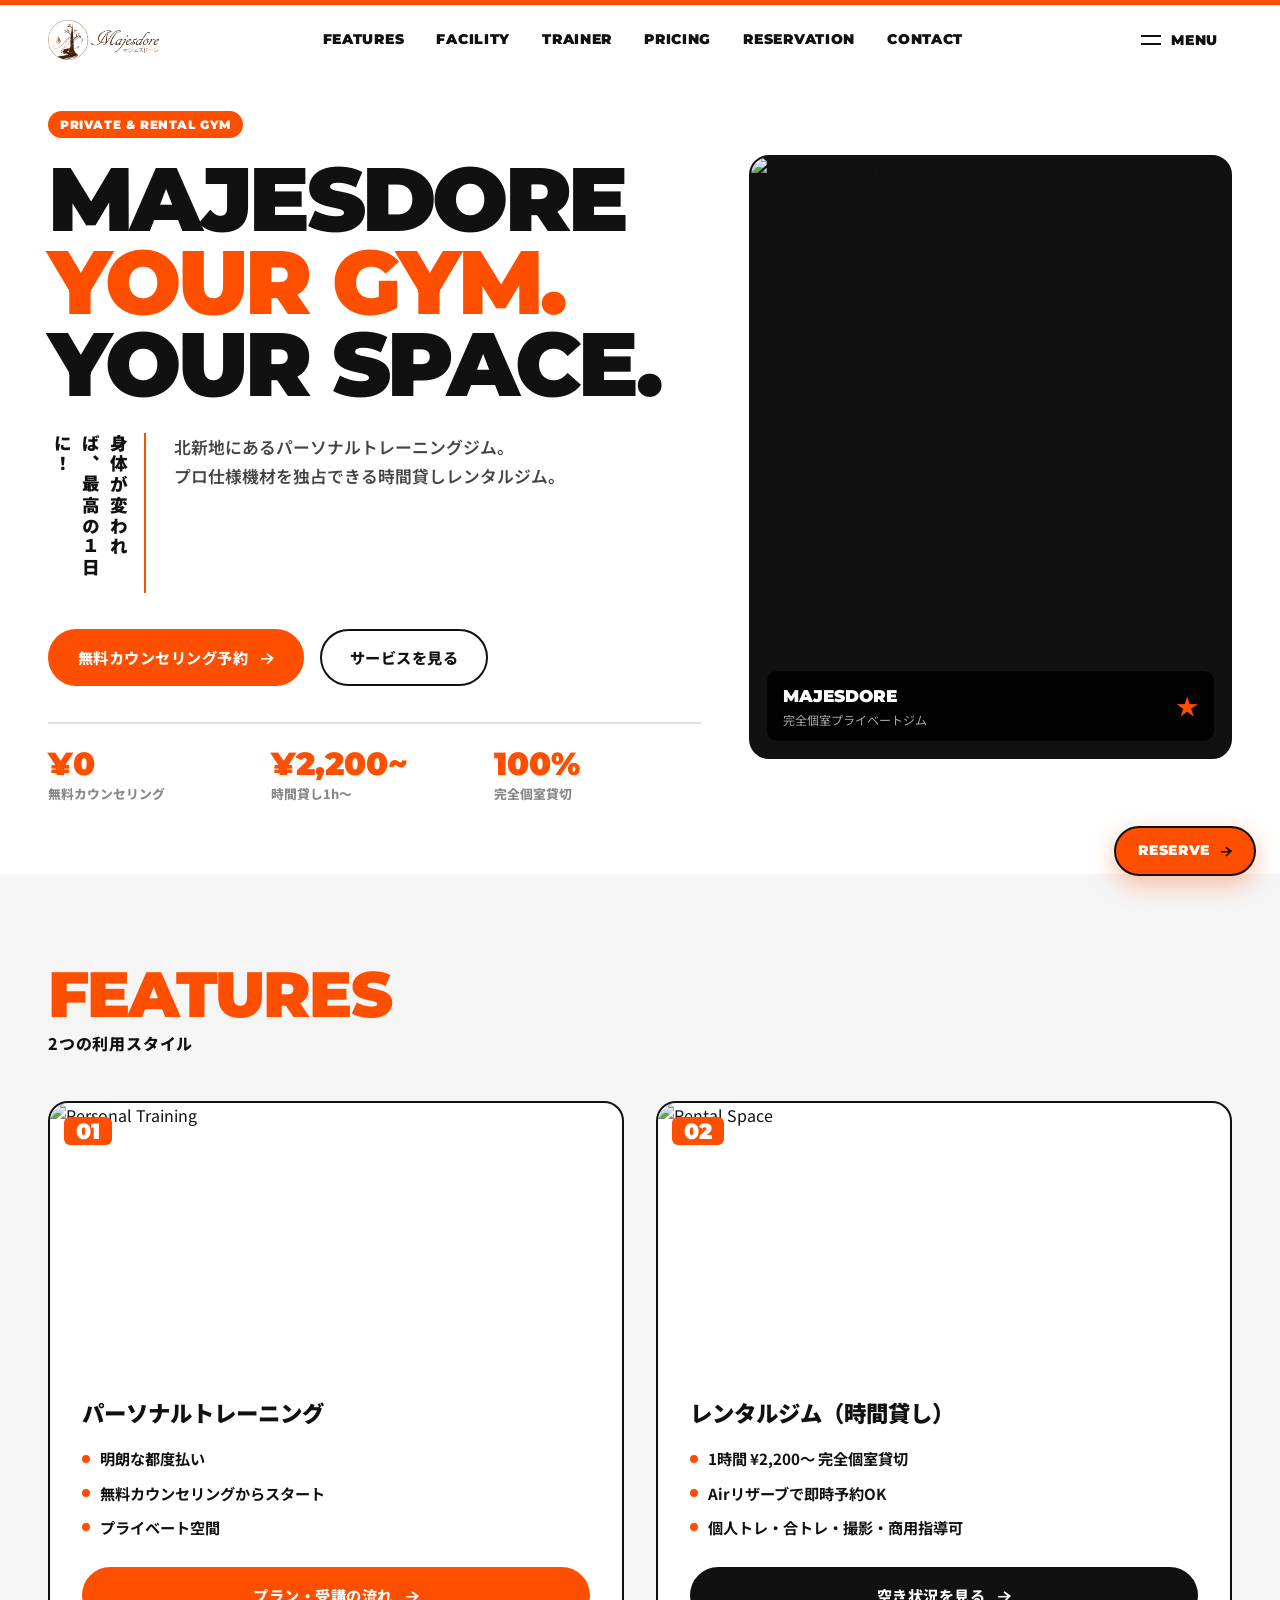
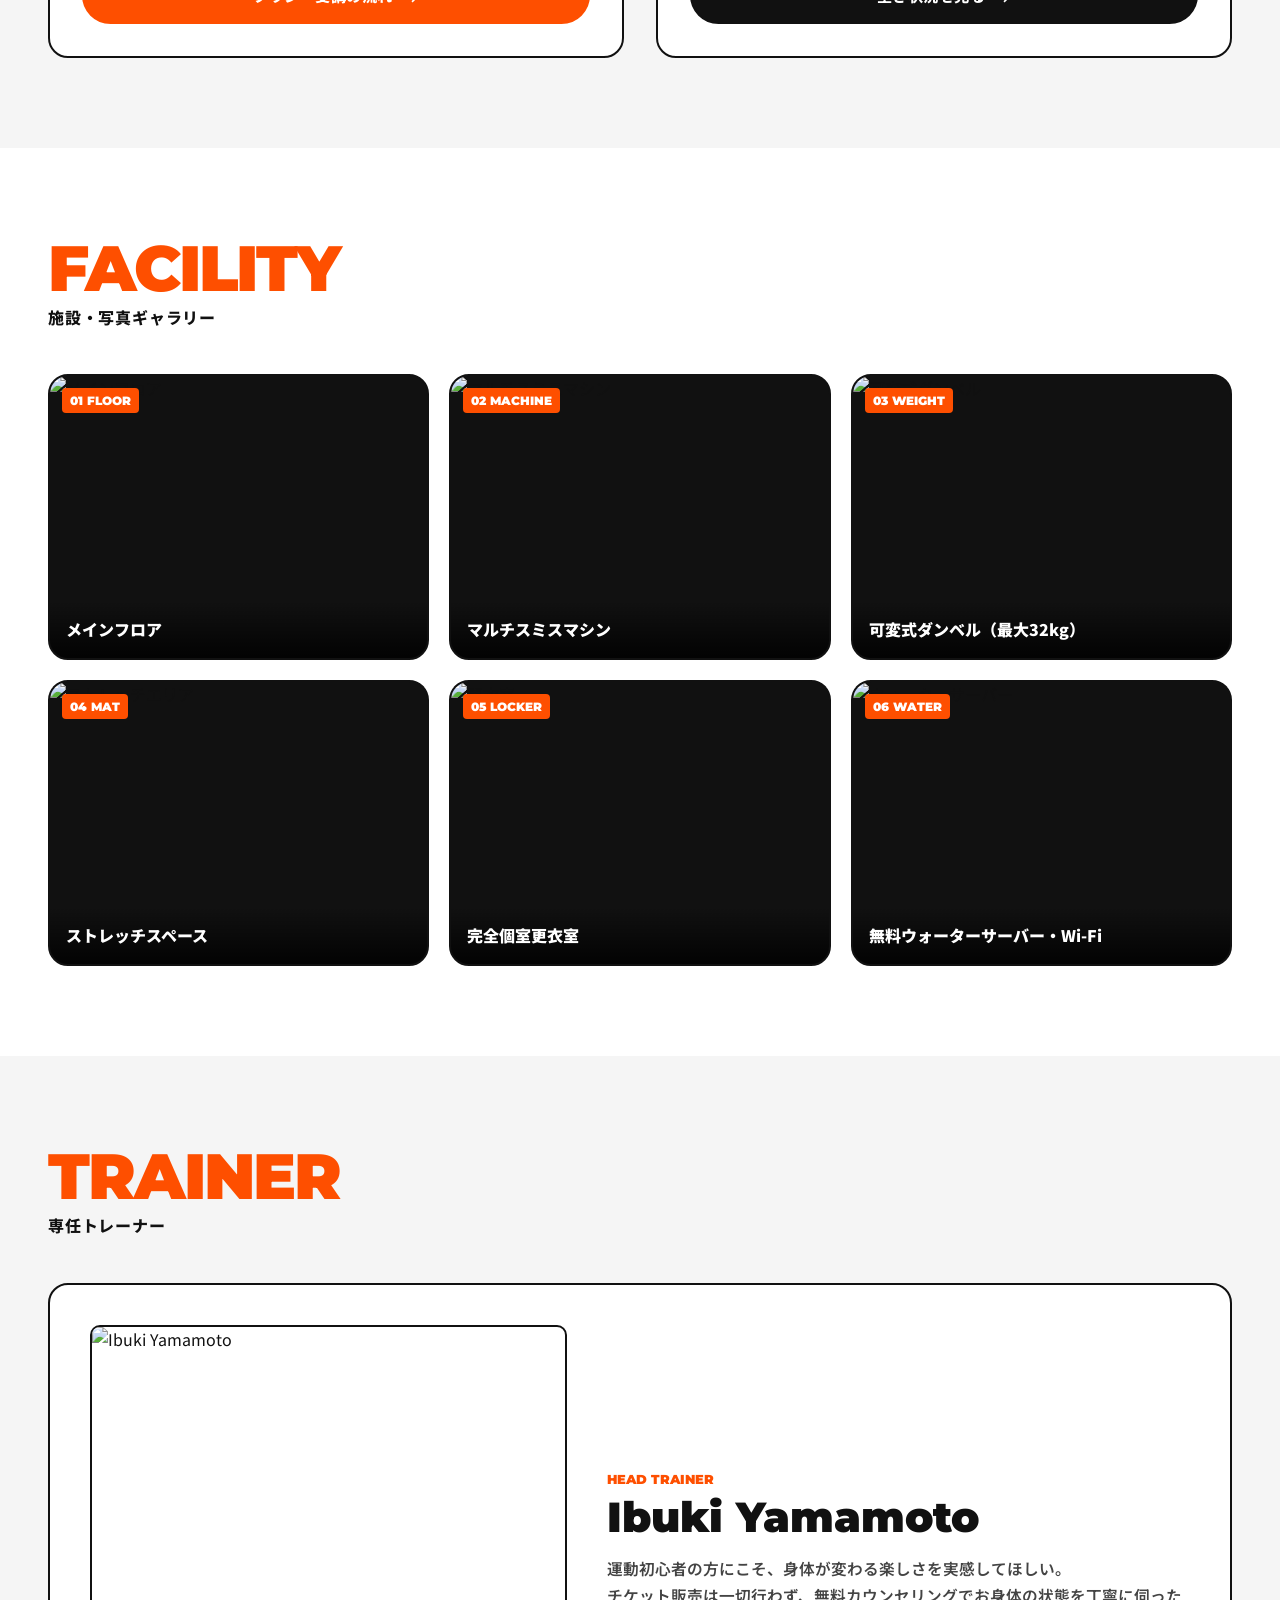
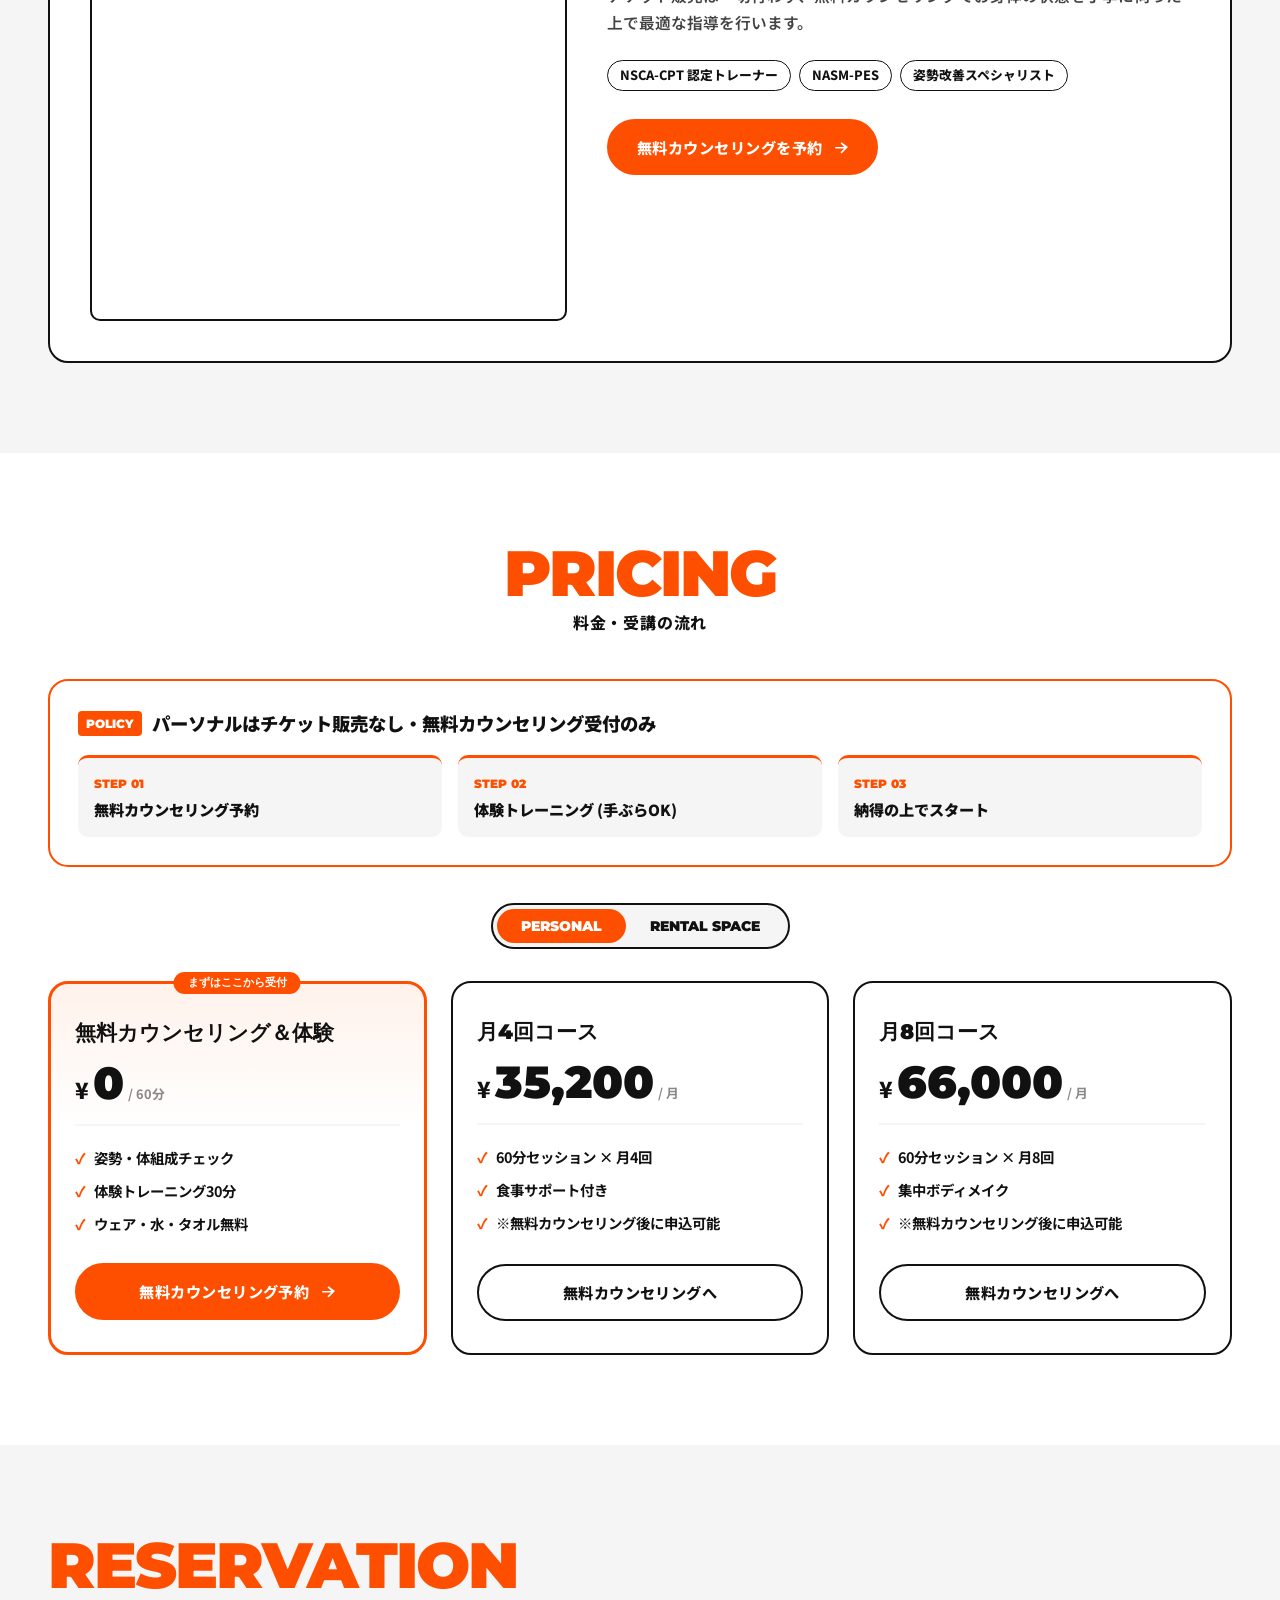
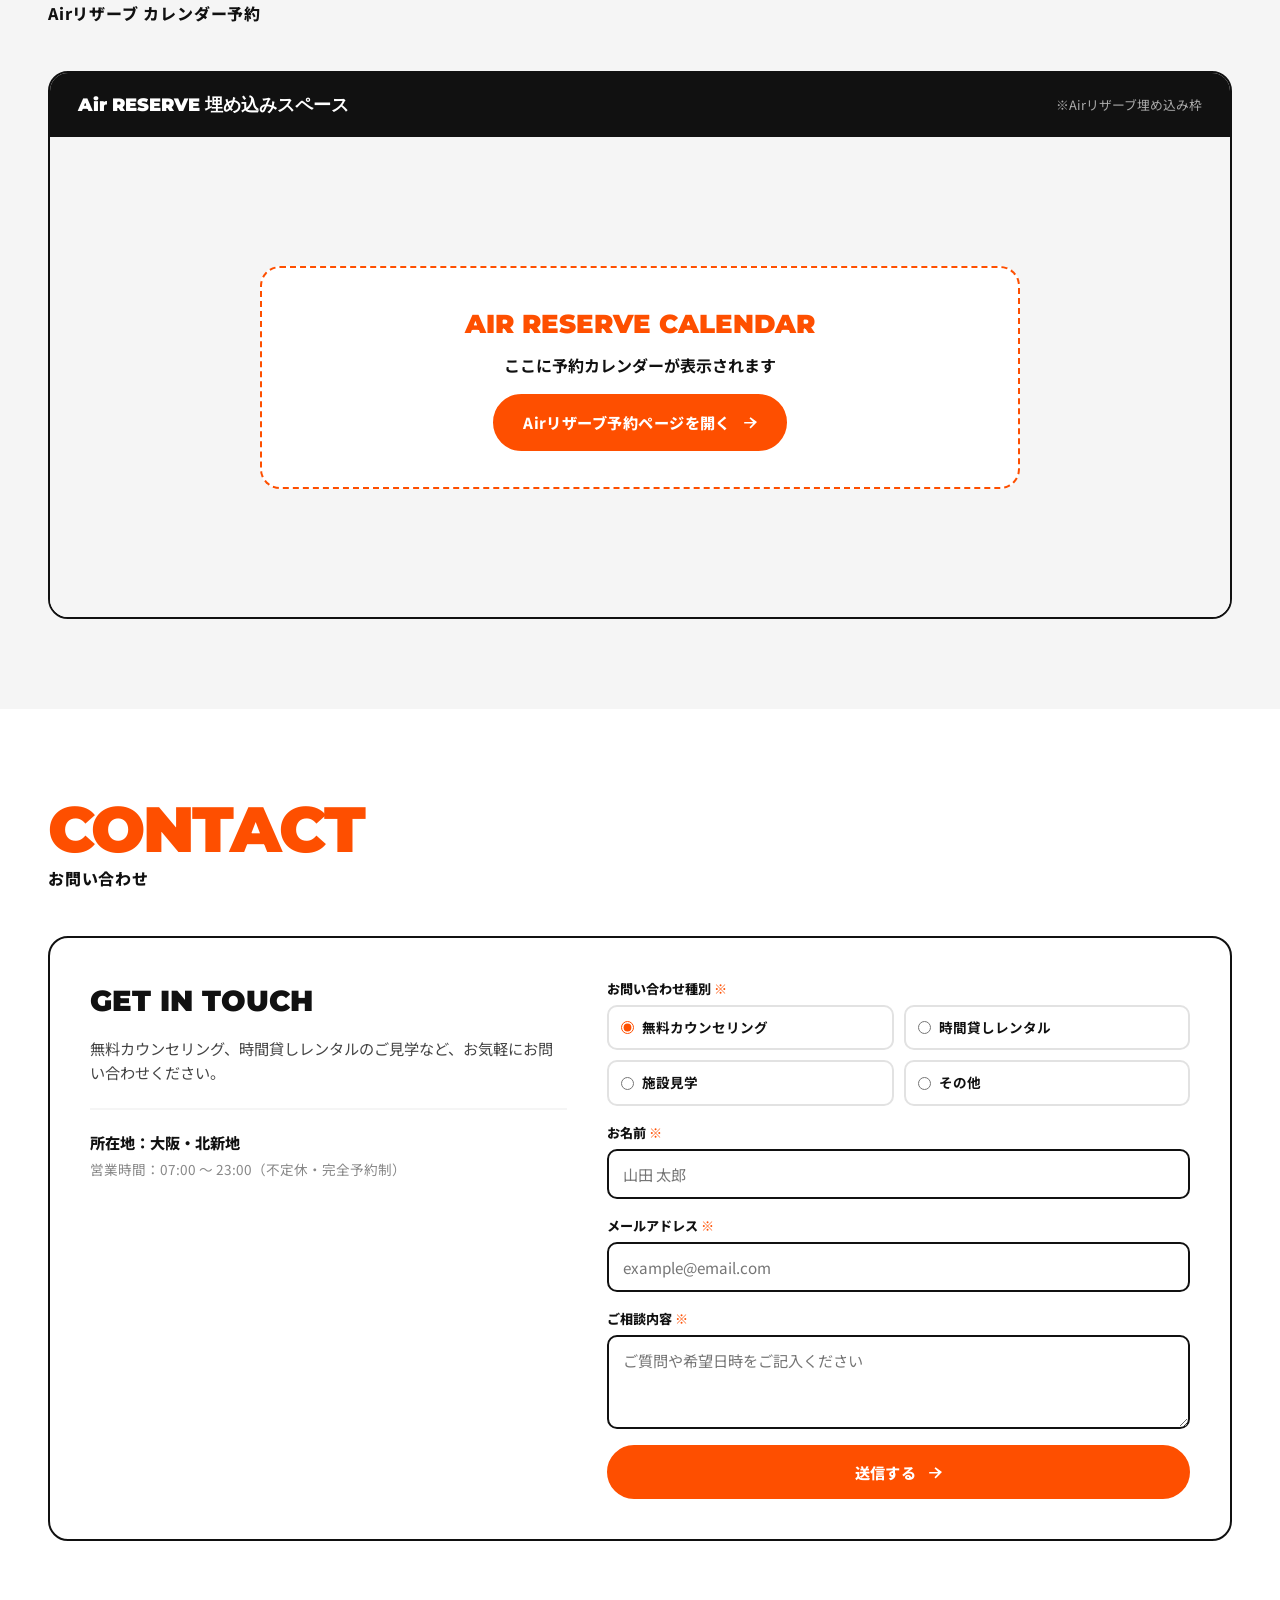
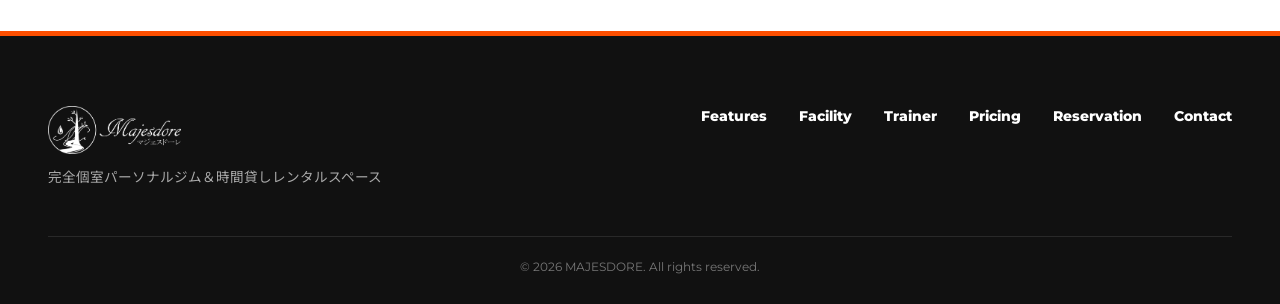
==== index.html @ 8cbcb1d5 "first commit" ====
<!DOCTYPE html>
<html lang="ja">
<head>
  <meta charset="UTF-8">
  <meta name="viewport" content="width=device-width, initial-scale=1.0">
  <title>MAJESDORE | マジェスドーレ</title>
  <link rel="icon" type="image/png" href="img/favicon.png">
  <link rel="apple-touch-icon" href="img/favicon.png">

  <!-- Google Fonts: Montserrat (900) & Noto Sans JP -->
  <link rel="preconnect" href="https://fonts.googleapis.com">
  <link rel="preconnect" href="https://fonts.gstatic.com" crossorigin>
  <link href="https://fonts.googleapis.com/css2?family=Montserrat:wght@800;900&family=Noto+Sans+JP:wght@600;700;900&display=swap" rel="stylesheet">
  <link rel="stylesheet" href="css/style.css">
</head>
<body>

  <!-- ballaholic Hub Signature: ページロード時のオレンジカーテンアンマスク演出 -->
  <div class="page-loader" id="pageLoader">
    <div class="loader-badge">MAJESDORE</div>
  </div>

  <!-- 最上部の5pxオレンジアクセントライン -->
  <div class="top-accent-line"></div>

  <!-- =================================================================
       Header
       ================================================================= -->
  <header class="hub-header">
    <div class="container header-container">
      <a href="#" class="header-brand" aria-label="MAJESDORE">
        <img src="img/logo.png" alt="マジェスドーレ Majesdore">
      </a>

      <nav class="header-links">
        <a href="#features" class="nav-item-link">Features</a>
        <a href="#facility" class="nav-item-link">Facility</a>
        <a href="#trainer" class="nav-item-link">Trainer</a>
        <a href="#pricing" class="nav-item-link">Pricing</a>
        <a href="#reservation" class="nav-item-link">Reservation</a>
        <a href="#contact" class="nav-item-link">Contact</a>
      </nav>

      <div>
        <!-- Menu Button -->
        <button class="btn-menu-toggle" id="btnMenuToggle" aria-label="メニュー">
          <div class="menu-bars-icon">
            <span></span>
            <span></span>
          </div>
          <span>Menu</span>
        </button>
      </div>
    </div>
  </header>

  <!-- =================================================================
       Dual-Layer Drawer Menu (ballaholic Hub style)
       ================================================================= -->
  <div class="menu-backdrop" id="menuBackdrop"></div>
  <div class="menu-layer-orange" id="menuLayerOrange"></div>
  <aside class="menu-panel" id="menuPanel" aria-label="メニューナビゲーション">
    <div class="panel-header">
      <img src="img/logo.png" alt="MAJESDORE" style="height: 36px; width: auto;">
      <button class="btn-menu-toggle" id="panelCloseBtn" aria-label="閉じる">
        <span style="font-size: 1.3rem; margin-right: 4px;">✕</span>
        <span>Close</span>
      </button>
    </div>

    <div class="panel-links">
      <a href="#features" class="panel-link-card">
        <span class="panel-link-en">01 Features</span>
        <span class="panel-link-ja">サービス</span>
      </a>
      <a href="#facility" class="panel-link-card">
        <span class="panel-link-en">02 Facility</span>
        <span class="panel-link-ja">施設・写真</span>
      </a>
      <a href="#trainer" class="panel-link-card">
        <span class="panel-link-en">03 Trainer</span>
        <span class="panel-link-ja">トレーナー</span>
      </a>
      <a href="#pricing" class="panel-link-card">
        <span class="panel-link-en">04 Pricing</span>
        <span class="panel-link-ja">料金システム</span>
      </a>
      <a href="#reservation" class="panel-link-card">
        <span class="panel-link-en">05 Reservation</span>
        <span class="panel-link-ja">Airリザーブ予約</span>
      </a>
      <a href="#contact" class="panel-link-card">
        <span class="panel-link-en">06 Contact</span>
        <span class="panel-link-ja">お問い合わせ</span>
      </a>
    </div>

    <div class="panel-footer-actions">
      <a href="#reservation" class="btn-pill btn-pill-orange menu-close-action" style="width: 100%;">
        <span>無料カウンセリングを予約</span>
        <svg viewBox="0 0 20 20"><path d="M12 4l-1.4 1.4L15.2 10H4v2h11.2l-4.6 4.6L12 18l8-8z"/></svg>
      </a>
    </div>
  </aside>

  <main>
    <!-- =================================================================
         Hero Section (ballaholic Hub MV Layout)
         ================================================================= -->
    <section class="hero-sec">
      <div class="container">
        <div class="hero-grid">
          <!-- 左側：特大タイトル ＆ ミニマルコピー -->
          <div>
            <span class="hero-badge-tag">PRIVATE &amp; RENTAL GYM</span>

            <h1 class="hero-giant-title">
              MAJESDORE<br>
              <span>YOUR GYM.</span><br>
              YOUR SPACE.
            </h1>

            <div class="hero-content-row">
              <div class="hero-vertical-slogan">
                身体が変われば、最高の１日に！
              </div>
              <div class="hero-minimal-desc">
                北新地にあるパーソナルトレーニングジム。<br>
                プロ仕様機材を独占できる時間貸しレンタルジム。
              </div>
            </div>

            <div class="hero-btn-group">
              <a href="#reservation" class="btn-pill btn-pill-orange">
                <span>無料カウンセリング予約</span>
                <svg viewBox="0 0 20 20"><path d="M12 4l-1.4 1.4L15.2 10H4v2h11.2l-4.6 4.6L12 18l8-8z"/></svg>
              </a>
              <a href="#features" class="btn-pill btn-pill-outline">
                <span>サービスを見る</span>
              </a>
            </div>

            <div class="hero-numbers-bar">
              <div class="hero-num-cell">
                <div class="num">¥0</div>
                <div class="label">無料カウンセリング</div>
              </div>
              <div class="hero-num-cell">
                <div class="num">¥2,200~</div>
                <div class="label">時間貸し1h〜</div>
              </div>
              <div class="hero-num-cell">
                <div class="num">100%</div>
                <div class="label">完全個室貸切</div>
              </div>
            </div>
          </div>

          <!-- 右側：角丸フレーム（ジム写真） -->
          <div>
            <div class="hero-visual-box">
              <img src="https://images.unsplash.com/photo-1540497077202-7c8a3999166f?auto=format&fit=crop&w=1000&q=80" alt="MAJESDORE GYM">
              <div class="hero-visual-badge">
                <div>
                  <h4>MAJESDORE</h4>
                  <p>完全個室プライベートジム</p>
                </div>
                <span style="color: var(--color-orange); font-size: 1.4rem;">★</span>
              </div>
            </div>
          </div>
        </div>
      </div>
    </section>

    <!-- =================================================================
         Section 01: Features
         ================================================================= -->
    <section class="sec-wrap sec-wrap-gray" id="features">
      <div class="container">
        <div class="sec-header">
          <h2 class="sec-title-en">Features</h2>
          <p class="sec-title-ja">2つの利用スタイル</p>
        </div>

        <div class="features-grid">
          <!-- 01 PERSONAL -->
          <article class="feature-card">
            <div class="feature-thumb">
              <img src="https://images.unsplash.com/photo-1571019614242-c5c5dee9f50b?auto=format&fit=crop&w=800&q=80" alt="Personal Training">
              <span class="feature-badge-no">01</span>
            </div>
            <div class="feature-body">
              <h3>パーソナルトレーニング</h3>
              <ul class="feature-points">
                <li><span class="dot"></span> 明朗な都度払い</li>
                <li><span class="dot"></span> 無料カウンセリングからスタート</li>
                <li><span class="dot"></span> プライベート空間</li>
              </ul>
              <a href="#pricing" class="btn-pill btn-pill-orange" style="margin-top: auto; width: 100%;">
                <span>プラン・受講の流れ</span>
                <svg viewBox="0 0 20 20"><path d="M12 4l-1.4 1.4L15.2 10H4v2h11.2l-4.6 4.6L12 18l8-8z"/></svg>
              </a>
            </div>
          </article>

          <!-- 02 RENTAL -->
          <article class="feature-card">
            <div class="feature-thumb">
              <img src="https://images.unsplash.com/photo-1534438327276-14e5300c3a48?auto=format&fit=crop&w=800&q=80" alt="Rental Space">
              <span class="feature-badge-no">02</span>
            </div>
            <div class="feature-body">
              <h3>レンタルジム（時間貸し）</h3>
              <ul class="feature-points">
                <li><span class="dot"></span> 1時間 ¥2,200〜 完全個室貸切</li>
                <li><span class="dot"></span> Airリザーブで即時予約OK</li>
                <li><span class="dot"></span> 個人トレ・合トレ・撮影・商用指導可</li>
              </ul>
              <a href="#reservation" class="btn-pill btn-pill-black" style="margin-top: auto; width: 100%;">
                <span>空き状況を見る</span>
                <svg viewBox="0 0 20 20"><path d="M12 4l-1.4 1.4L15.2 10H4v2h11.2l-4.6 4.6L12 18l8-8z"/></svg>
              </a>
            </div>
          </article>
        </div>
      </div>
    </section>

    <!-- =================================================================
         Section 02: Facility (Photo Slots 01~06)
         ================================================================= -->
    <section class="sec-wrap" id="facility">
      <div class="container">
        <div class="sec-header">
          <h2 class="sec-title-en">Facility</h2>
          <p class="sec-title-ja">施設・写真ギャラリー</p>
        </div>

        <div class="gallery-grid">
          <!-- スロット 01 -->
          <div class="gallery-card">
            <span class="gallery-slot-label">01 FLOOR</span>
            <img src="https://images.unsplash.com/photo-1540497077202-7c8a3999166f?auto=format&fit=crop&w=800&q=80" alt="メインフロア">
            <div class="gallery-caption"><h4>メインフロア</h4></div>
          </div>

          <!-- スロット 02 -->
          <div class="gallery-card">
            <span class="gallery-slot-label">02 MACHINE</span>
            <img src="https://images.unsplash.com/photo-1584735935682-2f2b69dff9d2?auto=format&fit=crop&w=800&q=80" alt="マルチスミスマシン">
            <div class="gallery-caption"><h4>マルチスミスマシン</h4></div>
          </div>

          <!-- スロット 03 -->
          <div class="gallery-card">
            <span class="gallery-slot-label">03 WEIGHT</span>
            <img src="https://images.unsplash.com/photo-1583454110551-21f2fa2afe61?auto=format&fit=crop&w=800&q=80" alt="可変式ダンベル">
            <div class="gallery-caption"><h4>可変式ダンベル（最大32kg）</h4></div>
          </div>

          <!-- スロット 04 -->
          <div class="gallery-card">
            <span class="gallery-slot-label">04 MAT</span>
            <img src="https://images.unsplash.com/photo-1518611012118-696072aa579a?auto=format&fit=crop&w=800&q=80" alt="ストレッチエリア">
            <div class="gallery-caption"><h4>ストレッチスペース</h4></div>
          </div>

          <!-- スロット 05 -->
          <div class="gallery-card">
            <span class="gallery-slot-label">05 LOCKER</span>
            <img src="https://images.unsplash.com/photo-1584622650111-993a426fbf0a?auto=format&fit=crop&w=800&q=80" alt="更衣室">
            <div class="gallery-caption"><h4>完全個室更衣室</h4></div>
          </div>

          <!-- スロット 06 -->
          <div class="gallery-card">
            <span class="gallery-slot-label">06 WATER</span>
            <img src="https://images.unsplash.com/photo-1574680096145-d05b474e2155?auto=format&fit=crop&w=800&q=80" alt="ウォーターサーバー">
            <div class="gallery-caption"><h4>無料ウォーターサーバー・Wi-Fi</h4></div>
          </div>
        </div>
      </div>
    </section>

    <!-- =================================================================
         Section 03: Trainer
         ================================================================= -->
    <section class="sec-wrap sec-wrap-gray" id="trainer">
      <div class="container">
        <div class="sec-header">
          <h2 class="sec-title-en">Trainer</h2>
          <p class="sec-title-ja">専任トレーナー</p>
        </div>

        <div class="trainer-card">
          <div class="trainer-photo">
            <img src="https://images.unsplash.com/photo-1567013127542-490d757e51fc?auto=format&fit=crop&w=800&q=80" alt="Ibuki Yamamoto">
          </div>
          <div>
            <span class="trainer-role-tag">HEAD TRAINER</span>
            <h3 class="trainer-name">Ibuki Yamamoto</h3>
            <p class="trainer-quote">
              運動初心者の方にこそ、身体が変わる楽しさを実感してほしい。<br>
              チケット販売は一切行わず、無料カウンセリングでお身体の状態を丁寧に伺った上で最適な指導を行います。
            </p>
            <div class="trainer-badges">
              <span class="trainer-badge">NSCA-CPT 認定トレーナー</span>
              <span class="trainer-badge">NASM-PES</span>
              <span class="trainer-badge">姿勢改善スペシャリスト</span>
            </div>
            <a href="#reservation" class="btn-pill btn-pill-orange">
              <span>無料カウンセリングを予約</span>
              <svg viewBox="0 0 20 20"><path d="M12 4l-1.4 1.4L15.2 10H4v2h11.2l-4.6 4.6L12 18l8-8z"/></svg>
            </a>
          </div>
        </div>
      </div>
    </section>

    <!-- =================================================================
         Section 04: Pricing
         ================================================================= -->
    <section class="sec-wrap" id="pricing">
      <div class="container">
        <div class="sec-header center">
          <h2 class="sec-title-en">Pricing</h2>
          <p class="sec-title-ja">料金・受講の流れ</p>
        </div>

        <!-- ポリシー案内 ＆ 3ステップ -->
        <div class="policy-box">
          <div class="policy-head-row">
            <span class="policy-tag">POLICY</span>
            <h4 class="policy-title">パーソナルはチケット販売なし・無料カウンセリング受付のみ</h4>
          </div>
          <div class="steps-row">
            <div class="step-card">
              <span>STEP 01</span>
              <h5>無料カウンセリング予約</h5>
            </div>
            <div class="step-card">
              <span>STEP 02</span>
              <h5>体験トレーニング (手ぶらOK)</h5>
            </div>
            <div class="step-card">
              <span>STEP 03</span>
              <h5>納得の上でスタート</h5>
            </div>
          </div>
        </div>

        <!-- タブ切替 -->
        <div class="tab-switch-wrapper">
          <div class="tab-switch-pill">
            <button class="tab-btn active" data-tab="personal">Personal</button>
            <button class="tab-btn" data-tab="rental">Rental Space</button>
          </div>
        </div>

        <!-- パーソナル -->
        <div class="pricing-panel active" id="pricing-personal">
          <div class="price-card featured">
            <div class="ribbon">まずはここから受付</div>
            <h4 class="price-plan-title">無料カウンセリング＆体験</h4>
            <div class="price-digits-row">
              <span class="yen">¥</span>
              <span class="digits">0</span>
              <span class="unit">/ 60分</span>
            </div>
            <ul class="price-features">
              <li>姿勢・体組成チェック</li>
              <li>体験トレーニング30分</li>
              <li>ウェア・水・タオル無料</li>
            </ul>
            <a href="#reservation" class="btn-pill btn-pill-orange" style="margin-top: auto;">
              <span>無料カウンセリング予約</span>
              <svg viewBox="0 0 20 20"><path d="M12 4l-1.4 1.4L15.2 10H4v2h11.2l-4.6 4.6L12 18l8-8z"/></svg>
            </a>
          </div>

          <div class="price-card">
            <h4 class="price-plan-title">月4回コース</h4>
            <div class="price-digits-row">
              <span class="yen">¥</span>
              <span class="digits">35,200</span>
              <span class="unit">/ 月</span>
            </div>
            <ul class="price-features">
              <li>60分セッション × 月4回</li>
              <li>食事サポート付き</li>
              <li>※無料カウンセリング後に申込可能</li>
            </ul>
            <a href="#reservation" class="btn-pill btn-pill-outline" style="margin-top: auto;">
              <span>無料カウンセリングへ</span>
            </a>
          </div>

          <div class="price-card">
            <h4 class="price-plan-title">月8回コース</h4>
            <div class="price-digits-row">
              <span class="yen">¥</span>
              <span class="digits">66,000</span>
              <span class="unit">/ 月</span>
            </div>
            <ul class="price-features">
              <li>60分セッション × 月8回</li>
              <li>集中ボディメイク</li>
              <li>※無料カウンセリング後に申込可能</li>
            </ul>
            <a href="#reservation" class="btn-pill btn-pill-outline" style="margin-top: auto;">
              <span>無料カウンセリングへ</span>
            </a>
          </div>
        </div>

        <!-- レンタル -->
        <div class="pricing-panel" id="pricing-rental">
          <div class="price-card">
            <h4 class="price-plan-title">平日デイタイム</h4>
            <div class="price-digits-row">
              <span class="yen">¥</span>
              <span class="digits">2,200</span>
              <span class="unit">/ 1時間</span>
            </div>
            <ul class="price-features">
              <li>平日 10:00〜17:00</li>
              <li>同伴者最大2名追加無料</li>
            </ul>
            <a href="#reservation" class="btn-pill btn-pill-black" style="margin-top: auto;">
              <span>Airリザーブで予約</span>
            </a>
          </div>

          <div class="price-card featured">
            <div class="ribbon">スタンダード</div>
            <h4 class="price-plan-title">夜間・土日祝</h4>
            <div class="price-digits-row">
              <span class="yen">¥</span>
              <span class="digits">2,750</span>
              <span class="unit">/ 1時間</span>
            </div>
            <ul class="price-features">
              <li>夜間（17時以降）＆土日祝</li>
              <li>個人トレ・合トレ・撮影OK</li>
            </ul>
            <a href="#reservation" class="btn-pill btn-pill-orange" style="margin-top: auto;">
              <span>Airリザーブで予約</span>
            </a>
          </div>

          <div class="price-card">
            <h4 class="price-plan-title">定期商用利用</h4>
            <div class="price-digits-row">
              <span class="digits" style="font-size: 2.2rem;">ご相談</span>
            </div>
            <ul class="price-features">
              <li>フリーランス指導・商用</li>
              <li>定期枠の優先確保</li>
            </ul>
            <a href="#contact" class="btn-pill btn-pill-outline" style="margin-top: auto;">
              <span>問い合わせる</span>
            </a>
          </div>
        </div>
      </div>
    </section>

    <!-- =================================================================
         Section 05: Reservation (AirReserve)
         ================================================================= -->
    <section class="sec-wrap sec-wrap-gray" id="reservation">
      <div class="container">
        <div class="sec-header">
          <h2 class="sec-title-en">Reservation</h2>
          <p class="sec-title-ja">Airリザーブ カレンダー予約</p>
        </div>

        <div class="reservation-box">
          <div class="reservation-top-bar">
            <h4>Air RESERVE 埋め込みスペース</h4>
            <span style="font-size: 0.8rem; color: #aaa;">※Airリザーブ埋め込み枠</span>
          </div>

          <!-- 
            ======================================================================
            【Airリザーブ 埋め込みエリア】
            Airリザーブのiframe/scriptタグをここにそのまま貼り付けてください
            ======================================================================
          -->
          <div class="reservation-embed-view" id="airReserveContainer">
            <div class="simulated-calendar">
              <div style="font-family: var(--font-en); font-size: 1.6rem; font-weight: 900; color: var(--color-orange); margin-bottom: 8px;">
                AIR RESERVE CALENDAR
              </div>
              <p style="font-weight: 700; margin-bottom: 16px;">ここに予約カレンダーが表示されます</p>
              <a href="https://airrsv.net/" target="_blank" rel="noopener noreferrer" class="btn-pill btn-pill-orange">
                <span>Airリザーブ予約ページを開く</span>
                <svg viewBox="0 0 20 20"><path d="M12 4l-1.4 1.4L15.2 10H4v2h11.2l-4.6 4.6L12 18l8-8z"/></svg>
              </a>
            </div>
          </div>
        </div>
      </div>
    </section>

    <!-- =================================================================
         Section 06: Contact
         ================================================================= -->
    <section class="sec-wrap" id="contact">
      <div class="container">
        <div class="sec-header">
          <h2 class="sec-title-en">Contact</h2>
          <p class="sec-title-ja">お問い合わせ</p>
        </div>

        <div class="contact-split">
          <!-- 左側 -->
          <div class="contact-left">
            <h3>GET IN TOUCH</h3>
            <p style="font-size: 0.95rem; color: var(--color-gray-dark); margin-bottom: 24px;">
              無料カウンセリング、時間貸しレンタルのご見学など、お気軽にお問い合わせください。
            </p>
            <div style="border-top: 2px solid var(--color-gray-bg); padding-top: 20px;">
              <p style="font-weight: 800; font-size: 0.95rem; margin-bottom: 4px;">所在地：大阪・北新地</p>
              <p style="font-size: 0.85rem; color: var(--color-gray-muted);">営業時間：07:00 〜 23:00（不定休・完全予約制）</p>
            </div>
          </div>

          <!-- 右側：フォーム -->
          <form id="contactForm" novalidate>
            <div class="field-group">
              <label class="field-label">お問い合わせ種別 <span class="req">※</span></label>
              <div class="field-radios">
                <label class="field-radio-opt">
                  <input type="radio" name="inquiry_type" value="counseling" checked>
                  <span>無料カウンセリング</span>
                </label>
                <label class="field-radio-opt">
                  <input type="radio" name="inquiry_type" value="rental">
                  <span>時間貸しレンタル</span>
                </label>
                <label class="field-radio-opt">
                  <input type="radio" name="inquiry_type" value="preview">
                  <span>施設見学</span>
                </label>
                <label class="field-radio-opt">
                  <input type="radio" name="inquiry_type" value="other">
                  <span>その他</span>
                </label>
              </div>
            </div>

            <div class="field-group">
              <label for="userName" class="field-label">お名前 <span class="req">※</span></label>
              <input type="text" id="userName" class="field-input" placeholder="山田 太郎" required>
            </div>

            <div class="field-group">
              <label for="userEmail" class="field-label">メールアドレス <span class="req">※</span></label>
              <input type="email" id="userEmail" class="field-input" placeholder="example@email.com" required>
            </div>

            <div class="field-group">
              <label for="userMessage" class="field-label">ご相談内容 <span class="req">※</span></label>
              <textarea id="userMessage" class="field-textarea" rows="3" placeholder="ご質問や希望日時をご記入ください" required></textarea>
            </div>

            <button type="submit" class="btn-pill btn-pill-orange" style="width: 100%;">
              <span>送信する</span>
              <svg viewBox="0 0 20 20"><path d="M12 4l-1.4 1.4L15.2 10H4v2h11.2l-4.6 4.6L12 18l8-8z"/></svg>
            </button>
          </form>
        </div>
      </div>
    </section>
  </main>

  <!-- 右下固定のクイック予約ボタン -->
  <a href="#reservation" class="floating-reserve-pill" aria-label="予約へ">
    <span>RESERVE</span>
    <svg viewBox="0 0 20 20" style="width: 14px; height: 14px;"><path d="M12 4l-1.4 1.4L15.2 10H4v2h11.2l-4.6 4.6L12 18l8-8z"/></svg>
  </a>

  <!-- =================================================================
       Footer
       ================================================================= -->
  <footer class="hub-footer">
    <div class="container">
      <div class="footer-inner">
        <div>
          <img src="img/logo.png" alt="MAJESDORE" style="height: 48px; width: auto; filter: brightness(0) invert(1); margin-bottom: 12px;">
          <p style="font-size: 0.85rem; color: #aaa;">完全個室パーソナルジム＆時間貸しレンタルスペース</p>
        </div>
        <div class="footer-nav-links">
          <a href="#features">Features</a>
          <a href="#facility">Facility</a>
          <a href="#trainer">Trainer</a>
          <a href="#pricing">Pricing</a>
          <a href="#reservation">Reservation</a>
          <a href="#contact">Contact</a>
        </div>
      </div>
      <div class="footer-copy">
        &copy; 2026 MAJESDORE. All rights reserved.
      </div>
    </div>
  </footer>

  <!-- 送信完了モーダル -->
  <div class="modal-overlay" id="successModal">
    <div class="modal-card">
      <div style="font-family: var(--font-en); font-size: 2rem; font-weight: 900; color: var(--color-orange); margin-bottom: 8px;">
        THANK YOU!
      </div>
      <p style="font-weight: 700; margin-bottom: 24px;">送信が完了しました。24時間以内にご連絡いたします。</p>
      <button class="btn-pill btn-pill-black" id="modalCloseBtn" style="width: 100%;">閉じる</button>
    </div>
  </div>

  <!-- 写真プレビューモーダル -->
  <div class="modal-overlay" id="galleryModal">
    <div class="modal-card" style="max-width: 700px; padding: 20px;">
      <img id="previewImg" src="" alt="Preview" style="border-radius: 10px; margin-bottom: 12px; max-height: 65vh; object-fit: contain; margin-left: auto; margin-right: auto;">
      <h4 id="previewCaption" style="font-weight: 900; margin-bottom: 16px;"></h4>
      <button class="btn-pill btn-pill-black" id="galleryModalClose" style="width: 100%;">閉じる</button>
    </div>
  </div>

  <!-- 外部JavaScript -->
  <script src="js/main.js"></script>
</body>
</html>
---- css/style.css ----
/* ==========================================================================
   ballaholic Hub Style - MAJESDORE
   Ultra-clean, Minimalist, Bold Editorial Fitness Space
   https://hub.ballaholic.jp/
   ========================================================================== */

:root {
  --color-orange: #fe4f00;
  --color-orange-hover: #e04500;
  --color-orange-light: #fff2eb;
  --color-black: #111111;
  --color-black-pure: #000000;
  --color-white: #ffffff;
  --color-gray-bg: #f5f5f5;
  --color-gray-border: #e2e2e2;
  --color-gray-dark: #444444;
  --color-gray-muted: #888888;

  --font-en: 'Montserrat', -apple-system, sans-serif;
  --font-ja: 'Noto Sans JP', sans-serif;

  --radius-card: 20px;
  --radius-sm: 10px;
  --radius-full: 9999px;

  --ease-out-expo: cubic-bezier(0.16, 1, 0.3, 1);
  --ease-bounce: cubic-bezier(0.34, 1.56, 0.64, 1);
}

/* Reset */
*, *::before, *::after {
  box-sizing: border-box;
  margin: 0;
  padding: 0;
}

html {
  scroll-behavior: smooth;
  font-size: 16px;
  background-color: var(--color-white);
  color: var(--color-black);
}

body {
  font-family: var(--font-ja);
  background-color: var(--color-white);
  color: var(--color-black);
  line-height: 1.6;
  -webkit-font-smoothing: antialiased;
  overflow-x: hidden;
}

img {
  max-width: 100%;
  height: auto;
  display: block;
}

a {
  color: inherit;
  text-decoration: none;
}

button {
  font-family: inherit;
  cursor: pointer;
  border: none;
  background: none;
}

.container {
  width: 100%;
  max-width: 1320px;
  margin: 0 auto;
  padding: 0 clamp(16px, 4vw, 48px);
}

/* ==========================================================================
   Page Transition Overlay (ballaholic Hub signature opening)
   ========================================================================== */
.page-loader {
  position: fixed;
  inset: 0;
  background-color: var(--color-orange);
  z-index: 10000;
  pointer-events: none;
  transform: translateY(0%);
  transition: transform 0.65s var(--ease-out-expo);
  display: flex;
  align-items: center;
  justify-content: center;
}

.page-loader.loaded {
  transform: translateY(-100%);
}

.loader-badge {
  color: #fff;
  font-family: var(--font-en);
  font-size: 2.2rem;
  font-weight: 900;
  letter-spacing: -0.02em;
  animation: pulse 1s infinite alternate ease-in-out;
}

@keyframes pulse {
  from { opacity: 0.7; transform: scale(0.96); }
  to { opacity: 1; transform: scale(1.02); }
}

/* Top 5px Orange Line */
.top-accent-line {
  position: fixed;
  top: 0;
  left: 0;
  width: 100%;
  height: 5px;
  background-color: var(--color-orange);
  z-index: 9998;
}

/* ==========================================================================
   Header (Minimal & Sticky)
   ========================================================================== */
.hub-header {
  position: fixed;
  top: 5px;
  left: 0;
  width: 100%;
  height: 70px;
  background-color: rgba(255, 255, 255, 0.95);
  backdrop-filter: blur(8px);
  -webkit-backdrop-filter: blur(8px);
  z-index: 9000;
  transition: box-shadow 0.3s ease;
}

.hub-header.scrolled {
  box-shadow: 0 4px 20px rgba(0, 0, 0, 0.06);
}

.header-container {
  display: flex;
  align-items: center;
  justify-content: space-between;
  height: 100%;
}

.header-brand img {
  height: 40px;
  width: auto;
  object-fit: contain;
}

.header-links {
  display: flex;
  align-items: center;
  gap: 32px;
}

.nav-item-link {
  font-family: var(--font-en);
  font-size: 0.9rem;
  font-weight: 900;
  text-transform: uppercase;
  color: var(--color-black);
  position: relative;
  letter-spacing: 0.05em;
  padding: 4px 0;
  transition: color 0.2s ease;
}

.nav-item-link:hover {
  color: var(--color-orange);
}

/* ballaholic Menu Button */
.btn-menu-toggle {
  display: flex;
  align-items: center;
  gap: 10px;
  font-family: var(--font-en);
  font-size: 0.9rem;
  font-weight: 900;
  text-transform: uppercase;
  letter-spacing: 0.05em;
  color: var(--color-black);
  padding: 8px 14px;
  border-radius: var(--radius-full);
  transition: color 0.2s ease;
}

.btn-menu-toggle:hover {
  color: var(--color-orange);
}

.menu-bars-icon {
  width: 20px;
  height: 10px;
  position: relative;
  display: flex;
  flex-direction: column;
  justify-content: space-between;
}

.menu-bars-icon span {
  display: block;
  width: 100%;
  height: 2px;
  background-color: currentColor;
  transition: transform 0.3s ease;
}

/* ==========================================================================
   Dual-Slide Menu Drawer (Orange Layer + White Content Panel)
   ========================================================================== */
.menu-backdrop {
  position: fixed;
  inset: 0;
  background-color: rgba(0, 0, 0, 0.5);
  backdrop-filter: blur(4px);
  z-index: 9500;
  opacity: 0;
  pointer-events: none;
  transition: opacity 0.35s ease;
}

.menu-backdrop.open {
  opacity: 1;
  pointer-events: auto;
}

/* Orange Under-Layer */
.menu-layer-orange {
  position: fixed;
  top: 0;
  right: -100%;
  width: 100%;
  max-width: 620px;
  height: 100%;
  background-color: var(--color-orange);
  z-index: 9550;
  transition: right 0.4s cubic-bezier(0.16, 1, 0.3, 1);
}

.menu-layer-orange.open {
  right: 0;
}

/* White Content Panel (slides in right behind) */
.menu-panel {
  position: fixed;
  top: 0;
  right: -100%;
  width: 100%;
  max-width: 600px;
  height: 100%;
  background-color: var(--color-white);
  z-index: 9600;
  padding: 48px 36px;
  display: flex;
  flex-direction: column;
  overflow-y: auto;
  box-shadow: -10px 0 40px rgba(0, 0, 0, 0.12);
  transition: right 0.45s cubic-bezier(0.16, 1, 0.3, 1) 0.05s;
}

.menu-panel.open {
  right: 0;
}

.panel-header {
  display: flex;
  align-items: center;
  justify-content: space-between;
  margin-bottom: 40px;
  padding-bottom: 20px;
  border-bottom: 2px solid var(--color-gray-bg);
}

.panel-links {
  display: grid;
  grid-template-columns: 1fr 1fr;
  gap: 24px;
  margin-bottom: 40px;
}

.panel-link-card {
  display: flex;
  flex-direction: column;
  gap: 2px;
  transition: transform 0.2s ease;
}

.panel-link-card:hover {
  transform: translateX(6px);
}

.panel-link-en {
  font-family: var(--font-en);
  font-size: 1.5rem;
  font-weight: 900;
  color: var(--color-orange);
  text-transform: uppercase;
  letter-spacing: -0.01em;
}

.panel-link-ja {
  font-size: 0.85rem;
  font-weight: 700;
  color: var(--color-black);
}

.panel-footer-actions {
  margin-top: auto;
  padding-top: 32px;
  border-top: 2px solid var(--color-gray-bg);
  display: flex;
  flex-direction: column;
  gap: 12px;
}

/* ==========================================================================
   Rolling Text & Pill Buttons (ballaholic Signature)
   ========================================================================== */
.btn-pill {
  display: inline-flex;
  align-items: center;
  justify-content: center;
  gap: 10px;
  padding: 14px 28px;
  border-radius: var(--radius-full);
  font-weight: 800;
  font-size: 0.95rem;
  letter-spacing: 0.03em;
  cursor: pointer;
  position: relative;
  overflow: hidden;
  transition: transform 0.2s ease, background-color 0.2s ease, color 0.2s ease;
}

.btn-pill:hover {
  transform: translateY(-2px);
}

.btn-pill-orange {
  background-color: var(--color-orange);
  color: var(--color-white);
  border: 2px solid var(--color-orange);
}

.btn-pill-orange:hover {
  background-color: var(--color-orange-hover);
  border-color: var(--color-orange-hover);
  box-shadow: 0 8px 24px rgba(254, 79, 0, 0.3);
}

.btn-pill-black {
  background-color: var(--color-black);
  color: var(--color-white);
  border: 2px solid var(--color-black);
}

.btn-pill-black:hover {
  background-color: var(--color-orange);
  border-color: var(--color-orange);
}

.btn-pill-outline {
  background-color: transparent;
  color: var(--color-black);
  border: 2px solid var(--color-black);
}

.btn-pill-outline:hover {
  border-color: var(--color-orange);
  color: var(--color-orange);
  background-color: var(--color-orange-light);
}

.btn-pill svg {
  width: 16px;
  height: 16px;
  fill: currentColor;
  transition: transform 0.25s var(--ease-bounce);
}

.btn-pill:hover svg {
  transform: translateX(4px);
}

/* ==========================================================================
   Hero Section (Main Visual)
   ========================================================================== */
.hero-sec {
  padding-top: 110px;
  padding-bottom: 70px;
  min-height: 90vh;
  display: flex;
  align-items: center;
  position: relative;
}

.hero-grid {
  display: grid;
  grid-template-columns: 1.15fr 0.85fr;
  gap: 48px;
  align-items: center;
  width: 100%;
}

.hero-badge-tag {
  display: inline-block;
  background-color: var(--color-orange);
  color: #fff;
  font-family: var(--font-en);
  font-size: 0.75rem;
  font-weight: 900;
  padding: 4px 12px;
  border-radius: var(--radius-full);
  letter-spacing: 0.05em;
  margin-bottom: 20px;
}

.hero-giant-title {
  font-family: var(--font-en);
  font-size: clamp(3rem, 7vw, 5.8rem);
  font-weight: 900;
  line-height: 0.92;
  text-transform: uppercase;
  color: var(--color-black);
  letter-spacing: -0.04em;
  margin-bottom: 28px;
}

.hero-giant-title span {
  color: var(--color-orange);
}

.hero-content-row {
  display: flex;
  gap: 28px;
  align-items: flex-start;
  margin-bottom: 36px;
}

.hero-vertical-slogan {
  writing-mode: vertical-rl;
  font-weight: 900;
  font-size: 1.1rem;
  letter-spacing: 0.15em;
  border-right: 2px solid var(--color-orange);
  padding-right: 12px;
  height: 160px;
  display: flex;
  justify-content: center;
  color: var(--color-black);
}

.hero-minimal-desc {
  font-size: 1.05rem;
  font-weight: 600;
  color: var(--color-gray-dark);
  line-height: 1.7;
}

.hero-minimal-desc strong {
  color: var(--color-orange);
  font-weight: 900;
}

.hero-btn-group {
  display: flex;
  flex-wrap: wrap;
  gap: 16px;
  margin-bottom: 36px;
}

.hero-numbers-bar {
  display: grid;
  grid-template-columns: repeat(3, 1fr);
  gap: 16px;
  padding-top: 24px;
  border-top: 2px solid var(--color-gray-border);
}

.hero-num-cell .num {
  font-family: var(--font-en);
  font-size: 2rem;
  font-weight: 900;
  color: var(--color-orange);
  line-height: 1;
}

.hero-num-cell .label {
  font-size: 0.8rem;
  font-weight: 800;
  color: var(--color-gray-muted);
  margin-top: 4px;
}

/* Hero Right: 20px Rounded Frame with Mask Uncover */
.hero-visual-box {
  position: relative;
  border-radius: var(--radius-card);
  overflow: hidden;
  border: 2px solid var(--color-black);
  aspect-ratio: 4 / 5;
  background-color: var(--color-black);
}

.hero-visual-box img {
  width: 100%;
  height: 100%;
  object-fit: cover;
}

.hero-visual-badge {
  position: absolute;
  bottom: 16px;
  left: 16px;
  right: 16px;
  background-color: rgba(0, 0, 0, 0.85);
  backdrop-filter: blur(8px);
  padding: 12px 16px;
  border-radius: var(--radius-sm);
  color: #fff;
  display: flex;
  align-items: center;
  justify-content: space-between;
}

.hero-visual-badge h4 {
  font-family: var(--font-en);
  font-size: 1.05rem;
  font-weight: 900;
}

.hero-visual-badge p {
  font-size: 0.75rem;
  color: #aaa;
}

/* ==========================================================================
   Section Headers (Big Bold EN + Short JA)
   ========================================================================== */
.sec-wrap {
  padding: 90px 0;
}

.sec-wrap-gray {
  background-color: var(--color-gray-bg);
}

.sec-header {
  margin-bottom: 44px;
}

.sec-header.center {
  text-align: center;
}

.sec-title-en {
  font-family: var(--font-en);
  font-size: clamp(2.4rem, 5vw, 4rem);
  font-weight: 900;
  color: var(--color-orange);
  line-height: 0.95;
  text-transform: uppercase;
  letter-spacing: -0.03em;
  margin-bottom: 6px;
}

.sec-title-ja {
  font-size: 1rem;
  font-weight: 800;
  color: var(--color-black);
  letter-spacing: 0.05em;
}

/* ==========================================================================
   Features: 01 & 02 Cards (Stripped Text, Maximum Impact)
   ========================================================================== */
.features-grid {
  display: grid;
  grid-template-columns: 1fr 1fr;
  gap: 32px;
}

.feature-card {
  border: 2px solid var(--color-black);
  border-radius: var(--radius-card);
  background-color: var(--color-white);
  overflow: hidden;
  display: flex;
  flex-direction: column;
  transition: transform 0.3s ease, border-color 0.3s ease;
}

.feature-card:hover {
  border-color: var(--color-orange);
  transform: translateY(-4px);
}

.feature-thumb {
  position: relative;
  height: 260px;
  overflow: hidden;
}

.feature-thumb img {
  width: 100%;
  height: 100%;
  object-fit: cover;
  transition: transform 0.4s ease;
}

.feature-card:hover .feature-thumb img {
  transform: scale(1.05);
}

.feature-badge-no {
  position: absolute;
  top: 14px;
  left: 14px;
  background-color: var(--color-orange);
  color: #fff;
  font-family: var(--font-en);
  font-size: 1.4rem;
  font-weight: 900;
  padding: 2px 12px;
  border-radius: 6px;
  line-height: 1.1;
}

.feature-body {
  padding: 32px;
  display: flex;
  flex-direction: column;
  flex-grow: 1;
}

.feature-body h3 {
  font-size: 1.4rem;
  font-weight: 900;
  margin-bottom: 16px;
}

.feature-points {
  display: flex;
  flex-direction: column;
  gap: 10px;
  margin-bottom: 28px;
}

.feature-points li {
  display: flex;
  align-items: center;
  gap: 10px;
  font-size: 0.95rem;
  font-weight: 700;
}

.feature-points .dot {
  width: 8px;
  height: 8px;
  border-radius: var(--radius-full);
  background-color: var(--color-orange);
}

/* ==========================================================================
   Facility Photos (Clean Slots 01~06)
   ========================================================================== */
.gallery-grid {
  display: grid;
  grid-template-columns: repeat(3, 1fr);
  gap: 20px;
}

.gallery-card {
  position: relative;
  border-radius: var(--radius-card);
  overflow: hidden;
  border: 2px solid var(--color-black);
  aspect-ratio: 4 / 3;
  cursor: pointer;
  background-color: var(--color-black);
  transition: border-color 0.2s ease, transform 0.2s ease;
}

.gallery-card:hover {
  border-color: var(--color-orange);
  transform: translateY(-3px);
}

.gallery-card img {
  width: 100%;
  height: 100%;
  object-fit: cover;
  transition: transform 0.4s ease;
}

.gallery-card:hover img {
  transform: scale(1.06);
}

.gallery-slot-label {
  position: absolute;
  top: 12px;
  left: 12px;
  background-color: var(--color-orange);
  color: #fff;
  font-family: var(--font-en);
  font-size: 0.75rem;
  font-weight: 900;
  padding: 3px 8px;
  border-radius: 4px;
}

.gallery-caption {
  position: absolute;
  bottom: 0;
  left: 0;
  width: 100%;
  padding: 16px;
  background: linear-gradient(to top, rgba(0,0,0,0.85), transparent);
  color: #fff;
}

.gallery-caption h4 {
  font-size: 1rem;
  font-weight: 900;
}

/* ==========================================================================
   Trainer Section (Ibuki Yamamoto - Minimal Editorial)
   ========================================================================== */
.trainer-card {
  border: 2px solid var(--color-black);
  border-radius: var(--radius-card);
  padding: 40px;
  background-color: var(--color-white);
  display: grid;
  grid-template-columns: 0.9fr 1.1fr;
  gap: 40px;
  align-items: center;
}

.trainer-photo {
  border-radius: var(--radius-sm);
  overflow: hidden;
  border: 2px solid var(--color-black);
  aspect-ratio: 4 / 5;
}

.trainer-photo img {
  width: 100%;
  height: 100%;
  object-fit: cover;
}

.trainer-role-tag {
  font-family: var(--font-en);
  font-size: 0.8rem;
  font-weight: 900;
  color: var(--color-orange);
  text-transform: uppercase;
  margin-bottom: 4px;
  display: block;
}

.trainer-name {
  font-family: var(--font-en);
  font-size: clamp(2rem, 3.5vw, 2.6rem);
  font-weight: 900;
  line-height: 1.1;
  margin-bottom: 16px;
}

.trainer-quote {
  font-size: 0.98rem;
  font-weight: 600;
  color: var(--color-gray-dark);
  line-height: 1.7;
  margin-bottom: 24px;
}

.trainer-badges {
  display: flex;
  flex-wrap: wrap;
  gap: 8px;
  margin-bottom: 28px;
}

.trainer-badge {
  border: 1px solid var(--color-black);
  border-radius: var(--radius-full);
  padding: 4px 12px;
  font-size: 0.8rem;
  font-weight: 800;
}

/* ==========================================================================
   Pricing Section (No Tickets, Consultation Only)
   ========================================================================== */
.policy-box {
  border: 2px solid var(--color-orange);
  border-radius: var(--radius-card);
  background-color: #fff;
  padding: 28px;
  margin-bottom: 36px;
  display: flex;
  flex-direction: column;
  gap: 16px;
}

.policy-head-row {
  display: flex;
  align-items: center;
  gap: 10px;
}

.policy-tag {
  background-color: var(--color-orange);
  color: #fff;
  font-family: var(--font-en);
  font-size: 0.75rem;
  font-weight: 900;
  padding: 3px 8px;
  border-radius: 4px;
}

.policy-title {
  font-size: 1.15rem;
  font-weight: 900;
}

.steps-row {
  display: grid;
  grid-template-columns: repeat(3, 1fr);
  gap: 16px;
}

.step-card {
  background-color: var(--color-gray-bg);
  padding: 16px;
  border-radius: var(--radius-sm);
  border-top: 3px solid var(--color-orange);
}

.step-card span {
  font-family: var(--font-en);
  font-size: 0.75rem;
  font-weight: 900;
  color: var(--color-orange);
  display: block;
  margin-bottom: 4px;
}

.step-card h5 {
  font-size: 0.95rem;
  font-weight: 900;
}

.tab-switch-wrapper {
  display: flex;
  justify-content: center;
  margin-bottom: 32px;
}

.tab-switch-pill {
  display: inline-flex;
  border: 2px solid var(--color-black);
  border-radius: var(--radius-full);
  background-color: var(--color-gray-bg);
  padding: 4px;
}

.tab-btn {
  padding: 8px 24px;
  border-radius: var(--radius-full);
  font-family: var(--font-en);
  font-size: 0.9rem;
  font-weight: 900;
  text-transform: uppercase;
  color: var(--color-black);
  transition: all 0.2s ease;
}

.tab-btn.active {
  background-color: var(--color-orange);
  color: #fff;
}

.pricing-panel {
  display: none;
}

.pricing-panel.active {
  display: grid;
  grid-template-columns: repeat(3, 1fr);
  gap: 24px;
}

.price-card {
  border: 2px solid var(--color-black);
  border-radius: var(--radius-card);
  padding: 32px 24px;
  background-color: #fff;
  display: flex;
  flex-direction: column;
  position: relative;
  transition: transform 0.2s ease, border-color 0.2s ease;
}

.price-card:hover {
  border-color: var(--color-orange);
  transform: translateY(-4px);
}

.price-card.featured {
  border-color: var(--color-orange);
  border-width: 3px;
  background: linear-gradient(180deg, var(--color-orange-light) 0%, #fff 40%);
}

.ribbon {
  position: absolute;
  top: -12px;
  left: 50%;
  transform: translateX(-50%);
  background-color: var(--color-orange);
  color: #fff;
  font-family: var(--font-en);
  font-size: 0.7rem;
  font-weight: 900;
  padding: 2px 14px;
  border-radius: var(--radius-full);
  text-transform: uppercase;
}

.price-plan-title {
  font-family: var(--font-en);
  font-size: 1.3rem;
  font-weight: 900;
  text-transform: uppercase;
  margin-bottom: 12px;
}

.price-digits-row {
  display: flex;
  align-items: baseline;
  gap: 4px;
  margin-bottom: 20px;
  padding-bottom: 16px;
  border-bottom: 2px solid var(--color-gray-bg);
}

.price-digits-row .yen {
  font-size: 1.4rem;
  font-weight: 900;
}

.price-digits-row .digits {
  font-family: var(--font-en);
  font-size: 2.8rem;
  font-weight: 900;
  line-height: 1;
}

.price-digits-row .unit {
  font-size: 0.8rem;
  font-weight: 700;
  color: var(--color-gray-muted);
}

.price-features {
  display: flex;
  flex-direction: column;
  gap: 10px;
  margin-bottom: 28px;
  flex-grow: 1;
}

.price-features li {
  font-size: 0.9rem;
  font-weight: 700;
  display: flex;
  align-items: center;
  gap: 8px;
}

.price-features li::before {
  content: '✓';
  color: var(--color-orange);
  font-weight: 900;
}

/* ==========================================================================
   Reservation (AirReserve Embed Area)
   ========================================================================== */
.reservation-box {
  border: 2px solid var(--color-black);
  border-radius: var(--radius-card);
  overflow: hidden;
  background-color: #fff;
}

.reservation-top-bar {
  padding: 18px 28px;
  background-color: var(--color-black);
  color: #fff;
  display: flex;
  align-items: center;
  justify-content: space-between;
}

.reservation-top-bar h4 {
  font-family: var(--font-en);
  font-size: 1.1rem;
  font-weight: 900;
  display: flex;
  align-items: center;
  gap: 8px;
}

.reservation-embed-view {
  min-height: 480px;
  padding: 36px 24px;
  background-color: var(--color-gray-bg);
  display: flex;
  flex-direction: column;
  align-items: center;
  justify-content: center;
}

.simulated-calendar {
  width: 100%;
  max-width: 760px;
  background-color: #fff;
  border: 2px dashed var(--color-orange);
  border-radius: var(--radius-card);
  padding: 36px 24px;
  text-align: center;
}

/* ==========================================================================
   Contact (Minimal Form)
   ========================================================================== */
.contact-split {
  display: grid;
  grid-template-columns: 0.9fr 1.1fr;
  gap: 40px;
  border: 2px solid var(--color-black);
  border-radius: var(--radius-card);
  padding: 40px;
  background-color: #fff;
}

.contact-left h3 {
  font-family: var(--font-en);
  font-size: 1.8rem;
  font-weight: 900;
  margin-bottom: 12px;
}

.field-group {
  display: flex;
  flex-direction: column;
  margin-bottom: 16px;
}

.field-label {
  font-size: 0.82rem;
  font-weight: 800;
  margin-bottom: 6px;
}

.field-label .req {
  color: var(--color-orange);
}

.field-input, .field-textarea {
  width: 100%;
  padding: 12px 14px;
  border: 2px solid var(--color-black);
  border-radius: var(--radius-sm);
  font-size: 0.95rem;
  font-family: inherit;
  outline: none;
  transition: border-color 0.2s ease;
}

.field-input:focus, .field-textarea:focus {
  border-color: var(--color-orange);
}

.field-radios {
  display: grid;
  grid-template-columns: 1fr 1fr;
  gap: 10px;
}

.field-radio-opt {
  display: flex;
  align-items: center;
  gap: 8px;
  border: 2px solid var(--color-gray-border);
  padding: 10px 12px;
  border-radius: var(--radius-sm);
  font-size: 0.85rem;
  font-weight: 700;
  cursor: pointer;
}

.field-radio-opt input {
  accent-color: var(--color-orange);
}

/* ==========================================================================
   Footer
   ========================================================================== */
.hub-footer {
  background-color: var(--color-black);
  color: #fff;
  padding: 70px 0 28px;
  border-top: 5px solid var(--color-orange);
}

.footer-inner {
  display: flex;
  justify-content: space-between;
  align-items: flex-start;
  flex-wrap: wrap;
  gap: 40px;
  margin-bottom: 48px;
}

.footer-copy {
  border-top: 1px solid rgba(255, 255, 255, 0.1);
  padding-top: 20px;
  text-align: center;
  font-family: var(--font-en);
  font-size: 0.75rem;
  color: #777;
}

.footer-nav-links {
  display: flex;
  flex-wrap: wrap;
  gap: 32px;
  font-family: var(--font-en);
  font-weight: 800;
  font-size: 0.85rem;
}

/* Floating Reserve Button */
.floating-reserve-pill {
  position: fixed;
  bottom: 24px;
  right: 24px;
  background-color: var(--color-orange);
  color: #fff;
  border: 2px solid var(--color-black);
  padding: 12px 22px;
  border-radius: var(--radius-full);
  font-family: var(--font-en);
  font-weight: 900;
  font-size: 0.85rem;
  letter-spacing: 0.05em;
  display: flex;
  align-items: center;
  gap: 8px;
  box-shadow: 0 8px 24px rgba(254, 79, 0, 0.35);
  z-index: 8500;
  transition: transform 0.25s var(--ease-bounce), background-color 0.2s ease;
}

.floating-reserve-pill:hover {
  transform: translateY(-4px) scale(1.03);
  background-color: var(--color-black);
  color: var(--color-orange);
  border-color: var(--color-orange);
}

/* Modal */
.modal-overlay {
  position: fixed;
  inset: 0;
  background-color: rgba(0, 0, 0, 0.7);
  backdrop-filter: blur(4px);
  display: none;
  align-items: center;
  justify-content: center;
  z-index: 10000;
  padding: 20px;
}

.modal-overlay.open {
  display: flex;
}

.modal-card {
  background-color: #fff;
  border: 3px solid var(--color-black);
  border-radius: var(--radius-card);
  max-width: 520px;
  width: 100%;
  padding: 36px;
  text-align: center;
}

/* ==========================================================================
   Responsive Rules (SP Optimization)
   ========================================================================== */
@media (max-width: 992px) {
  .hero-grid {
    grid-template-columns: 1fr;
    gap: 36px;
  }
  .features-grid {
    grid-template-columns: 1fr;
    gap: 24px;
  }
  .gallery-grid {
    grid-template-columns: repeat(2, 1fr);
    gap: 16px;
  }
  .trainer-card {
    grid-template-columns: 1fr;
    padding: 32px 24px;
    gap: 28px;
  }
  .steps-row {
    grid-template-columns: 1fr;
    gap: 10px;
  }
  .pricing-panel.active {
    grid-template-columns: 1fr;
    max-width: 480px;
    margin: 0 auto;
    gap: 20px;
  }
  .contact-split {
    grid-template-columns: 1fr;
    padding: 32px 24px;
    gap: 32px;
  }
}

@media (max-width: 768px) {
  html, body {
    overflow-x: hidden !important;
    width: 100% !important;
    position: relative;
  }

  .container {
    padding: 0 16px;
  }

  /* Header */
  .hub-header {
    height: 60px;
  }
  .header-brand img {
    height: 32px;
  }
  .header-links {
    display: none;
  }
  .btn-menu-toggle {
    padding: 6px 12px;
    font-size: 0.82rem;
  }

  /* Drawer Menu */
  .menu-panel {
    width: 100%;
    max-width: 100%;
    padding: 28px 20px;
  }
  .panel-header {
    margin-bottom: 24px;
    padding-bottom: 14px;
  }
  .panel-links {
    grid-template-columns: 1fr;
    gap: 14px;
    margin-bottom: 28px;
  }
  .panel-link-card {
    padding: 12px 14px;
  }
  .panel-link-en {
    font-size: 1.2rem;
  }
  .panel-link-ja {
    font-size: 0.75rem;
  }

  /* Hero Section SP Optimization */
  .hero-sec {
    padding-top: 76px;
    padding-bottom: 36px;
    min-height: auto;
  }
  .hero-grid {
    gap: 24px;
  }
  .hero-badge-tag {
    font-size: 0.68rem;
    padding: 3px 9px;
    margin-bottom: 12px;
  }
  .hero-giant-title {
    font-size: clamp(1.85rem, 8.2vw, 2.7rem);
    line-height: 0.96;
    margin-bottom: 16px;
    letter-spacing: -0.02em;
    word-break: normal;
    overflow-wrap: break-word;
  }
  .hero-content-row {
    flex-direction: column;
    gap: 10px;
    margin-bottom: 22px;
  }
  .hero-vertical-slogan {
    writing-mode: horizontal-tb;
    height: auto;
    border-right: none;
    border-left: 3px solid var(--color-orange);
    padding-left: 10px;
    padding-bottom: 0;
    padding-right: 0;
    font-size: 1rem;
    letter-spacing: 0.04em;
    line-height: 1.35;
  }
  .hero-minimal-desc {
    font-size: 0.88rem;
    line-height: 1.6;
    color: var(--color-gray-dark);
  }
  .hero-btn-group {
    flex-direction: column;
    gap: 10px;
    width: 100%;
    margin-bottom: 20px;
  }
  .hero-btn-group .btn-pill {
    width: 100%;
    justify-content: center;
    padding: 13px 20px;
    font-size: 0.88rem;
  }

  /* Hero Numbers Bar - 3 Columns Mobile Fit */
  .hero-numbers-bar {
    grid-template-columns: repeat(3, 1fr);
    gap: 6px;
    padding-top: 14px;
  }
  .hero-num-cell {
    text-align: center;
    background-color: var(--color-gray-bg);
    padding: 8px 4px;
    border-radius: 8px;
  }
  .hero-num-cell .num {
    font-size: 1.2rem;
    line-height: 1.1;
  }
  .hero-num-cell .label {
    font-size: 0.62rem;
    letter-spacing: -0.02em;
    margin-top: 3px;
    white-space: nowrap;
    overflow: hidden;
    text-overflow: ellipsis;
  }
  .hero-visual-box {
    aspect-ratio: 16 / 11;
    border-radius: 14px;
  }
  .hero-visual-badge {
    padding: 8px 12px;
    bottom: 8px;
    left: 8px;
    right: 8px;
  }
  .hero-visual-badge h4 {
    font-size: 0.85rem;
  }
  .hero-visual-badge p {
    font-size: 0.72rem;
  }

  /* Section Wraps */
  .sec-wrap {
    padding: 48px 0;
  }
  .sec-header {
    margin-bottom: 24px;
  }
  .sec-title-en {
    font-size: clamp(1.9rem, 7.5vw, 2.4rem);
    letter-spacing: -0.02em;
  }
  .sec-title-ja {
    font-size: 0.82rem;
  }

  /* Features */
  .feature-card {
    border-radius: 14px;
  }
  .feature-thumb {
    height: 180px;
  }
  .feature-badge-no {
    font-size: 1.1rem;
    padding: 2px 9px;
  }
  .feature-body {
    padding: 18px 14px;
  }
  .feature-body h3 {
    font-size: 1.2rem;
    margin-bottom: 10px;
  }
  .feature-points {
    gap: 8px;
    margin-bottom: 18px;
  }
  .feature-points li {
    font-size: 0.84rem;
  }

  /* Facility Gallery */
  .gallery-grid {
    grid-template-columns: repeat(2, 1fr);
    gap: 8px;
  }
  .gallery-card {
    border-radius: 12px;
    border-width: 1.5px;
  }
  .gallery-slot-label {
    font-size: 0.62rem;
    padding: 2px 5px;
    top: 6px;
    left: 6px;
  }
  .gallery-caption {
    padding: 8px;
  }
  .gallery-caption h4 {
    font-size: 0.75rem;
    white-space: nowrap;
    overflow: hidden;
    text-overflow: ellipsis;
  }

  /* Trainer */
  .trainer-card {
    padding: 18px 14px;
    gap: 18px;
    border-radius: 14px;
  }
  .trainer-photo {
    aspect-ratio: 16 / 11;
    max-height: 200px;
  }
  .trainer-name {
    font-size: 1.55rem;
    margin-bottom: 8px;
  }
  .trainer-quote {
    font-size: 0.84rem;
    line-height: 1.6;
    margin-bottom: 14px;
  }
  .trainer-badges {
    gap: 6px;
    margin-bottom: 18px;
  }
  .trainer-badge {
    font-size: 0.7rem;
    padding: 3px 8px;
  }
  .trainer-card .btn-pill {
    width: 100%;
    justify-content: center;
  }

  /* Pricing */
  .policy-box {
    padding: 16px 12px;
    border-radius: 12px;
    margin-bottom: 20px;
  }
  .policy-head-row {
    flex-direction: column;
    align-items: flex-start;
    gap: 6px;
    margin-bottom: 14px;
  }
  .policy-tag {
    font-size: 0.68rem;
    padding: 2px 7px;
  }
  .policy-title {
    font-size: 0.88rem;
    line-height: 1.4;
  }
  .step-card {
    padding: 10px;
    border-radius: 8px;
  }
  .step-card span {
    font-size: 0.7rem;
  }
  .step-card h5 {
    font-size: 0.82rem;
  }
  .tab-switch-wrapper {
    margin-bottom: 18px;
    width: 100%;
  }
  .tab-switch-pill {
    width: 100%;
    display: flex;
  }
  .tab-btn {
    flex: 1;
    text-align: center;
    padding: 8px 12px;
    font-size: 0.82rem;
  }
  .price-card {
    padding: 22px 14px;
    border-radius: 14px;
  }
  .price-plan-title {
    font-size: 1.1rem;
  }
  .price-digits-row .digits {
    font-size: 2.1rem;
  }
  .price-features li {
    font-size: 0.85rem;
  }
  .price-card .btn-pill {
    width: 100%;
    justify-content: center;
  }

  /* Reservation */
  .reservation-box {
    border-radius: 14px;
  }
  .reservation-top-bar {
    padding: 12px 14px;
    flex-direction: column;
    align-items: flex-start;
    gap: 4px;
  }
  .reservation-top-bar h4 {
    font-size: 0.9rem;
  }
  .reservation-embed-view {
    min-height: 280px;
    padding: 18px 10px;
  }
  .simulated-calendar {
    padding: 20px 10px;
    border-radius: 10px;
  }
  .simulated-calendar div {
    font-size: 1.15rem !important;
  }
  .simulated-calendar p {
    font-size: 0.85rem;
  }
  .simulated-calendar .btn-pill {
    width: 100%;
    justify-content: center;
  }

  /* Contact */
  .contact-split {
    padding: 18px 14px;
    gap: 22px;
    border-radius: 14px;
  }
  .contact-left h3 {
    font-size: 1.35rem;
  }
  .field-radios {
    grid-template-columns: 1fr;
    gap: 8px;
  }
  .field-radio-opt {
    padding: 9px 10px;
    font-size: 0.82rem;
  }
  .field-input, .field-textarea {
    padding: 10px 12px;
    font-size: 16px; /* Prevents auto-zoom on iOS safari */
  }

  /* Footer */
  .hub-footer {
    padding: 40px 0 20px;
  }
  .footer-inner {
    flex-direction: column;
    gap: 20px;
    margin-bottom: 28px;
  }
  .footer-inner img {
    height: 32px !important;
  }
  .footer-nav-links {
    gap: 10px 16px;
    font-size: 0.78rem;
  }

  /* Floating Reserve Button */
  .floating-reserve-pill {
    bottom: calc(12px + env(safe-area-inset-bottom, 0px));
    right: 12px;
    padding: 8px 14px;
    font-size: 0.7rem;
    border-width: 1.5px;
  }
}

/* Extra small mobile (iPhone SE, etc. <= 375px) */
@media (max-width: 375px) {
  .hero-giant-title {
    font-size: 1.7rem;
  }
  .hero-numbers-bar {
    grid-template-columns: 1fr;
    gap: 6px;
  }
  .hero-num-cell {
    display: flex;
    align-items: center;
    justify-content: space-between;
    padding: 6px 10px;
  }
  .hero-num-cell .num {
    font-size: 1.1rem;
  }
  .hero-num-cell .label {
    margin-top: 0;
  }
  .gallery-grid {
    grid-template-columns: 1fr;
  }
}
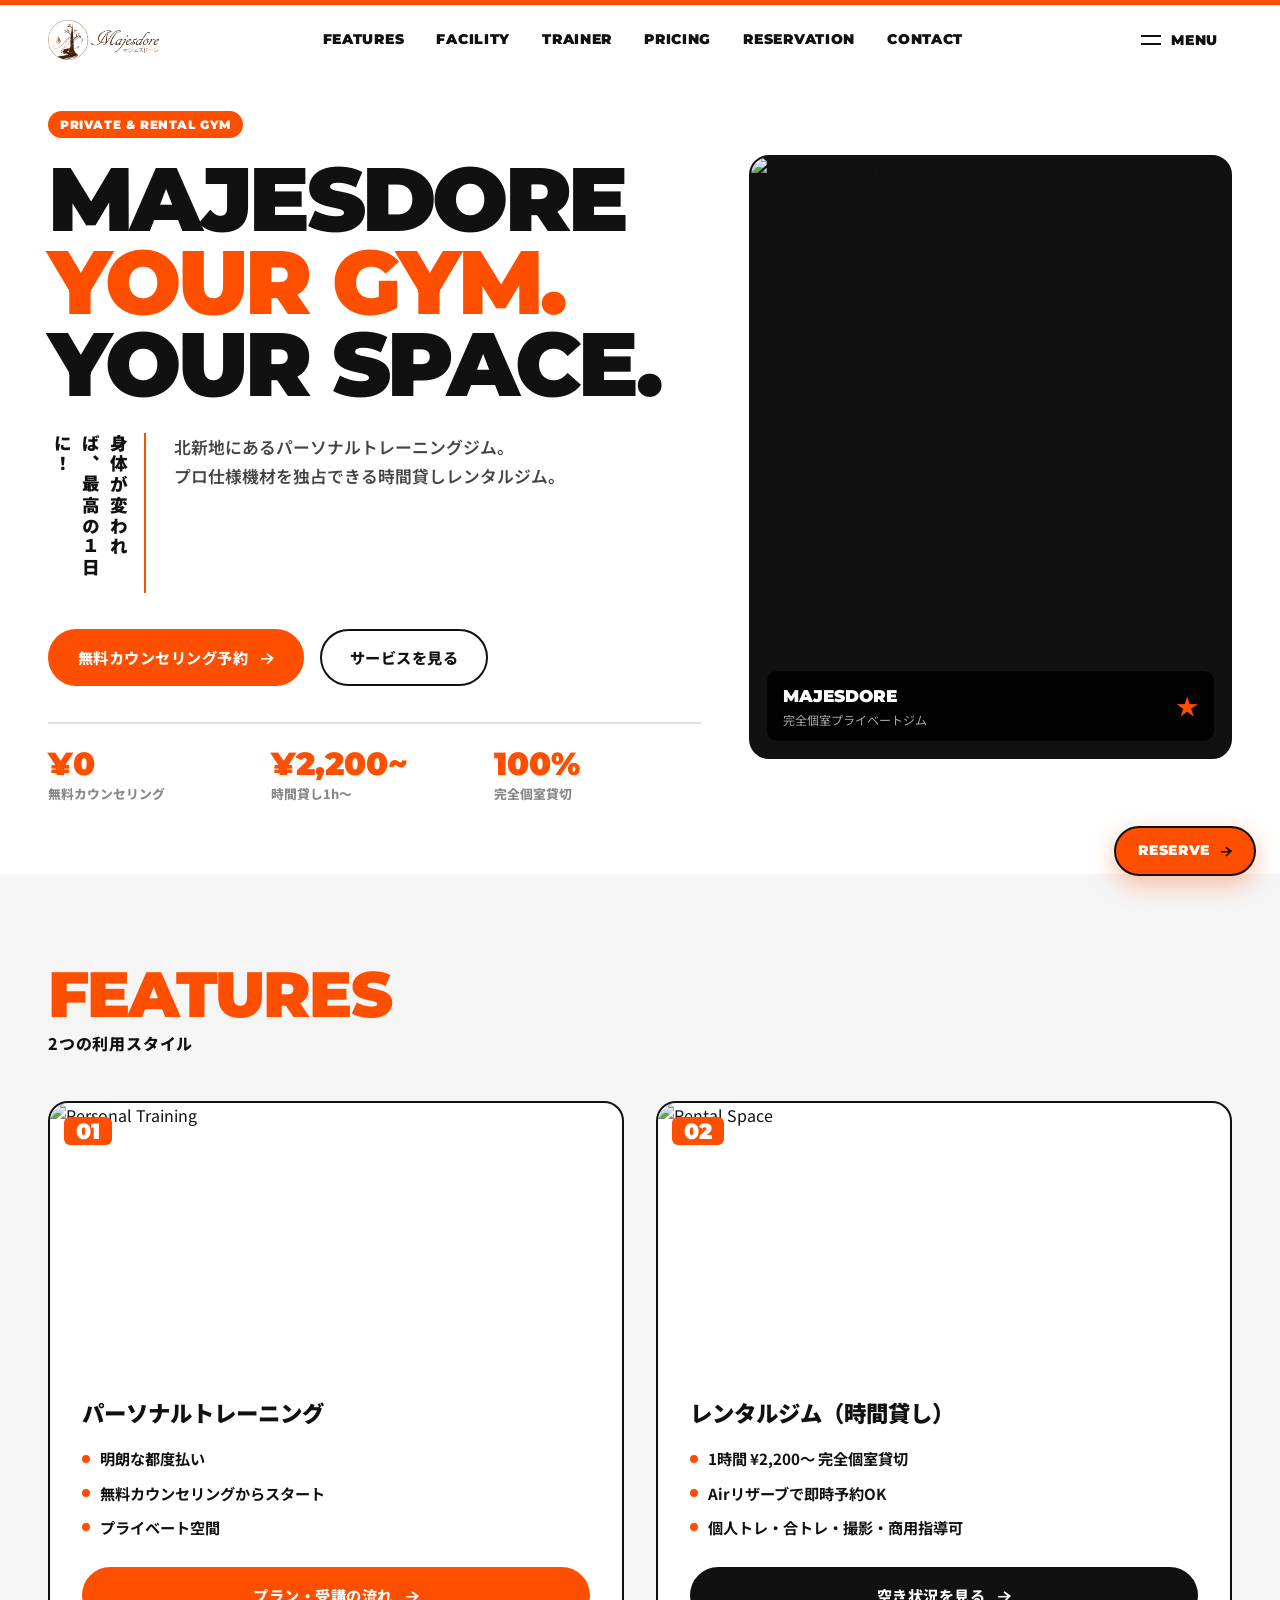
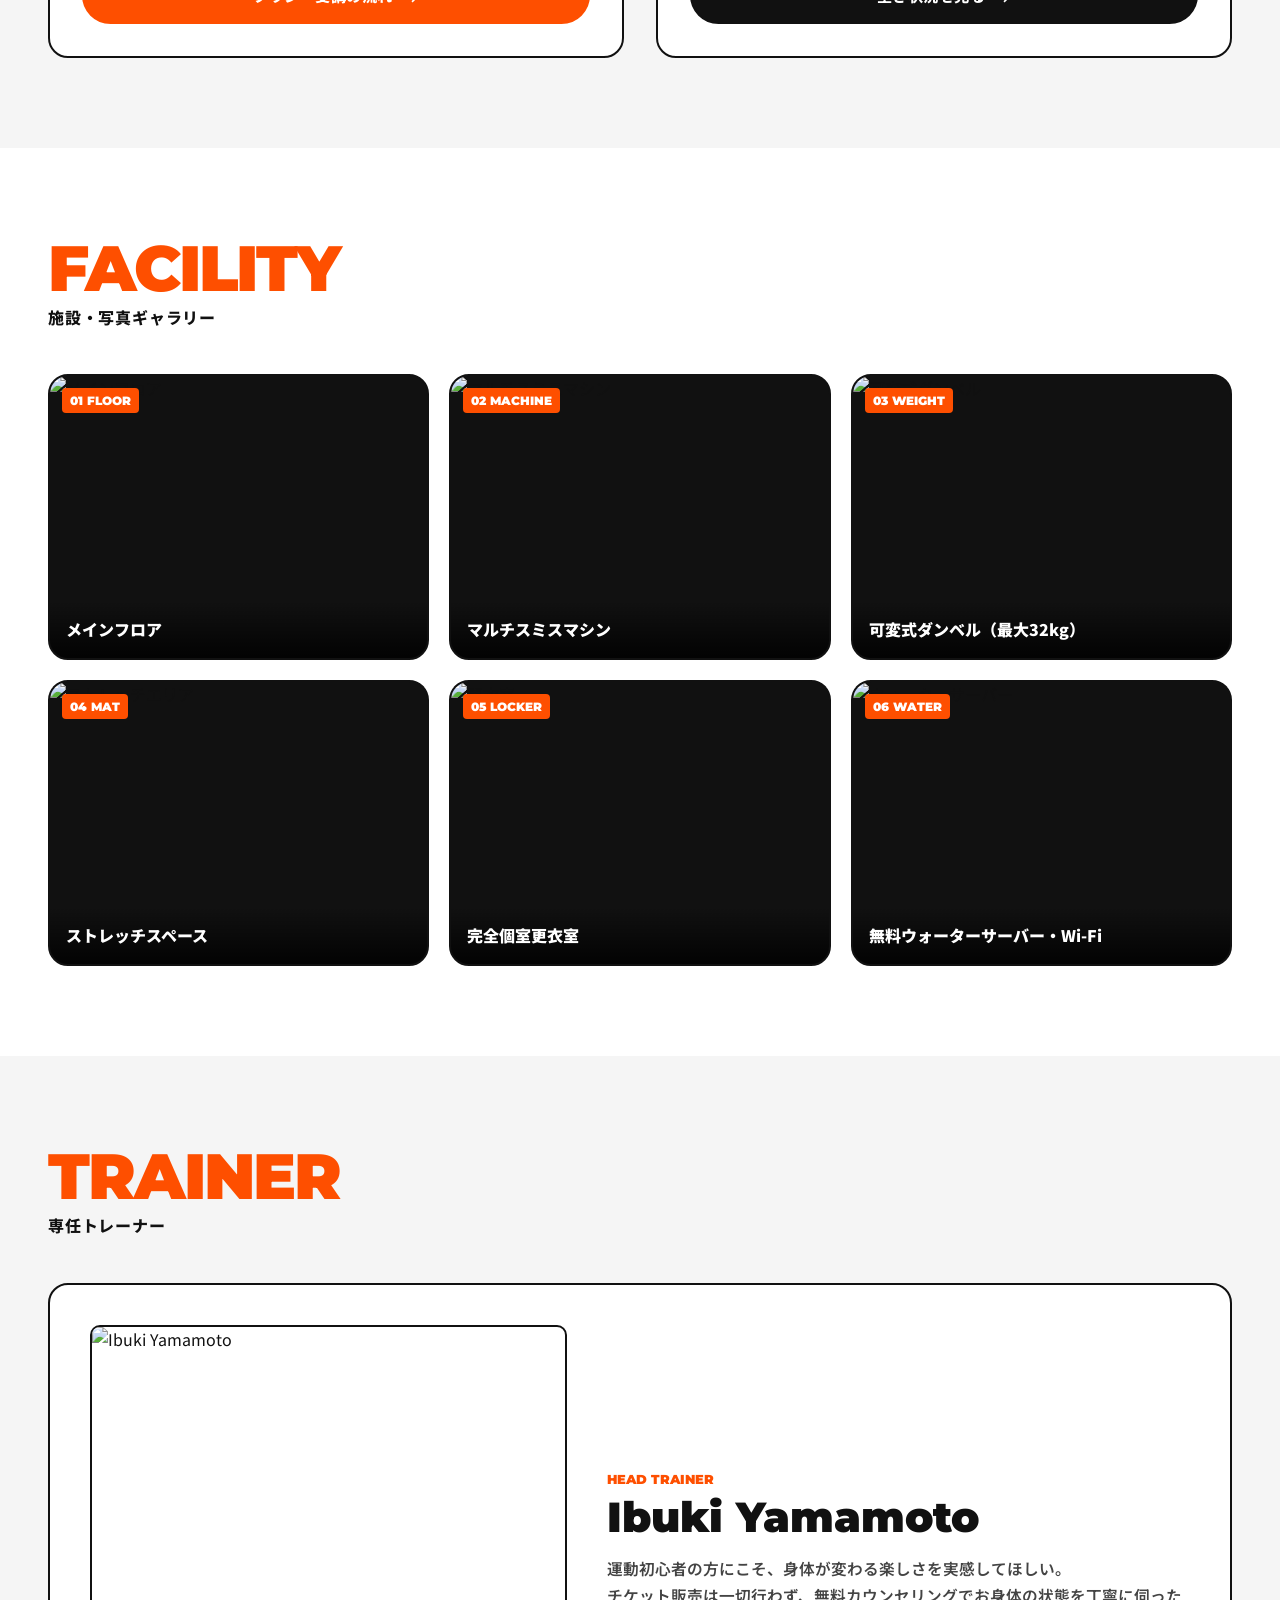
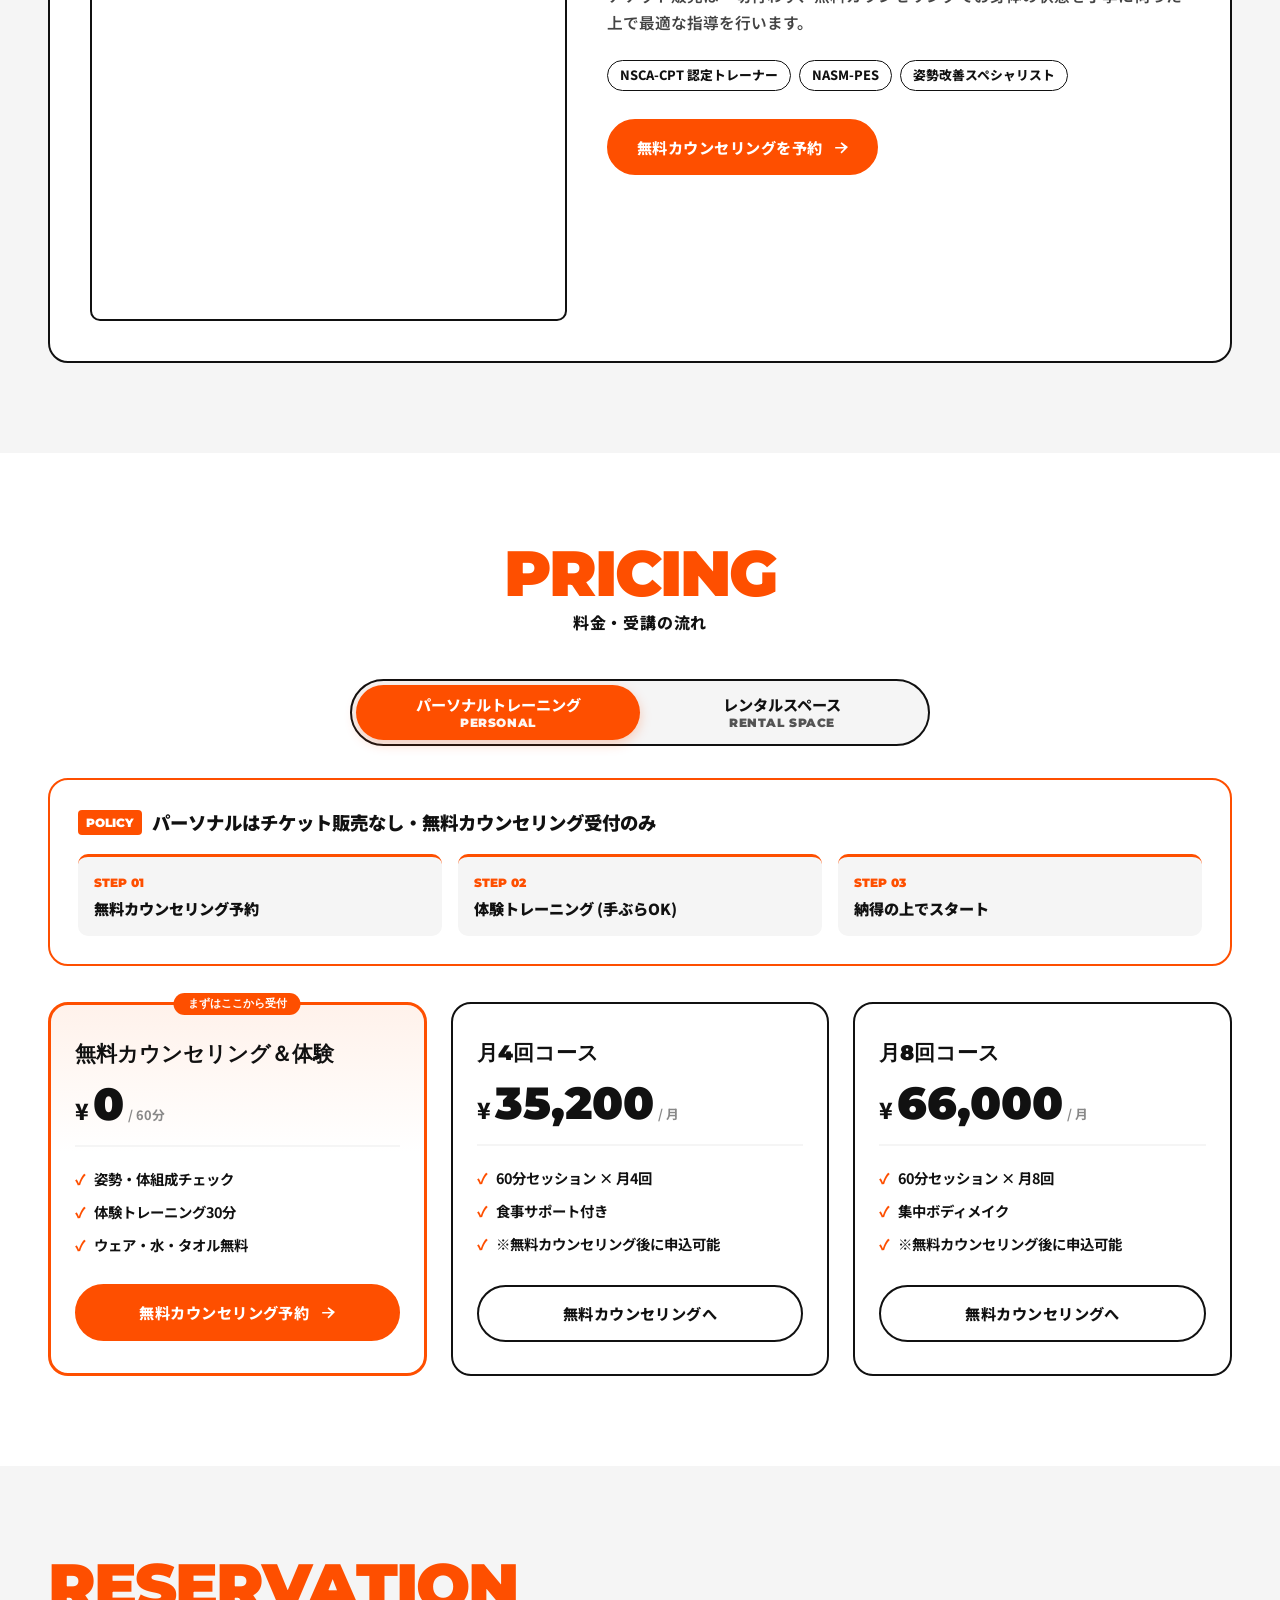
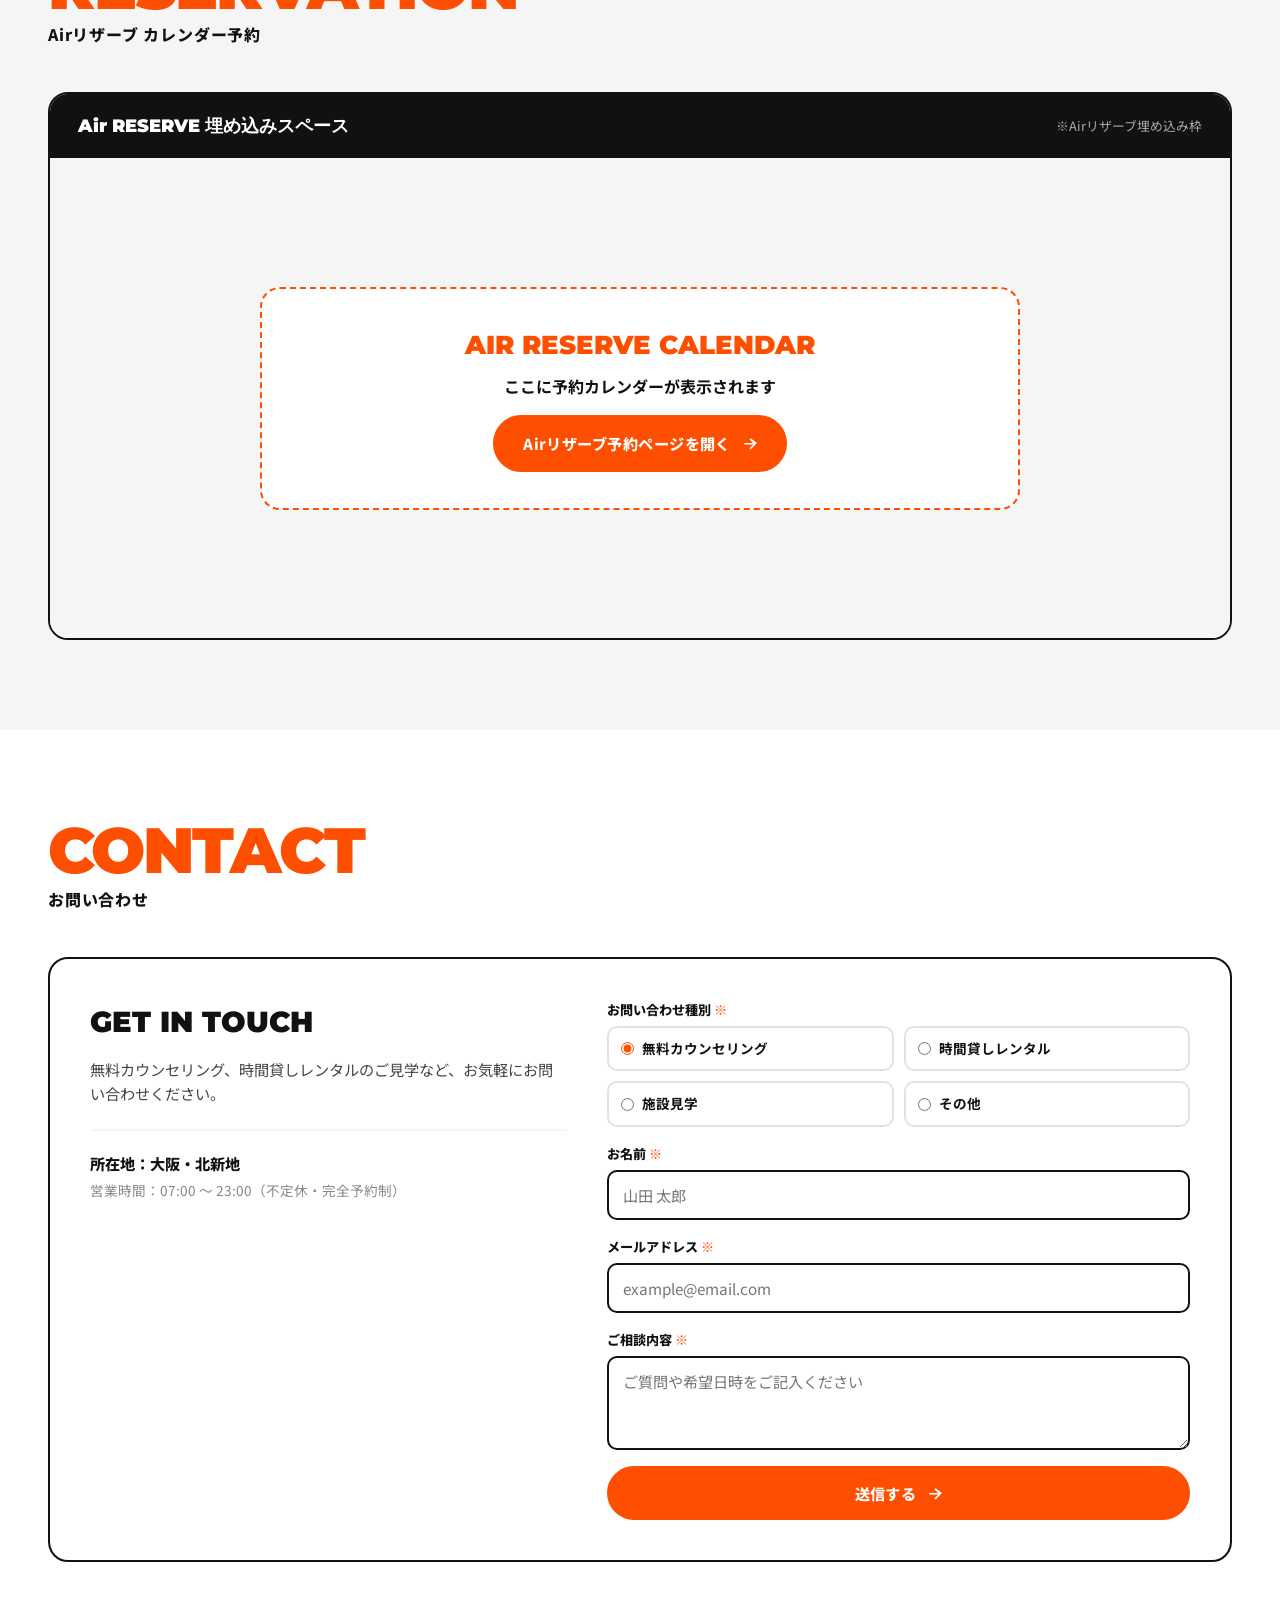
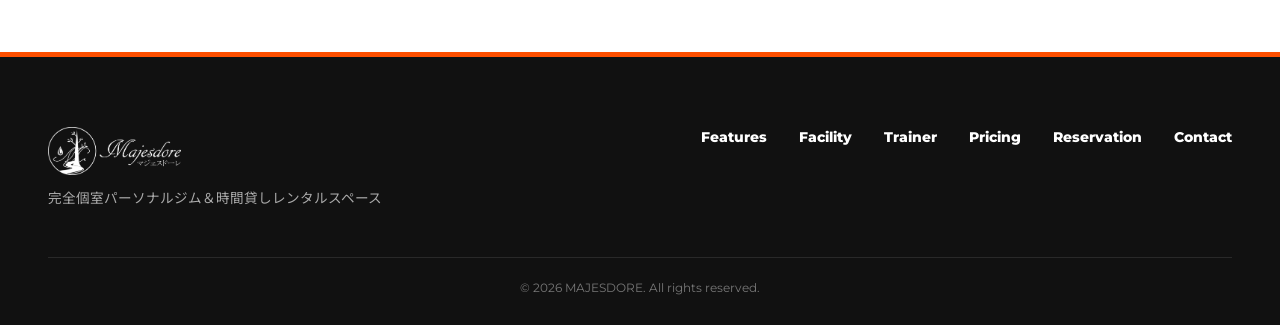
==== commit 26c0affd: "価格部分のタブ調整" ====
--- a/index.html
+++ b/index.html
@@ -328,139 +328,148 @@
           <p class="sec-title-ja">料金・受講の流れ</p>
         </div>
 
-        <!-- ポリシー案内 ＆ 3ステップ -->
-        <div class="policy-box">
-          <div class="policy-head-row">
-            <span class="policy-tag">POLICY</span>
-            <h4 class="policy-title">パーソナルはチケット販売なし・無料カウンセリング受付のみ</h4>
-          </div>
-          <div class="steps-row">
-            <div class="step-card">
-              <span>STEP 01</span>
-              <h5>無料カウンセリング予約</h5>
-            </div>
-            <div class="step-card">
-              <span>STEP 02</span>
-              <h5>体験トレーニング (手ぶらOK)</h5>
-            </div>
-            <div class="step-card">
-              <span>STEP 03</span>
-              <h5>納得の上でスタート</h5>
-            </div>
-          </div>
-        </div>
-
         <!-- タブ切替 -->
         <div class="tab-switch-wrapper">
           <div class="tab-switch-pill">
-            <button class="tab-btn active" data-tab="personal">Personal</button>
-            <button class="tab-btn" data-tab="rental">Rental Space</button>
+            <button class="tab-btn active" data-tab="personal">
+              <span class="tab-name-ja">パーソナルトレーニング</span>
+              <span class="tab-name-en">Personal</span>
+            </button>
+            <button class="tab-btn" data-tab="rental">
+              <span class="tab-name-ja">レンタルスペース</span>
+              <span class="tab-name-en">Rental Space</span>
+            </button>
           </div>
         </div>
 
         <!-- パーソナル -->
         <div class="pricing-panel active" id="pricing-personal">
-          <div class="price-card featured">
-            <div class="ribbon">まずはここから受付</div>
-            <h4 class="price-plan-title">無料カウンセリング＆体験</h4>
-            <div class="price-digits-row">
-              <span class="yen">¥</span>
-              <span class="digits">0</span>
-              <span class="unit">/ 60分</span>
-            </div>
-            <ul class="price-features">
-              <li>姿勢・体組成チェック</li>
-              <li>体験トレーニング30分</li>
-              <li>ウェア・水・タオル無料</li>
-            </ul>
-            <a href="#reservation" class="btn-pill btn-pill-orange" style="margin-top: auto;">
-              <span>無料カウンセリング予約</span>
-              <svg viewBox="0 0 20 20"><path d="M12 4l-1.4 1.4L15.2 10H4v2h11.2l-4.6 4.6L12 18l8-8z"/></svg>
-            </a>
-          </div>
-
-          <div class="price-card">
-            <h4 class="price-plan-title">月4回コース</h4>
-            <div class="price-digits-row">
-              <span class="yen">¥</span>
-              <span class="digits">35,200</span>
-              <span class="unit">/ 月</span>
-            </div>
-            <ul class="price-features">
-              <li>60分セッション × 月4回</li>
-              <li>食事サポート付き</li>
-              <li>※無料カウンセリング後に申込可能</li>
-            </ul>
-            <a href="#reservation" class="btn-pill btn-pill-outline" style="margin-top: auto;">
-              <span>無料カウンセリングへ</span>
-            </a>
-          </div>
-
-          <div class="price-card">
-            <h4 class="price-plan-title">月8回コース</h4>
-            <div class="price-digits-row">
-              <span class="yen">¥</span>
-              <span class="digits">66,000</span>
-              <span class="unit">/ 月</span>
-            </div>
-            <ul class="price-features">
-              <li>60分セッション × 月8回</li>
-              <li>集中ボディメイク</li>
-              <li>※無料カウンセリング後に申込可能</li>
-            </ul>
-            <a href="#reservation" class="btn-pill btn-pill-outline" style="margin-top: auto;">
-              <span>無料カウンセリングへ</span>
-            </a>
+          <!-- ポリシー案内 ＆ 3ステップ -->
+          <div class="policy-box">
+            <div class="policy-head-row">
+              <span class="policy-tag">POLICY</span>
+              <h4 class="policy-title">パーソナルはチケット販売なし・無料カウンセリング受付のみ</h4>
+            </div>
+            <div class="steps-row">
+              <div class="step-card">
+                <span>STEP 01</span>
+                <h5>無料カウンセリング予約</h5>
+              </div>
+              <div class="step-card">
+                <span>STEP 02</span>
+                <h5>体験トレーニング (手ぶらOK)</h5>
+              </div>
+              <div class="step-card">
+                <span>STEP 03</span>
+                <h5>納得の上でスタート</h5>
+              </div>
+            </div>
+          </div>
+
+          <div class="pricing-grid">
+            <div class="price-card featured">
+              <div class="ribbon">まずはここから受付</div>
+              <h4 class="price-plan-title">無料カウンセリング＆体験</h4>
+              <div class="price-digits-row">
+                <span class="yen">¥</span>
+                <span class="digits">0</span>
+                <span class="unit">/ 60分</span>
+              </div>
+              <ul class="price-features">
+                <li>姿勢・体組成チェック</li>
+                <li>体験トレーニング30分</li>
+                <li>ウェア・水・タオル無料</li>
+              </ul>
+              <a href="#reservation" class="btn-pill btn-pill-orange" style="margin-top: auto;">
+                <span>無料カウンセリング予約</span>
+                <svg viewBox="0 0 20 20"><path d="M12 4l-1.4 1.4L15.2 10H4v2h11.2l-4.6 4.6L12 18l8-8z"/></svg>
+              </a>
+            </div>
+
+            <div class="price-card">
+              <h4 class="price-plan-title">月4回コース</h4>
+              <div class="price-digits-row">
+                <span class="yen">¥</span>
+                <span class="digits">35,200</span>
+                <span class="unit">/ 月</span>
+              </div>
+              <ul class="price-features">
+                <li>60分セッション × 月4回</li>
+                <li>食事サポート付き</li>
+                <li>※無料カウンセリング後に申込可能</li>
+              </ul>
+              <a href="#reservation" class="btn-pill btn-pill-outline" style="margin-top: auto;">
+                <span>無料カウンセリングへ</span>
+              </a>
+            </div>
+
+            <div class="price-card">
+              <h4 class="price-plan-title">月8回コース</h4>
+              <div class="price-digits-row">
+                <span class="yen">¥</span>
+                <span class="digits">66,000</span>
+                <span class="unit">/ 月</span>
+              </div>
+              <ul class="price-features">
+                <li>60分セッション × 月8回</li>
+                <li>集中ボディメイク</li>
+                <li>※無料カウンセリング後に申込可能</li>
+              </ul>
+              <a href="#reservation" class="btn-pill btn-pill-outline" style="margin-top: auto;">
+                <span>無料カウンセリングへ</span>
+              </a>
+            </div>
           </div>
         </div>
 
         <!-- レンタル -->
         <div class="pricing-panel" id="pricing-rental">
-          <div class="price-card">
-            <h4 class="price-plan-title">平日デイタイム</h4>
-            <div class="price-digits-row">
-              <span class="yen">¥</span>
-              <span class="digits">2,200</span>
-              <span class="unit">/ 1時間</span>
-            </div>
-            <ul class="price-features">
-              <li>平日 10:00〜17:00</li>
-              <li>同伴者最大2名追加無料</li>
-            </ul>
-            <a href="#reservation" class="btn-pill btn-pill-black" style="margin-top: auto;">
-              <span>Airリザーブで予約</span>
-            </a>
-          </div>
-
-          <div class="price-card featured">
-            <div class="ribbon">スタンダード</div>
-            <h4 class="price-plan-title">夜間・土日祝</h4>
-            <div class="price-digits-row">
-              <span class="yen">¥</span>
-              <span class="digits">2,750</span>
-              <span class="unit">/ 1時間</span>
-            </div>
-            <ul class="price-features">
-              <li>夜間（17時以降）＆土日祝</li>
-              <li>個人トレ・合トレ・撮影OK</li>
-            </ul>
-            <a href="#reservation" class="btn-pill btn-pill-orange" style="margin-top: auto;">
-              <span>Airリザーブで予約</span>
-            </a>
-          </div>
-
-          <div class="price-card">
-            <h4 class="price-plan-title">定期商用利用</h4>
-            <div class="price-digits-row">
-              <span class="digits" style="font-size: 2.2rem;">ご相談</span>
-            </div>
-            <ul class="price-features">
-              <li>フリーランス指導・商用</li>
-              <li>定期枠の優先確保</li>
-            </ul>
-            <a href="#contact" class="btn-pill btn-pill-outline" style="margin-top: auto;">
-              <span>問い合わせる</span>
-            </a>
+          <div class="pricing-grid">
+            <div class="price-card">
+              <h4 class="price-plan-title">平日デイタイム</h4>
+              <div class="price-digits-row">
+                <span class="yen">¥</span>
+                <span class="digits">2,200</span>
+                <span class="unit">/ 1時間</span>
+              </div>
+              <ul class="price-features">
+                <li>平日 10:00〜17:00</li>
+                <li>同伴者最大2名追加無料</li>
+              </ul>
+              <a href="#reservation" class="btn-pill btn-pill-black" style="margin-top: auto;">
+                <span>Airリザーブで予約</span>
+              </a>
+            </div>
+
+            <div class="price-card">
+              <h4 class="price-plan-title">夜間・土日祝</h4>
+              <div class="price-digits-row">
+                <span class="yen">¥</span>
+                <span class="digits">2,750</span>
+                <span class="unit">/ 1時間</span>
+              </div>
+              <ul class="price-features">
+                <li>夜間（17時以降）＆土日祝</li>
+                <li>個人トレ・合トレ・撮影OK</li>
+              </ul>
+              <a href="#reservation" class="btn-pill btn-pill-black" style="margin-top: auto;">
+                <span>Airリザーブで予約</span>
+              </a>
+            </div>
+
+            <div class="price-card">
+              <h4 class="price-plan-title">定期商用利用</h4>
+              <div class="price-digits-row">
+                <span class="digits" style="font-size: 2.2rem;">ご相談</span>
+              </div>
+              <ul class="price-features">
+                <li>フリーランス指導・商用</li>
+                <li>定期枠の優先確保</li>
+              </ul>
+              <a href="#contact" class="btn-pill btn-pill-outline" style="margin-top: auto;">
+                <span>問い合わせる</span>
+              </a>
+            </div>
           </div>
         </div>
       </div>
--- a/css/style.css
+++ b/css/style.css
@@ -875,22 +875,54 @@
   border-radius: var(--radius-full);
   background-color: var(--color-gray-bg);
   padding: 4px;
+  max-width: 580px;
+  width: 100%;
 }
 
 .tab-btn {
-  padding: 8px 24px;
+  flex: 1;
+  padding: 10px 20px;
   border-radius: var(--radius-full);
-  font-family: var(--font-en);
-  font-size: 0.9rem;
-  font-weight: 900;
-  text-transform: uppercase;
   color: var(--color-black);
   transition: all 0.2s ease;
+  display: flex;
+  flex-direction: column;
+  align-items: center;
+  justify-content: center;
+  gap: 2px;
+  cursor: pointer;
+  background: transparent;
+  border: none;
+}
+
+.tab-btn .tab-name-ja {
+  font-family: var(--font-base);
+  font-size: 0.95rem;
+  font-weight: 800;
+  line-height: 1.25;
+}
+
+.tab-btn .tab-name-en {
+  font-family: var(--font-en);
+  font-size: 0.72rem;
+  font-weight: 900;
+  letter-spacing: 0.05em;
+  text-transform: uppercase;
+  opacity: 0.7;
+}
+
+.tab-btn:hover {
+  color: var(--color-orange);
 }
 
 .tab-btn.active {
   background-color: var(--color-orange);
   color: #fff;
+  box-shadow: 0 4px 12px rgba(255, 77, 0, 0.25);
+}
+
+.tab-btn.active .tab-name-en {
+  opacity: 0.95;
 }
 
 .pricing-panel {
@@ -898,6 +930,10 @@
 }
 
 .pricing-panel.active {
+  display: block;
+}
+
+.pricing-grid {
   display: grid;
   grid-template-columns: repeat(3, 1fr);
   gap: 24px;
@@ -1236,7 +1272,7 @@
     grid-template-columns: 1fr;
     gap: 10px;
   }
-  .pricing-panel.active {
+  .pricing-grid {
     grid-template-columns: 1fr;
     max-width: 480px;
     margin: 0 auto;
@@ -1527,18 +1563,25 @@
     font-size: 0.82rem;
   }
   .tab-switch-wrapper {
-    margin-bottom: 18px;
+    margin-bottom: 20px;
     width: 100%;
   }
   .tab-switch-pill {
     width: 100%;
     display: flex;
+    padding: 3px;
   }
   .tab-btn {
     flex: 1;
     text-align: center;
-    padding: 8px 12px;
-    font-size: 0.82rem;
+    padding: 9px 4px;
+  }
+  .tab-btn .tab-name-ja {
+    font-size: clamp(0.74rem, 3.4vw, 0.88rem);
+    white-space: nowrap;
+  }
+  .tab-btn .tab-name-en {
+    font-size: 0.65rem;
   }
   .price-card {
     padding: 22px 14px;
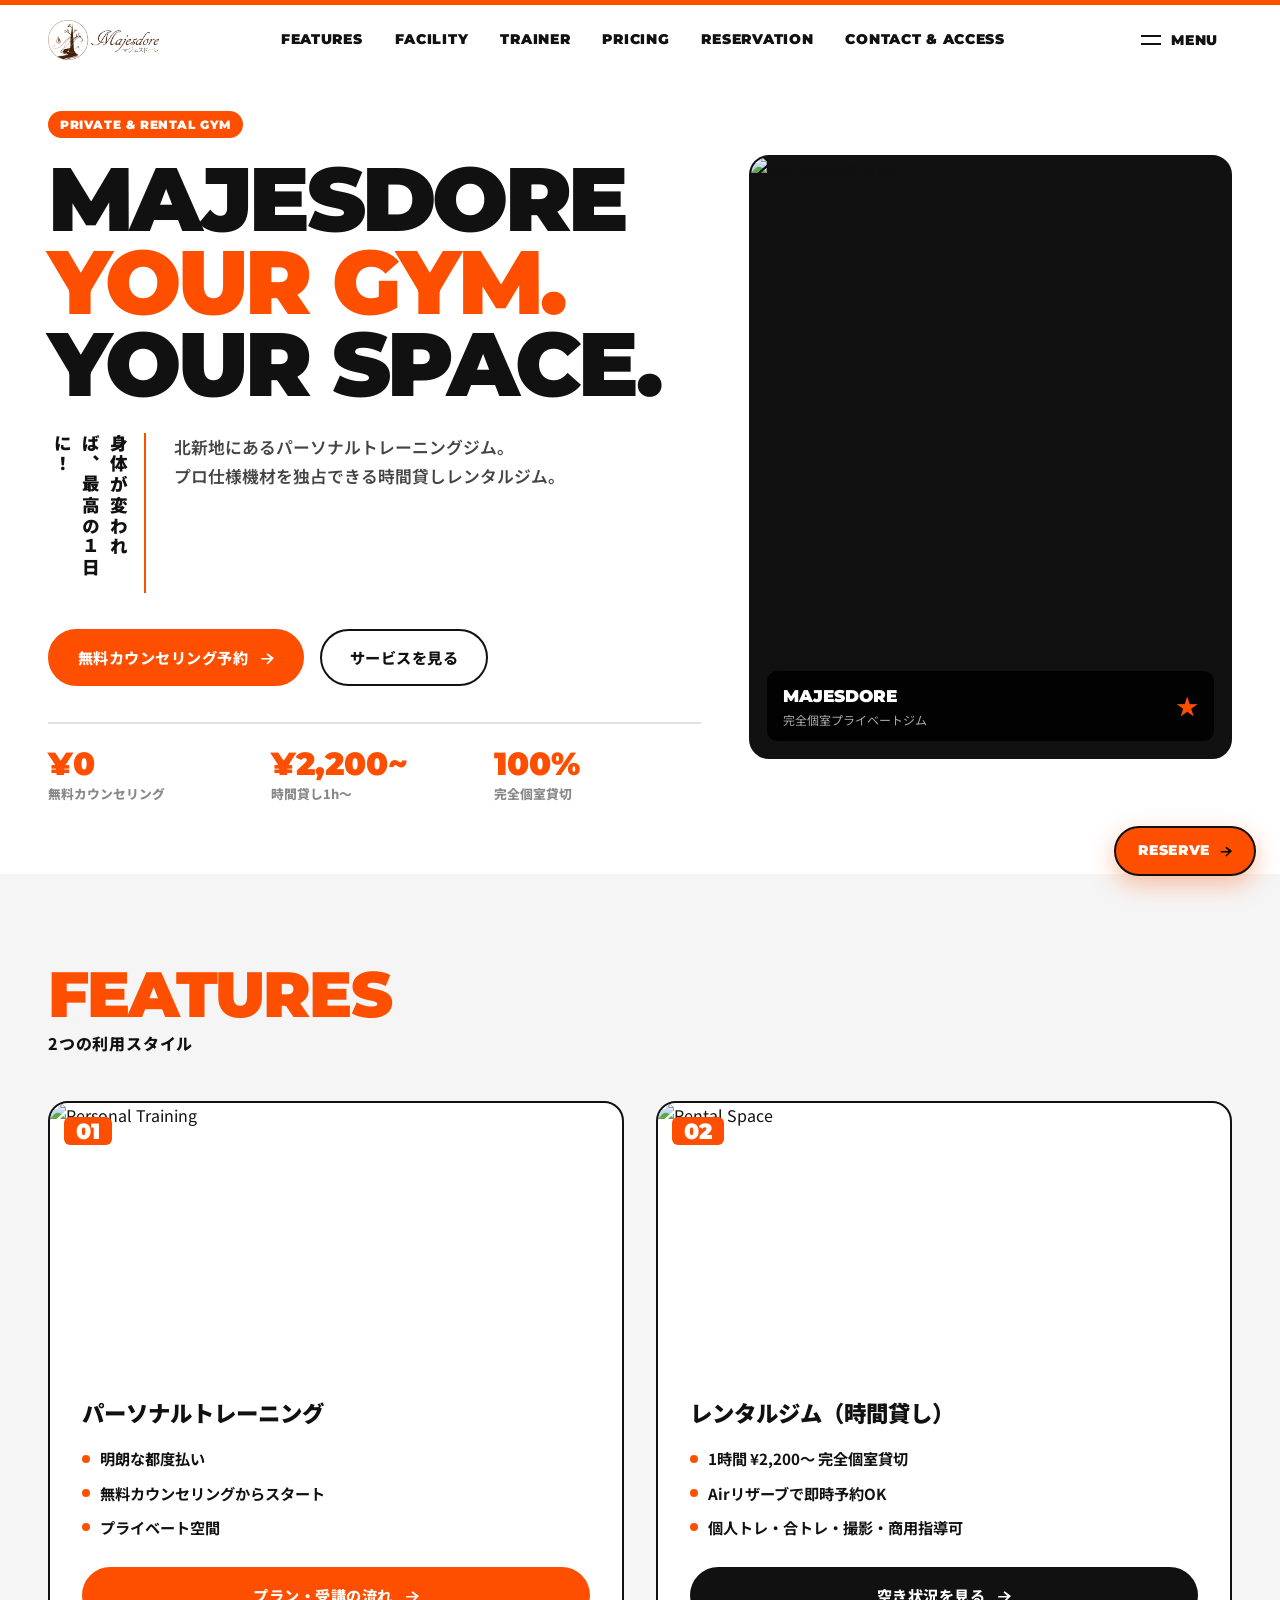
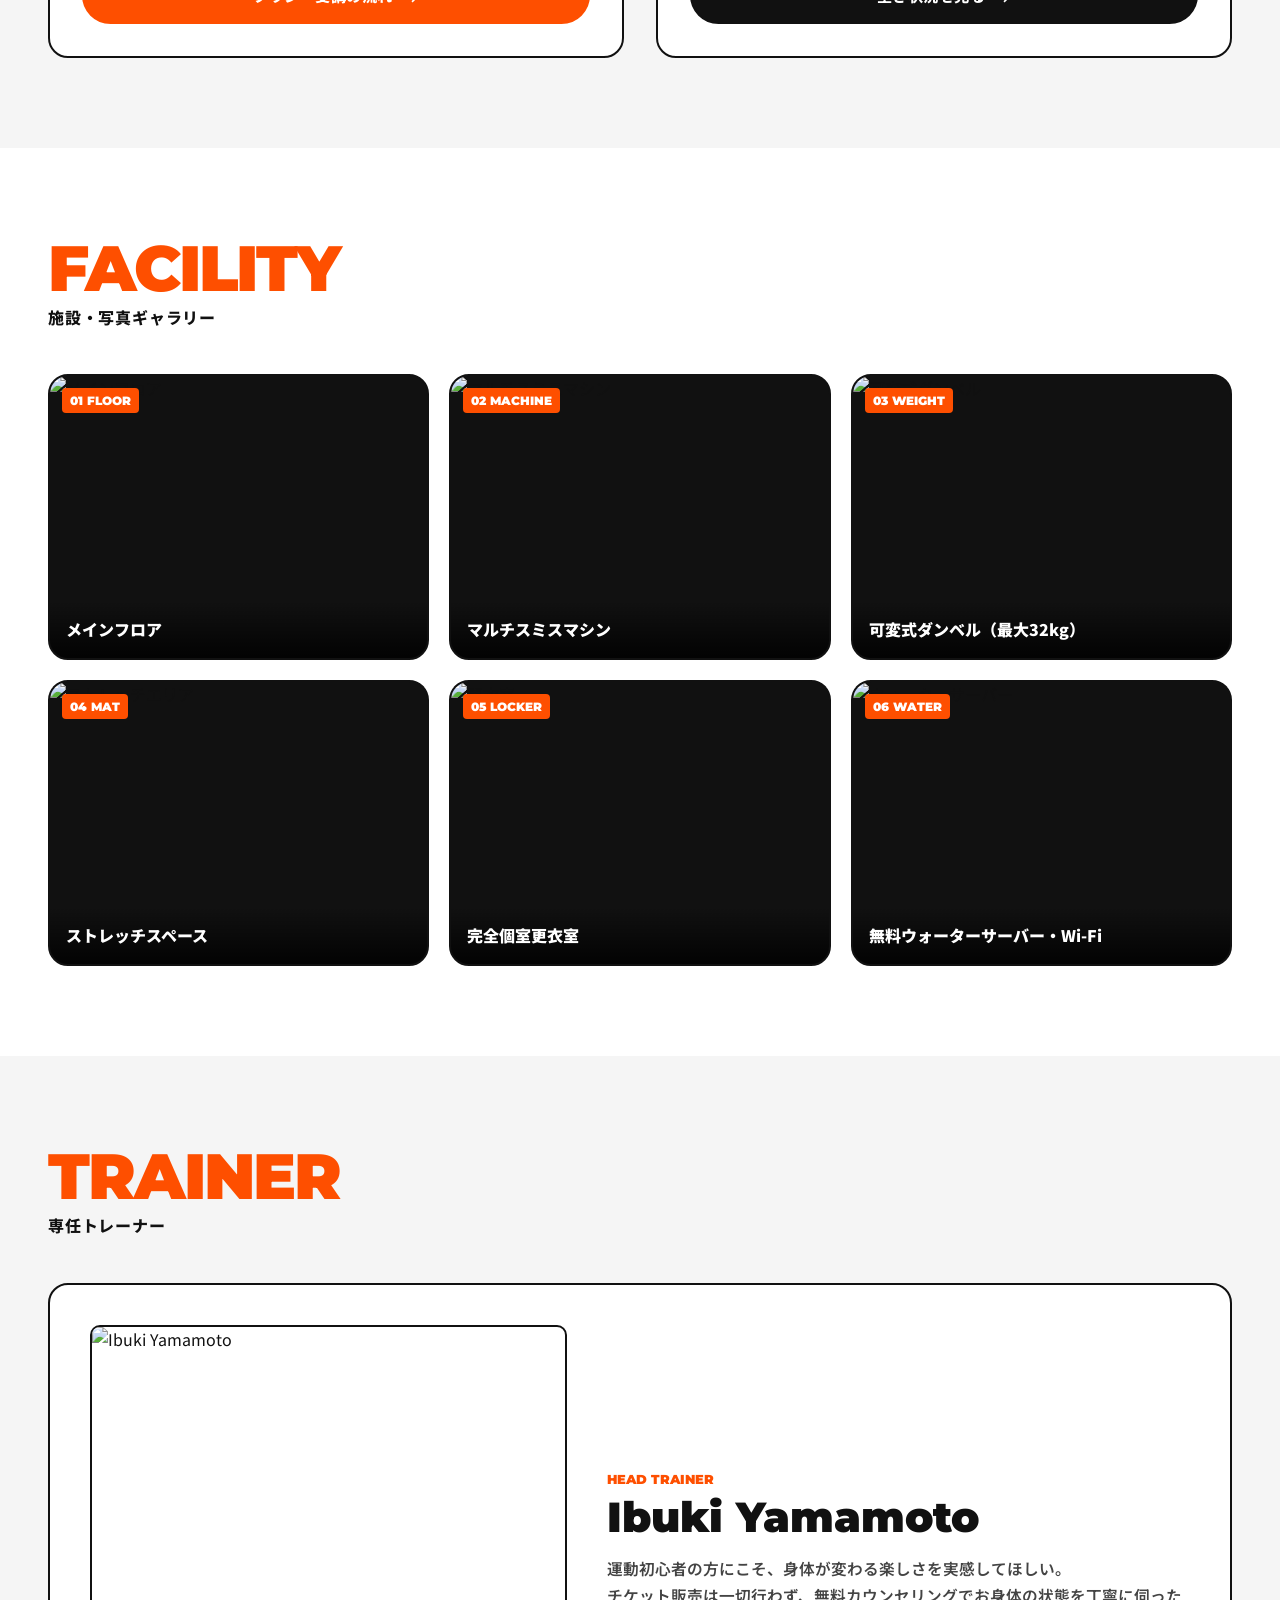
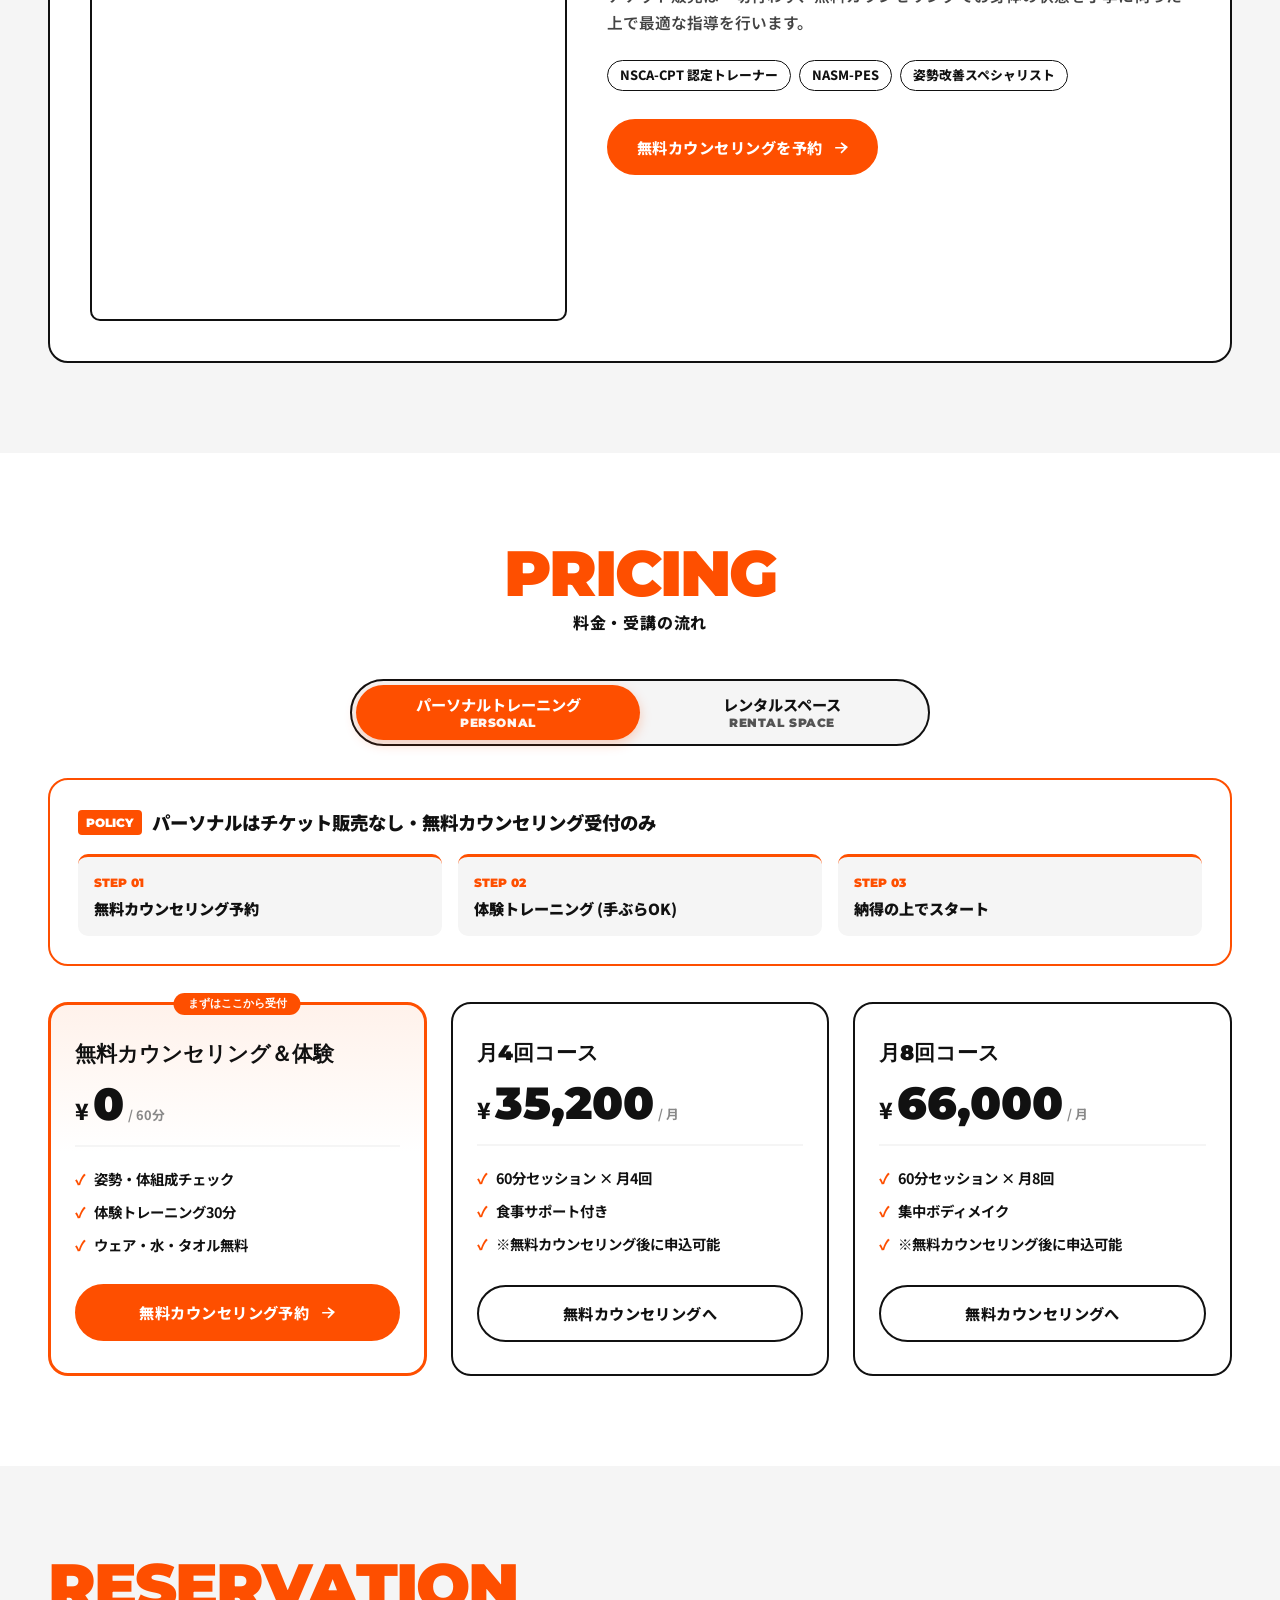
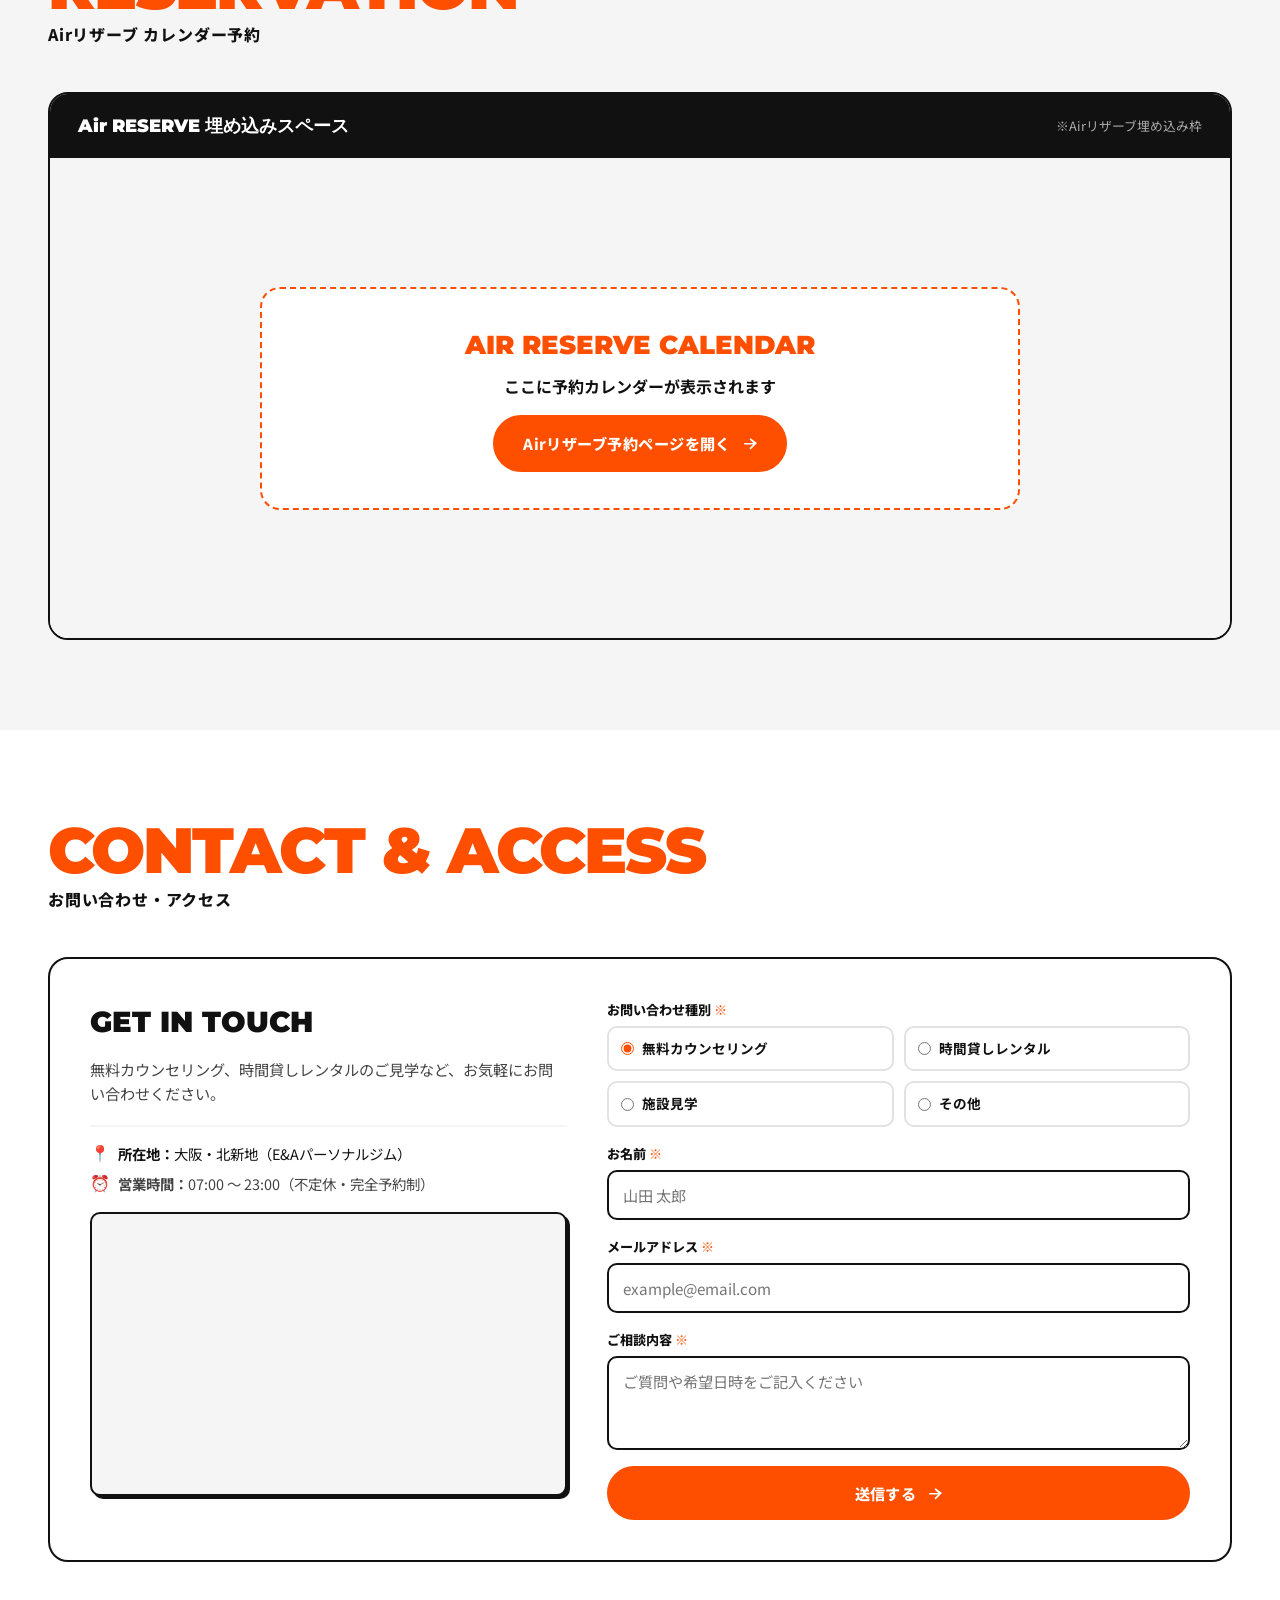
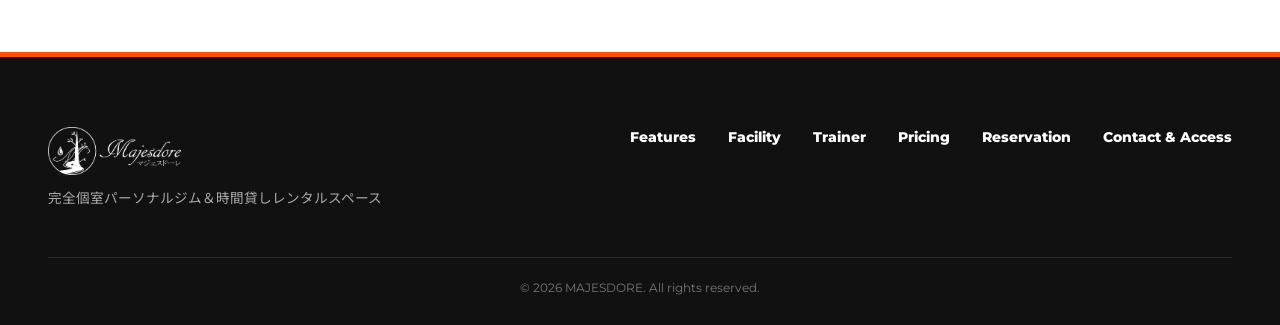
==== commit 55eb2246: "Googleマップ追加" ====
--- a/index.html
+++ b/index.html
@@ -38,7 +38,7 @@
         <a href="#trainer" class="nav-item-link">Trainer</a>
         <a href="#pricing" class="nav-item-link">Pricing</a>
         <a href="#reservation" class="nav-item-link">Reservation</a>
-        <a href="#contact" class="nav-item-link">Contact</a>
+        <a href="#contact" class="nav-item-link">Contact & Access</a>
       </nav>
 
       <div>
@@ -90,8 +90,8 @@
         <span class="panel-link-ja">Airリザーブ予約</span>
       </a>
       <a href="#contact" class="panel-link-card">
-        <span class="panel-link-en">06 Contact</span>
-        <span class="panel-link-ja">お問い合わせ</span>
+        <span class="panel-link-en">06 Contact & Access</span>
+        <span class="panel-link-ja">お問い合わせ・アクセス</span>
       </a>
     </div>
 
@@ -519,20 +519,39 @@
     <section class="sec-wrap" id="contact">
       <div class="container">
         <div class="sec-header">
-          <h2 class="sec-title-en">Contact</h2>
-          <p class="sec-title-ja">お問い合わせ</p>
+          <h2 class="sec-title-en">Contact & Access</h2>
+          <p class="sec-title-ja">お問い合わせ・アクセス</p>
         </div>
 
         <div class="contact-split">
           <!-- 左側 -->
           <div class="contact-left">
             <h3>GET IN TOUCH</h3>
-            <p style="font-size: 0.95rem; color: var(--color-gray-dark); margin-bottom: 24px;">
+            <p style="font-size: 0.95rem; color: var(--color-gray-dark); margin-bottom: 20px;">
               無料カウンセリング、時間貸しレンタルのご見学など、お気軽にお問い合わせください。
             </p>
-            <div style="border-top: 2px solid var(--color-gray-bg); padding-top: 20px;">
-              <p style="font-weight: 800; font-size: 0.95rem; margin-bottom: 4px;">所在地：大阪・北新地</p>
-              <p style="font-size: 0.85rem; color: var(--color-gray-muted);">営業時間：07:00 〜 23:00（不定休・完全予約制）</p>
+            <div class="contact-info-block">
+              <p class="contact-info-item">
+                <span class="info-icon">📍</span>
+                <span><strong>所在地：</strong>大阪・北新地（E&amp;Aパーソナルジム）</span>
+              </p>
+              <p class="contact-info-item contact-info-time">
+                <span class="info-icon">⏰</span>
+                <span><strong>営業時間：</strong>07:00 〜 23:00（不定休・完全予約制）</span>
+              </p>
+            </div>
+
+            <!-- Google Map 埋め込み -->
+            <div class="map-embed-card">
+              <iframe
+                src="https://www.google.com/maps/embed?pb=!1m18!1m12!1m3!1d3280.299880481086!2d135.4942064!3d34.69761549999999!2m3!1f0!2f0!3f0!3m2!1i1024!2i768!4f13.1!3m3!1m2!1s0x6000e704db558ba7%3A0x4109cfc4023a3bf4!2zRSZB44OR44O844K944OK44Or44K444Og!5e0!3m2!1sja!2sjp!4v1791304702418!5m2!1sja!2sjp"
+                width="100%"
+                height="280"
+                style="border:0;"
+                allowfullscreen=""
+                loading="lazy"
+                referrerpolicy="strict-origin-when-cross-origin">
+              </iframe>
             </div>
           </div>
 
@@ -607,7 +626,7 @@
           <a href="#trainer">Trainer</a>
           <a href="#pricing">Pricing</a>
           <a href="#reservation">Reservation</a>
-          <a href="#contact">Contact</a>
+          <a href="#contact">Contact & Access</a>
         </div>
       </div>
       <div class="footer-copy">
--- a/css/style.css
+++ b/css/style.css
@@ -1101,6 +1101,46 @@
   margin-bottom: 12px;
 }
 
+.contact-info-block {
+  border-top: 2px solid var(--color-gray-bg);
+  padding-top: 16px;
+  margin-bottom: 18px;
+  display: flex;
+  flex-direction: column;
+  gap: 8px;
+}
+
+.contact-info-item {
+  font-size: 0.9rem;
+  display: flex;
+  align-items: flex-start;
+  gap: 8px;
+  line-height: 1.5;
+}
+
+.contact-info-item .info-icon {
+  font-size: 1rem;
+  line-height: 1.2;
+}
+
+.contact-info-time {
+  color: var(--color-gray-dark);
+}
+
+.map-embed-card {
+  border: 2px solid var(--color-black);
+  border-radius: var(--radius-sm);
+  overflow: hidden;
+  background-color: var(--color-gray-bg);
+  box-shadow: 3px 3px 0 var(--color-black);
+}
+
+.map-embed-card iframe {
+  width: 100%;
+  height: 280px;
+  display: block;
+}
+
 .field-group {
   display: flex;
   flex-direction: column;
@@ -1642,6 +1682,12 @@
   .contact-left h3 {
     font-size: 1.35rem;
   }
+  .contact-info-item {
+    font-size: 0.82rem;
+  }
+  .map-embed-card iframe {
+    height: 230px;
+  }
   .field-radios {
     grid-template-columns: 1fr;
     gap: 8px;
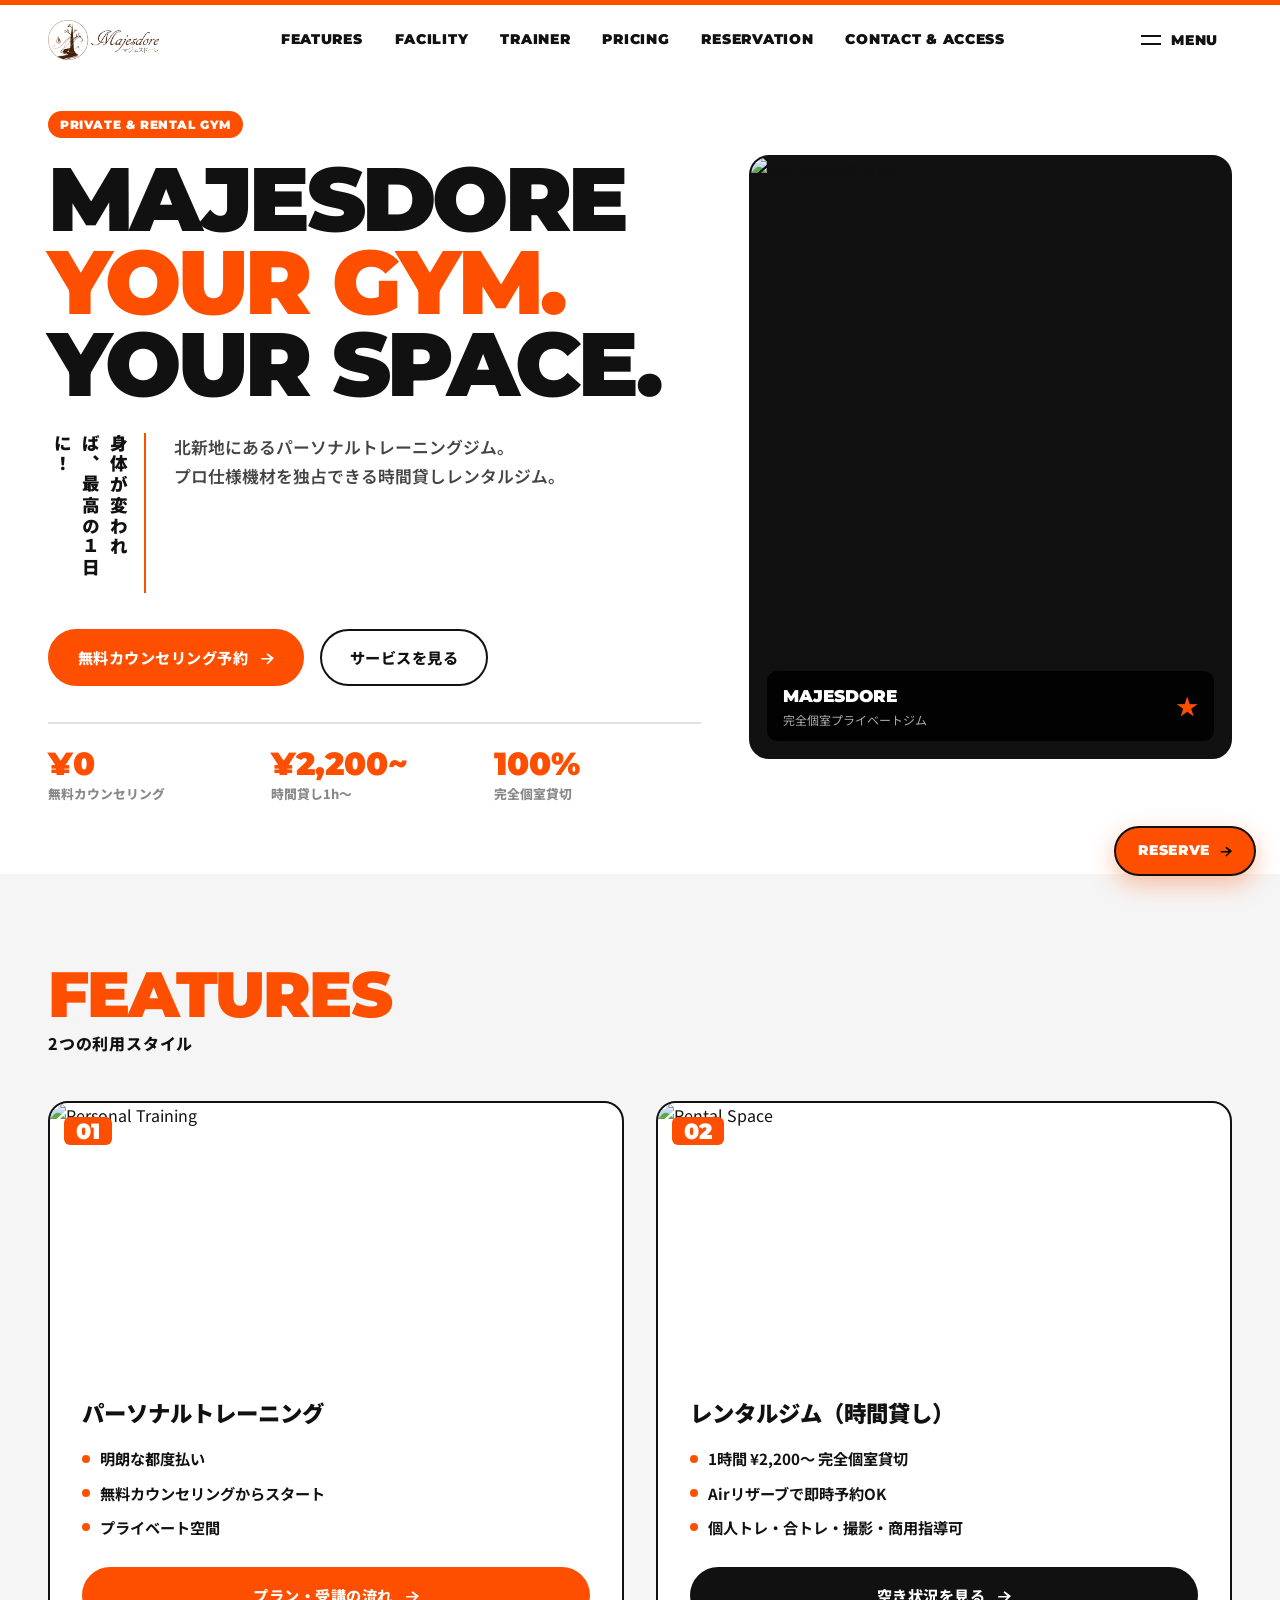
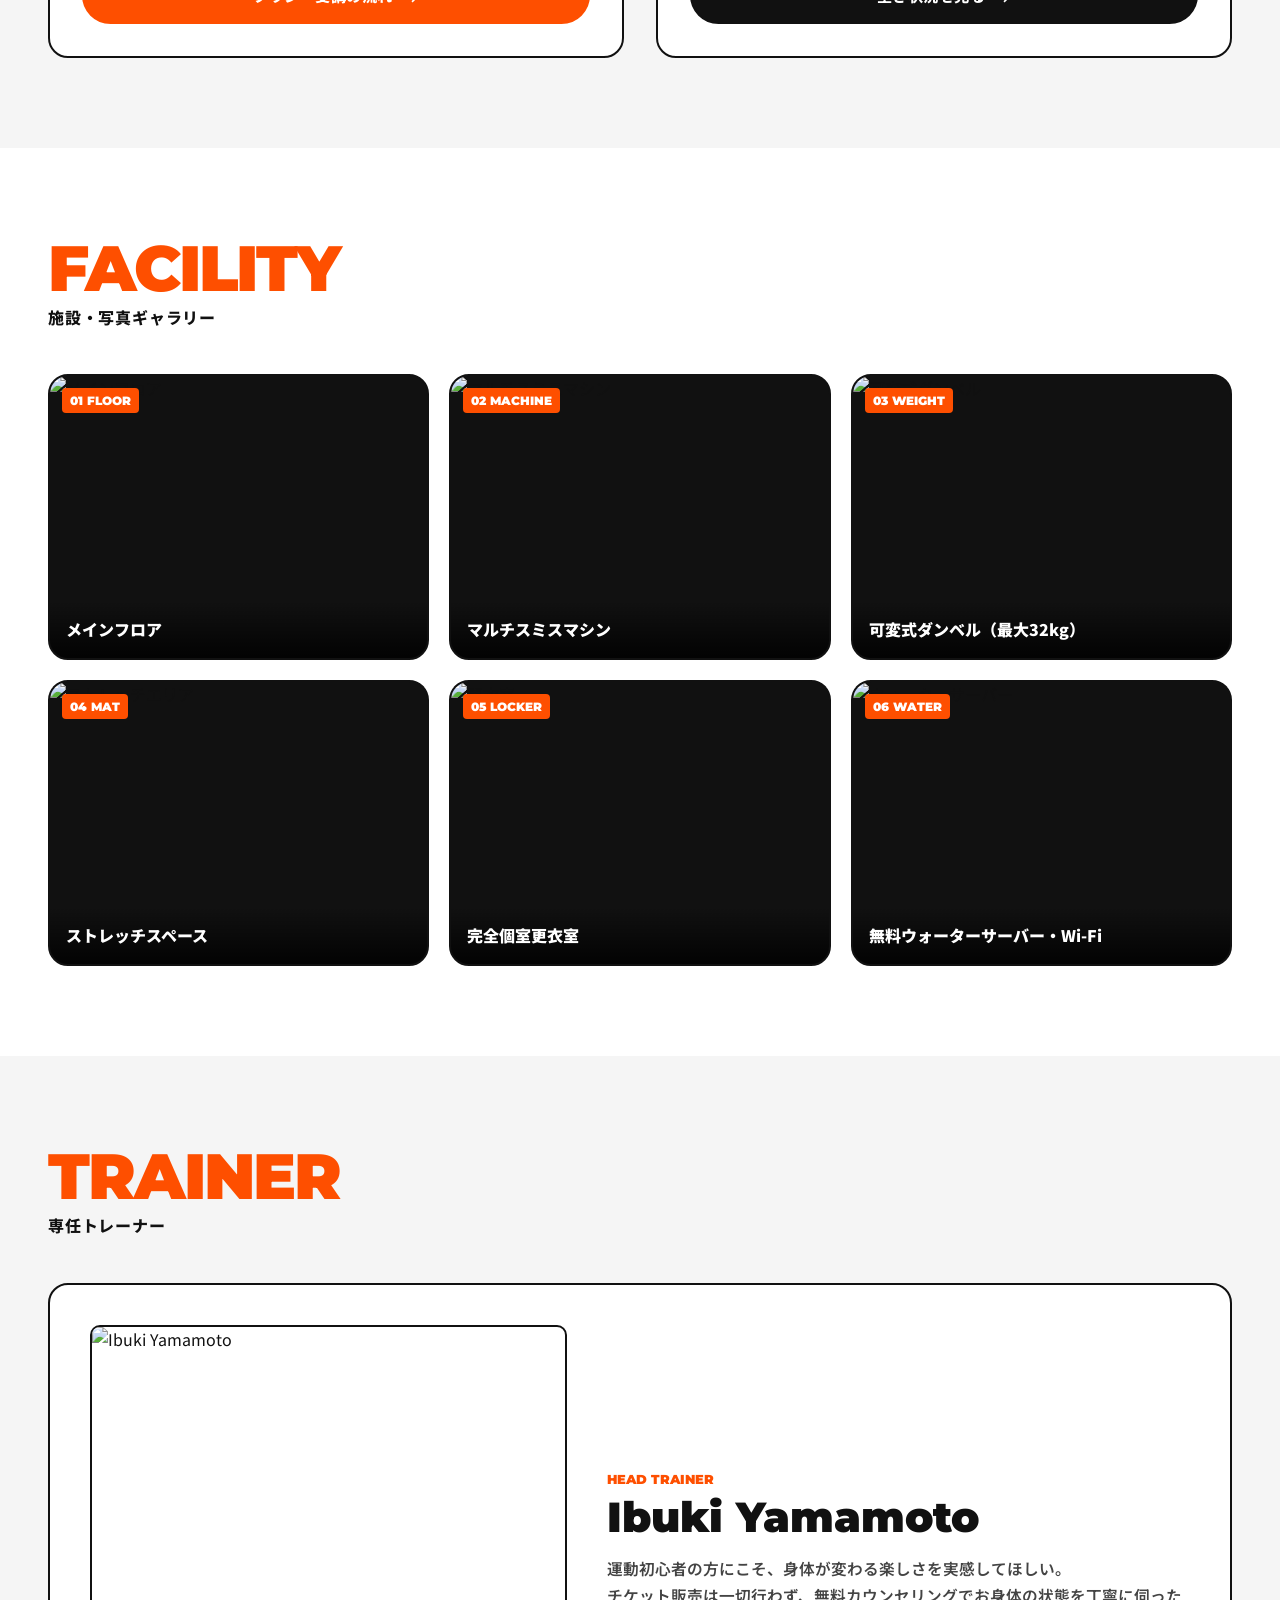
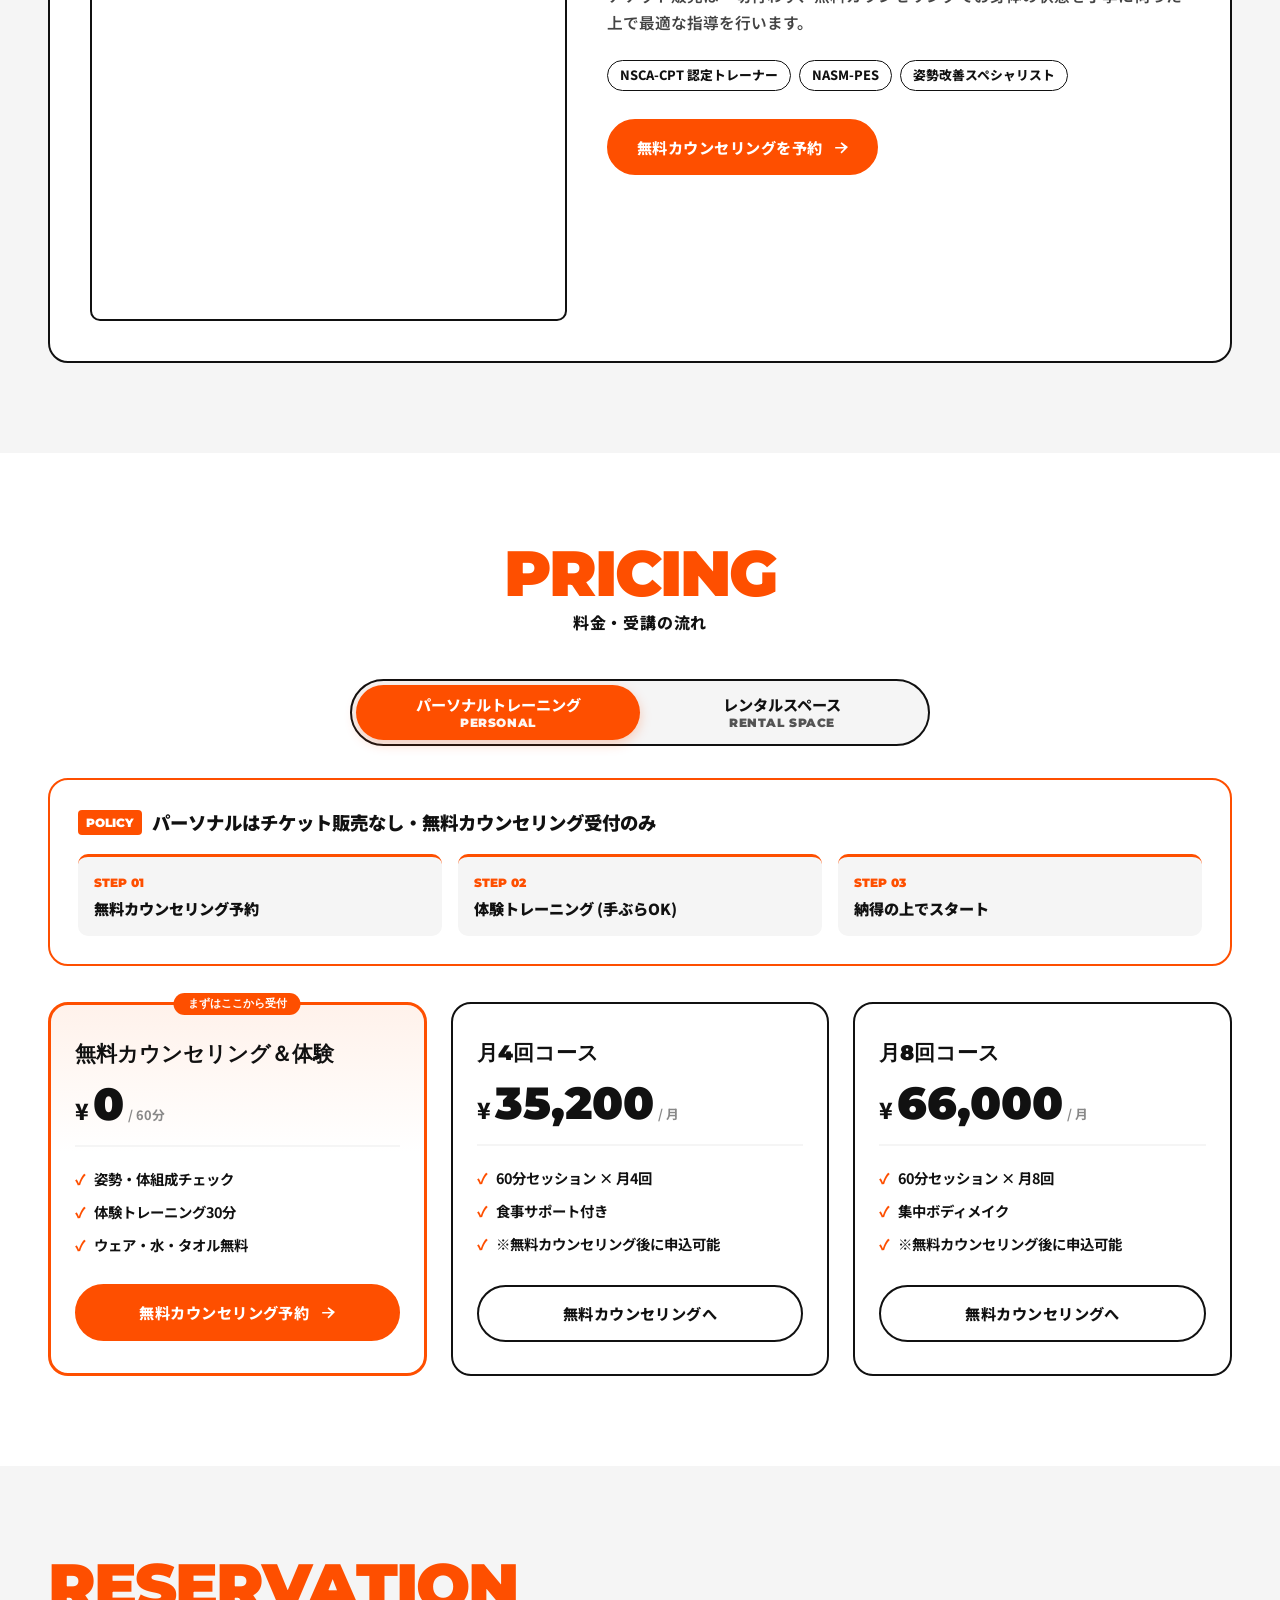
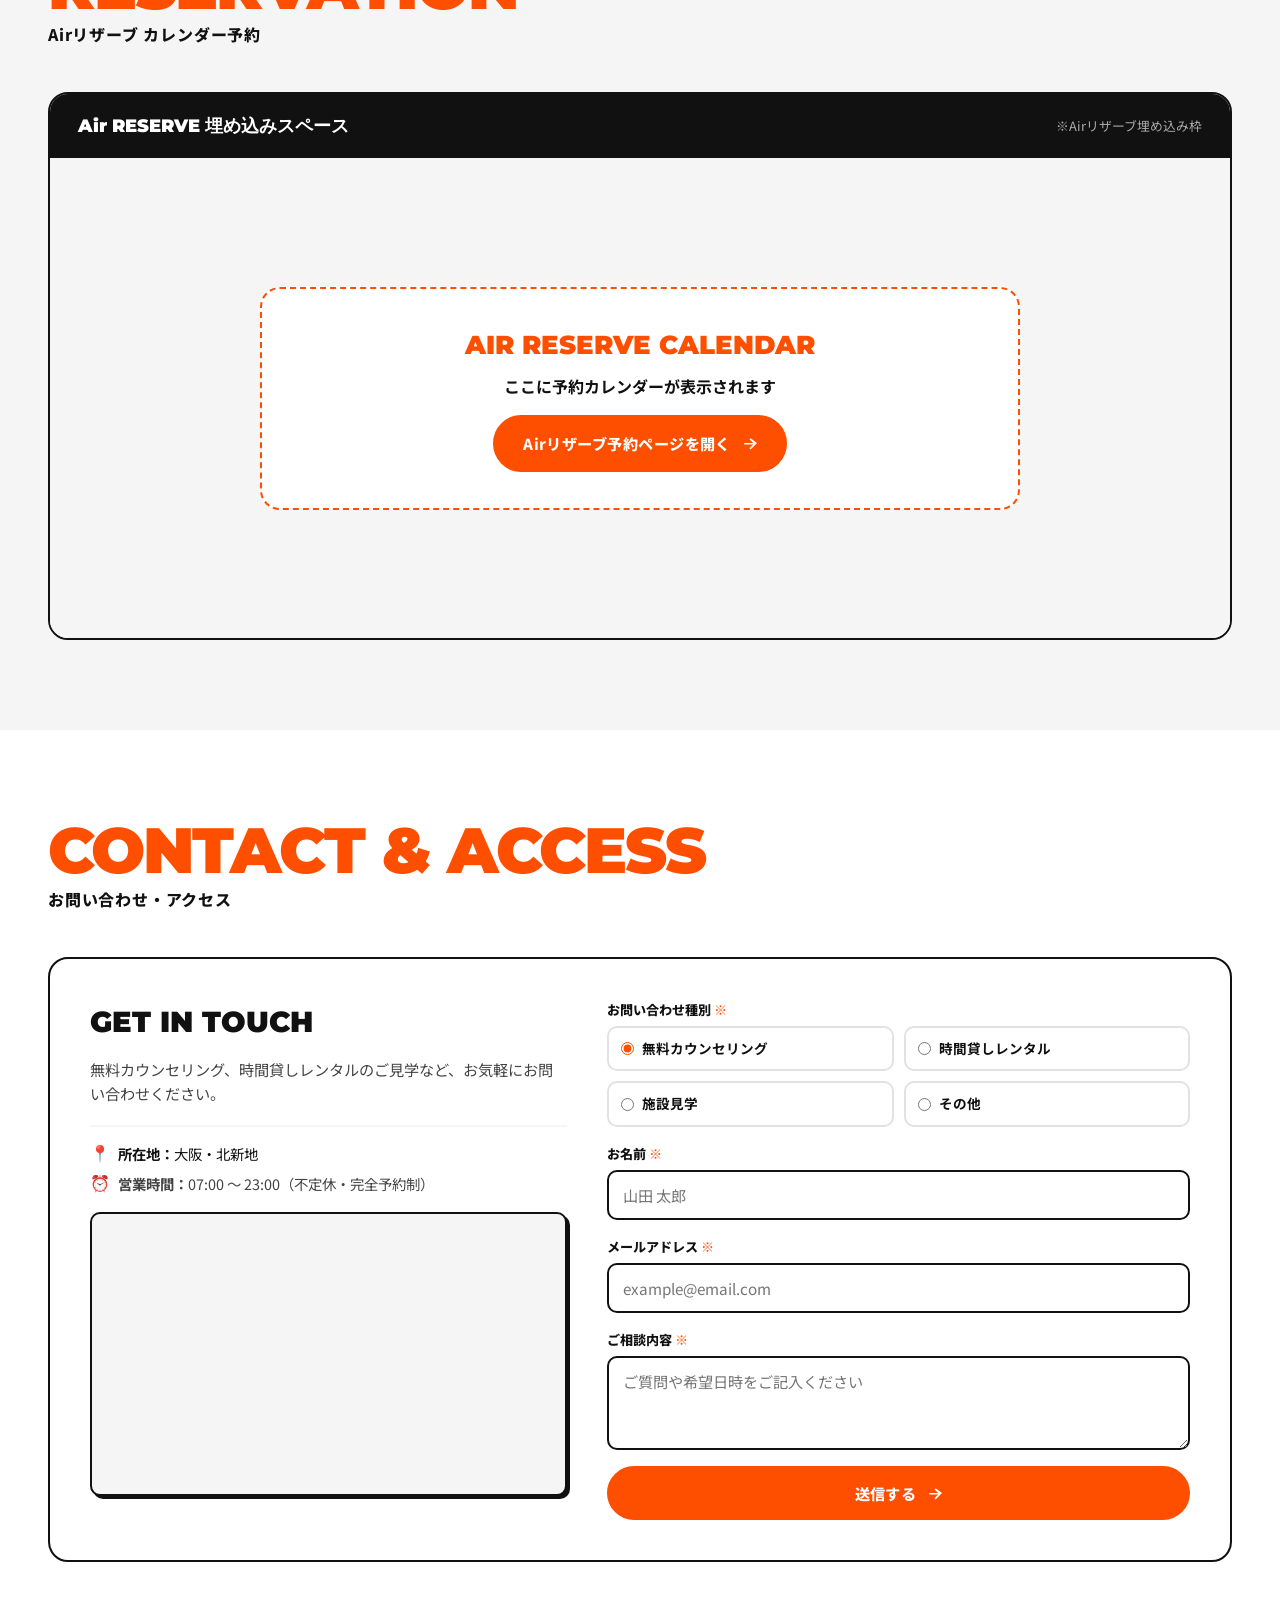
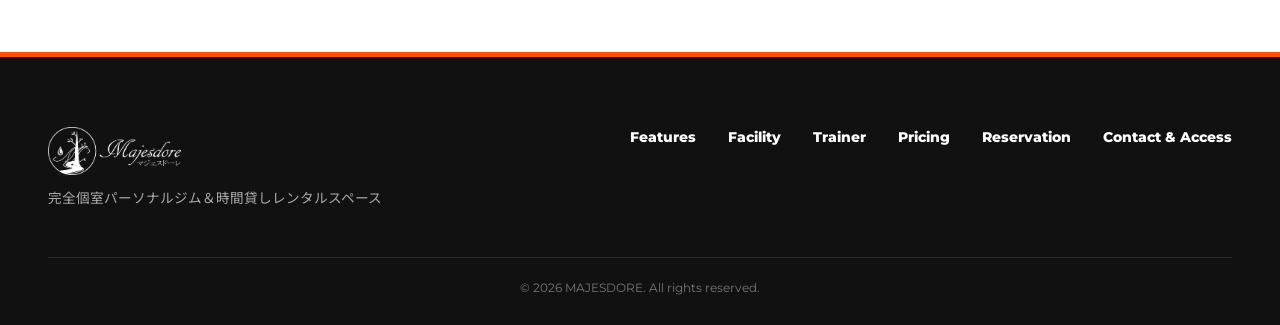
==== commit 94c87fa8: "ジム名修正" ====
--- a/index.html
+++ b/index.html
@@ -533,7 +533,7 @@
             <div class="contact-info-block">
               <p class="contact-info-item">
                 <span class="info-icon">📍</span>
-                <span><strong>所在地：</strong>大阪・北新地（E&amp;Aパーソナルジム）</span>
+                <span><strong>所在地：</strong>大阪・北新地</span>
               </p>
               <p class="contact-info-item contact-info-time">
                 <span class="info-icon">⏰</span>
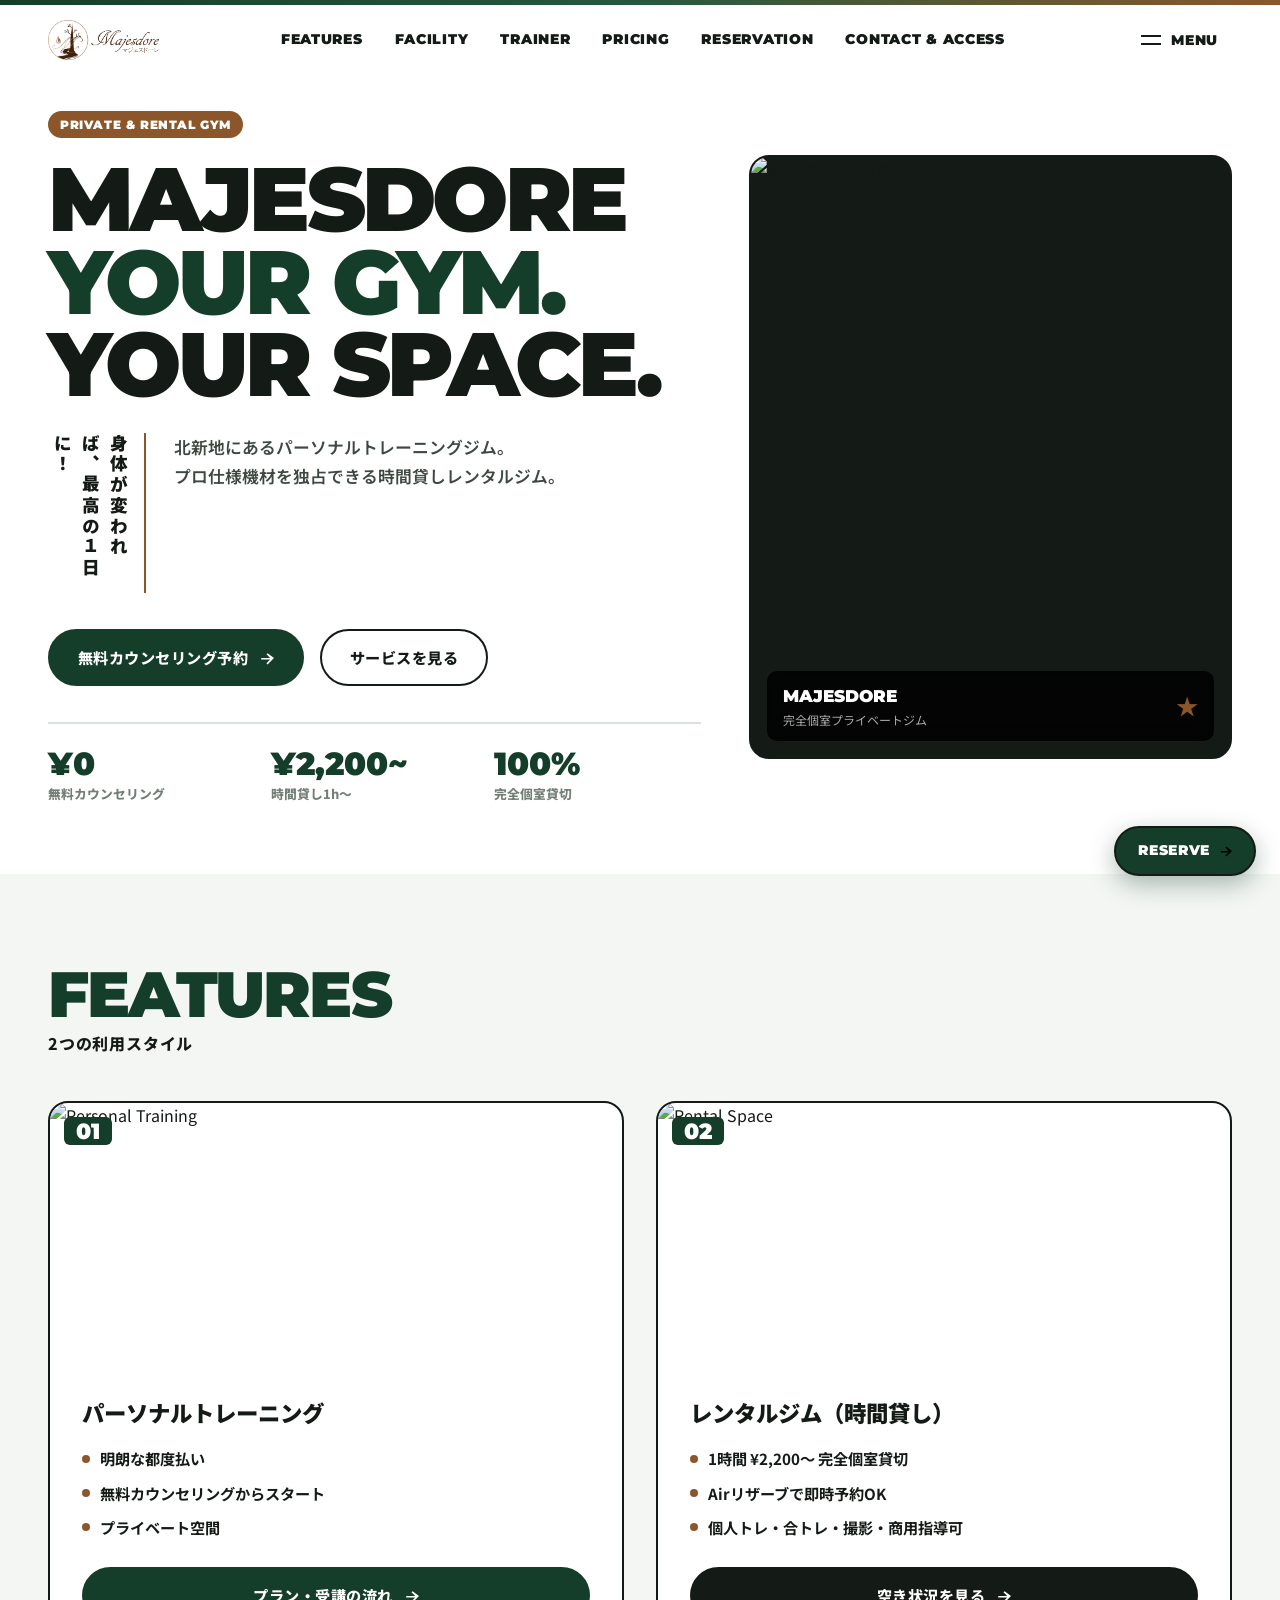
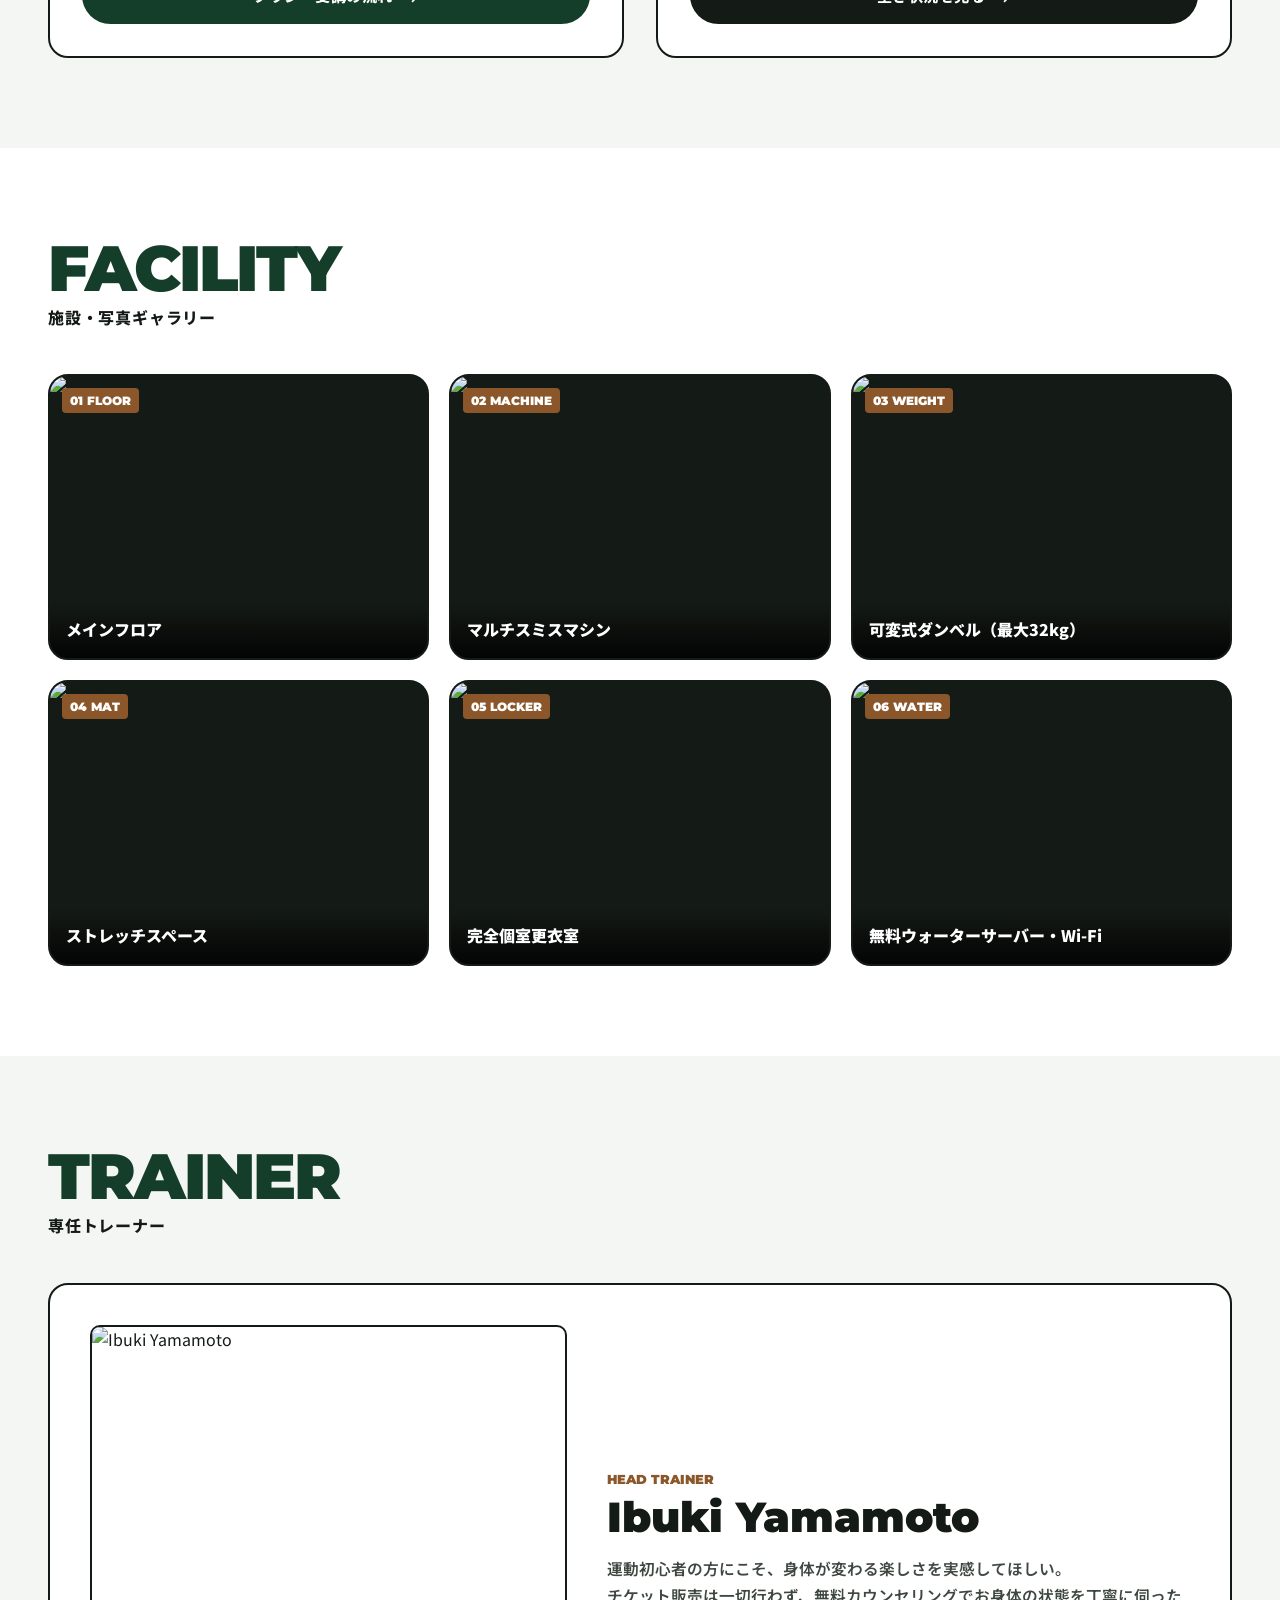
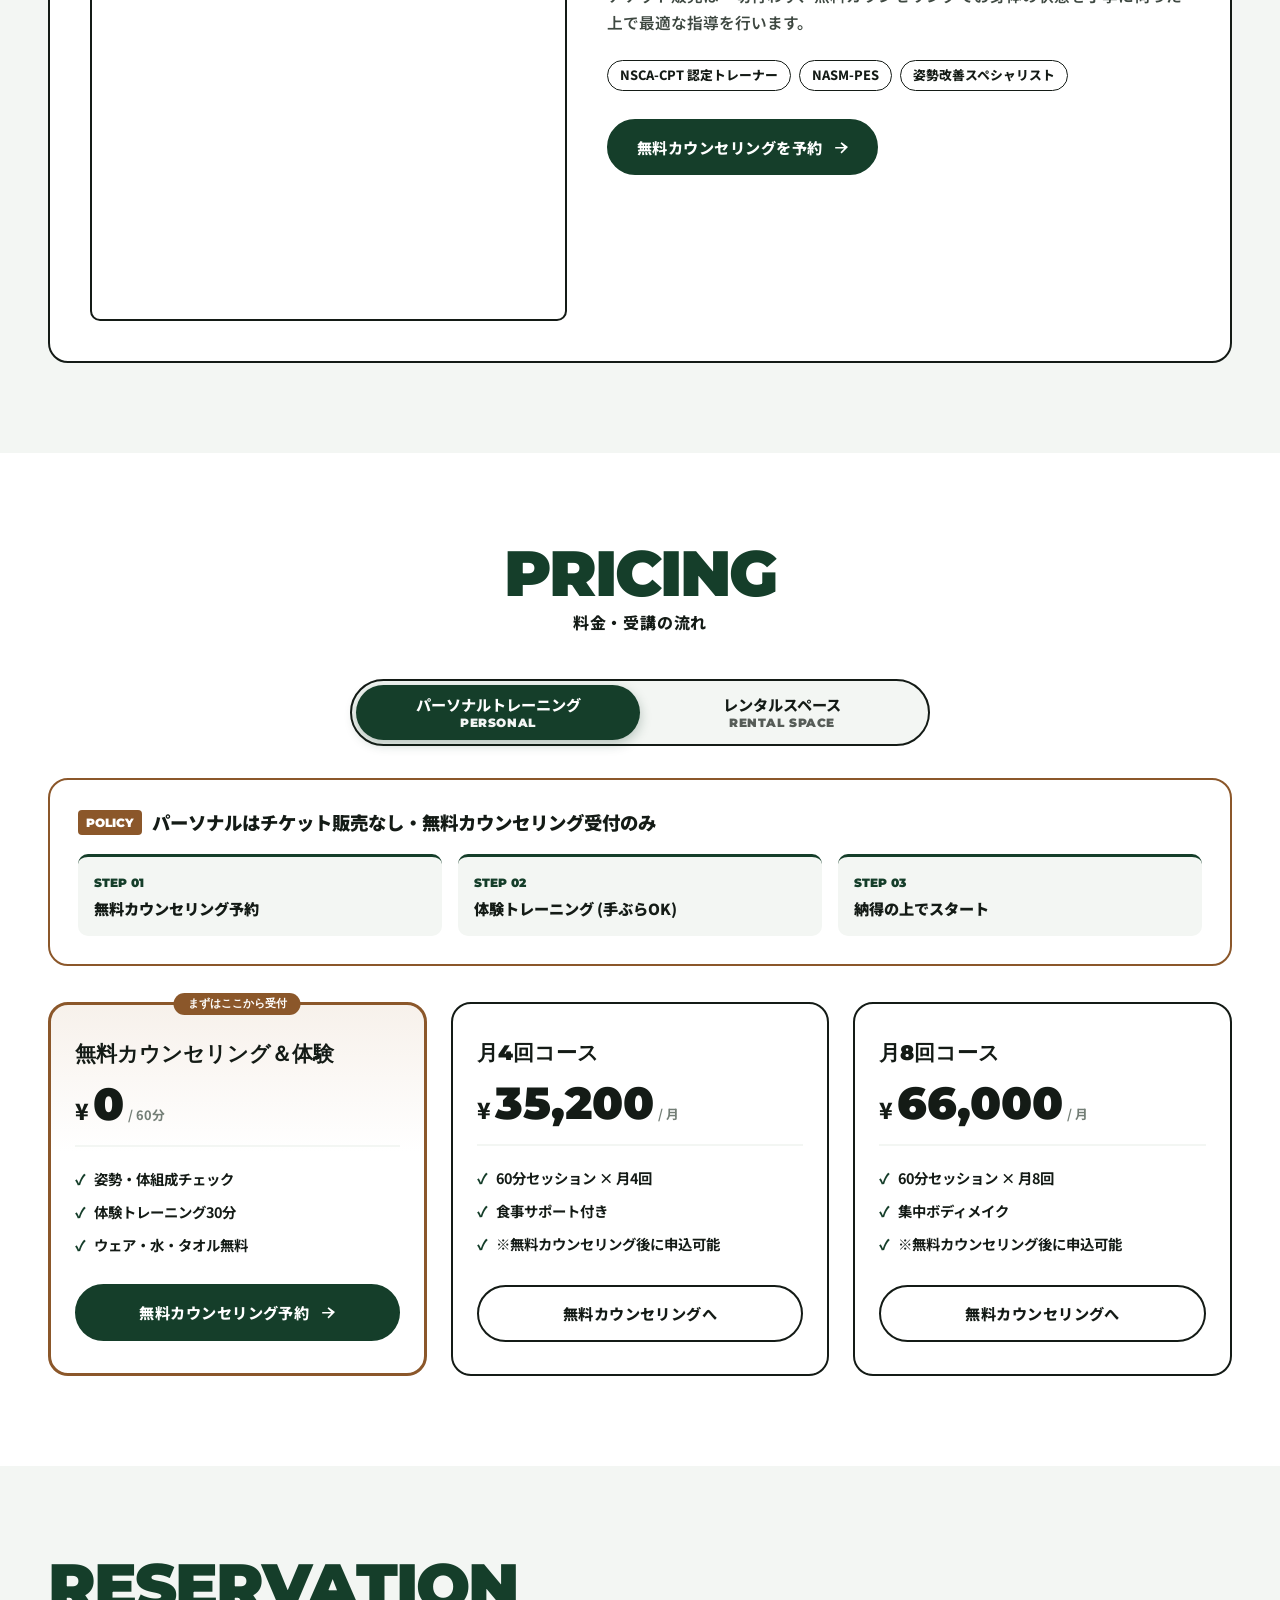
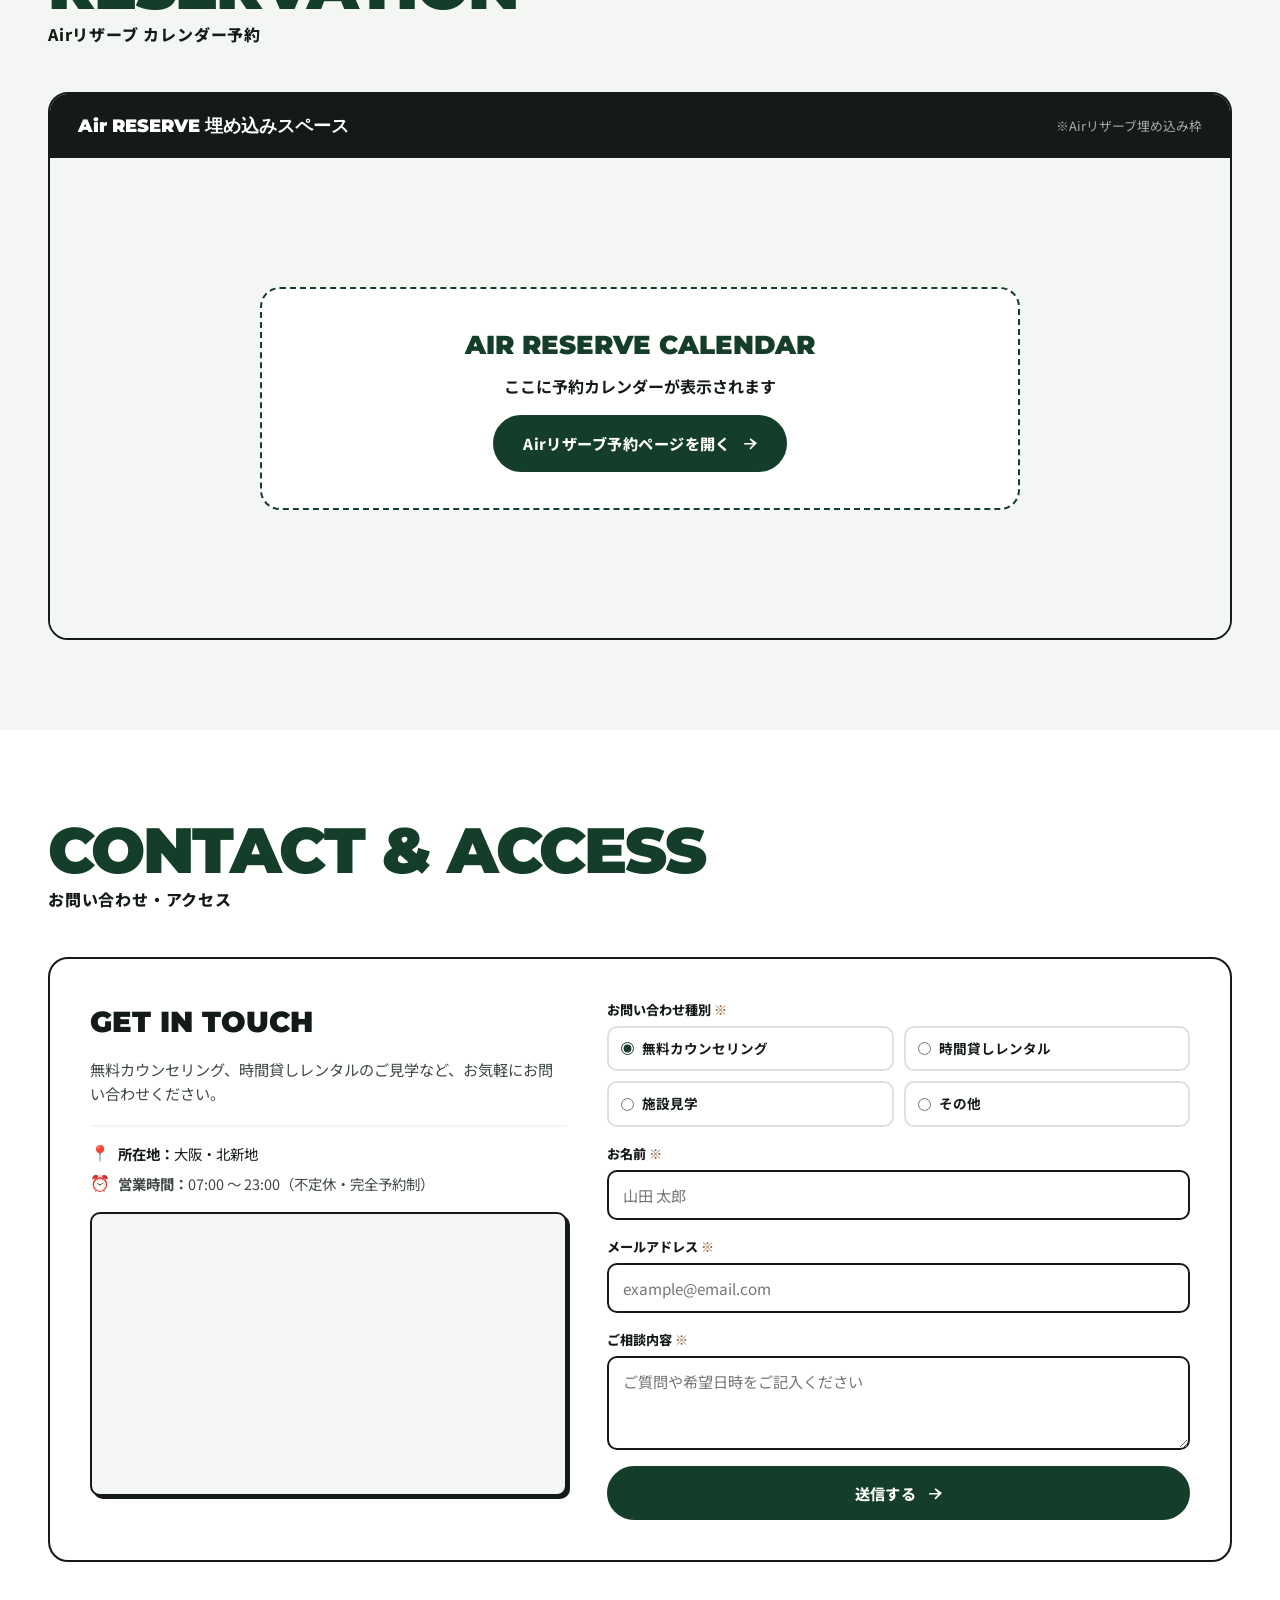
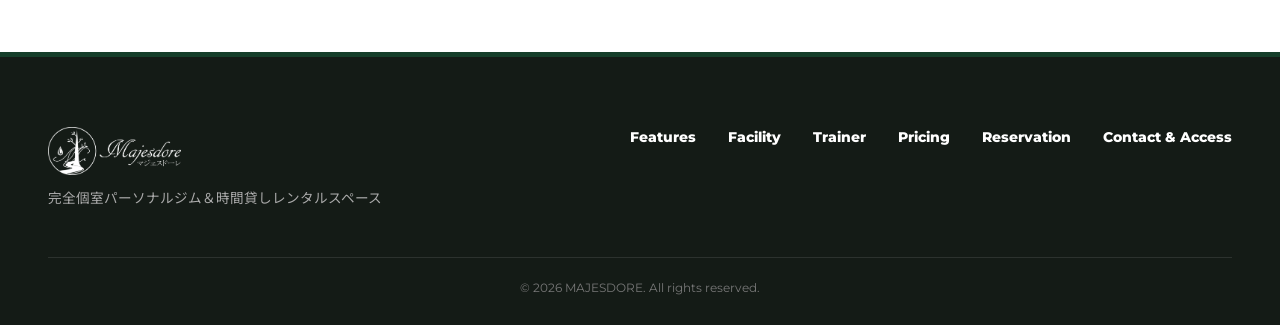
==== commit 0cad0f4c: "メインカラーを緑に変更" ====
--- a/index.html
+++ b/index.html
@@ -15,12 +15,12 @@
 </head>
 <body>
 
-  <!-- ballaholic Hub Signature: ページロード時のオレンジカーテンアンマスク演出 -->
+  <!-- ページロード時のフォレストグリーン カーテンアンマスク演出 -->
   <div class="page-loader" id="pageLoader">
     <div class="loader-badge">MAJESDORE</div>
   </div>
 
-  <!-- 最上部の5pxオレンジアクセントライン -->
+  <!-- 最上部のフォレストグリーン＆ウッドブラウン アクセントライン -->
   <div class="top-accent-line"></div>
 
   <!-- =================================================================
@@ -165,7 +165,7 @@
                   <h4>MAJESDORE</h4>
                   <p>完全個室プライベートジム</p>
                 </div>
-                <span style="color: var(--color-orange); font-size: 1.4rem;">★</span>
+                <span style="color: var(--color-accent); font-size: 1.4rem;">★</span>
               </div>
             </div>
           </div>
@@ -499,7 +499,7 @@
           -->
           <div class="reservation-embed-view" id="airReserveContainer">
             <div class="simulated-calendar">
-              <div style="font-family: var(--font-en); font-size: 1.6rem; font-weight: 900; color: var(--color-orange); margin-bottom: 8px;">
+              <div style="font-family: var(--font-en); font-size: 1.6rem; font-weight: 900; color: var(--color-primary); margin-bottom: 8px;">
                 AIR RESERVE CALENDAR
               </div>
               <p style="font-weight: 700; margin-bottom: 16px;">ここに予約カレンダーが表示されます</p>
@@ -638,7 +638,7 @@
   <!-- 送信完了モーダル -->
   <div class="modal-overlay" id="successModal">
     <div class="modal-card">
-      <div style="font-family: var(--font-en); font-size: 2rem; font-weight: 900; color: var(--color-orange); margin-bottom: 8px;">
+      <div style="font-family: var(--font-en); font-size: 2rem; font-weight: 900; color: var(--color-primary); margin-bottom: 8px;">
         THANK YOU!
       </div>
       <p style="font-weight: 700; margin-bottom: 24px;">送信が完了しました。24時間以内にご連絡いたします。</p>
--- a/css/style.css
+++ b/css/style.css
@@ -5,16 +5,39 @@
    ========================================================================== */
 
 :root {
-  --color-orange: #fe4f00;
-  --color-orange-hover: #e04500;
-  --color-orange-light: #fff2eb;
-  --color-black: #111111;
+  /* ==========================================================================
+     Forest Color Palette - MAJESDORE
+     Main Color: Deep Forest Green (#153e2a)
+     Accent Color: Warm Wood Brown (#8b572a)
+     ========================================================================== */
+  --color-primary: #153e2a;          /* メインカラー：深い緑 (Deep Forest Green) */
+  --color-primary-hover: #0e2b1d;    /* メインカラー：ホバー時 (Dark Forest) */
+  --color-primary-light: #edf4ef;    /* メインカラー淡色 (Sage Green Light) */
+  --color-primary-mid: #25593e;      /* メイン中間緑 */
+
+  --color-accent: #8b572a;           /* アクセントカラー：茶色 (Warm Wood & Bark Brown) */
+  --color-accent-hover: #72441e;     /* アクセントカラー：ホバー時 */
+  --color-accent-light: #f7f1eb;     /* アクセントカラー淡色 (Wood Beige Light) */
+  --color-accent-mid: #a76d3b;       /* アクセント中間ブラウン */
+
+  /* 後方互換用エイリアス（orangeクラス対応） */
+  --color-orange: var(--color-primary);
+  --color-orange-hover: var(--color-primary-hover);
+  --color-orange-light: var(--color-primary-light);
+
+  /* ブラウン用エイリアス */
+  --color-brown: var(--color-accent);
+  --color-brown-hover: var(--color-accent-hover);
+  --color-brown-light: var(--color-accent-light);
+
+  /* 森林トーンに最適化したニュートラルカラー */
+  --color-black: #141b16;            /* 深緑がかったフォレストチャコール */
   --color-black-pure: #000000;
   --color-white: #ffffff;
-  --color-gray-bg: #f5f5f5;
-  --color-gray-border: #e2e2e2;
-  --color-gray-dark: #444444;
-  --color-gray-muted: #888888;
+  --color-gray-bg: #f3f6f3;          /* やわらかなナチュラルグリーンホワイト */
+  --color-gray-border: #dbe2dc;      /* 自然なボーダー色 */
+  --color-gray-dark: #3e4841;        /* テキストダークグレー */
+  --color-gray-muted: #737e76;       /* サブテキストミュート */
 
   --font-en: 'Montserrat', -apple-system, sans-serif;
   --font-ja: 'Noto Sans JP', sans-serif;
@@ -81,7 +104,7 @@
 .page-loader {
   position: fixed;
   inset: 0;
-  background-color: var(--color-orange);
+  background-color: var(--color-primary);
   z-index: 10000;
   pointer-events: none;
   transform: translateY(0%);
@@ -109,14 +132,14 @@
   to { opacity: 1; transform: scale(1.02); }
 }
 
-/* Top 5px Orange Line */
+/* Top Gradient Accent Line (Forest Green to Earth Brown) */
 .top-accent-line {
   position: fixed;
   top: 0;
   left: 0;
   width: 100%;
   height: 5px;
-  background-color: var(--color-orange);
+  background: linear-gradient(90deg, var(--color-primary) 0%, var(--color-primary-mid) 50%, var(--color-accent) 100%);
   z-index: 9998;
 }
 
@@ -172,7 +195,7 @@
 }
 
 .nav-item-link:hover {
-  color: var(--color-orange);
+  color: var(--color-primary);
 }
 
 /* ballaholic Menu Button */
@@ -192,7 +215,7 @@
 }
 
 .btn-menu-toggle:hover {
-  color: var(--color-orange);
+  color: var(--color-primary);
 }
 
 .menu-bars-icon {
@@ -213,7 +236,7 @@
 }
 
 /* ==========================================================================
-   Dual-Slide Menu Drawer (Orange Layer + White Content Panel)
+   Dual-Slide Menu Drawer (Forest Green Layer + White Content Panel)
    ========================================================================== */
 .menu-backdrop {
   position: fixed;
@@ -231,7 +254,7 @@
   pointer-events: auto;
 }
 
-/* Orange Under-Layer */
+/* Forest Green Under-Layer */
 .menu-layer-orange {
   position: fixed;
   top: 0;
@@ -239,7 +262,7 @@
   width: 100%;
   max-width: 620px;
   height: 100%;
-  background-color: var(--color-orange);
+  background-color: var(--color-primary);
   z-index: 9550;
   transition: right 0.4s cubic-bezier(0.16, 1, 0.3, 1);
 }
@@ -301,7 +324,7 @@
   font-family: var(--font-en);
   font-size: 1.5rem;
   font-weight: 900;
-  color: var(--color-orange);
+  color: var(--color-primary);
   text-transform: uppercase;
   letter-spacing: -0.01em;
 }
@@ -337,23 +360,41 @@
   cursor: pointer;
   position: relative;
   overflow: hidden;
-  transition: transform 0.2s ease, background-color 0.2s ease, color 0.2s ease;
+  transition: transform 0.2s ease, background-color 0.2s ease, color 0.2s ease, box-shadow 0.2s ease;
 }
 
 .btn-pill:hover {
   transform: translateY(-2px);
 }
 
+/* Primary Button (深い緑) */
+.btn-pill-primary,
 .btn-pill-orange {
-  background-color: var(--color-orange);
+  background-color: var(--color-primary);
   color: var(--color-white);
-  border: 2px solid var(--color-orange);
-}
-
+  border: 2px solid var(--color-primary);
+}
+
+.btn-pill-primary:hover,
 .btn-pill-orange:hover {
-  background-color: var(--color-orange-hover);
-  border-color: var(--color-orange-hover);
-  box-shadow: 0 8px 24px rgba(254, 79, 0, 0.3);
+  background-color: var(--color-primary-hover);
+  border-color: var(--color-primary-hover);
+  box-shadow: 0 8px 24px rgba(21, 62, 42, 0.32);
+}
+
+/* Accent Button (茶色 / アースウッド) */
+.btn-pill-brown,
+.btn-pill-accent {
+  background-color: var(--color-accent);
+  color: var(--color-white);
+  border: 2px solid var(--color-accent);
+}
+
+.btn-pill-brown:hover,
+.btn-pill-accent:hover {
+  background-color: var(--color-accent-hover);
+  border-color: var(--color-accent-hover);
+  box-shadow: 0 8px 24px rgba(139, 87, 42, 0.32);
 }
 
 .btn-pill-black {
@@ -363,8 +404,8 @@
 }
 
 .btn-pill-black:hover {
-  background-color: var(--color-orange);
-  border-color: var(--color-orange);
+  background-color: var(--color-primary);
+  border-color: var(--color-primary);
 }
 
 .btn-pill-outline {
@@ -374,9 +415,9 @@
 }
 
 .btn-pill-outline:hover {
-  border-color: var(--color-orange);
-  color: var(--color-orange);
-  background-color: var(--color-orange-light);
+  border-color: var(--color-accent);
+  color: var(--color-accent);
+  background-color: var(--color-accent-light);
 }
 
 .btn-pill svg {
@@ -412,7 +453,7 @@
 
 .hero-badge-tag {
   display: inline-block;
-  background-color: var(--color-orange);
+  background-color: var(--color-accent);
   color: #fff;
   font-family: var(--font-en);
   font-size: 0.75rem;
@@ -435,7 +476,7 @@
 }
 
 .hero-giant-title span {
-  color: var(--color-orange);
+  color: var(--color-primary);
 }
 
 .hero-content-row {
@@ -450,7 +491,7 @@
   font-weight: 900;
   font-size: 1.1rem;
   letter-spacing: 0.15em;
-  border-right: 2px solid var(--color-orange);
+  border-right: 2px solid var(--color-accent);
   padding-right: 12px;
   height: 160px;
   display: flex;
@@ -466,7 +507,7 @@
 }
 
 .hero-minimal-desc strong {
-  color: var(--color-orange);
+  color: var(--color-primary);
   font-weight: 900;
 }
 
@@ -489,7 +530,7 @@
   font-family: var(--font-en);
   font-size: 2rem;
   font-weight: 900;
-  color: var(--color-orange);
+  color: var(--color-primary);
   line-height: 1;
 }
 
@@ -565,7 +606,7 @@
   font-family: var(--font-en);
   font-size: clamp(2.4rem, 5vw, 4rem);
   font-weight: 900;
-  color: var(--color-orange);
+  color: var(--color-primary);
   line-height: 0.95;
   text-transform: uppercase;
   letter-spacing: -0.03em;
@@ -599,7 +640,7 @@
 }
 
 .feature-card:hover {
-  border-color: var(--color-orange);
+  border-color: var(--color-primary);
   transform: translateY(-4px);
 }
 
@@ -624,7 +665,7 @@
   position: absolute;
   top: 14px;
   left: 14px;
-  background-color: var(--color-orange);
+  background-color: var(--color-primary);
   color: #fff;
   font-family: var(--font-en);
   font-size: 1.4rem;
@@ -666,7 +707,7 @@
   width: 8px;
   height: 8px;
   border-radius: var(--radius-full);
-  background-color: var(--color-orange);
+  background-color: var(--color-accent);
 }
 
 /* ==========================================================================
@@ -690,7 +731,7 @@
 }
 
 .gallery-card:hover {
-  border-color: var(--color-orange);
+  border-color: var(--color-primary);
   transform: translateY(-3px);
 }
 
@@ -709,7 +750,7 @@
   position: absolute;
   top: 12px;
   left: 12px;
-  background-color: var(--color-orange);
+  background-color: var(--color-accent);
   color: #fff;
   font-family: var(--font-en);
   font-size: 0.75rem;
@@ -764,7 +805,7 @@
   font-family: var(--font-en);
   font-size: 0.8rem;
   font-weight: 900;
-  color: var(--color-orange);
+  color: var(--color-accent);
   text-transform: uppercase;
   margin-bottom: 4px;
   display: block;
@@ -805,7 +846,7 @@
    Pricing Section (No Tickets, Consultation Only)
    ========================================================================== */
 .policy-box {
-  border: 2px solid var(--color-orange);
+  border: 2px solid var(--color-accent);
   border-radius: var(--radius-card);
   background-color: #fff;
   padding: 28px;
@@ -822,7 +863,7 @@
 }
 
 .policy-tag {
-  background-color: var(--color-orange);
+  background-color: var(--color-accent);
   color: #fff;
   font-family: var(--font-en);
   font-size: 0.75rem;
@@ -846,14 +887,14 @@
   background-color: var(--color-gray-bg);
   padding: 16px;
   border-radius: var(--radius-sm);
-  border-top: 3px solid var(--color-orange);
+  border-top: 3px solid var(--color-primary);
 }
 
 .step-card span {
   font-family: var(--font-en);
   font-size: 0.75rem;
   font-weight: 900;
-  color: var(--color-orange);
+  color: var(--color-primary);
   display: block;
   margin-bottom: 4px;
 }
@@ -912,13 +953,13 @@
 }
 
 .tab-btn:hover {
-  color: var(--color-orange);
+  color: var(--color-primary);
 }
 
 .tab-btn.active {
-  background-color: var(--color-orange);
+  background-color: var(--color-primary);
   color: #fff;
-  box-shadow: 0 4px 12px rgba(255, 77, 0, 0.25);
+  box-shadow: 0 4px 12px rgba(21, 62, 42, 0.28);
 }
 
 .tab-btn.active .tab-name-en {
@@ -951,14 +992,14 @@
 }
 
 .price-card:hover {
-  border-color: var(--color-orange);
+  border-color: var(--color-primary);
   transform: translateY(-4px);
 }
 
 .price-card.featured {
-  border-color: var(--color-orange);
+  border-color: var(--color-accent);
   border-width: 3px;
-  background: linear-gradient(180deg, var(--color-orange-light) 0%, #fff 40%);
+  background: linear-gradient(180deg, var(--color-accent-light) 0%, #fff 40%);
 }
 
 .ribbon {
@@ -966,7 +1007,7 @@
   top: -12px;
   left: 50%;
   transform: translateX(-50%);
-  background-color: var(--color-orange);
+  background-color: var(--color-accent);
   color: #fff;
   font-family: var(--font-en);
   font-size: 0.7rem;
@@ -1029,7 +1070,7 @@
 
 .price-features li::before {
   content: '✓';
-  color: var(--color-orange);
+  color: var(--color-primary);
   font-weight: 900;
 }
 
@@ -1075,7 +1116,7 @@
   width: 100%;
   max-width: 760px;
   background-color: #fff;
-  border: 2px dashed var(--color-orange);
+  border: 2px dashed var(--color-primary);
   border-radius: var(--radius-card);
   padding: 36px 24px;
   text-align: center;
@@ -1154,7 +1195,7 @@
 }
 
 .field-label .req {
-  color: var(--color-orange);
+  color: var(--color-accent);
 }
 
 .field-input, .field-textarea {
@@ -1169,7 +1210,7 @@
 }
 
 .field-input:focus, .field-textarea:focus {
-  border-color: var(--color-orange);
+  border-color: var(--color-primary);
 }
 
 .field-radios {
@@ -1191,7 +1232,7 @@
 }
 
 .field-radio-opt input {
-  accent-color: var(--color-orange);
+  accent-color: var(--color-primary);
 }
 
 /* ==========================================================================
@@ -1201,7 +1242,7 @@
   background-color: var(--color-black);
   color: #fff;
   padding: 70px 0 28px;
-  border-top: 5px solid var(--color-orange);
+  border-top: 5px solid var(--color-primary);
 }
 
 .footer-inner {
@@ -1236,7 +1277,7 @@
   position: fixed;
   bottom: 24px;
   right: 24px;
-  background-color: var(--color-orange);
+  background-color: var(--color-primary);
   color: #fff;
   border: 2px solid var(--color-black);
   padding: 12px 22px;
@@ -1248,16 +1289,16 @@
   display: flex;
   align-items: center;
   gap: 8px;
-  box-shadow: 0 8px 24px rgba(254, 79, 0, 0.35);
+  box-shadow: 0 8px 24px rgba(21, 62, 42, 0.35);
   z-index: 8500;
-  transition: transform 0.25s var(--ease-bounce), background-color 0.2s ease;
+  transition: transform 0.25s var(--ease-bounce), background-color 0.2s ease, border-color 0.2s ease, color 0.2s ease;
 }
 
 .floating-reserve-pill:hover {
   transform: translateY(-4px) scale(1.03);
   background-color: var(--color-black);
-  color: var(--color-orange);
-  border-color: var(--color-orange);
+  color: var(--color-accent-light);
+  border-color: var(--color-accent);
 }
 
 /* Modal */
@@ -1407,7 +1448,7 @@
     writing-mode: horizontal-tb;
     height: auto;
     border-right: none;
-    border-left: 3px solid var(--color-orange);
+    border-left: 3px solid var(--color-accent);
     padding-left: 10px;
     padding-bottom: 0;
     padding-right: 0;
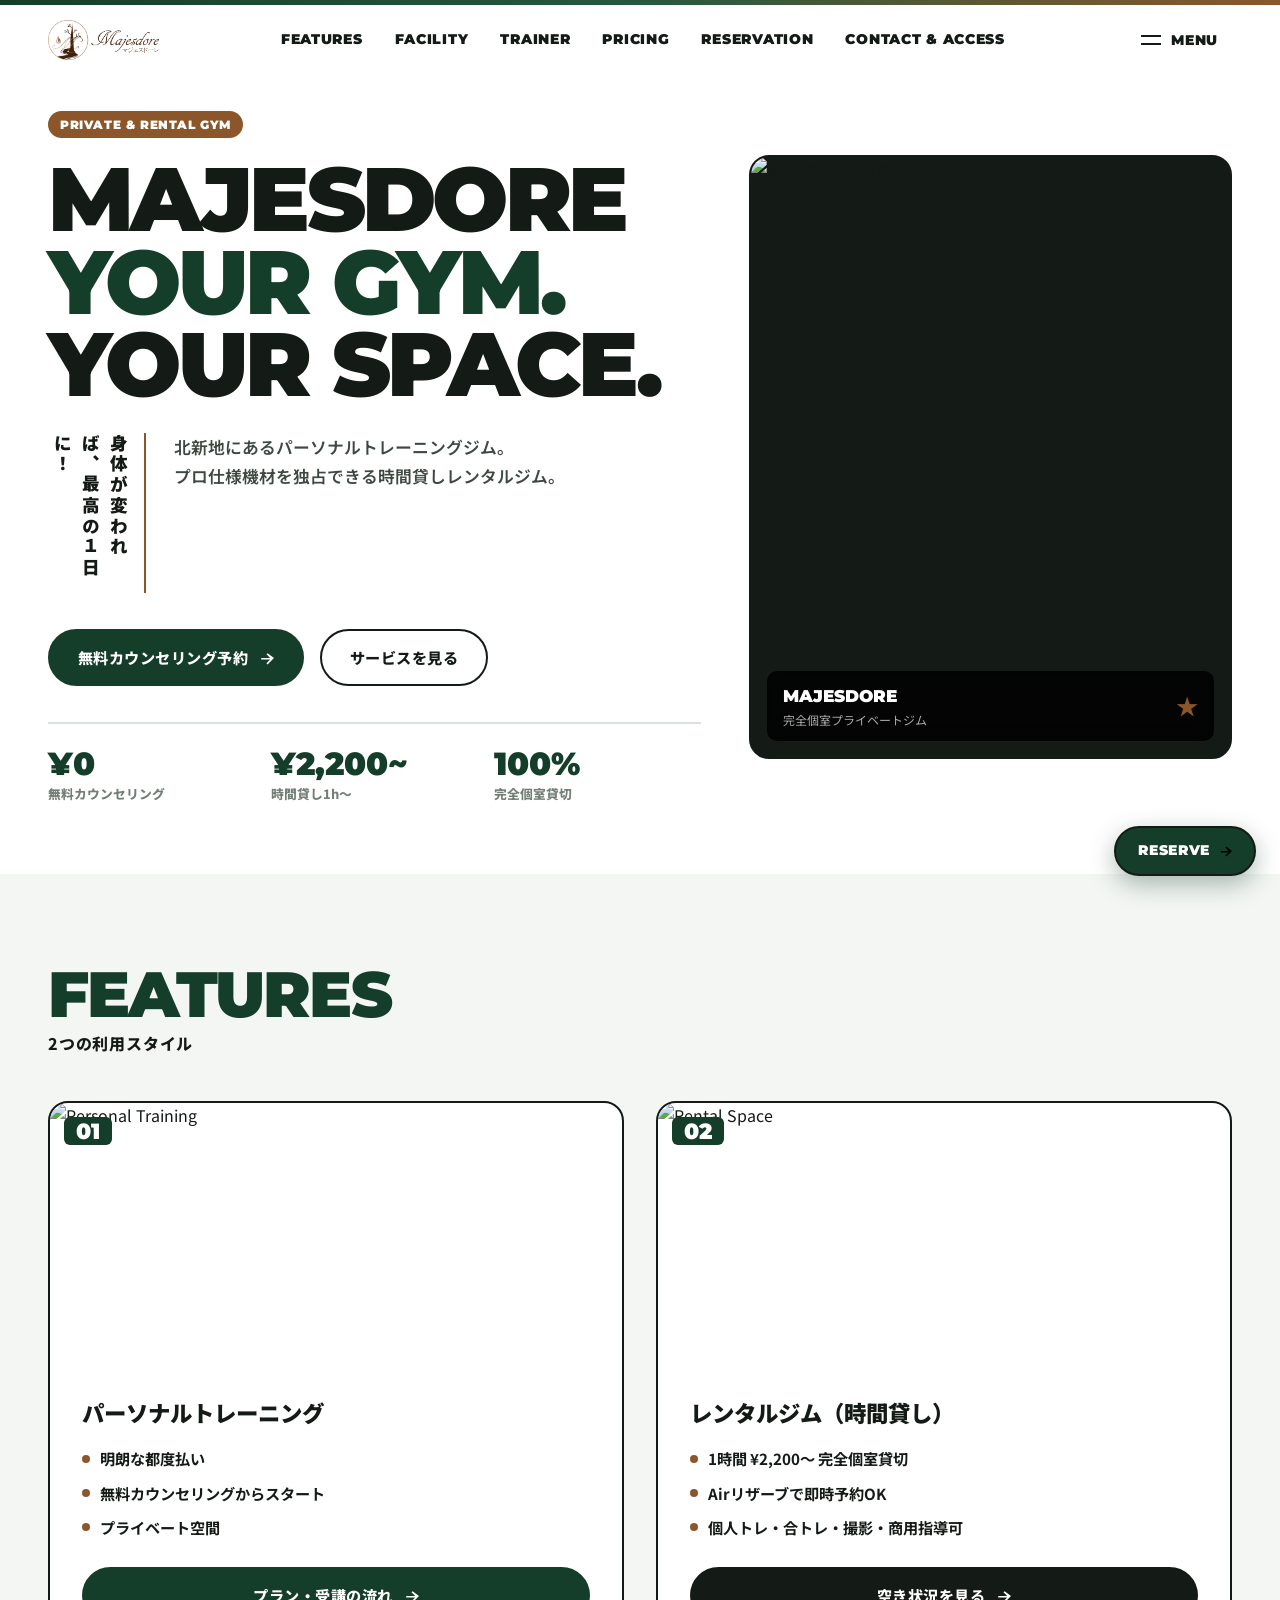
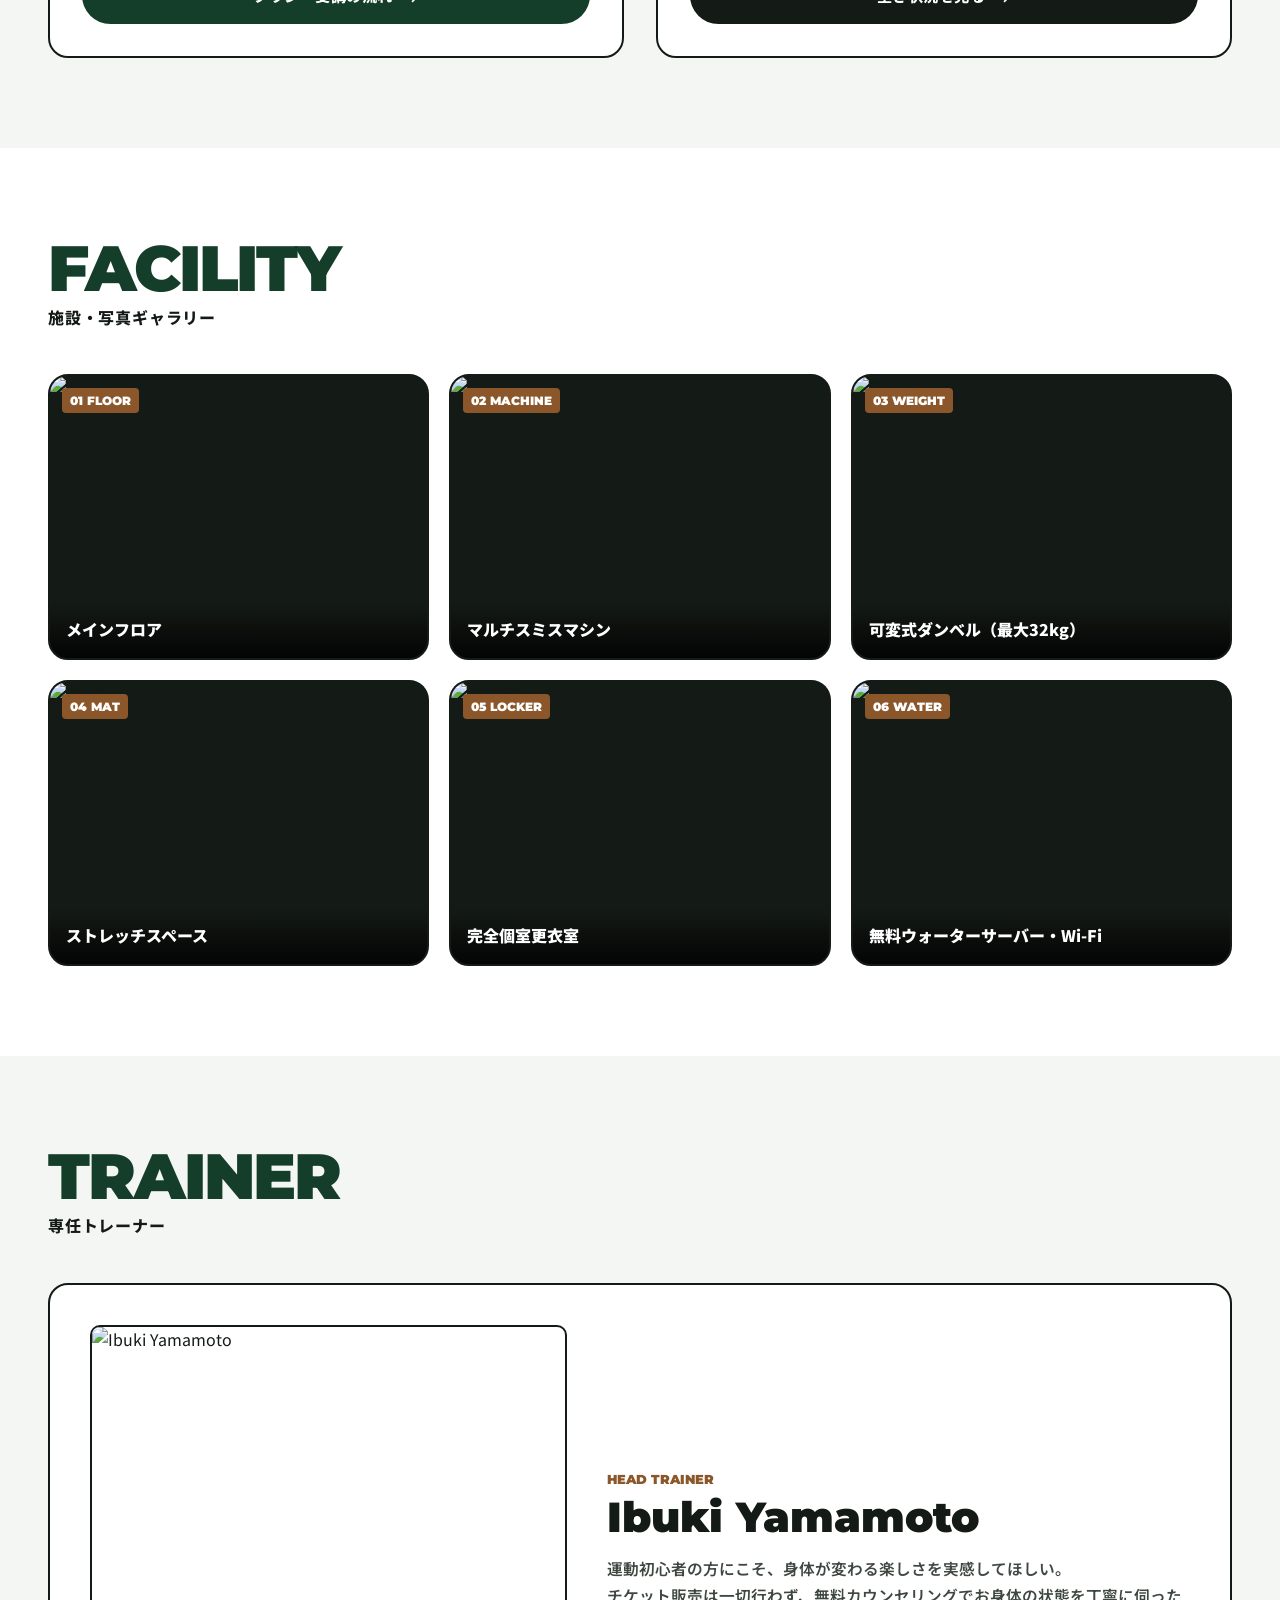
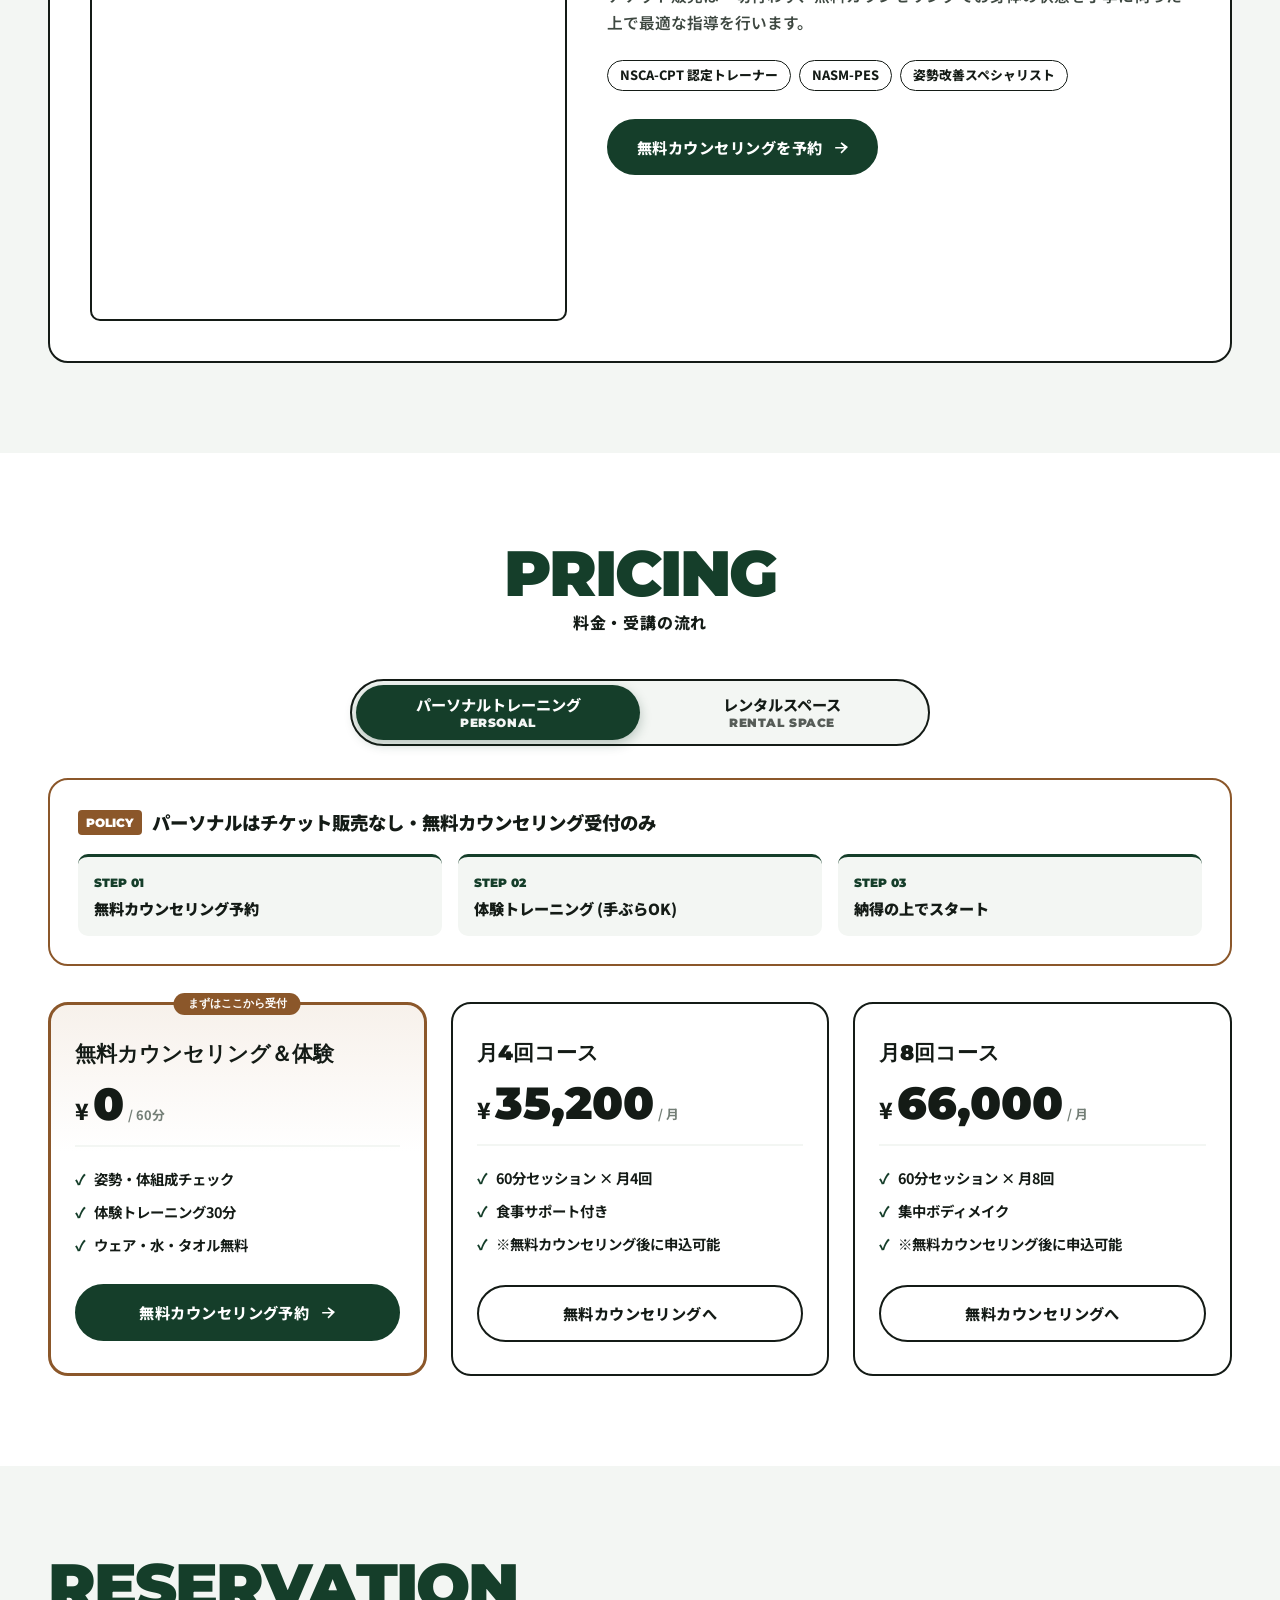
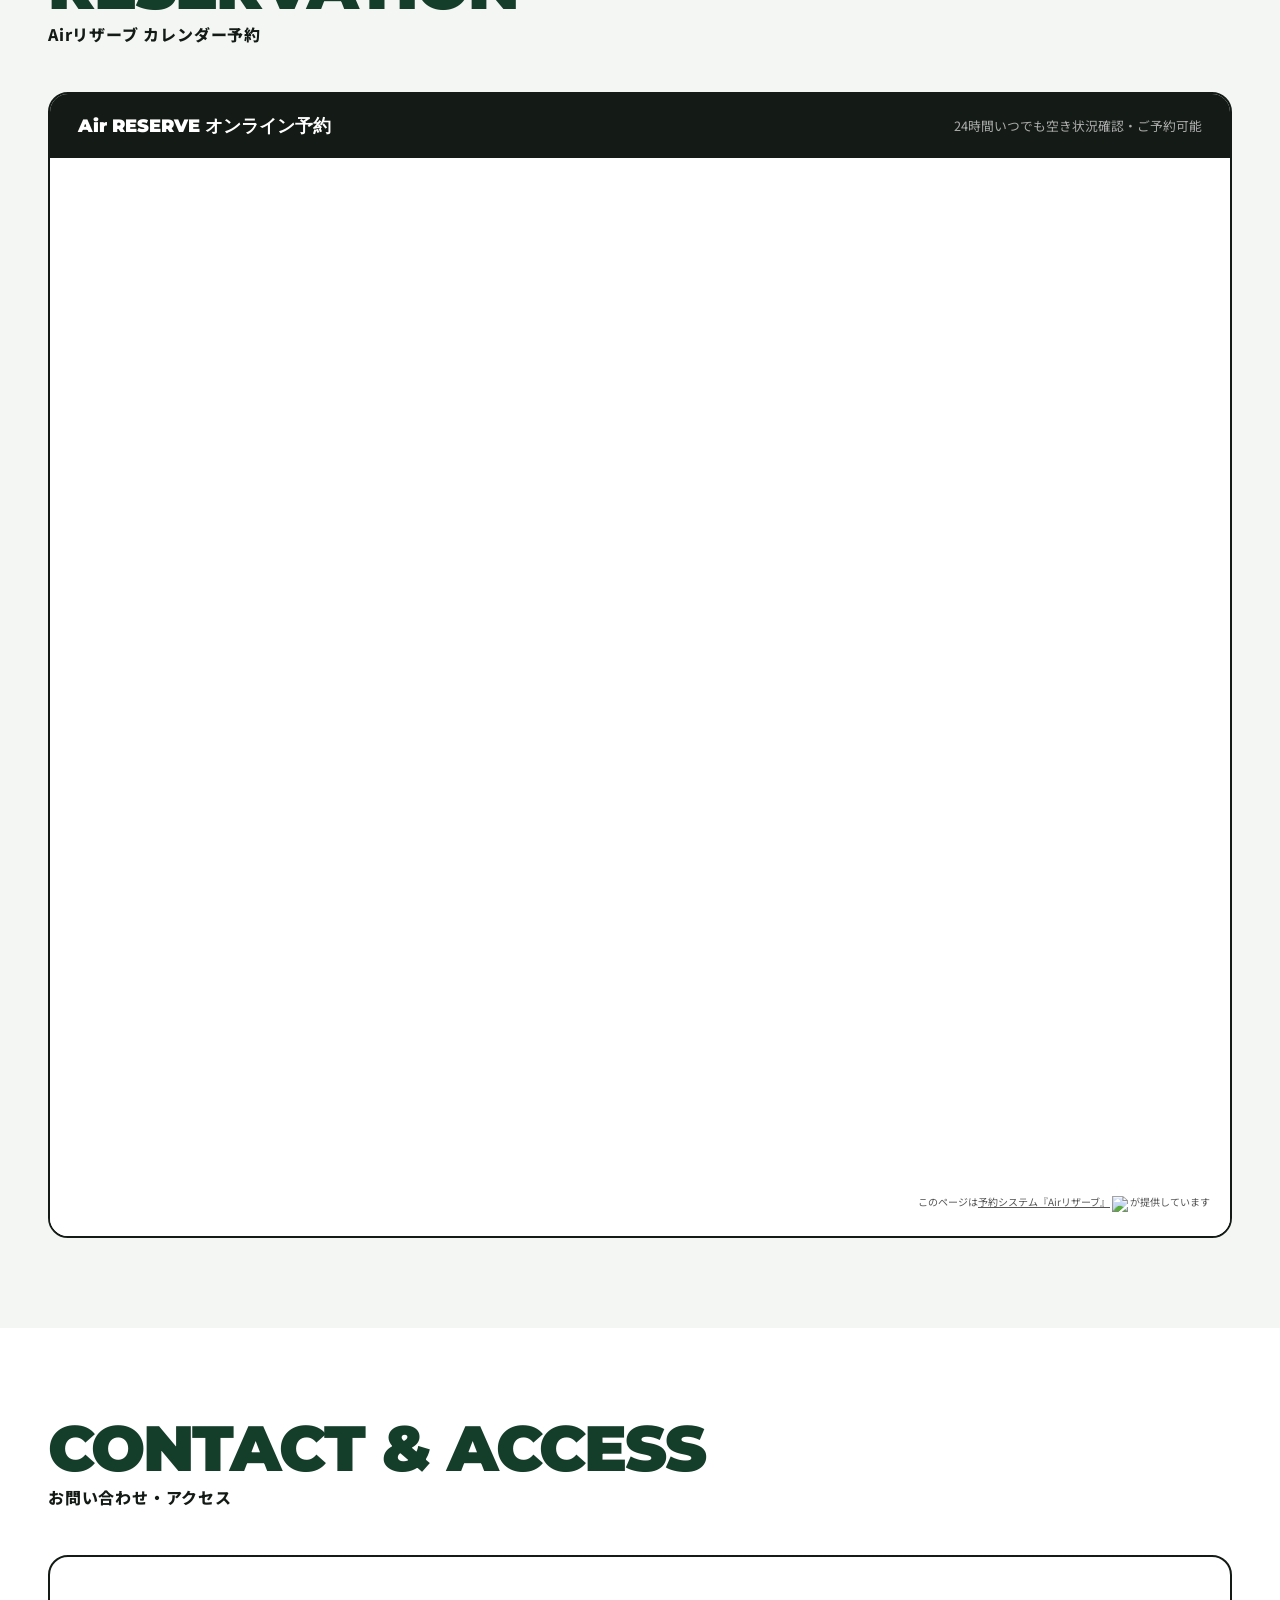
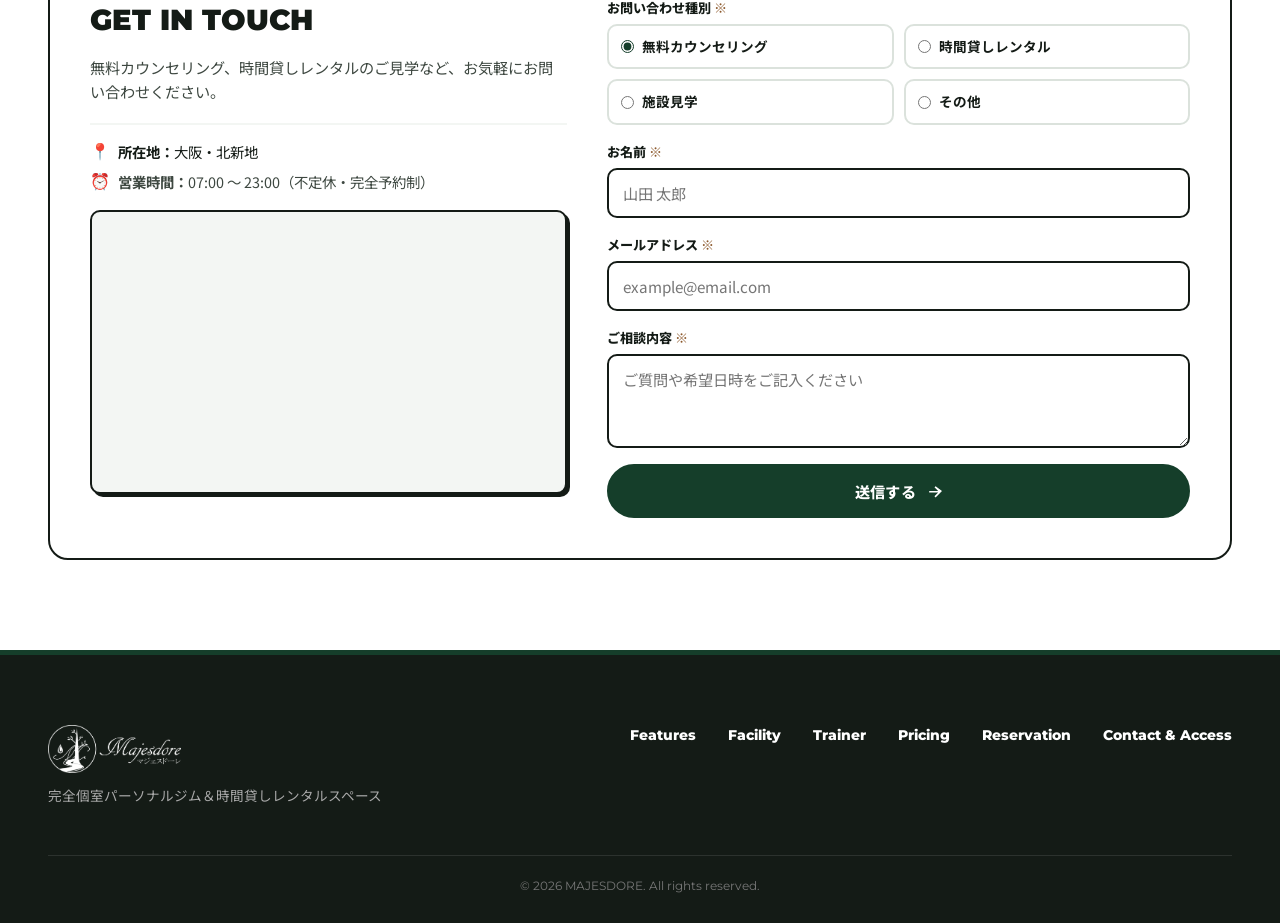
==== commit 8d4071f1: "エアリザーブ追加" ====
--- a/index.html
+++ b/index.html
@@ -487,27 +487,14 @@
 
         <div class="reservation-box">
           <div class="reservation-top-bar">
-            <h4>Air RESERVE 埋め込みスペース</h4>
-            <span style="font-size: 0.8rem; color: #aaa;">※Airリザーブ埋め込み枠</span>
-          </div>
-
-          <!-- 
-            ======================================================================
-            【Airリザーブ 埋め込みエリア】
-            Airリザーブのiframe/scriptタグをここにそのまま貼り付けてください
-            ======================================================================
-          -->
+            <h4>Air RESERVE オンライン予約</h4>
+            <span style="font-size: 0.8rem; color: #aaa;">24時間いつでも空き状況確認・ご予約可能</span>
+          </div>
+
+          <!-- Airリザーブ 埋め込みエリア -->
           <div class="reservation-embed-view" id="airReserveContainer">
-            <div class="simulated-calendar">
-              <div style="font-family: var(--font-en); font-size: 1.6rem; font-weight: 900; color: var(--color-primary); margin-bottom: 8px;">
-                AIR RESERVE CALENDAR
-              </div>
-              <p style="font-weight: 700; margin-bottom: 16px;">ここに予約カレンダーが表示されます</p>
-              <a href="https://airrsv.net/" target="_blank" rel="noopener noreferrer" class="btn-pill btn-pill-orange">
-                <span>Airリザーブ予約ページを開く</span>
-                <svg viewBox="0 0 20 20"><path d="M12 4l-1.4 1.4L15.2 10H4v2h11.2l-4.6 4.6L12 18l8-8z"/></svg>
-              </a>
-            </div>
+            <iframe type="text/html" frameborder="0" width="100%" height="1000px" src="https://airrsv.net/majesdore/calendar/embed/"></iframe>
+            <div class="air-reserve-credit" style="text-align:right;font-size:10px;color:#555;margin: 16px 0 0 0;line-height:160%;">このページは<a style="color:#555;text-decoration:underline;" href="https://airregi.jp/reserve/?vos=otrsvxototzzx00000099" target="_blank" rel="noopener noreferrer">予約システム『Airリザーブ』<img src="https://cdn.airrsv.net/img/icon/open_link_black.svg" style="margin:2px 2px 4px;vertical-align:top;display:inline;"></a>が提供しています</div>
           </div>
         </div>
       </div>
--- a/css/style.css
+++ b/css/style.css
@@ -1104,12 +1104,21 @@
 
 .reservation-embed-view {
   min-height: 480px;
-  padding: 36px 24px;
-  background-color: var(--color-gray-bg);
+  padding: 20px;
+  background-color: #fff;
   display: flex;
   flex-direction: column;
-  align-items: center;
-  justify-content: center;
+  align-items: stretch;
+}
+
+.reservation-embed-view iframe {
+  width: 100%;
+  border: 0;
+  display: block;
+}
+
+.reservation-embed-view .air-reserve-credit img {
+  display: inline;
 }
 
 .simulated-calendar {
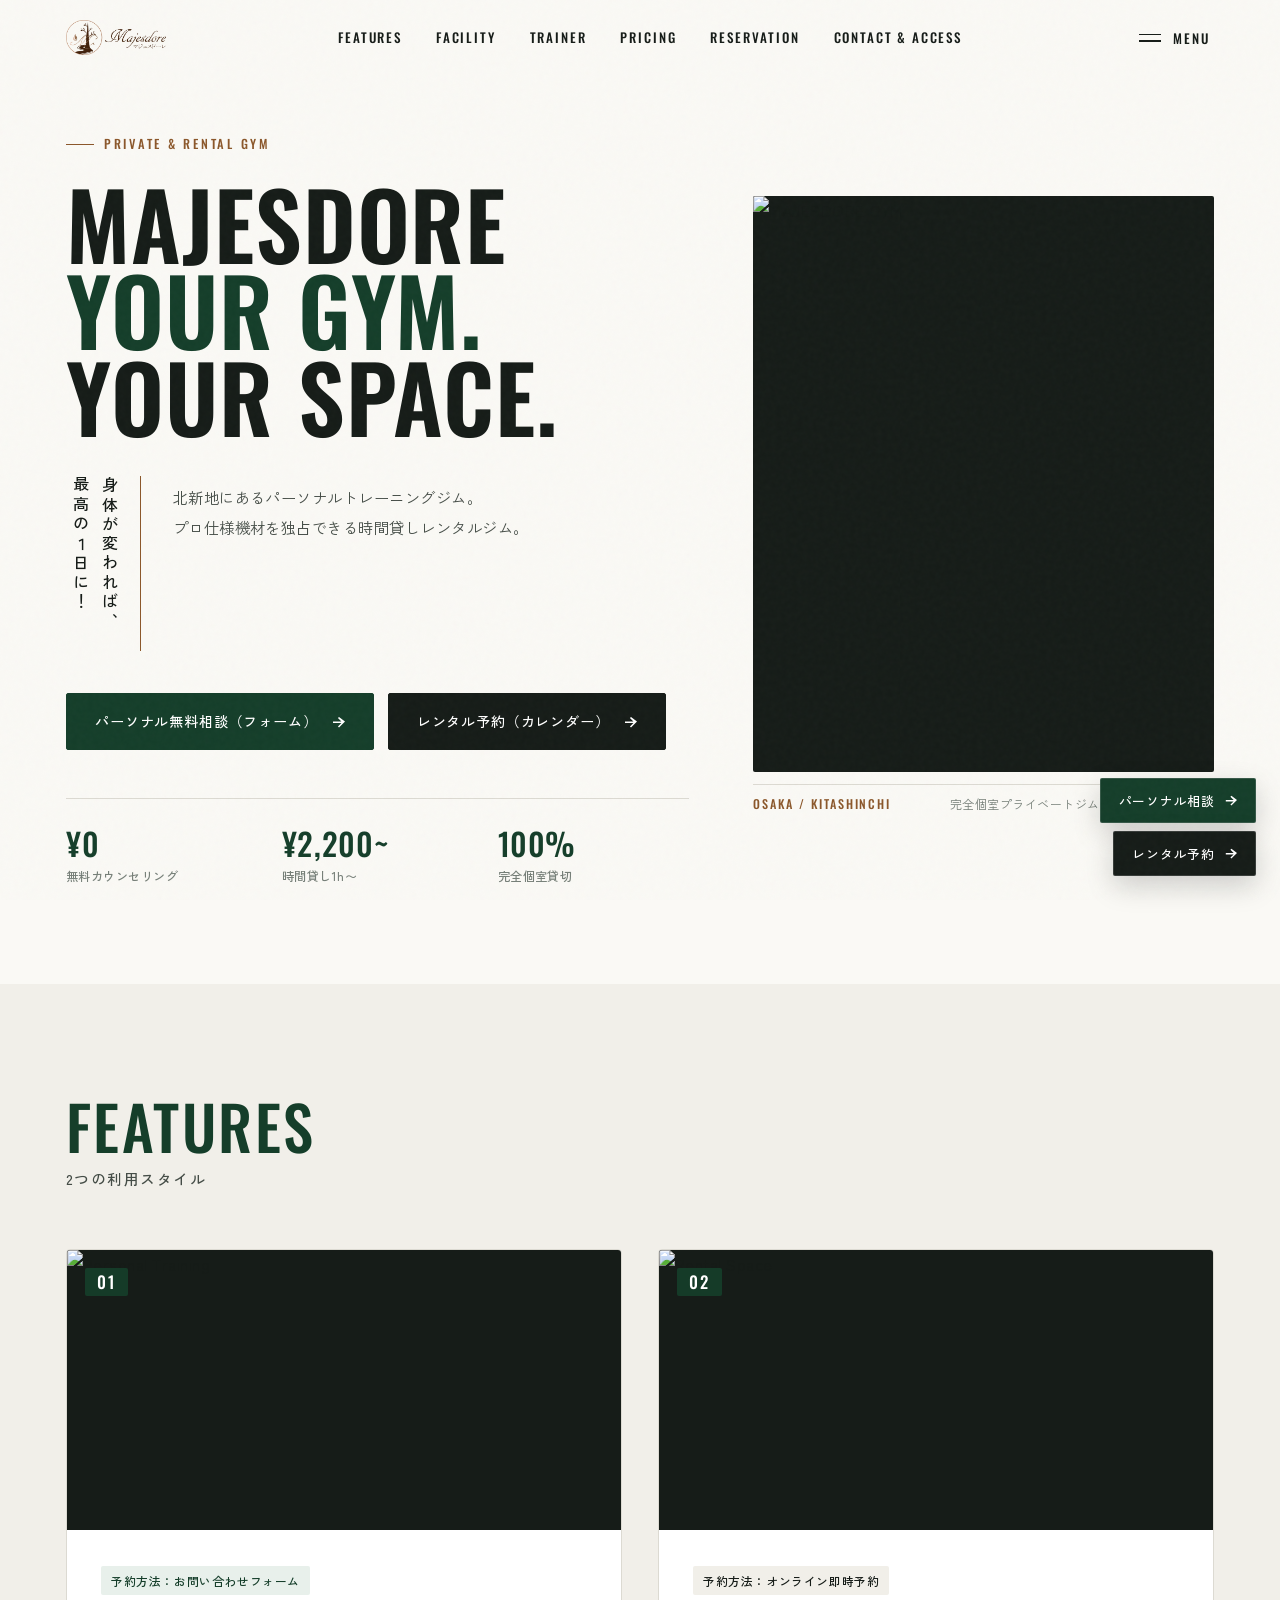
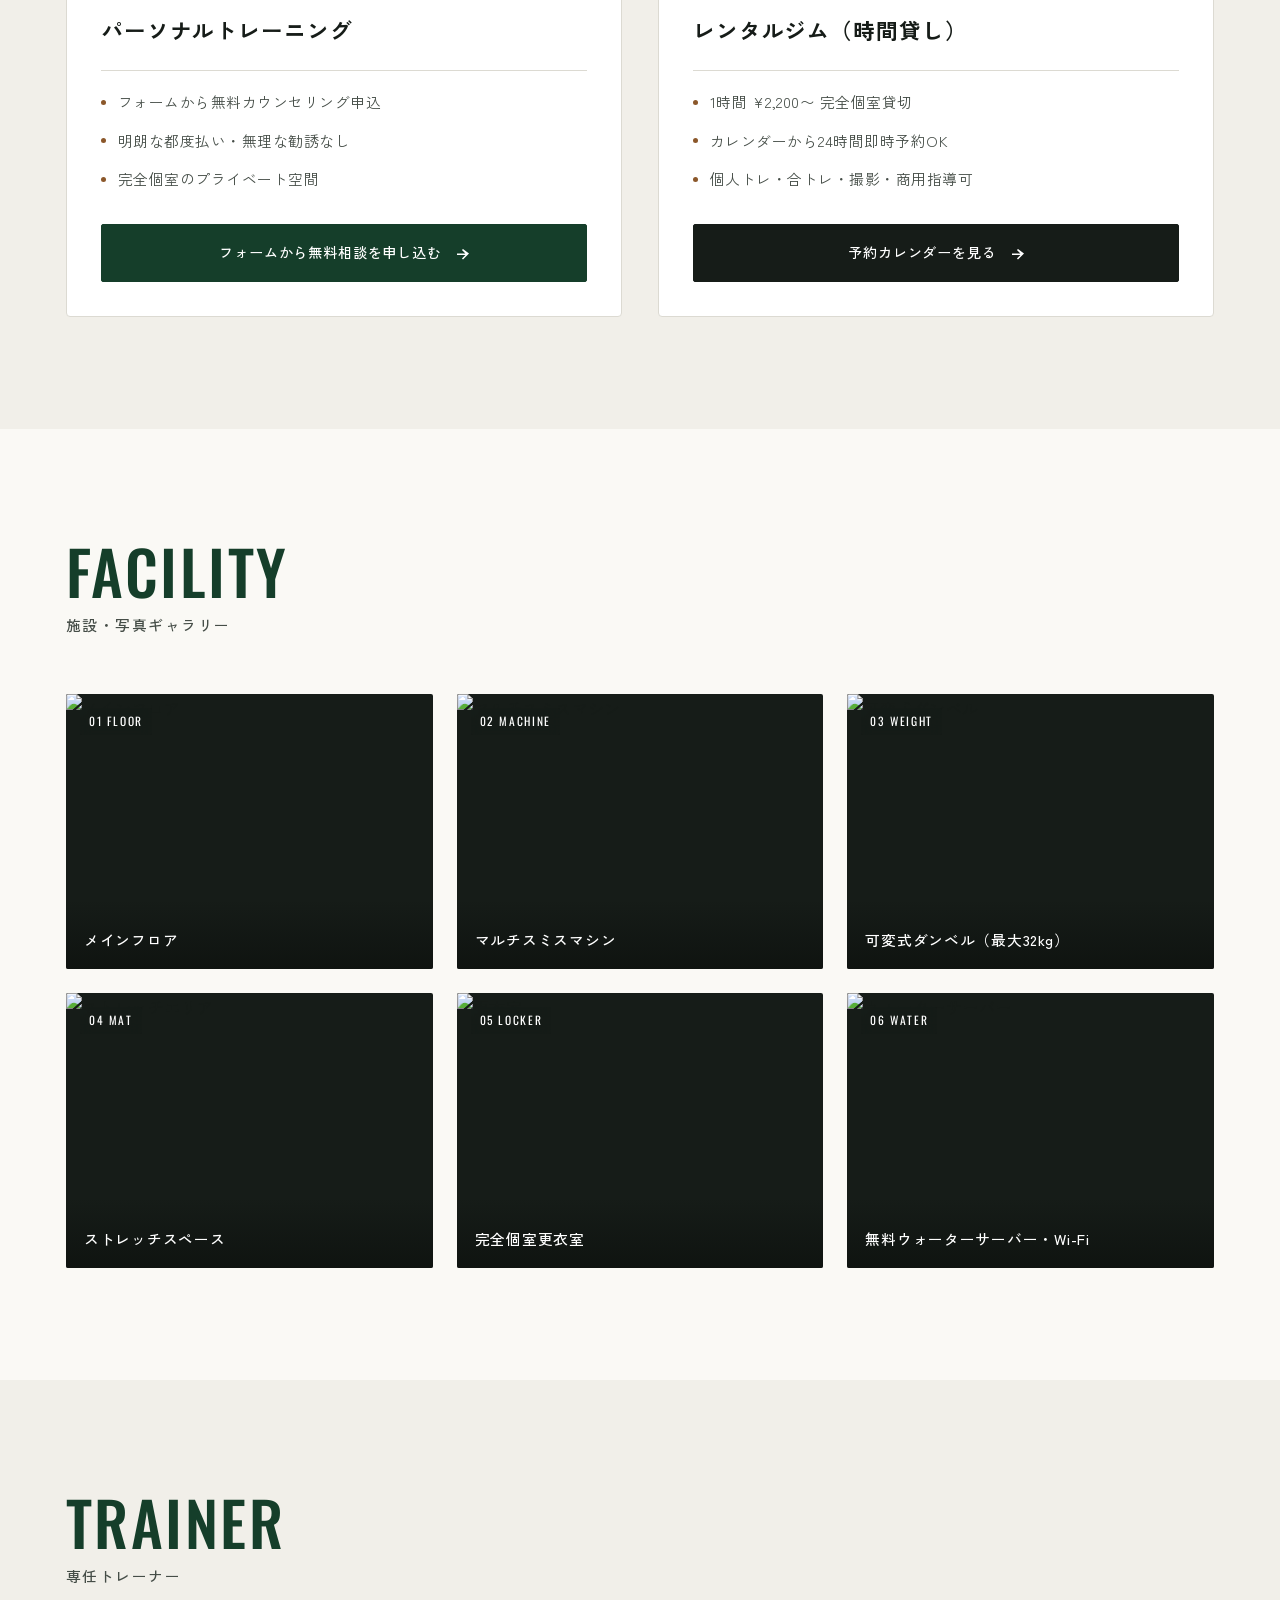
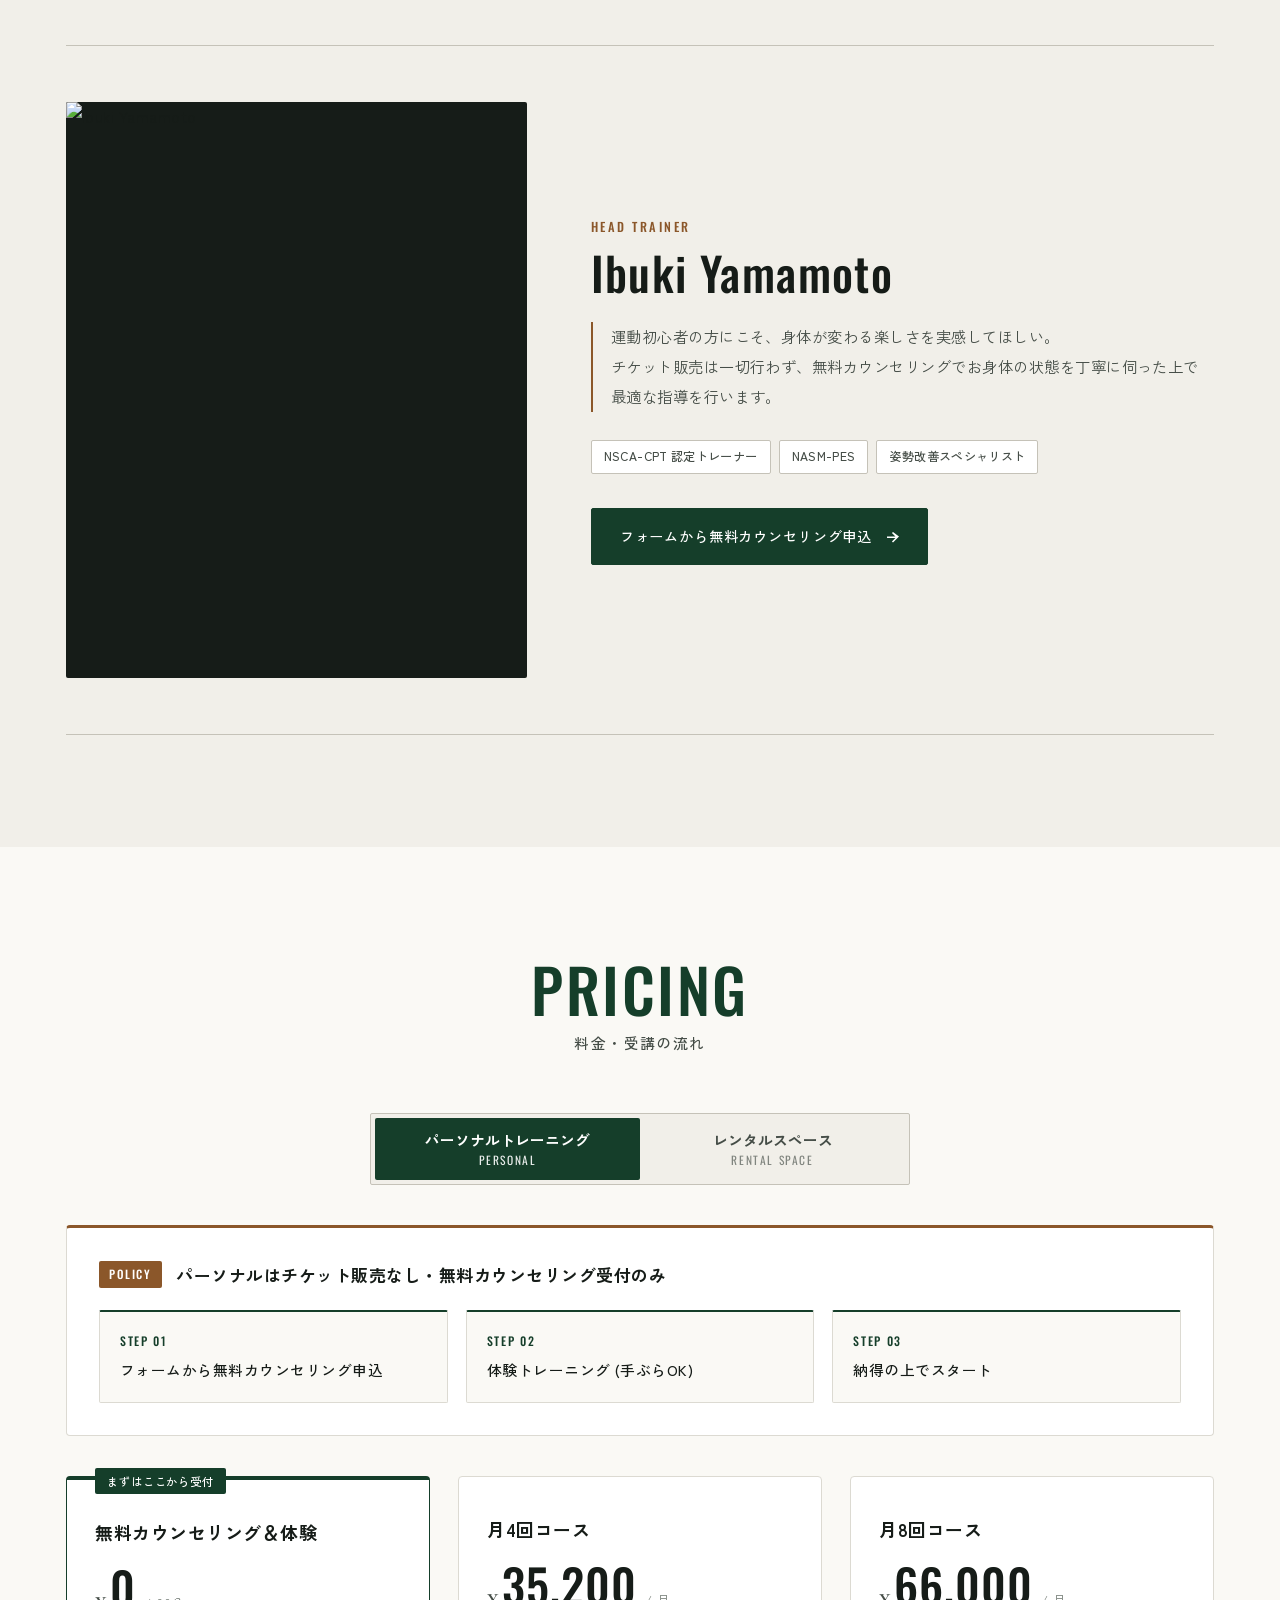
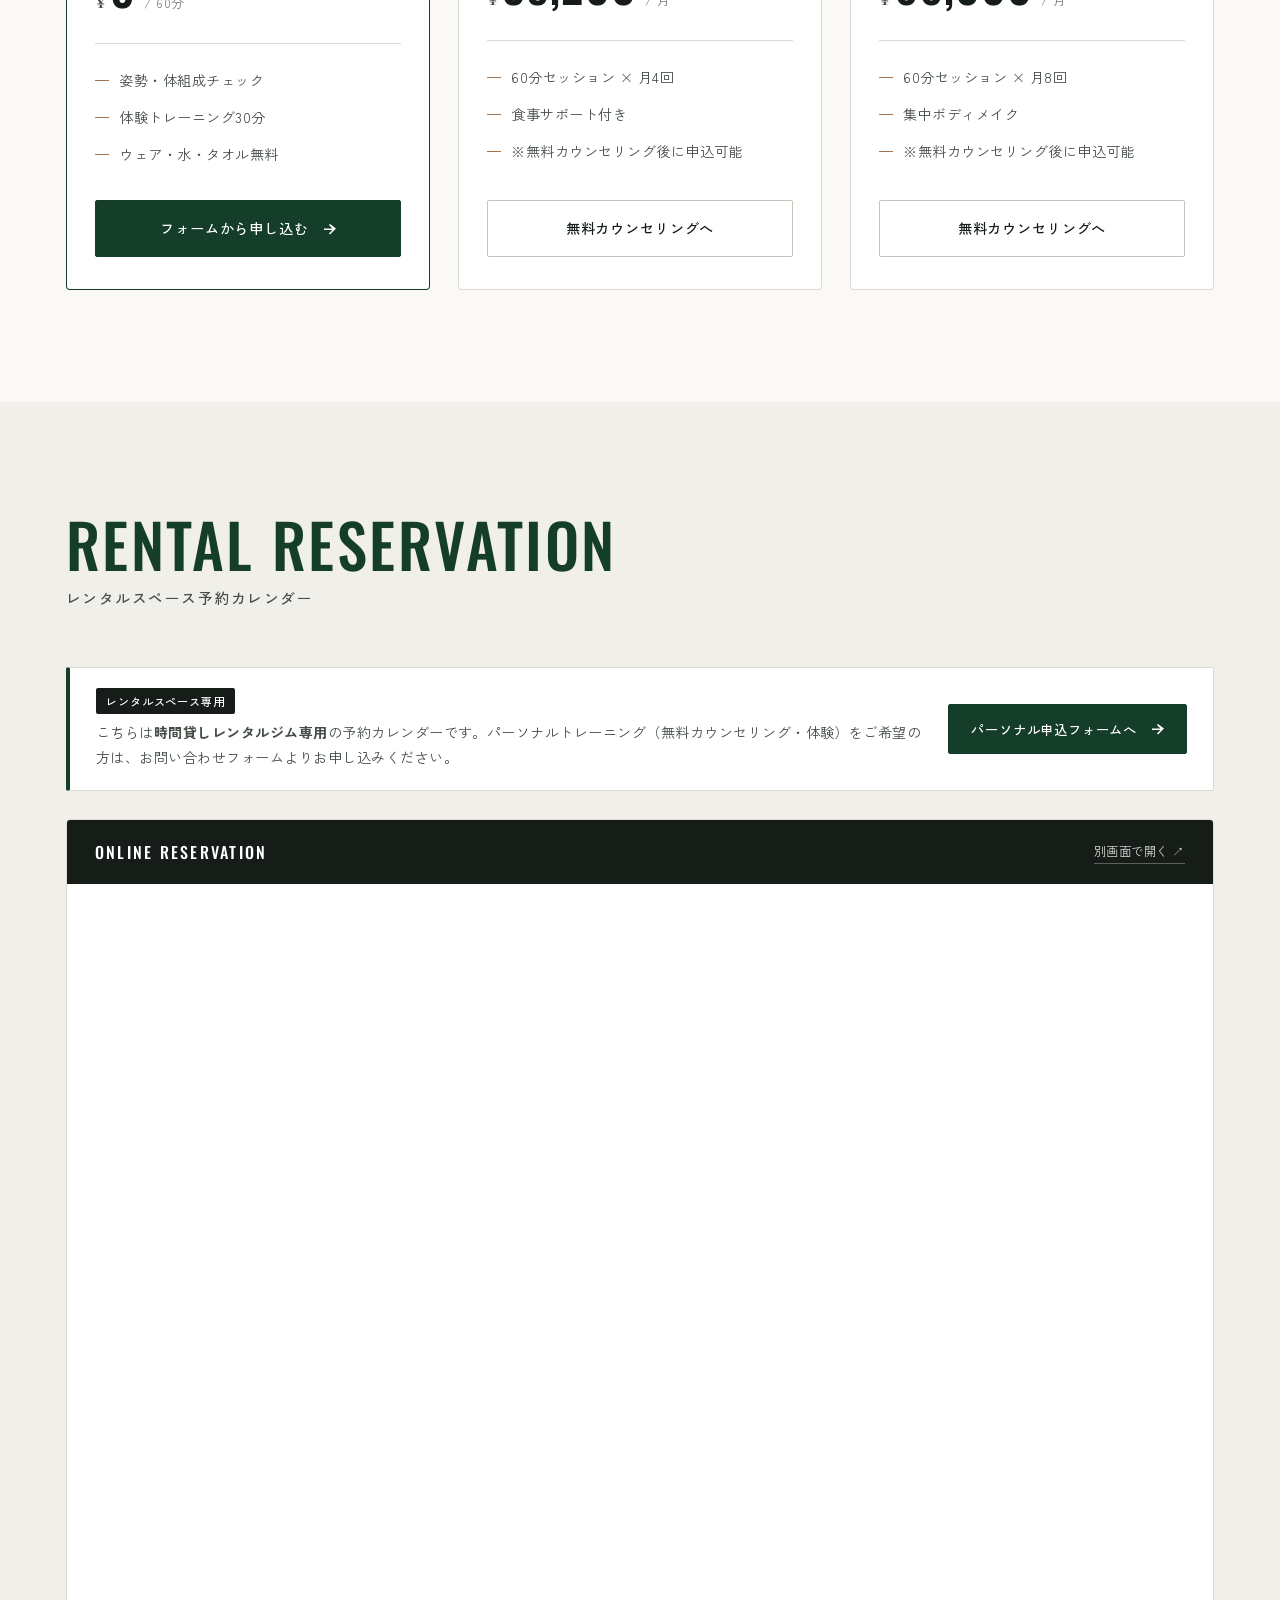
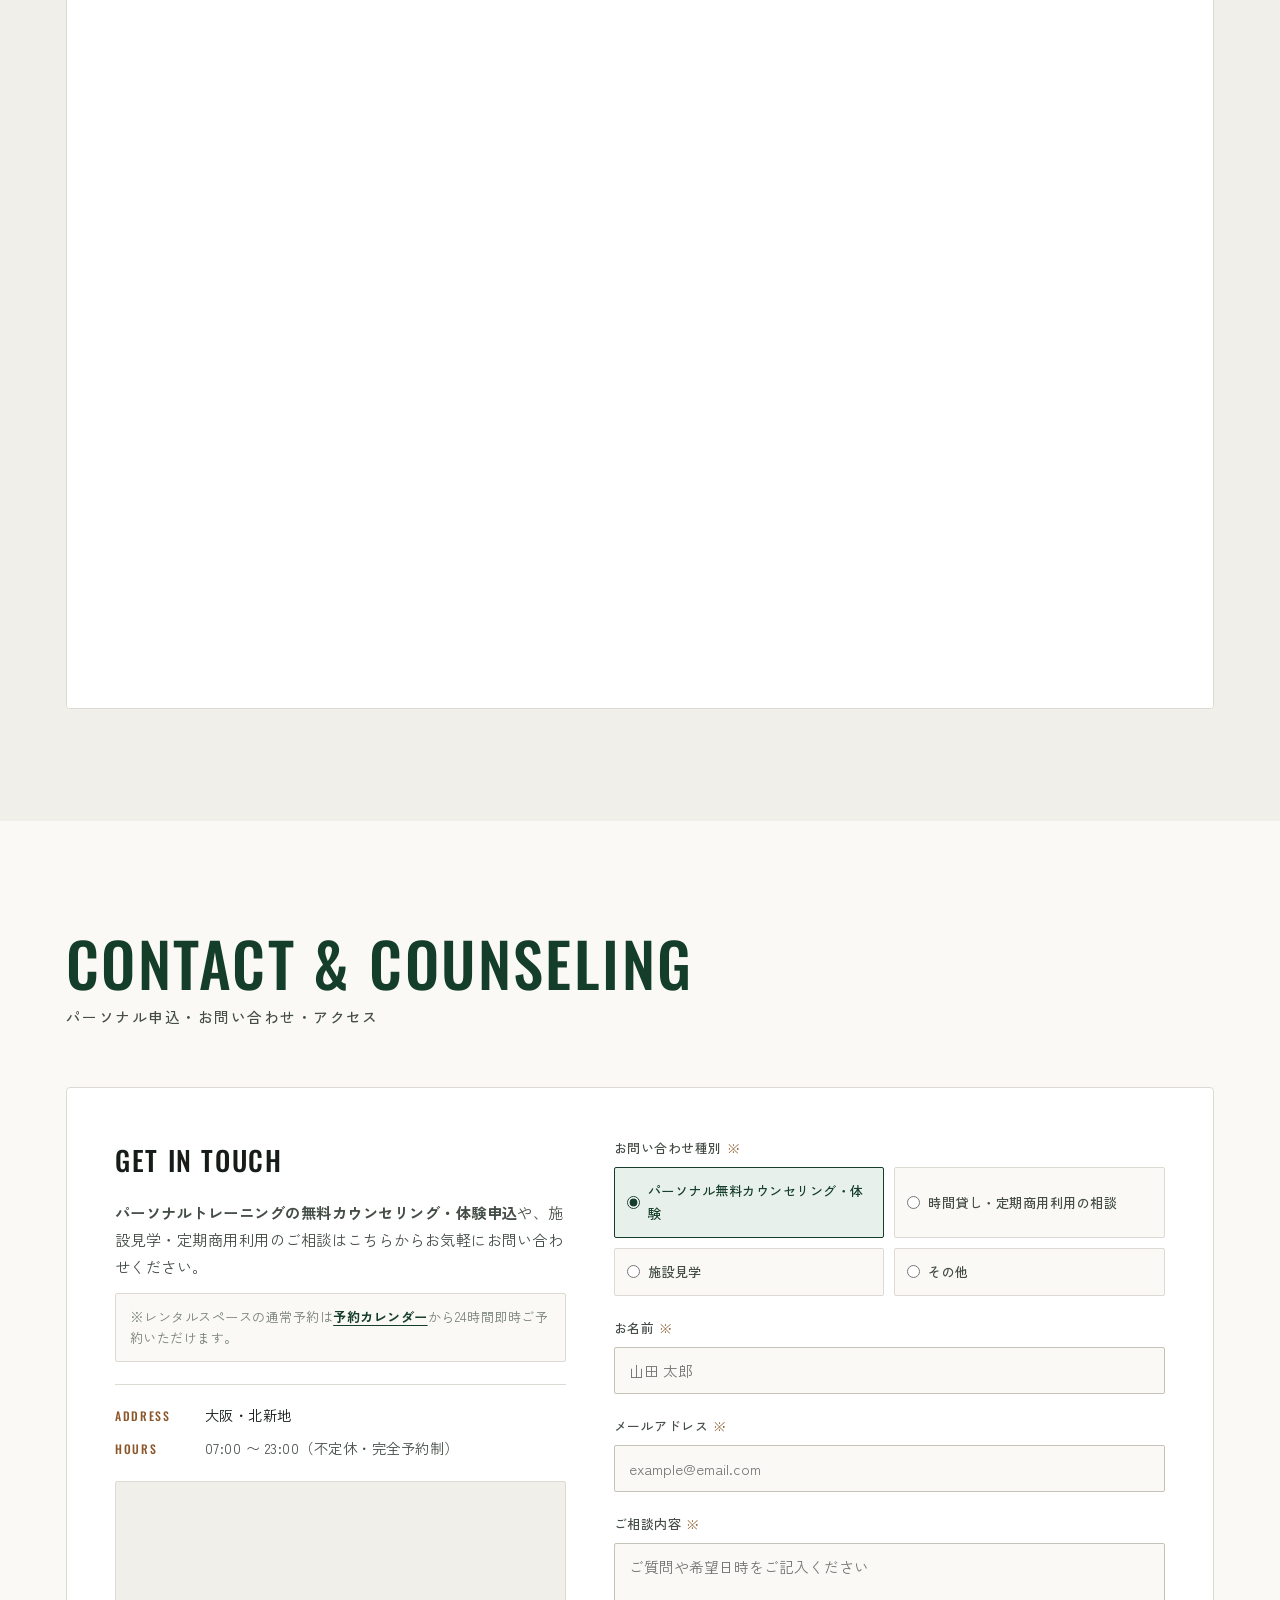
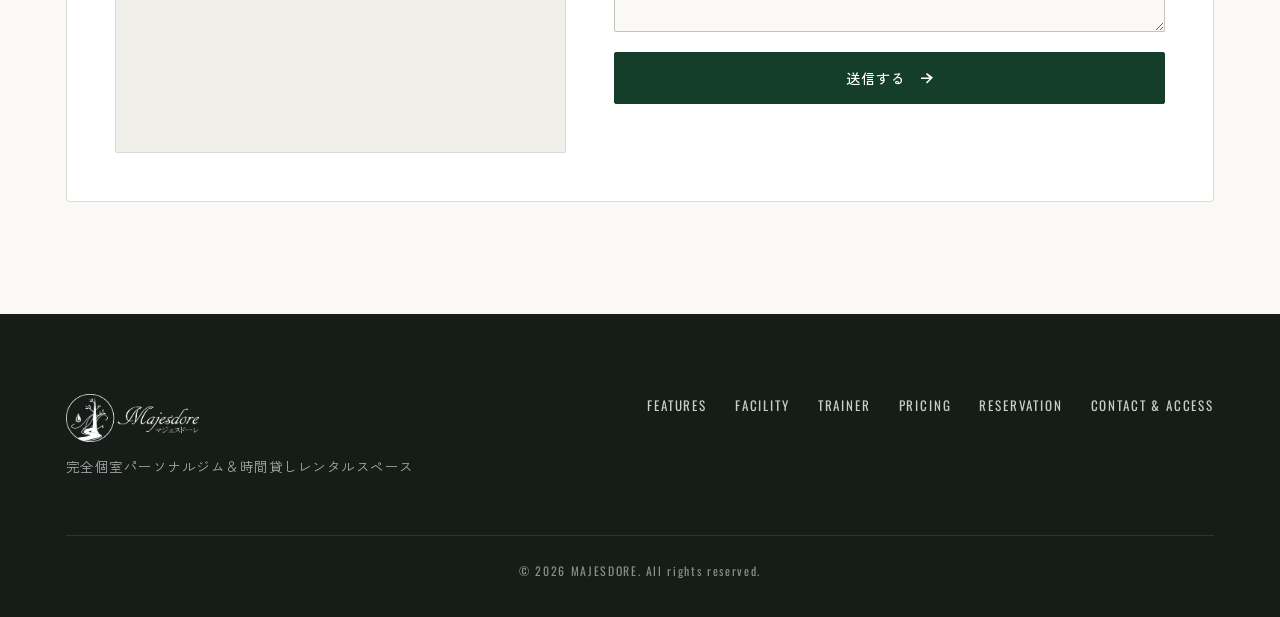
==== commit 411b3e79: "エアリザーブという単語を削除、デザインもスタイリッシュに変更" ====
--- a/index.html
+++ b/index.html
@@ -7,10 +7,10 @@
   <link rel="icon" type="image/png" href="img/favicon.png">
   <link rel="apple-touch-icon" href="img/favicon.png">
 
-  <!-- Google Fonts: Montserrat (900) & Noto Sans JP -->
+  <!-- Google Fonts: Oswald (Architectural Display), Cormorant Garamond (Editorial Accent), Zen Kaku Gothic New (Refined Japanese) -->
   <link rel="preconnect" href="https://fonts.googleapis.com">
   <link rel="preconnect" href="https://fonts.gstatic.com" crossorigin>
-  <link href="https://fonts.googleapis.com/css2?family=Montserrat:wght@800;900&family=Noto+Sans+JP:wght@600;700;900&display=swap" rel="stylesheet">
+  <link href="https://fonts.googleapis.com/css2?family=Cormorant+Garamond:ital,wght@0,500;0,600;1,500&family=Oswald:wght@400;500;600;700&family=Zen+Kaku+Gothic+New:wght@400;500;700&display=swap" rel="stylesheet">
   <link rel="stylesheet" href="css/style.css">
 </head>
 <body>
@@ -19,9 +19,6 @@
   <div class="page-loader" id="pageLoader">
     <div class="loader-badge">MAJESDORE</div>
   </div>
-
-  <!-- 最上部のフォレストグリーン＆ウッドブラウン アクセントライン -->
-  <div class="top-accent-line"></div>
 
   <!-- =================================================================
        Header
@@ -87,17 +84,21 @@
       </a>
       <a href="#reservation" class="panel-link-card">
         <span class="panel-link-en">05 Reservation</span>
-        <span class="panel-link-ja">Airリザーブ予約</span>
+        <span class="panel-link-ja">レンタル予約カレンダー</span>
       </a>
       <a href="#contact" class="panel-link-card">
         <span class="panel-link-en">06 Contact & Access</span>
-        <span class="panel-link-ja">お問い合わせ・アクセス</span>
+        <span class="panel-link-ja">パーソナル申込・お問い合わせ</span>
       </a>
     </div>
 
     <div class="panel-footer-actions">
-      <a href="#reservation" class="btn-pill btn-pill-orange menu-close-action" style="width: 100%;">
-        <span>無料カウンセリングを予約</span>
+      <a href="#contact" class="btn-pill btn-pill-orange menu-close-action" data-inquiry="counseling" style="width: 100%;">
+        <span>パーソナル無料相談（フォーム）</span>
+        <svg viewBox="0 0 20 20"><path d="M12 4l-1.4 1.4L15.2 10H4v2h11.2l-4.6 4.6L12 18l8-8z"/></svg>
+      </a>
+      <a href="#reservation" class="btn-pill btn-pill-black menu-close-action" style="width: 100%;">
+        <span>レンタル予約（カレンダー）</span>
         <svg viewBox="0 0 20 20"><path d="M12 4l-1.4 1.4L15.2 10H4v2h11.2l-4.6 4.6L12 18l8-8z"/></svg>
       </a>
     </div>
@@ -131,12 +132,13 @@
             </div>
 
             <div class="hero-btn-group">
-              <a href="#reservation" class="btn-pill btn-pill-orange">
-                <span>無料カウンセリング予約</span>
+              <a href="#contact" class="btn-pill btn-pill-orange" data-inquiry="counseling">
+                <span>パーソナル無料相談（フォーム）</span>
                 <svg viewBox="0 0 20 20"><path d="M12 4l-1.4 1.4L15.2 10H4v2h11.2l-4.6 4.6L12 18l8-8z"/></svg>
               </a>
-              <a href="#features" class="btn-pill btn-pill-outline">
-                <span>サービスを見る</span>
+              <a href="#reservation" class="btn-pill btn-pill-black">
+                <span>レンタル予約（カレンダー）</span>
+                <svg viewBox="0 0 20 20"><path d="M12 4l-1.4 1.4L15.2 10H4v2h11.2l-4.6 4.6L12 18l8-8z"/></svg>
               </a>
             </div>
 
@@ -156,17 +158,14 @@
             </div>
           </div>
 
-          <!-- 右側：角丸フレーム（ジム写真） -->
-          <div>
+          <!-- 右側：エディトリアルフレーム（ジム写真） -->
+          <div class="hero-visual-col">
             <div class="hero-visual-box">
               <img src="https://images.unsplash.com/photo-1540497077202-7c8a3999166f?auto=format&fit=crop&w=1000&q=80" alt="MAJESDORE GYM">
-              <div class="hero-visual-badge">
-                <div>
-                  <h4>MAJESDORE</h4>
-                  <p>完全個室プライベートジム</p>
-                </div>
-                <span style="color: var(--color-accent); font-size: 1.4rem;">★</span>
-              </div>
+            </div>
+            <div class="hero-visual-caption">
+              <span class="caption-place">OSAKA / KITASHINCHI</span>
+              <span class="caption-desc">完全個室プライベートジム &amp; レンタルスペース</span>
             </div>
           </div>
         </div>
@@ -191,14 +190,15 @@
               <span class="feature-badge-no">01</span>
             </div>
             <div class="feature-body">
+              <span class="feature-flow-badge feature-flow-personal">予約方法：お問い合わせフォーム</span>
               <h3>パーソナルトレーニング</h3>
               <ul class="feature-points">
-                <li><span class="dot"></span> 明朗な都度払い</li>
-                <li><span class="dot"></span> 無料カウンセリングからスタート</li>
-                <li><span class="dot"></span> プライベート空間</li>
-              </ul>
-              <a href="#pricing" class="btn-pill btn-pill-orange" style="margin-top: auto; width: 100%;">
-                <span>プラン・受講の流れ</span>
+                <li><span class="dot"></span> フォームから無料カウンセリング申込</li>
+                <li><span class="dot"></span> 明朗な都度払い・無理な勧誘なし</li>
+                <li><span class="dot"></span> 完全個室のプライベート空間</li>
+              </ul>
+              <a href="#contact" class="btn-pill btn-pill-orange" data-inquiry="counseling" style="margin-top: auto; width: 100%;">
+                <span>フォームから無料相談を申し込む</span>
                 <svg viewBox="0 0 20 20"><path d="M12 4l-1.4 1.4L15.2 10H4v2h11.2l-4.6 4.6L12 18l8-8z"/></svg>
               </a>
             </div>
@@ -211,14 +211,15 @@
               <span class="feature-badge-no">02</span>
             </div>
             <div class="feature-body">
+              <span class="feature-flow-badge feature-flow-rental">予約方法：オンライン即時予約</span>
               <h3>レンタルジム（時間貸し）</h3>
               <ul class="feature-points">
                 <li><span class="dot"></span> 1時間 ¥2,200〜 完全個室貸切</li>
-                <li><span class="dot"></span> Airリザーブで即時予約OK</li>
+                <li><span class="dot"></span> カレンダーから24時間即時予約OK</li>
                 <li><span class="dot"></span> 個人トレ・合トレ・撮影・商用指導可</li>
               </ul>
               <a href="#reservation" class="btn-pill btn-pill-black" style="margin-top: auto; width: 100%;">
-                <span>空き状況を見る</span>
+                <span>予約カレンダーを見る</span>
                 <svg viewBox="0 0 20 20"><path d="M12 4l-1.4 1.4L15.2 10H4v2h11.2l-4.6 4.6L12 18l8-8z"/></svg>
               </a>
             </div>
@@ -309,8 +310,8 @@
               <span class="trainer-badge">NASM-PES</span>
               <span class="trainer-badge">姿勢改善スペシャリスト</span>
             </div>
-            <a href="#reservation" class="btn-pill btn-pill-orange">
-              <span>無料カウンセリングを予約</span>
+            <a href="#contact" class="btn-pill btn-pill-orange" data-inquiry="counseling">
+              <span>フォームから無料カウンセリング申込</span>
               <svg viewBox="0 0 20 20"><path d="M12 4l-1.4 1.4L15.2 10H4v2h11.2l-4.6 4.6L12 18l8-8z"/></svg>
             </a>
           </div>
@@ -353,7 +354,7 @@
             <div class="steps-row">
               <div class="step-card">
                 <span>STEP 01</span>
-                <h5>無料カウンセリング予約</h5>
+                <h5>フォームから無料カウンセリング申込</h5>
               </div>
               <div class="step-card">
                 <span>STEP 02</span>
@@ -380,8 +381,8 @@
                 <li>体験トレーニング30分</li>
                 <li>ウェア・水・タオル無料</li>
               </ul>
-              <a href="#reservation" class="btn-pill btn-pill-orange" style="margin-top: auto;">
-                <span>無料カウンセリング予約</span>
+              <a href="#contact" class="btn-pill btn-pill-orange" data-inquiry="counseling" style="margin-top: auto;">
+                <span>フォームから申し込む</span>
                 <svg viewBox="0 0 20 20"><path d="M12 4l-1.4 1.4L15.2 10H4v2h11.2l-4.6 4.6L12 18l8-8z"/></svg>
               </a>
             </div>
@@ -398,7 +399,7 @@
                 <li>食事サポート付き</li>
                 <li>※無料カウンセリング後に申込可能</li>
               </ul>
-              <a href="#reservation" class="btn-pill btn-pill-outline" style="margin-top: auto;">
+              <a href="#contact" class="btn-pill btn-pill-outline" data-inquiry="counseling" style="margin-top: auto;">
                 <span>無料カウンセリングへ</span>
               </a>
             </div>
@@ -415,7 +416,7 @@
                 <li>集中ボディメイク</li>
                 <li>※無料カウンセリング後に申込可能</li>
               </ul>
-              <a href="#reservation" class="btn-pill btn-pill-outline" style="margin-top: auto;">
+              <a href="#contact" class="btn-pill btn-pill-outline" data-inquiry="counseling" style="margin-top: auto;">
                 <span>無料カウンセリングへ</span>
               </a>
             </div>
@@ -437,7 +438,7 @@
                 <li>同伴者最大2名追加無料</li>
               </ul>
               <a href="#reservation" class="btn-pill btn-pill-black" style="margin-top: auto;">
-                <span>Airリザーブで予約</span>
+                <span>空き状況から予約する</span>
               </a>
             </div>
 
@@ -453,7 +454,7 @@
                 <li>個人トレ・合トレ・撮影OK</li>
               </ul>
               <a href="#reservation" class="btn-pill btn-pill-black" style="margin-top: auto;">
-                <span>Airリザーブで予約</span>
+                <span>空き状況から予約する</span>
               </a>
             </div>
 
@@ -466,7 +467,7 @@
                 <li>フリーランス指導・商用</li>
                 <li>定期枠の優先確保</li>
               </ul>
-              <a href="#contact" class="btn-pill btn-pill-outline" style="margin-top: auto;">
+              <a href="#contact" class="btn-pill btn-pill-outline" data-inquiry="rental" style="margin-top: auto;">
                 <span>問い合わせる</span>
               </a>
             </div>
@@ -476,55 +477,69 @@
     </section>
 
     <!-- =================================================================
-         Section 05: Reservation (AirReserve)
+         Section 05: Reservation (Rental Space Only)
          ================================================================= -->
     <section class="sec-wrap sec-wrap-gray" id="reservation">
       <div class="container">
         <div class="sec-header">
-          <h2 class="sec-title-en">Reservation</h2>
-          <p class="sec-title-ja">Airリザーブ カレンダー予約</p>
+          <h2 class="sec-title-en">Rental Reservation</h2>
+          <p class="sec-title-ja">レンタルスペース予約カレンダー</p>
+        </div>
+
+        <!-- 予約ルート案内 -->
+        <div class="booking-route-notice">
+          <div class="booking-route-notice-text">
+            <span class="route-badge">レンタルスペース専用</span>
+            <p>こちらは<strong>時間貸しレンタルジム専用</strong>の予約カレンダーです。パーソナルトレーニング（無料カウンセリング・体験）をご希望の方は、お問い合わせフォームよりお申し込みください。</p>
+          </div>
+          <a href="#contact" class="btn-pill btn-pill-orange booking-route-btn" data-inquiry="counseling">
+            <span>パーソナル申込フォームへ</span>
+            <svg viewBox="0 0 20 20"><path d="M12 4l-1.4 1.4L15.2 10H4v2h11.2l-4.6 4.6L12 18l8-8z"/></svg>
+          </a>
         </div>
 
         <div class="reservation-box">
           <div class="reservation-top-bar">
-            <h4>Air RESERVE オンライン予約</h4>
-            <span style="font-size: 0.8rem; color: #aaa;">24時間いつでも空き状況確認・ご予約可能</span>
-          </div>
-
-          <!-- Airリザーブ 埋め込みエリア -->
-          <div class="reservation-embed-view" id="airReserveContainer">
-            <iframe type="text/html" frameborder="0" width="100%" height="1000px" src="https://airrsv.net/majesdore/calendar/embed/"></iframe>
-            <div class="air-reserve-credit" style="text-align:right;font-size:10px;color:#555;margin: 16px 0 0 0;line-height:160%;">このページは<a style="color:#555;text-decoration:underline;" href="https://airregi.jp/reserve/?vos=otrsvxototzzx00000099" target="_blank" rel="noopener noreferrer">予約システム『Airリザーブ』<img src="https://cdn.airrsv.net/img/icon/open_link_black.svg" style="margin:2px 2px 4px;vertical-align:top;display:inline;"></a>が提供しています</div>
+            <h4>ONLINE RESERVATION</h4>
+            <a href="https://airrsv.net/majesdore/calendar/" target="_blank" rel="noopener noreferrer" class="reservation-ext-link">別画面で開く ↗</a>
+          </div>
+
+          <!-- 予約カレンダー埋め込みエリア -->
+          <div class="reservation-embed-view" id="reservationCalendarContainer">
+            <iframe class="reservation-iframe" type="text/html" frameborder="0" scrolling="no" width="100%" height="1400" src="https://airrsv.net/majesdore/calendar/embed/"></iframe>
           </div>
         </div>
       </div>
     </section>
 
     <!-- =================================================================
-         Section 06: Contact
+         Section 06: Contact & Personal Counseling
          ================================================================= -->
     <section class="sec-wrap" id="contact">
       <div class="container">
         <div class="sec-header">
-          <h2 class="sec-title-en">Contact & Access</h2>
-          <p class="sec-title-ja">お問い合わせ・アクセス</p>
+          <h2 class="sec-title-en">Contact & Counseling</h2>
+          <p class="sec-title-ja">パーソナル申込・お問い合わせ・アクセス</p>
         </div>
 
         <div class="contact-split">
           <!-- 左側 -->
           <div class="contact-left">
             <h3>GET IN TOUCH</h3>
-            <p style="font-size: 0.95rem; color: var(--color-gray-dark); margin-bottom: 20px;">
-              無料カウンセリング、時間貸しレンタルのご見学など、お気軽にお問い合わせください。
+            <p style="font-size: 0.95rem; color: var(--color-gray-dark); margin-bottom: 12px;">
+              <strong>パーソナルトレーニングの無料カウンセリング・体験申込</strong>や、施設見学・定期商用利用のご相談はこちらからお気軽にお問い合わせください。
+            </p>
+            <p class="contact-rental-note">
+              ※レンタルスペースの通常予約は<a href="#reservation">予約カレンダー</a>から24時間即時ご予約いただけます。
             </p>
             <div class="contact-info-block">
               <p class="contact-info-item">
-                <span class="info-icon">📍</span>
-                <span><strong>所在地：</strong>大阪・北新地</span>
+                <span class="info-label">ADDRESS</span>
+                <span>大阪・北新地</span>
               </p>
               <p class="contact-info-item contact-info-time">
-                <span class="info-icon">⏰</span>
-                <span><strong>営業時間：</strong>07:00 〜 23:00（不定休・完全予約制）</span>
+                <span class="info-label">HOURS</span>
+                <span>07:00 〜 23:00（不定休・完全予約制）</span>
               </p>
             </div>
 
@@ -549,11 +564,11 @@
               <div class="field-radios">
                 <label class="field-radio-opt">
                   <input type="radio" name="inquiry_type" value="counseling" checked>
-                  <span>無料カウンセリング</span>
+                  <span>パーソナル無料カウンセリング・体験</span>
                 </label>
                 <label class="field-radio-opt">
                   <input type="radio" name="inquiry_type" value="rental">
-                  <span>時間貸しレンタル</span>
+                  <span>時間貸し・定期商用利用の相談</span>
                 </label>
                 <label class="field-radio-opt">
                   <input type="radio" name="inquiry_type" value="preview">
@@ -591,11 +606,17 @@
     </section>
   </main>
 
-  <!-- 右下固定のクイック予約ボタン -->
-  <a href="#reservation" class="floating-reserve-pill" aria-label="予約へ">
-    <span>RESERVE</span>
-    <svg viewBox="0 0 20 20" style="width: 14px; height: 14px;"><path d="M12 4l-1.4 1.4L15.2 10H4v2h11.2l-4.6 4.6L12 18l8-8z"/></svg>
-  </a>
+  <!-- 右下固定のクイック導線（パーソナル相談 / レンタル予約） -->
+  <div class="floating-action-group" aria-label="クイック予約・相談">
+    <a href="#contact" class="floating-reserve-pill floating-pill-personal" data-inquiry="counseling">
+      <span>パーソナル相談</span>
+      <svg viewBox="0 0 20 20" style="width: 14px; height: 14px;"><path d="M12 4l-1.4 1.4L15.2 10H4v2h11.2l-4.6 4.6L12 18l8-8z"/></svg>
+    </a>
+    <a href="#reservation" class="floating-reserve-pill floating-pill-rental">
+      <span>レンタル予約</span>
+      <svg viewBox="0 0 20 20" style="width: 14px; height: 14px;"><path d="M12 4l-1.4 1.4L15.2 10H4v2h11.2l-4.6 4.6L12 18l8-8z"/></svg>
+    </a>
+  </div>
 
   <!-- =================================================================
        Footer
--- a/css/style.css
+++ b/css/style.css
@@ -1,53 +1,53 @@
 /* ==========================================================================
-   ballaholic Hub Style - MAJESDORE
-   Ultra-clean, Minimalist, Bold Editorial Fitness Space
-   https://hub.ballaholic.jp/
+   MAJESDORE - Architectural Editorial Fitness Space
+   Refined Forest & Warm Stone Aesthetic (Kitashinchi, Osaka)
    ========================================================================== */
 
 :root {
-  /* ==========================================================================
-     Forest Color Palette - MAJESDORE
-     Main Color: Deep Forest Green (#153e2a)
-     Accent Color: Warm Wood Brown (#8b572a)
-     ========================================================================== */
-  --color-primary: #153e2a;          /* メインカラー：深い緑 (Deep Forest Green) */
-  --color-primary-hover: #0e2b1d;    /* メインカラー：ホバー時 (Dark Forest) */
-  --color-primary-light: #edf4ef;    /* メインカラー淡色 (Sage Green Light) */
-  --color-primary-mid: #25593e;      /* メイン中間緑 */
-
-  --color-accent: #8b572a;           /* アクセントカラー：茶色 (Warm Wood & Bark Brown) */
-  --color-accent-hover: #72441e;     /* アクセントカラー：ホバー時 */
-  --color-accent-light: #f7f1eb;     /* アクセントカラー淡色 (Wood Beige Light) */
-  --color-accent-mid: #a76d3b;       /* アクセント中間ブラウン */
-
-  /* 後方互換用エイリアス（orangeクラス対応） */
+  /* Forest & Warm Wood Palette */
+  --color-primary: #153e2a;          /* Deep Forest Green */
+  --color-primary-hover: #0d2a1c;
+  --color-primary-light: #e8f0eb;
+  --color-primary-mid: #23533b;
+
+  --color-accent: #8b572a;           /* Warm Wood & Bark Brown */
+  --color-accent-hover: #6e421d;
+  --color-accent-light: #f4ece4;
+  --color-accent-mid: #a76d3b;
+
+  /* Compatibility aliases */
   --color-orange: var(--color-primary);
   --color-orange-hover: var(--color-primary-hover);
   --color-orange-light: var(--color-primary-light);
-
-  /* ブラウン用エイリアス */
   --color-brown: var(--color-accent);
   --color-brown-hover: var(--color-accent-hover);
   --color-brown-light: var(--color-accent-light);
 
-  /* 森林トーンに最適化したニュートラルカラー */
-  --color-black: #141b16;            /* 深緑がかったフォレストチャコール */
-  --color-black-pure: #000000;
-  --color-white: #ffffff;
-  --color-gray-bg: #f3f6f3;          /* やわらかなナチュラルグリーンホワイト */
-  --color-gray-border: #dbe2dc;      /* 自然なボーダー色 */
-  --color-gray-dark: #3e4841;        /* テキストダークグレー */
-  --color-gray-muted: #737e76;       /* サブテキストミュート */
-
-  --font-en: 'Montserrat', -apple-system, sans-serif;
-  --font-ja: 'Noto Sans JP', sans-serif;
-
-  --radius-card: 20px;
-  --radius-sm: 10px;
+  /* Architectural Neutrals (Warm Alabaster & Stone instead of sterile white/gray) */
+  --color-black: #161c18;            /* Deep Forest Charcoal */
+  --color-black-pure: #0d110e;
+  --color-white: #faf9f5;            /* Warm Alabaster */
+  --color-surface: #ffffff;
+  --color-gray-bg: #f1efe9;          /* Warm Linen Stone */
+  --color-gray-border: #dcdad2;      /* Quiet Architectural Hairline */
+  --color-gray-border-strong: #c5c2b8;
+  --color-gray-dark: #454d47;
+  --color-gray-muted: #767f78;
+
+  /* Typography */
+  --font-en: 'Oswald', -apple-system, sans-serif;
+  --font-serif: 'Cormorant Garamond', Georgia, serif;
+  --font-ja: 'Zen Kaku Gothic New', 'Hiragino Kaku Gothic ProN', sans-serif;
+  --font-base: var(--font-ja);
+
+  /* Crisp Architectural Radii */
+  --radius-card: 4px;
+  --radius-sm: 2px;
   --radius-full: 9999px;
 
+  /* Motion */
   --ease-out-expo: cubic-bezier(0.16, 1, 0.3, 1);
-  --ease-bounce: cubic-bezier(0.34, 1.56, 0.64, 1);
+  --ease-editorial: cubic-bezier(0.22, 1, 0.36, 1);
 }
 
 /* Reset */
@@ -62,15 +62,35 @@
   font-size: 16px;
   background-color: var(--color-white);
   color: var(--color-black);
+  overflow-x: clip;
 }
 
 body {
   font-family: var(--font-ja);
+  font-weight: 400;
   background-color: var(--color-white);
   color: var(--color-black);
-  line-height: 1.6;
+  line-height: 1.8;
+  letter-spacing: 0.03em;
   -webkit-font-smoothing: antialiased;
-  overflow-x: hidden;
+  -moz-osx-font-smoothing: grayscale;
+  overflow-x: clip;
+  max-width: 100%;
+}
+
+main, section {
+  overflow-x: clip;
+}
+
+/* Subtle paper grain overlay for tactile depth */
+body::before {
+  content: '';
+  position: fixed;
+  inset: 0;
+  pointer-events: none;
+  z-index: 9990;
+  opacity: 0.025;
+  background-image: url("data:image/svg+xml,%3Csvg viewBox='0 0 200 200' xmlns='http://www.w3.org/2000/svg'%3E%3Cfilter id='n'%3E%3CfeTurbulence type='fractalNoise' baseFrequency='0.85' numOctaves='3' stitchTiles='stitch'/%3E%3C/filter%3E%3Crect width='100%25' height='100%25' filter='url(%23n)'/%3E%3C/svg%3E");
 }
 
 img {
@@ -91,15 +111,39 @@
   background: none;
 }
 
+ul {
+  list-style: none;
+}
+
 .container {
   width: 100%;
-  max-width: 1320px;
+  max-width: 1260px;
   margin: 0 auto;
-  padding: 0 clamp(16px, 4vw, 48px);
+  padding: 0 clamp(20px, 5vw, 56px);
+}
+
+/* Subtle Editorial Scroll Reveal */
+.reveal-item {
+  opacity: 0;
+  transform: translateY(20px);
+  transition: opacity 0.75s var(--ease-editorial), transform 0.75s var(--ease-editorial);
+}
+
+.reveal-item.is-visible {
+  opacity: 1;
+  transform: translateY(0);
+}
+
+@media (prefers-reduced-motion: reduce) {
+  .reveal-item {
+    opacity: 1;
+    transform: none;
+    transition: none;
+  }
 }
 
 /* ==========================================================================
-   Page Transition Overlay (ballaholic Hub signature opening)
+   Page Transition Overlay
    ========================================================================== */
 .page-loader {
   position: fixed;
@@ -108,7 +152,7 @@
   z-index: 10000;
   pointer-events: none;
   transform: translateY(0%);
-  transition: transform 0.65s var(--ease-out-expo);
+  transition: transform 0.75s var(--ease-out-expo);
   display: flex;
   align-items: center;
   justify-content: center;
@@ -119,48 +163,34 @@
 }
 
 .loader-badge {
-  color: #fff;
-  font-family: var(--font-en);
-  font-size: 2.2rem;
-  font-weight: 900;
-  letter-spacing: -0.02em;
-  animation: pulse 1s infinite alternate ease-in-out;
-}
-
-@keyframes pulse {
-  from { opacity: 0.7; transform: scale(0.96); }
-  to { opacity: 1; transform: scale(1.02); }
-}
-
-/* Top Gradient Accent Line (Forest Green to Earth Brown) */
-.top-accent-line {
+  color: var(--color-white);
+  font-family: var(--font-en);
+  font-size: 1.9rem;
+  font-weight: 500;
+  letter-spacing: 0.28em;
+  text-indent: 0.28em;
+}
+
+/* ==========================================================================
+   Header (Quiet Architectural Navigation)
+   ========================================================================== */
+.hub-header {
   position: fixed;
   top: 0;
   left: 0;
   width: 100%;
-  height: 5px;
-  background: linear-gradient(90deg, var(--color-primary) 0%, var(--color-primary-mid) 50%, var(--color-accent) 100%);
-  z-index: 9998;
-}
-
-/* ==========================================================================
-   Header (Minimal & Sticky)
-   ========================================================================== */
-.hub-header {
-  position: fixed;
-  top: 5px;
-  left: 0;
-  width: 100%;
-  height: 70px;
-  background-color: rgba(255, 255, 255, 0.95);
-  backdrop-filter: blur(8px);
-  -webkit-backdrop-filter: blur(8px);
+  height: 76px;
+  background-color: rgba(250, 249, 245, 0.88);
+  backdrop-filter: blur(12px);
+  -webkit-backdrop-filter: blur(12px);
+  border-bottom: 1px solid transparent;
   z-index: 9000;
-  transition: box-shadow 0.3s ease;
+  transition: border-color 0.35s ease, background-color 0.35s ease;
 }
 
 .hub-header.scrolled {
-  box-shadow: 0 4px 20px rgba(0, 0, 0, 0.06);
+  background-color: rgba(250, 249, 245, 0.96);
+  border-bottom-color: var(--color-gray-border);
 }
 
 .header-container {
@@ -171,7 +201,7 @@
 }
 
 .header-brand img {
-  height: 40px;
+  height: 36px;
   width: auto;
   object-fit: contain;
 }
@@ -179,39 +209,55 @@
 .header-links {
   display: flex;
   align-items: center;
-  gap: 32px;
+  gap: 34px;
 }
 
 .nav-item-link {
   font-family: var(--font-en);
-  font-size: 0.9rem;
-  font-weight: 900;
+  font-size: 0.82rem;
+  font-weight: 500;
   text-transform: uppercase;
   color: var(--color-black);
   position: relative;
-  letter-spacing: 0.05em;
-  padding: 4px 0;
-  transition: color 0.2s ease;
+  letter-spacing: 0.14em;
+  padding: 6px 0;
+  transition: color 0.25s ease;
+}
+
+.nav-item-link::after {
+  content: '';
+  position: absolute;
+  left: 0;
+  bottom: 0;
+  width: 100%;
+  height: 1px;
+  background-color: var(--color-primary);
+  transform: scaleX(0);
+  transform-origin: right;
+  transition: transform 0.35s var(--ease-editorial);
 }
 
 .nav-item-link:hover {
   color: var(--color-primary);
 }
 
-/* ballaholic Menu Button */
+.nav-item-link:hover::after {
+  transform: scaleX(1);
+  transform-origin: left;
+}
+
 .btn-menu-toggle {
   display: flex;
   align-items: center;
-  gap: 10px;
-  font-family: var(--font-en);
-  font-size: 0.9rem;
-  font-weight: 900;
+  gap: 12px;
+  font-family: var(--font-en);
+  font-size: 0.82rem;
+  font-weight: 500;
   text-transform: uppercase;
-  letter-spacing: 0.05em;
+  letter-spacing: 0.16em;
   color: var(--color-black);
-  padding: 8px 14px;
-  border-radius: var(--radius-full);
-  transition: color 0.2s ease;
+  padding: 8px 4px;
+  transition: color 0.25s ease;
 }
 
 .btn-menu-toggle:hover {
@@ -219,8 +265,8 @@
 }
 
 .menu-bars-icon {
-  width: 20px;
-  height: 10px;
+  width: 22px;
+  height: 8px;
   position: relative;
   display: flex;
   flex-direction: column;
@@ -230,23 +276,23 @@
 .menu-bars-icon span {
   display: block;
   width: 100%;
-  height: 2px;
+  height: 1.5px;
   background-color: currentColor;
   transition: transform 0.3s ease;
 }
 
 /* ==========================================================================
-   Dual-Slide Menu Drawer (Forest Green Layer + White Content Panel)
+   Dual-Slide Menu Drawer (Forest Green Under-Layer + Warm Alabaster Panel)
    ========================================================================== */
 .menu-backdrop {
   position: fixed;
   inset: 0;
-  background-color: rgba(0, 0, 0, 0.5);
+  background-color: rgba(13, 17, 14, 0.48);
   backdrop-filter: blur(4px);
   z-index: 9500;
   opacity: 0;
   pointer-events: none;
-  transition: opacity 0.35s ease;
+  transition: opacity 0.4s ease;
 }
 
 .menu-backdrop.open {
@@ -254,39 +300,36 @@
   pointer-events: auto;
 }
 
-/* Forest Green Under-Layer */
 .menu-layer-orange {
   position: fixed;
   top: 0;
   right: -100%;
   width: 100%;
-  max-width: 620px;
+  max-width: 580px;
   height: 100%;
   background-color: var(--color-primary);
   z-index: 9550;
-  transition: right 0.4s cubic-bezier(0.16, 1, 0.3, 1);
+  transition: right 0.45s var(--ease-out-expo);
 }
 
 .menu-layer-orange.open {
   right: 0;
 }
 
-/* White Content Panel (slides in right behind) */
 .menu-panel {
   position: fixed;
   top: 0;
   right: -100%;
   width: 100%;
-  max-width: 600px;
+  max-width: 560px;
   height: 100%;
   background-color: var(--color-white);
   z-index: 9600;
-  padding: 48px 36px;
+  padding: 44px 40px;
   display: flex;
   flex-direction: column;
   overflow-y: auto;
-  box-shadow: -10px 0 40px rgba(0, 0, 0, 0.12);
-  transition: right 0.45s cubic-bezier(0.16, 1, 0.3, 1) 0.05s;
+  transition: right 0.5s var(--ease-out-expo) 0.05s;
 }
 
 .menu-panel.open {
@@ -297,134 +340,130 @@
   display: flex;
   align-items: center;
   justify-content: space-between;
-  margin-bottom: 40px;
+  margin-bottom: 44px;
   padding-bottom: 20px;
-  border-bottom: 2px solid var(--color-gray-bg);
+  border-bottom: 1px solid var(--color-gray-border);
 }
 
 .panel-links {
   display: grid;
-  grid-template-columns: 1fr 1fr;
-  gap: 24px;
+  grid-template-columns: 1fr;
+  gap: 4px;
   margin-bottom: 40px;
 }
 
 .panel-link-card {
   display: flex;
-  flex-direction: column;
-  gap: 2px;
-  transition: transform 0.2s ease;
+  align-items: baseline;
+  justify-content: space-between;
+  padding: 14px 0;
+  border-bottom: 1px solid var(--color-gray-border);
+  transition: padding-left 0.3s var(--ease-editorial), color 0.25s ease;
 }
 
 .panel-link-card:hover {
-  transform: translateX(6px);
+  padding-left: 10px;
 }
 
 .panel-link-en {
   font-family: var(--font-en);
-  font-size: 1.5rem;
-  font-weight: 900;
+  font-size: 1.35rem;
+  font-weight: 500;
   color: var(--color-primary);
   text-transform: uppercase;
-  letter-spacing: -0.01em;
+  letter-spacing: 0.06em;
 }
 
 .panel-link-ja {
-  font-size: 0.85rem;
-  font-weight: 700;
-  color: var(--color-black);
+  font-size: 0.8rem;
+  font-weight: 500;
+  color: var(--color-gray-muted);
 }
 
 .panel-footer-actions {
   margin-top: auto;
-  padding-top: 32px;
-  border-top: 2px solid var(--color-gray-bg);
+  padding-top: 28px;
   display: flex;
   flex-direction: column;
-  gap: 12px;
+  gap: 10px;
 }
 
 /* ==========================================================================
-   Rolling Text & Pill Buttons (ballaholic Signature)
+   Buttons (Crisp Editorial Proportions, 2-System Color Coding)
    ========================================================================== */
 .btn-pill {
   display: inline-flex;
   align-items: center;
   justify-content: center;
-  gap: 10px;
-  padding: 14px 28px;
-  border-radius: var(--radius-full);
-  font-weight: 800;
-  font-size: 0.95rem;
-  letter-spacing: 0.03em;
+  gap: 12px;
+  padding: 15px 28px;
+  border-radius: var(--radius-sm);
+  font-weight: 500;
+  font-size: 0.88rem;
+  letter-spacing: 0.06em;
   cursor: pointer;
   position: relative;
   overflow: hidden;
-  transition: transform 0.2s ease, background-color 0.2s ease, color 0.2s ease, box-shadow 0.2s ease;
-}
-
-.btn-pill:hover {
-  transform: translateY(-2px);
-}
-
-/* Primary Button (深い緑) */
+  transition: background-color 0.3s ease, color 0.3s ease, border-color 0.3s ease, transform 0.3s var(--ease-editorial);
+}
+
+/* Primary Button: Deep Forest Green (Personal Training -> #contact) */
 .btn-pill-primary,
 .btn-pill-orange {
   background-color: var(--color-primary);
-  color: var(--color-white);
-  border: 2px solid var(--color-primary);
+  color: #fff;
+  border: 1px solid var(--color-primary);
 }
 
 .btn-pill-primary:hover,
 .btn-pill-orange:hover {
   background-color: var(--color-primary-hover);
   border-color: var(--color-primary-hover);
-  box-shadow: 0 8px 24px rgba(21, 62, 42, 0.32);
-}
-
-/* Accent Button (茶色 / アースウッド) */
+}
+
+/* Accent Button: Warm Wood Brown */
 .btn-pill-brown,
 .btn-pill-accent {
   background-color: var(--color-accent);
-  color: var(--color-white);
-  border: 2px solid var(--color-accent);
+  color: #fff;
+  border: 1px solid var(--color-accent);
 }
 
 .btn-pill-brown:hover,
 .btn-pill-accent:hover {
   background-color: var(--color-accent-hover);
   border-color: var(--color-accent-hover);
-  box-shadow: 0 8px 24px rgba(139, 87, 42, 0.32);
-}
-
+}
+
+/* Rental Space Button: Deep Charcoal Black (Rental -> #reservation) */
 .btn-pill-black {
   background-color: var(--color-black);
-  color: var(--color-white);
-  border: 2px solid var(--color-black);
+  color: #fff;
+  border: 1px solid var(--color-black);
 }
 
 .btn-pill-black:hover {
-  background-color: var(--color-primary);
-  border-color: var(--color-primary);
+  background-color: #26312a;
+  border-color: #26312a;
 }
 
 .btn-pill-outline {
   background-color: transparent;
   color: var(--color-black);
-  border: 2px solid var(--color-black);
+  border: 1px solid var(--color-gray-border-strong);
 }
 
 .btn-pill-outline:hover {
-  border-color: var(--color-accent);
-  color: var(--color-accent);
-  background-color: var(--color-accent-light);
+  border-color: var(--color-primary);
+  color: var(--color-primary);
+  background-color: var(--color-primary-light);
 }
 
 .btn-pill svg {
-  width: 16px;
-  height: 16px;
+  width: 15px;
+  height: 15px;
   fill: currentColor;
-  transition: transform 0.25s var(--ease-bounce);
+  transition: transform 0.3s var(--ease-editorial);
 }
 
 .btn-pill:hover svg {
@@ -432,12 +471,12 @@
 }
 
 /* ==========================================================================
-   Hero Section (Main Visual)
+   Hero Section (Editorial Asymmetric Composition)
    ========================================================================== */
 .hero-sec {
-  padding-top: 110px;
-  padding-bottom: 70px;
-  min-height: 90vh;
+  padding-top: 124px;
+  padding-bottom: 96px;
+  min-height: 92vh;
   display: flex;
   align-items: center;
   position: relative;
@@ -446,33 +485,40 @@
 .hero-grid {
   display: grid;
   grid-template-columns: 1.15fr 0.85fr;
-  gap: 48px;
+  gap: clamp(40px, 5vw, 76px);
   align-items: center;
   width: 100%;
 }
 
 .hero-badge-tag {
+  display: inline-flex;
+  align-items: center;
+  gap: 10px;
+  color: var(--color-accent);
+  font-family: var(--font-en);
+  font-size: 0.78rem;
+  font-weight: 500;
+  letter-spacing: 0.22em;
+  margin-bottom: 24px;
+}
+
+.hero-badge-tag::before {
+  content: '';
   display: inline-block;
+  width: 28px;
+  height: 1px;
   background-color: var(--color-accent);
-  color: #fff;
-  font-family: var(--font-en);
-  font-size: 0.75rem;
-  font-weight: 900;
-  padding: 4px 12px;
-  border-radius: var(--radius-full);
-  letter-spacing: 0.05em;
-  margin-bottom: 20px;
 }
 
 .hero-giant-title {
   font-family: var(--font-en);
-  font-size: clamp(3rem, 7vw, 5.8rem);
-  font-weight: 900;
-  line-height: 0.92;
+  font-size: clamp(3.4rem, 7.2vw, 6.2rem);
+  font-weight: 600;
+  line-height: 0.94;
   text-transform: uppercase;
   color: var(--color-black);
-  letter-spacing: -0.04em;
-  margin-bottom: 28px;
+  letter-spacing: 0.01em;
+  margin-bottom: 36px;
 }
 
 .hero-giant-title span {
@@ -481,72 +527,82 @@
 
 .hero-content-row {
   display: flex;
-  gap: 28px;
+  gap: 32px;
   align-items: flex-start;
-  margin-bottom: 36px;
+  margin-bottom: 42px;
 }
 
 .hero-vertical-slogan {
   writing-mode: vertical-rl;
-  font-weight: 900;
-  font-size: 1.1rem;
-  letter-spacing: 0.15em;
-  border-right: 2px solid var(--color-accent);
-  padding-right: 12px;
-  height: 160px;
+  font-weight: 500;
+  font-size: 1rem;
+  letter-spacing: 0.22em;
+  border-right: 1px solid var(--color-accent);
+  padding-right: 16px;
+  height: 175px;
   display: flex;
   justify-content: center;
   color: var(--color-black);
+  flex-shrink: 0;
 }
 
 .hero-minimal-desc {
-  font-size: 1.05rem;
-  font-weight: 600;
+  font-size: 0.96rem;
+  font-weight: 400;
   color: var(--color-gray-dark);
-  line-height: 1.7;
+  line-height: 2;
+  padding-top: 6px;
 }
 
 .hero-minimal-desc strong {
   color: var(--color-primary);
-  font-weight: 900;
+  font-weight: 700;
 }
 
 .hero-btn-group {
   display: flex;
   flex-wrap: wrap;
-  gap: 16px;
-  margin-bottom: 36px;
-}
-
+  gap: 14px;
+  margin-bottom: 48px;
+}
+
+/* Architectural Spec Strip (replaces generic SaaS KPI bar) */
 .hero-numbers-bar {
   display: grid;
   grid-template-columns: repeat(3, 1fr);
-  gap: 16px;
-  padding-top: 24px;
-  border-top: 2px solid var(--color-gray-border);
+  gap: 24px;
+  padding-top: 28px;
+  border-top: 1px solid var(--color-gray-border);
 }
 
 .hero-num-cell .num {
   font-family: var(--font-en);
-  font-size: 2rem;
-  font-weight: 900;
+  font-size: 1.95rem;
+  font-weight: 500;
   color: var(--color-primary);
-  line-height: 1;
+  line-height: 1.05;
+  letter-spacing: 0.02em;
 }
 
 .hero-num-cell .label {
-  font-size: 0.8rem;
-  font-weight: 800;
+  font-size: 0.76rem;
+  font-weight: 500;
   color: var(--color-gray-muted);
-  margin-top: 4px;
-}
-
-/* Hero Right: 20px Rounded Frame with Mask Uncover */
+  margin-top: 6px;
+  letter-spacing: 0.04em;
+}
+
+/* Hero Right: Borderless Editorial Visual Frame */
+.hero-visual-col {
+  display: flex;
+  flex-direction: column;
+  gap: 12px;
+}
+
 .hero-visual-box {
   position: relative;
-  border-radius: var(--radius-card);
+  border-radius: var(--radius-sm);
   overflow: hidden;
-  border: 2px solid var(--color-black);
   aspect-ratio: 4 / 5;
   background-color: var(--color-black);
 }
@@ -555,39 +611,36 @@
   width: 100%;
   height: 100%;
   object-fit: cover;
-}
-
-.hero-visual-badge {
-  position: absolute;
-  bottom: 16px;
-  left: 16px;
-  right: 16px;
-  background-color: rgba(0, 0, 0, 0.85);
-  backdrop-filter: blur(8px);
-  padding: 12px 16px;
-  border-radius: var(--radius-sm);
-  color: #fff;
+  transition: transform 1.2s var(--ease-out-expo);
+}
+
+.hero-visual-box:hover img {
+  transform: scale(1.03);
+}
+
+.hero-visual-caption {
   display: flex;
   align-items: center;
   justify-content: space-between;
-}
-
-.hero-visual-badge h4 {
-  font-family: var(--font-en);
-  font-size: 1.05rem;
-  font-weight: 900;
-}
-
-.hero-visual-badge p {
+  padding-top: 8px;
+  border-top: 1px solid var(--color-gray-border);
   font-size: 0.75rem;
-  color: #aaa;
+  color: var(--color-gray-muted);
+}
+
+.hero-visual-caption .caption-place {
+  font-family: var(--font-en);
+  font-size: 0.76rem;
+  letter-spacing: 0.16em;
+  color: var(--color-accent);
+  font-weight: 500;
 }
 
 /* ==========================================================================
-   Section Headers (Big Bold EN + Short JA)
+   Section Headers (Editorial Scale & Generous Breathing Room)
    ========================================================================== */
 .sec-wrap {
-  padding: 90px 0;
+  padding: 112px 0;
 }
 
 .sec-wrap-gray {
@@ -595,7 +648,7 @@
 }
 
 .sec-header {
-  margin-bottom: 44px;
+  margin-bottom: 56px;
 }
 
 .sec-header.center {
@@ -604,159 +657,184 @@
 
 .sec-title-en {
   font-family: var(--font-en);
-  font-size: clamp(2.4rem, 5vw, 4rem);
-  font-weight: 900;
+  font-size: clamp(2.4rem, 4.8vw, 3.8rem);
+  font-weight: 500;
   color: var(--color-primary);
-  line-height: 0.95;
+  line-height: 1;
   text-transform: uppercase;
-  letter-spacing: -0.03em;
-  margin-bottom: 6px;
+  letter-spacing: 0.04em;
+  margin-bottom: 10px;
 }
 
 .sec-title-ja {
-  font-size: 1rem;
-  font-weight: 800;
-  color: var(--color-black);
-  letter-spacing: 0.05em;
+  font-size: 0.92rem;
+  font-weight: 500;
+  color: var(--color-gray-dark);
+  letter-spacing: 0.1em;
 }
 
 /* ==========================================================================
-   Features: 01 & 02 Cards (Stripped Text, Maximum Impact)
+   Features: 01 & 02 Editorial Service Cards
    ========================================================================== */
 .features-grid {
   display: grid;
   grid-template-columns: 1fr 1fr;
-  gap: 32px;
+  gap: 36px;
 }
 
 .feature-card {
-  border: 2px solid var(--color-black);
+  border: 1px solid var(--color-gray-border);
   border-radius: var(--radius-card);
-  background-color: var(--color-white);
+  background-color: var(--color-surface);
   overflow: hidden;
   display: flex;
   flex-direction: column;
-  transition: transform 0.3s ease, border-color 0.3s ease;
+  transition: border-color 0.35s ease, transform 0.45s var(--ease-editorial);
 }
 
 .feature-card:hover {
   border-color: var(--color-primary);
-  transform: translateY(-4px);
+  transform: translateY(-3px);
 }
 
 .feature-thumb {
   position: relative;
-  height: 260px;
+  height: 280px;
   overflow: hidden;
+  background-color: var(--color-black);
 }
 
 .feature-thumb img {
   width: 100%;
   height: 100%;
   object-fit: cover;
-  transition: transform 0.4s ease;
+  transition: transform 0.7s var(--ease-out-expo);
 }
 
 .feature-card:hover .feature-thumb img {
-  transform: scale(1.05);
+  transform: scale(1.04);
 }
 
 .feature-badge-no {
   position: absolute;
-  top: 14px;
-  left: 14px;
-  background-color: var(--color-primary);
+  top: 18px;
+  left: 18px;
+  background-color: rgba(21, 62, 42, 0.92);
   color: #fff;
   font-family: var(--font-en);
-  font-size: 1.4rem;
-  font-weight: 900;
-  padding: 2px 12px;
-  border-radius: 6px;
-  line-height: 1.1;
+  font-size: 1.05rem;
+  font-weight: 500;
+  letter-spacing: 0.12em;
+  padding: 4px 12px;
+  border-radius: var(--radius-sm);
+  line-height: 1.2;
 }
 
 .feature-body {
-  padding: 32px;
+  padding: 36px 34px 34px;
   display: flex;
   flex-direction: column;
   flex-grow: 1;
 }
 
+.feature-flow-badge {
+  display: inline-flex;
+  align-items: center;
+  gap: 8px;
+  align-self: flex-start;
+  font-size: 0.74rem;
+  font-weight: 500;
+  padding: 4px 10px;
+  border-radius: var(--radius-sm);
+  margin-bottom: 16px;
+  letter-spacing: 0.05em;
+}
+
+.feature-flow-personal {
+  background-color: var(--color-primary-light);
+  color: var(--color-primary);
+}
+
+.feature-flow-rental {
+  background-color: var(--color-gray-bg);
+  color: var(--color-black);
+}
+
 .feature-body h3 {
-  font-size: 1.4rem;
-  font-weight: 900;
-  margin-bottom: 16px;
+  font-size: 1.35rem;
+  font-weight: 700;
+  letter-spacing: 0.04em;
+  margin-bottom: 20px;
 }
 
 .feature-points {
   display: flex;
   flex-direction: column;
-  gap: 10px;
-  margin-bottom: 28px;
+  gap: 12px;
+  margin-bottom: 32px;
+  padding-top: 18px;
+  border-top: 1px solid var(--color-gray-border);
 }
 
 .feature-points li {
   display: flex;
   align-items: center;
-  gap: 10px;
-  font-size: 0.95rem;
-  font-weight: 700;
+  gap: 12px;
+  font-size: 0.92rem;
+  font-weight: 400;
+  color: var(--color-gray-dark);
 }
 
 .feature-points .dot {
-  width: 8px;
-  height: 8px;
+  width: 5px;
+  height: 5px;
   border-radius: var(--radius-full);
   background-color: var(--color-accent);
+  flex-shrink: 0;
 }
 
 /* ==========================================================================
-   Facility Photos (Clean Slots 01~06)
+   Facility Photos (Quiet Architectural Gallery)
    ========================================================================== */
 .gallery-grid {
   display: grid;
   grid-template-columns: repeat(3, 1fr);
-  gap: 20px;
+  gap: 24px;
 }
 
 .gallery-card {
   position: relative;
-  border-radius: var(--radius-card);
+  border-radius: var(--radius-sm);
   overflow: hidden;
-  border: 2px solid var(--color-black);
   aspect-ratio: 4 / 3;
   cursor: pointer;
   background-color: var(--color-black);
-  transition: border-color 0.2s ease, transform 0.2s ease;
-}
-
-.gallery-card:hover {
-  border-color: var(--color-primary);
-  transform: translateY(-3px);
 }
 
 .gallery-card img {
   width: 100%;
   height: 100%;
   object-fit: cover;
-  transition: transform 0.4s ease;
+  transition: transform 0.75s var(--ease-out-expo), opacity 0.4s ease;
 }
 
 .gallery-card:hover img {
-  transform: scale(1.06);
+  transform: scale(1.05);
 }
 
 .gallery-slot-label {
   position: absolute;
-  top: 12px;
-  left: 12px;
-  background-color: var(--color-accent);
+  top: 14px;
+  left: 14px;
+  background-color: rgba(22, 28, 24, 0.72);
+  backdrop-filter: blur(6px);
   color: #fff;
   font-family: var(--font-en);
-  font-size: 0.75rem;
-  font-weight: 900;
-  padding: 3px 8px;
-  border-radius: 4px;
+  font-size: 0.72rem;
+  font-weight: 400;
+  letter-spacing: 0.14em;
+  padding: 3px 9px;
+  border-radius: var(--radius-sm);
 }
 
 .gallery-caption {
@@ -764,35 +842,35 @@
   bottom: 0;
   left: 0;
   width: 100%;
-  padding: 16px;
-  background: linear-gradient(to top, rgba(0,0,0,0.85), transparent);
+  padding: 28px 18px 16px;
+  background: linear-gradient(to top, rgba(13, 17, 14, 0.78) 0%, transparent 100%);
   color: #fff;
 }
 
 .gallery-caption h4 {
-  font-size: 1rem;
-  font-weight: 900;
+  font-size: 0.92rem;
+  font-weight: 500;
+  letter-spacing: 0.05em;
 }
 
 /* ==========================================================================
-   Trainer Section (Ibuki Yamamoto - Minimal Editorial)
+   Trainer Section (Editorial Portrait Spread)
    ========================================================================== */
 .trainer-card {
-  border: 2px solid var(--color-black);
-  border-radius: var(--radius-card);
-  padding: 40px;
-  background-color: var(--color-white);
+  border-top: 1px solid var(--color-gray-border-strong);
+  border-bottom: 1px solid var(--color-gray-border-strong);
+  padding: 56px 0;
   display: grid;
-  grid-template-columns: 0.9fr 1.1fr;
-  gap: 40px;
+  grid-template-columns: 0.85fr 1.15fr;
+  gap: clamp(32px, 5vw, 64px);
   align-items: center;
 }
 
 .trainer-photo {
   border-radius: var(--radius-sm);
   overflow: hidden;
-  border: 2px solid var(--color-black);
   aspect-ratio: 4 / 5;
+  background-color: var(--color-black);
 }
 
 .trainer-photo img {
@@ -803,129 +881,141 @@
 
 .trainer-role-tag {
   font-family: var(--font-en);
-  font-size: 0.8rem;
-  font-weight: 900;
+  font-size: 0.78rem;
+  font-weight: 500;
+  letter-spacing: 0.2em;
   color: var(--color-accent);
   text-transform: uppercase;
-  margin-bottom: 4px;
+  margin-bottom: 10px;
   display: block;
 }
 
 .trainer-name {
   font-family: var(--font-en);
-  font-size: clamp(2rem, 3.5vw, 2.6rem);
-  font-weight: 900;
-  line-height: 1.1;
-  margin-bottom: 16px;
+  font-size: clamp(2.1rem, 3.6vw, 2.9rem);
+  font-weight: 500;
+  letter-spacing: 0.03em;
+  line-height: 1.08;
+  margin-bottom: 24px;
 }
 
 .trainer-quote {
-  font-size: 0.98rem;
-  font-weight: 600;
+  font-size: 0.96rem;
+  font-weight: 400;
   color: var(--color-gray-dark);
-  line-height: 1.7;
-  margin-bottom: 24px;
+  line-height: 1.95;
+  margin-bottom: 28px;
+  padding-left: 18px;
+  border-left: 2px solid var(--color-accent);
 }
 
 .trainer-badges {
   display: flex;
   flex-wrap: wrap;
   gap: 8px;
-  margin-bottom: 28px;
+  margin-bottom: 34px;
 }
 
 .trainer-badge {
-  border: 1px solid var(--color-black);
-  border-radius: var(--radius-full);
-  padding: 4px 12px;
-  font-size: 0.8rem;
-  font-weight: 800;
+  border: 1px solid var(--color-gray-border-strong);
+  background-color: var(--color-surface);
+  border-radius: var(--radius-sm);
+  padding: 5px 12px;
+  font-size: 0.76rem;
+  font-weight: 500;
+  color: var(--color-gray-dark);
+  letter-spacing: 0.03em;
 }
 
 /* ==========================================================================
-   Pricing Section (No Tickets, Consultation Only)
+   Pricing Section (Quiet Architectural Table & Tabs)
    ========================================================================== */
 .policy-box {
-  border: 2px solid var(--color-accent);
+  border: 1px solid var(--color-gray-border);
+  border-top: 3px solid var(--color-accent);
   border-radius: var(--radius-card);
-  background-color: #fff;
-  padding: 28px;
-  margin-bottom: 36px;
+  background-color: var(--color-surface);
+  padding: 32px;
+  margin-bottom: 40px;
   display: flex;
   flex-direction: column;
-  gap: 16px;
+  gap: 20px;
 }
 
 .policy-head-row {
   display: flex;
   align-items: center;
-  gap: 10px;
+  gap: 14px;
 }
 
 .policy-tag {
   background-color: var(--color-accent);
   color: #fff;
   font-family: var(--font-en);
-  font-size: 0.75rem;
-  font-weight: 900;
-  padding: 3px 8px;
-  border-radius: 4px;
+  font-size: 0.72rem;
+  font-weight: 500;
+  letter-spacing: 0.16em;
+  padding: 3px 10px;
+  border-radius: var(--radius-sm);
 }
 
 .policy-title {
-  font-size: 1.15rem;
-  font-weight: 900;
+  font-size: 1.05rem;
+  font-weight: 700;
+  letter-spacing: 0.03em;
 }
 
 .steps-row {
   display: grid;
   grid-template-columns: repeat(3, 1fr);
-  gap: 16px;
+  gap: 18px;
 }
 
 .step-card {
-  background-color: var(--color-gray-bg);
-  padding: 16px;
+  background-color: var(--color-white);
+  padding: 18px 20px;
   border-radius: var(--radius-sm);
-  border-top: 3px solid var(--color-primary);
+  border: 1px solid var(--color-gray-border);
+  border-top: 2px solid var(--color-primary);
 }
 
 .step-card span {
   font-family: var(--font-en);
-  font-size: 0.75rem;
-  font-weight: 900;
+  font-size: 0.74rem;
+  font-weight: 500;
+  letter-spacing: 0.14em;
   color: var(--color-primary);
   display: block;
-  margin-bottom: 4px;
+  margin-bottom: 6px;
 }
 
 .step-card h5 {
-  font-size: 0.95rem;
-  font-weight: 900;
+  font-size: 0.92rem;
+  font-weight: 500;
 }
 
 .tab-switch-wrapper {
   display: flex;
   justify-content: center;
-  margin-bottom: 32px;
+  margin-bottom: 40px;
 }
 
 .tab-switch-pill {
   display: inline-flex;
-  border: 2px solid var(--color-black);
-  border-radius: var(--radius-full);
+  border: 1px solid var(--color-gray-border-strong);
+  border-radius: var(--radius-sm);
   background-color: var(--color-gray-bg);
   padding: 4px;
-  max-width: 580px;
+  max-width: 540px;
   width: 100%;
 }
 
 .tab-btn {
   flex: 1;
-  padding: 10px 20px;
-  border-radius: var(--radius-full);
-  color: var(--color-black);
-  transition: all 0.2s ease;
+  padding: 12px 20px;
+  border-radius: var(--radius-sm);
+  color: var(--color-gray-dark);
+  transition: all 0.25s ease;
   display: flex;
   flex-direction: column;
   align-items: center;
@@ -937,19 +1027,19 @@
 }
 
 .tab-btn .tab-name-ja {
-  font-family: var(--font-base);
-  font-size: 0.95rem;
-  font-weight: 800;
-  line-height: 1.25;
+  font-family: var(--font-ja);
+  font-size: 0.92rem;
+  font-weight: 700;
+  line-height: 1.3;
 }
 
 .tab-btn .tab-name-en {
   font-family: var(--font-en);
   font-size: 0.72rem;
-  font-weight: 900;
-  letter-spacing: 0.05em;
+  font-weight: 400;
+  letter-spacing: 0.14em;
   text-transform: uppercase;
-  opacity: 0.7;
+  opacity: 0.65;
 }
 
 .tab-btn:hover {
@@ -959,11 +1049,10 @@
 .tab-btn.active {
   background-color: var(--color-primary);
   color: #fff;
-  box-shadow: 0 4px 12px rgba(21, 62, 42, 0.28);
 }
 
 .tab-btn.active .tab-name-en {
-  opacity: 0.95;
+  opacity: 0.9;
 }
 
 .pricing-panel {
@@ -977,111 +1066,159 @@
 .pricing-grid {
   display: grid;
   grid-template-columns: repeat(3, 1fr);
-  gap: 24px;
+  gap: 28px;
 }
 
 .price-card {
-  border: 2px solid var(--color-black);
+  border: 1px solid var(--color-gray-border);
   border-radius: var(--radius-card);
-  padding: 32px 24px;
-  background-color: #fff;
+  padding: 36px 28px 32px;
+  background-color: var(--color-surface);
   display: flex;
   flex-direction: column;
   position: relative;
-  transition: transform 0.2s ease, border-color 0.2s ease;
+  transition: transform 0.35s var(--ease-editorial), border-color 0.3s ease;
 }
 
 .price-card:hover {
   border-color: var(--color-primary);
-  transform: translateY(-4px);
+  transform: translateY(-3px);
 }
 
 .price-card.featured {
-  border-color: var(--color-accent);
-  border-width: 3px;
-  background: linear-gradient(180deg, var(--color-accent-light) 0%, #fff 40%);
+  border-color: var(--color-primary);
+  border-top: 4px solid var(--color-primary);
+  background-color: var(--color-surface);
 }
 
 .ribbon {
   position: absolute;
   top: -12px;
-  left: 50%;
-  transform: translateX(-50%);
-  background-color: var(--color-accent);
+  left: 28px;
+  background-color: var(--color-primary);
   color: #fff;
-  font-family: var(--font-en);
+  font-family: var(--font-ja);
   font-size: 0.7rem;
-  font-weight: 900;
-  padding: 2px 14px;
-  border-radius: var(--radius-full);
-  text-transform: uppercase;
+  font-weight: 500;
+  letter-spacing: 0.08em;
+  padding: 3px 12px;
+  border-radius: var(--radius-sm);
 }
 
 .price-plan-title {
-  font-family: var(--font-en);
-  font-size: 1.3rem;
-  font-weight: 900;
-  text-transform: uppercase;
-  margin-bottom: 12px;
+  font-family: var(--font-ja);
+  font-size: 1.12rem;
+  font-weight: 700;
+  letter-spacing: 0.03em;
+  margin-bottom: 16px;
 }
 
 .price-digits-row {
   display: flex;
   align-items: baseline;
   gap: 4px;
-  margin-bottom: 20px;
-  padding-bottom: 16px;
-  border-bottom: 2px solid var(--color-gray-bg);
+  margin-bottom: 24px;
+  padding-bottom: 20px;
+  border-bottom: 1px solid var(--color-gray-border);
 }
 
 .price-digits-row .yen {
-  font-size: 1.4rem;
-  font-weight: 900;
+  font-family: var(--font-serif);
+  font-size: 1.45rem;
+  font-weight: 600;
+  color: var(--color-gray-dark);
 }
 
 .price-digits-row .digits {
   font-family: var(--font-en);
-  font-size: 2.8rem;
-  font-weight: 900;
+  font-size: 2.9rem;
+  font-weight: 500;
   line-height: 1;
+  letter-spacing: 0.02em;
 }
 
 .price-digits-row .unit {
   font-size: 0.8rem;
-  font-weight: 700;
+  font-weight: 400;
   color: var(--color-gray-muted);
+  margin-left: 4px;
 }
 
 .price-features {
   display: flex;
   flex-direction: column;
+  gap: 12px;
+  margin-bottom: 32px;
+  flex-grow: 1;
+}
+
+.price-features li {
+  font-size: 0.88rem;
+  font-weight: 400;
+  color: var(--color-gray-dark);
+  display: flex;
+  align-items: baseline;
   gap: 10px;
+}
+
+.price-features li::before {
+  content: '—';
+  color: var(--color-accent);
+  font-weight: 400;
+}
+
+/* ==========================================================================
+   Reservation (AirReserve Embed Area - Rental Space Only)
+   ========================================================================== */
+.booking-route-notice {
+  display: flex;
+  align-items: center;
+  justify-content: space-between;
+  gap: 24px;
+  background-color: var(--color-surface);
+  border: 1px solid var(--color-gray-border);
+  border-left: 4px solid var(--color-primary);
+  border-radius: var(--radius-sm);
+  padding: 20px 26px;
   margin-bottom: 28px;
-  flex-grow: 1;
-}
-
-.price-features li {
-  font-size: 0.9rem;
-  font-weight: 700;
-  display: flex;
-  align-items: center;
-  gap: 8px;
-}
-
-.price-features li::before {
-  content: '✓';
-  color: var(--color-primary);
-  font-weight: 900;
-}
-
-/* ==========================================================================
-   Reservation (AirReserve Embed Area)
-   ========================================================================== */
+}
+
+.booking-route-notice-text {
+  display: flex;
+  flex-direction: column;
+  gap: 6px;
+}
+
+.booking-route-notice-text p {
+  font-size: 0.88rem;
+  color: var(--color-gray-dark);
+  line-height: 1.75;
+}
+
+.route-badge {
+  display: inline-block;
+  align-self: flex-start;
+  background-color: var(--color-black);
+  color: #fff;
+  font-size: 0.7rem;
+  font-weight: 500;
+  padding: 3px 10px;
+  border-radius: var(--radius-sm);
+  letter-spacing: 0.08em;
+}
+
+.booking-route-btn {
+  flex-shrink: 0;
+  padding: 12px 22px;
+  font-size: 0.84rem;
+}
+
 .reservation-box {
-  border: 2px solid var(--color-black);
+  border: 1px solid var(--color-gray-border);
   border-radius: var(--radius-card);
   overflow: hidden;
-  background-color: #fff;
+  background-color: var(--color-surface);
+  max-width: 100%;
 }
 
 .reservation-top-bar {
@@ -1091,86 +1228,120 @@
   display: flex;
   align-items: center;
   justify-content: space-between;
+  gap: 12px;
 }
 
 .reservation-top-bar h4 {
   font-family: var(--font-en);
-  font-size: 1.1rem;
-  font-weight: 900;
+  font-size: 1rem;
+  font-weight: 500;
+  letter-spacing: 0.14em;
   display: flex;
   align-items: center;
   gap: 8px;
 }
 
+.reservation-ext-link {
+  font-size: 0.78rem;
+  color: #cfd5d0;
+  letter-spacing: 0.04em;
+  border-bottom: 1px solid rgba(255, 255, 255, 0.3);
+  padding-bottom: 1px;
+  transition: color 0.2s ease, border-color 0.2s ease;
+}
+
+.reservation-ext-link:hover {
+  color: #fff;
+  border-color: #fff;
+}
+
 .reservation-embed-view {
-  min-height: 480px;
-  padding: 20px;
+  padding: 16px 16px 8px;
   background-color: #fff;
   display: flex;
   flex-direction: column;
   align-items: stretch;
-}
-
-.reservation-embed-view iframe {
+  overflow: hidden;
   width: 100%;
+  max-width: 100%;
+}
+
+.reservation-embed-view .reservation-iframe {
+  width: 100%;
+  max-width: 100%;
+  height: 1400px;
   border: 0;
   display: block;
+  overflow: hidden;
 }
 
 .reservation-embed-view .air-reserve-credit img {
   display: inline;
 }
 
-.simulated-calendar {
-  width: 100%;
-  max-width: 760px;
-  background-color: #fff;
-  border: 2px dashed var(--color-primary);
-  border-radius: var(--radius-card);
-  padding: 36px 24px;
-  text-align: center;
-}
-
 /* ==========================================================================
-   Contact (Minimal Form)
+   Contact & Counseling (Minimal Architectural Form)
    ========================================================================== */
 .contact-split {
   display: grid;
   grid-template-columns: 0.9fr 1.1fr;
-  gap: 40px;
-  border: 2px solid var(--color-black);
+  gap: 48px;
+  border: 1px solid var(--color-gray-border);
   border-radius: var(--radius-card);
-  padding: 40px;
-  background-color: #fff;
+  padding: 48px;
+  background-color: var(--color-surface);
 }
 
 .contact-left h3 {
   font-family: var(--font-en);
-  font-size: 1.8rem;
-  font-weight: 900;
-  margin-bottom: 12px;
+  font-size: 1.7rem;
+  font-weight: 500;
+  letter-spacing: 0.06em;
+  margin-bottom: 14px;
+}
+
+.contact-rental-note {
+  font-size: 0.82rem;
+  color: var(--color-gray-muted);
+  background-color: var(--color-white);
+  border: 1px solid var(--color-gray-border);
+  border-radius: var(--radius-sm);
+  padding: 12px 14px;
+  margin-bottom: 22px;
+  line-height: 1.65;
+}
+
+.contact-rental-note a {
+  color: var(--color-primary);
+  font-weight: 700;
+  text-decoration: underline;
+  text-underline-offset: 3px;
 }
 
 .contact-info-block {
-  border-top: 2px solid var(--color-gray-bg);
-  padding-top: 16px;
-  margin-bottom: 18px;
+  border-top: 1px solid var(--color-gray-border);
+  padding-top: 18px;
+  margin-bottom: 22px;
   display: flex;
   flex-direction: column;
-  gap: 8px;
+  gap: 10px;
 }
 
 .contact-info-item {
   font-size: 0.9rem;
-  display: flex;
-  align-items: flex-start;
-  gap: 8px;
-  line-height: 1.5;
-}
-
-.contact-info-item .info-icon {
-  font-size: 1rem;
-  line-height: 1.2;
+  display: grid;
+  grid-template-columns: 78px 1fr;
+  align-items: baseline;
+  gap: 12px;
+  line-height: 1.6;
+}
+
+.contact-info-item .info-label {
+  font-family: var(--font-en);
+  font-size: 0.74rem;
+  font-weight: 500;
+  letter-spacing: 0.14em;
+  color: var(--color-accent);
 }
 
 .contact-info-time {
@@ -1178,29 +1349,31 @@
 }
 
 .map-embed-card {
-  border: 2px solid var(--color-black);
+  border: 1px solid var(--color-gray-border);
   border-radius: var(--radius-sm);
   overflow: hidden;
   background-color: var(--color-gray-bg);
-  box-shadow: 3px 3px 0 var(--color-black);
 }
 
 .map-embed-card iframe {
   width: 100%;
-  height: 280px;
+  height: 270px;
   display: block;
+  filter: saturate(0.82) contrast(0.98);
 }
 
 .field-group {
   display: flex;
   flex-direction: column;
-  margin-bottom: 16px;
+  margin-bottom: 20px;
 }
 
 .field-label {
-  font-size: 0.82rem;
-  font-weight: 800;
-  margin-bottom: 6px;
+  font-size: 0.8rem;
+  font-weight: 500;
+  color: var(--color-gray-dark);
+  letter-spacing: 0.04em;
+  margin-bottom: 8px;
 }
 
 .field-label .req {
@@ -1210,16 +1383,19 @@
 .field-input, .field-textarea {
   width: 100%;
   padding: 12px 14px;
-  border: 2px solid var(--color-black);
+  background-color: var(--color-white);
+  border: 1px solid var(--color-gray-border-strong);
   border-radius: var(--radius-sm);
-  font-size: 0.95rem;
+  font-size: 0.92rem;
   font-family: inherit;
+  color: var(--color-black);
   outline: none;
-  transition: border-color 0.2s ease;
+  transition: border-color 0.25s ease, background-color 0.25s ease;
 }
 
 .field-input:focus, .field-textarea:focus {
   border-color: var(--color-primary);
+  background-color: #fff;
 }
 
 .field-radios {
@@ -1232,12 +1408,21 @@
   display: flex;
   align-items: center;
   gap: 8px;
-  border: 2px solid var(--color-gray-border);
-  padding: 10px 12px;
+  border: 1px solid var(--color-gray-border);
+  background-color: var(--color-white);
+  padding: 11px 12px;
   border-radius: var(--radius-sm);
-  font-size: 0.85rem;
-  font-weight: 700;
+  font-size: 0.82rem;
+  font-weight: 500;
+  color: var(--color-gray-dark);
   cursor: pointer;
+  transition: border-color 0.2s ease, background-color 0.2s ease;
+}
+
+.field-radio-opt:has(input:checked) {
+  border-color: var(--color-primary);
+  background-color: var(--color-primary-light);
+  color: var(--color-primary);
 }
 
 .field-radio-opt input {
@@ -1249,9 +1434,8 @@
    ========================================================================== */
 .hub-footer {
   background-color: var(--color-black);
-  color: #fff;
-  padding: 70px 0 28px;
-  border-top: 5px solid var(--color-primary);
+  color: #e8e6df;
+  padding: 80px 0 36px;
 }
 
 .footer-inner {
@@ -1260,62 +1444,92 @@
   align-items: flex-start;
   flex-wrap: wrap;
   gap: 40px;
-  margin-bottom: 48px;
+  margin-bottom: 56px;
 }
 
 .footer-copy {
   border-top: 1px solid rgba(255, 255, 255, 0.1);
-  padding-top: 20px;
+  padding-top: 24px;
   text-align: center;
   font-family: var(--font-en);
-  font-size: 0.75rem;
-  color: #777;
+  font-size: 0.74rem;
+  letter-spacing: 0.14em;
+  color: #88908a;
 }
 
 .footer-nav-links {
   display: flex;
   flex-wrap: wrap;
-  gap: 32px;
-  font-family: var(--font-en);
-  font-weight: 800;
-  font-size: 0.85rem;
-}
-
-/* Floating Reserve Button */
-.floating-reserve-pill {
+  gap: 28px;
+  font-family: var(--font-en);
+  font-weight: 400;
+  font-size: 0.82rem;
+  letter-spacing: 0.14em;
+  text-transform: uppercase;
+}
+
+.footer-nav-links a {
+  color: #c7cdc8;
+  transition: color 0.25s ease;
+}
+
+.footer-nav-links a:hover {
+  color: #fff;
+}
+
+/* Floating Action Group (Personal Consultation + Rental Reserve) */
+.floating-action-group {
   position: fixed;
   bottom: 24px;
   right: 24px;
+  display: flex;
+  flex-direction: column;
+  align-items: flex-end;
+  gap: 8px;
+  z-index: 8500;
+}
+
+.floating-reserve-pill {
   background-color: var(--color-primary);
   color: #fff;
-  border: 2px solid var(--color-black);
-  padding: 12px 22px;
-  border-radius: var(--radius-full);
-  font-family: var(--font-en);
-  font-weight: 900;
-  font-size: 0.85rem;
-  letter-spacing: 0.05em;
+  border: 1px solid rgba(255, 255, 255, 0.14);
+  padding: 10px 18px;
+  border-radius: var(--radius-sm);
+  font-family: var(--font-ja);
+  font-weight: 500;
+  font-size: 0.8rem;
+  letter-spacing: 0.06em;
   display: flex;
   align-items: center;
   gap: 8px;
-  box-shadow: 0 8px 24px rgba(21, 62, 42, 0.35);
-  z-index: 8500;
-  transition: transform 0.25s var(--ease-bounce), background-color 0.2s ease, border-color 0.2s ease, color 0.2s ease;
+  box-shadow: 0 10px 28px rgba(13, 17, 14, 0.18);
+  transition: transform 0.3s var(--ease-editorial), background-color 0.25s ease;
+}
+
+.floating-reserve-pill svg {
+  fill: currentColor;
+}
+
+.floating-pill-rental {
+  background-color: var(--color-black);
+  color: #fff;
 }
 
 .floating-reserve-pill:hover {
-  transform: translateY(-4px) scale(1.03);
-  background-color: var(--color-black);
-  color: var(--color-accent-light);
-  border-color: var(--color-accent);
+  transform: translateY(-2px);
+  background-color: var(--color-primary-hover);
+}
+
+.floating-pill-rental:hover {
+  background-color: var(--color-accent);
 }
 
 /* Modal */
 .modal-overlay {
   position: fixed;
   inset: 0;
-  background-color: rgba(0, 0, 0, 0.7);
-  backdrop-filter: blur(4px);
+  background-color: rgba(13, 17, 14, 0.72);
+  backdrop-filter: blur(6px);
   display: none;
   align-items: center;
   justify-content: center;
@@ -1328,12 +1542,12 @@
 }
 
 .modal-card {
-  background-color: #fff;
-  border: 3px solid var(--color-black);
+  background-color: var(--color-surface);
+  border: 1px solid var(--color-gray-border);
   border-radius: var(--radius-card);
   max-width: 520px;
   width: 100%;
-  padding: 36px;
+  padding: 40px;
   text-align: center;
 }
 
@@ -1343,11 +1557,11 @@
 @media (max-width: 992px) {
   .hero-grid {
     grid-template-columns: 1fr;
-    gap: 36px;
+    gap: 40px;
   }
   .features-grid {
     grid-template-columns: 1fr;
-    gap: 24px;
+    gap: 28px;
   }
   .gallery-grid {
     grid-template-columns: repeat(2, 1fr);
@@ -1355,18 +1569,18 @@
   }
   .trainer-card {
     grid-template-columns: 1fr;
-    padding: 32px 24px;
+    padding: 36px 0;
     gap: 28px;
   }
   .steps-row {
     grid-template-columns: 1fr;
-    gap: 10px;
+    gap: 12px;
   }
   .pricing-grid {
     grid-template-columns: 1fr;
     max-width: 480px;
     margin: 0 auto;
-    gap: 20px;
+    gap: 24px;
   }
   .contact-split {
     grid-template-columns: 1fr;
@@ -1383,44 +1597,36 @@
   }
 
   .container {
-    padding: 0 16px;
+    padding: 0 18px;
   }
 
   /* Header */
   .hub-header {
-    height: 60px;
+    height: 62px;
   }
   .header-brand img {
-    height: 32px;
+    height: 30px;
   }
   .header-links {
     display: none;
   }
   .btn-menu-toggle {
-    padding: 6px 12px;
-    font-size: 0.82rem;
+    padding: 6px 4px;
+    font-size: 0.78rem;
   }
 
   /* Drawer Menu */
   .menu-panel {
     width: 100%;
     max-width: 100%;
-    padding: 28px 20px;
+    padding: 28px 22px;
   }
   .panel-header {
     margin-bottom: 24px;
     padding-bottom: 14px;
   }
-  .panel-links {
-    grid-template-columns: 1fr;
-    gap: 14px;
-    margin-bottom: 28px;
-  }
-  .panel-link-card {
-    padding: 12px 14px;
-  }
   .panel-link-en {
-    font-size: 1.2rem;
+    font-size: 1.18rem;
   }
   .panel-link-ja {
     font-size: 0.75rem;
@@ -1428,194 +1634,140 @@
 
   /* Hero Section SP Optimization */
   .hero-sec {
-    padding-top: 76px;
-    padding-bottom: 36px;
+    padding-top: 84px;
+    padding-bottom: 48px;
     min-height: auto;
   }
   .hero-grid {
-    gap: 24px;
+    gap: 28px;
   }
   .hero-badge-tag {
-    font-size: 0.68rem;
-    padding: 3px 9px;
-    margin-bottom: 12px;
+    font-size: 0.72rem;
+    margin-bottom: 14px;
   }
   .hero-giant-title {
-    font-size: clamp(1.85rem, 8.2vw, 2.7rem);
+    font-size: clamp(2.2rem, 10vw, 3.2rem);
     line-height: 0.96;
-    margin-bottom: 16px;
-    letter-spacing: -0.02em;
-    word-break: normal;
-    overflow-wrap: break-word;
+    margin-bottom: 20px;
   }
   .hero-content-row {
     flex-direction: column;
-    gap: 10px;
-    margin-bottom: 22px;
+    gap: 12px;
+    margin-bottom: 26px;
   }
   .hero-vertical-slogan {
     writing-mode: horizontal-tb;
     height: auto;
     border-right: none;
-    border-left: 3px solid var(--color-accent);
-    padding-left: 10px;
-    padding-bottom: 0;
+    border-left: 2px solid var(--color-accent);
+    padding-left: 12px;
     padding-right: 0;
-    font-size: 1rem;
-    letter-spacing: 0.04em;
-    line-height: 1.35;
+    font-size: 0.96rem;
+    letter-spacing: 0.06em;
+    line-height: 1.45;
   }
   .hero-minimal-desc {
     font-size: 0.88rem;
-    line-height: 1.6;
-    color: var(--color-gray-dark);
+    line-height: 1.75;
+    padding-top: 0;
   }
   .hero-btn-group {
     flex-direction: column;
     gap: 10px;
     width: 100%;
-    margin-bottom: 20px;
+    margin-bottom: 28px;
   }
   .hero-btn-group .btn-pill {
     width: 100%;
     justify-content: center;
     padding: 13px 20px;
-    font-size: 0.88rem;
-  }
-
-  /* Hero Numbers Bar - 3 Columns Mobile Fit */
+    font-size: 0.85rem;
+  }
+
   .hero-numbers-bar {
     grid-template-columns: repeat(3, 1fr);
-    gap: 6px;
-    padding-top: 14px;
-  }
-  .hero-num-cell {
-    text-align: center;
-    background-color: var(--color-gray-bg);
-    padding: 8px 4px;
-    border-radius: 8px;
+    gap: 12px;
+    padding-top: 18px;
   }
   .hero-num-cell .num {
-    font-size: 1.2rem;
-    line-height: 1.1;
+    font-size: 1.35rem;
   }
   .hero-num-cell .label {
+    font-size: 0.66rem;
+  }
+  .hero-visual-box {
+    aspect-ratio: 16 / 11;
+  }
+  .hero-visual-caption {
+    flex-direction: column;
+    align-items: flex-start;
+    gap: 2px;
+    font-size: 0.72rem;
+  }
+
+  /* Section Wraps */
+  .sec-wrap {
+    padding: 64px 0;
+  }
+  .sec-header {
+    margin-bottom: 32px;
+  }
+  .sec-title-en {
+    font-size: clamp(2rem, 8vw, 2.5rem);
+  }
+  .sec-title-ja {
+    font-size: 0.82rem;
+  }
+
+  /* Features */
+  .feature-thumb {
+    height: 190px;
+  }
+  .feature-body {
+    padding: 22px 18px;
+  }
+  .feature-body h3 {
+    font-size: 1.18rem;
+    margin-bottom: 14px;
+  }
+  .feature-points li {
+    font-size: 0.84rem;
+  }
+
+  /* Facility Gallery */
+  .gallery-grid {
+    grid-template-columns: repeat(2, 1fr);
+    gap: 10px;
+  }
+  .gallery-slot-label {
     font-size: 0.62rem;
-    letter-spacing: -0.02em;
-    margin-top: 3px;
+    padding: 2px 6px;
+    top: 8px;
+    left: 8px;
+  }
+  .gallery-caption {
+    padding: 18px 10px 10px;
+  }
+  .gallery-caption h4 {
+    font-size: 0.76rem;
     white-space: nowrap;
     overflow: hidden;
     text-overflow: ellipsis;
   }
-  .hero-visual-box {
-    aspect-ratio: 16 / 11;
-    border-radius: 14px;
-  }
-  .hero-visual-badge {
-    padding: 8px 12px;
-    bottom: 8px;
-    left: 8px;
-    right: 8px;
-  }
-  .hero-visual-badge h4 {
-    font-size: 0.85rem;
-  }
-  .hero-visual-badge p {
-    font-size: 0.72rem;
-  }
-
-  /* Section Wraps */
-  .sec-wrap {
-    padding: 48px 0;
-  }
-  .sec-header {
-    margin-bottom: 24px;
-  }
-  .sec-title-en {
-    font-size: clamp(1.9rem, 7.5vw, 2.4rem);
-    letter-spacing: -0.02em;
-  }
-  .sec-title-ja {
-    font-size: 0.82rem;
-  }
-
-  /* Features */
-  .feature-card {
-    border-radius: 14px;
-  }
-  .feature-thumb {
-    height: 180px;
-  }
-  .feature-badge-no {
-    font-size: 1.1rem;
-    padding: 2px 9px;
-  }
-  .feature-body {
-    padding: 18px 14px;
-  }
-  .feature-body h3 {
-    font-size: 1.2rem;
-    margin-bottom: 10px;
-  }
-  .feature-points {
-    gap: 8px;
-    margin-bottom: 18px;
-  }
-  .feature-points li {
-    font-size: 0.84rem;
-  }
-
-  /* Facility Gallery */
-  .gallery-grid {
-    grid-template-columns: repeat(2, 1fr);
-    gap: 8px;
-  }
-  .gallery-card {
-    border-radius: 12px;
-    border-width: 1.5px;
-  }
-  .gallery-slot-label {
-    font-size: 0.62rem;
-    padding: 2px 5px;
-    top: 6px;
-    left: 6px;
-  }
-  .gallery-caption {
-    padding: 8px;
-  }
-  .gallery-caption h4 {
-    font-size: 0.75rem;
-    white-space: nowrap;
-    overflow: hidden;
-    text-overflow: ellipsis;
-  }
 
   /* Trainer */
-  .trainer-card {
-    padding: 18px 14px;
-    gap: 18px;
-    border-radius: 14px;
-  }
   .trainer-photo {
     aspect-ratio: 16 / 11;
-    max-height: 200px;
+    max-height: 240px;
   }
   .trainer-name {
-    font-size: 1.55rem;
-    margin-bottom: 8px;
+    font-size: 1.7rem;
+    margin-bottom: 14px;
   }
   .trainer-quote {
-    font-size: 0.84rem;
-    line-height: 1.6;
-    margin-bottom: 14px;
-  }
-  .trainer-badges {
-    gap: 6px;
+    font-size: 0.86rem;
+    line-height: 1.75;
     margin-bottom: 18px;
-  }
-  .trainer-badge {
-    font-size: 0.7rem;
-    padding: 3px 8px;
   }
   .trainer-card .btn-pill {
     width: 100%;
@@ -1624,67 +1776,30 @@
 
   /* Pricing */
   .policy-box {
-    padding: 16px 12px;
-    border-radius: 12px;
-    margin-bottom: 20px;
+    padding: 20px 16px;
+    margin-bottom: 24px;
   }
   .policy-head-row {
     flex-direction: column;
     align-items: flex-start;
-    gap: 6px;
-    margin-bottom: 14px;
-  }
-  .policy-tag {
-    font-size: 0.68rem;
-    padding: 2px 7px;
+    gap: 8px;
   }
   .policy-title {
-    font-size: 0.88rem;
-    line-height: 1.4;
-  }
-  .step-card {
-    padding: 10px;
-    border-radius: 8px;
-  }
-  .step-card span {
-    font-size: 0.7rem;
-  }
-  .step-card h5 {
-    font-size: 0.82rem;
-  }
-  .tab-switch-wrapper {
-    margin-bottom: 20px;
-    width: 100%;
-  }
-  .tab-switch-pill {
-    width: 100%;
-    display: flex;
-    padding: 3px;
+    font-size: 0.92rem;
+    line-height: 1.5;
   }
   .tab-btn {
-    flex: 1;
-    text-align: center;
-    padding: 9px 4px;
+    padding: 10px 6px;
   }
   .tab-btn .tab-name-ja {
-    font-size: clamp(0.74rem, 3.4vw, 0.88rem);
+    font-size: clamp(0.76rem, 3.4vw, 0.88rem);
     white-space: nowrap;
   }
-  .tab-btn .tab-name-en {
-    font-size: 0.65rem;
-  }
   .price-card {
-    padding: 22px 14px;
-    border-radius: 14px;
-  }
-  .price-plan-title {
-    font-size: 1.1rem;
+    padding: 28px 20px 24px;
   }
   .price-digits-row .digits {
-    font-size: 2.1rem;
-  }
-  .price-features li {
-    font-size: 0.85rem;
+    font-size: 2.3rem;
   }
   .price-card .btn-pill {
     width: 100%;
@@ -1692,112 +1807,100 @@
   }
 
   /* Reservation */
-  .reservation-box {
-    border-radius: 14px;
-  }
-  .reservation-top-bar {
-    padding: 12px 14px;
+  .booking-route-notice {
     flex-direction: column;
     align-items: flex-start;
-    gap: 4px;
-  }
-  .reservation-top-bar h4 {
-    font-size: 0.9rem;
-  }
-  .reservation-embed-view {
-    min-height: 280px;
-    padding: 18px 10px;
-  }
-  .simulated-calendar {
-    padding: 20px 10px;
-    border-radius: 10px;
-  }
-  .simulated-calendar div {
-    font-size: 1.15rem !important;
-  }
-  .simulated-calendar p {
-    font-size: 0.85rem;
-  }
-  .simulated-calendar .btn-pill {
+    padding: 16px;
+    gap: 14px;
+  }
+  .booking-route-notice-text p {
+    font-size: 0.82rem;
+  }
+  .booking-route-btn {
     width: 100%;
     justify-content: center;
   }
+  .reservation-box {
+    margin: 0 -18px;
+    border-radius: 0;
+    border-left: 0;
+    border-right: 0;
+    max-width: none;
+    width: calc(100% + 36px);
+  }
+  .reservation-top-bar {
+    padding: 14px 18px;
+    flex-direction: row;
+    align-items: center;
+    justify-content: space-between;
+  }
+  .reservation-embed-view {
+    padding: 0;
+    overflow: hidden;
+  }
+  .reservation-embed-view .reservation-iframe {
+    width: 100%;
+    max-width: 100%;
+    height: 1500px;
+  }
 
   /* Contact */
   .contact-split {
-    padding: 18px 14px;
-    gap: 22px;
-    border-radius: 14px;
+    padding: 24px 18px;
+    gap: 28px;
   }
   .contact-left h3 {
-    font-size: 1.35rem;
-  }
-  .contact-info-item {
-    font-size: 0.82rem;
+    font-size: 1.4rem;
   }
   .map-embed-card iframe {
-    height: 230px;
+    height: 220px;
   }
   .field-radios {
     grid-template-columns: 1fr;
     gap: 8px;
   }
-  .field-radio-opt {
-    padding: 9px 10px;
-    font-size: 0.82rem;
-  }
   .field-input, .field-textarea {
-    padding: 10px 12px;
-    font-size: 16px; /* Prevents auto-zoom on iOS safari */
+    font-size: 16px; /* Prevents auto-zoom on iOS Safari */
   }
 
   /* Footer */
   .hub-footer {
-    padding: 40px 0 20px;
+    padding: 52px 0 28px;
   }
   .footer-inner {
     flex-direction: column;
-    gap: 20px;
-    margin-bottom: 28px;
-  }
-  .footer-inner img {
-    height: 32px !important;
+    gap: 24px;
+    margin-bottom: 36px;
   }
   .footer-nav-links {
-    gap: 10px 16px;
-    font-size: 0.78rem;
-  }
-
-  /* Floating Reserve Button */
-  .floating-reserve-pill {
+    gap: 12px 18px;
+    font-size: 0.76rem;
+  }
+
+  /* Floating Action Group */
+  .floating-action-group {
     bottom: calc(12px + env(safe-area-inset-bottom, 0px));
     right: 12px;
-    padding: 8px 14px;
-    font-size: 0.7rem;
-    border-width: 1.5px;
-  }
-}
-
-/* Extra small mobile (iPhone SE, etc. <= 375px) */
+    flex-direction: row;
+    gap: 6px;
+  }
+  .floating-reserve-pill {
+    padding: 9px 13px;
+    font-size: 0.72rem;
+  }
+}
+
 @media (max-width: 375px) {
-  .hero-giant-title {
-    font-size: 1.7rem;
-  }
   .hero-numbers-bar {
     grid-template-columns: 1fr;
-    gap: 6px;
+    gap: 10px;
   }
   .hero-num-cell {
     display: flex;
-    align-items: center;
+    align-items: baseline;
     justify-content: space-between;
-    padding: 6px 10px;
-  }
-  .hero-num-cell .num {
-    font-size: 1.1rem;
-  }
-  .hero-num-cell .label {
-    margin-top: 0;
+    padding-bottom: 8px;
+    border-bottom: 1px solid var(--color-gray-border);
   }
   .gallery-grid {
     grid-template-columns: 1fr;
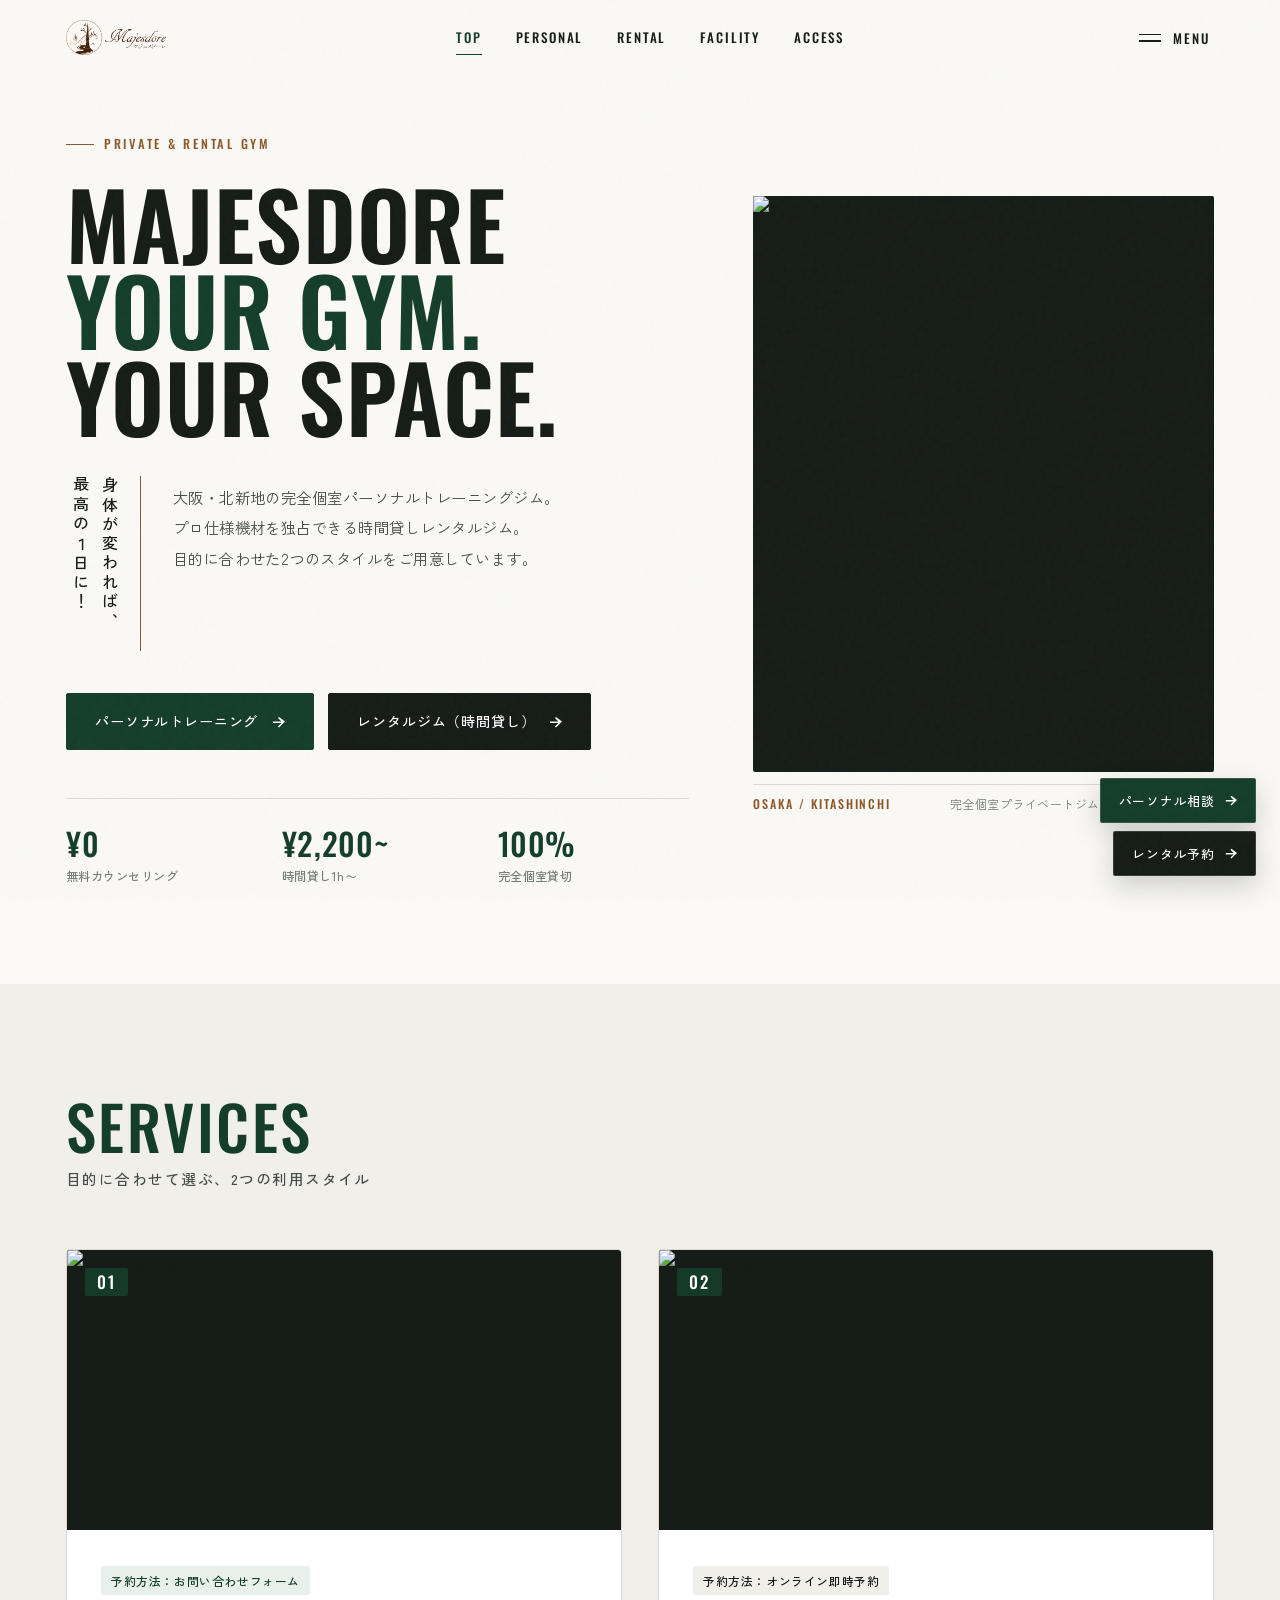
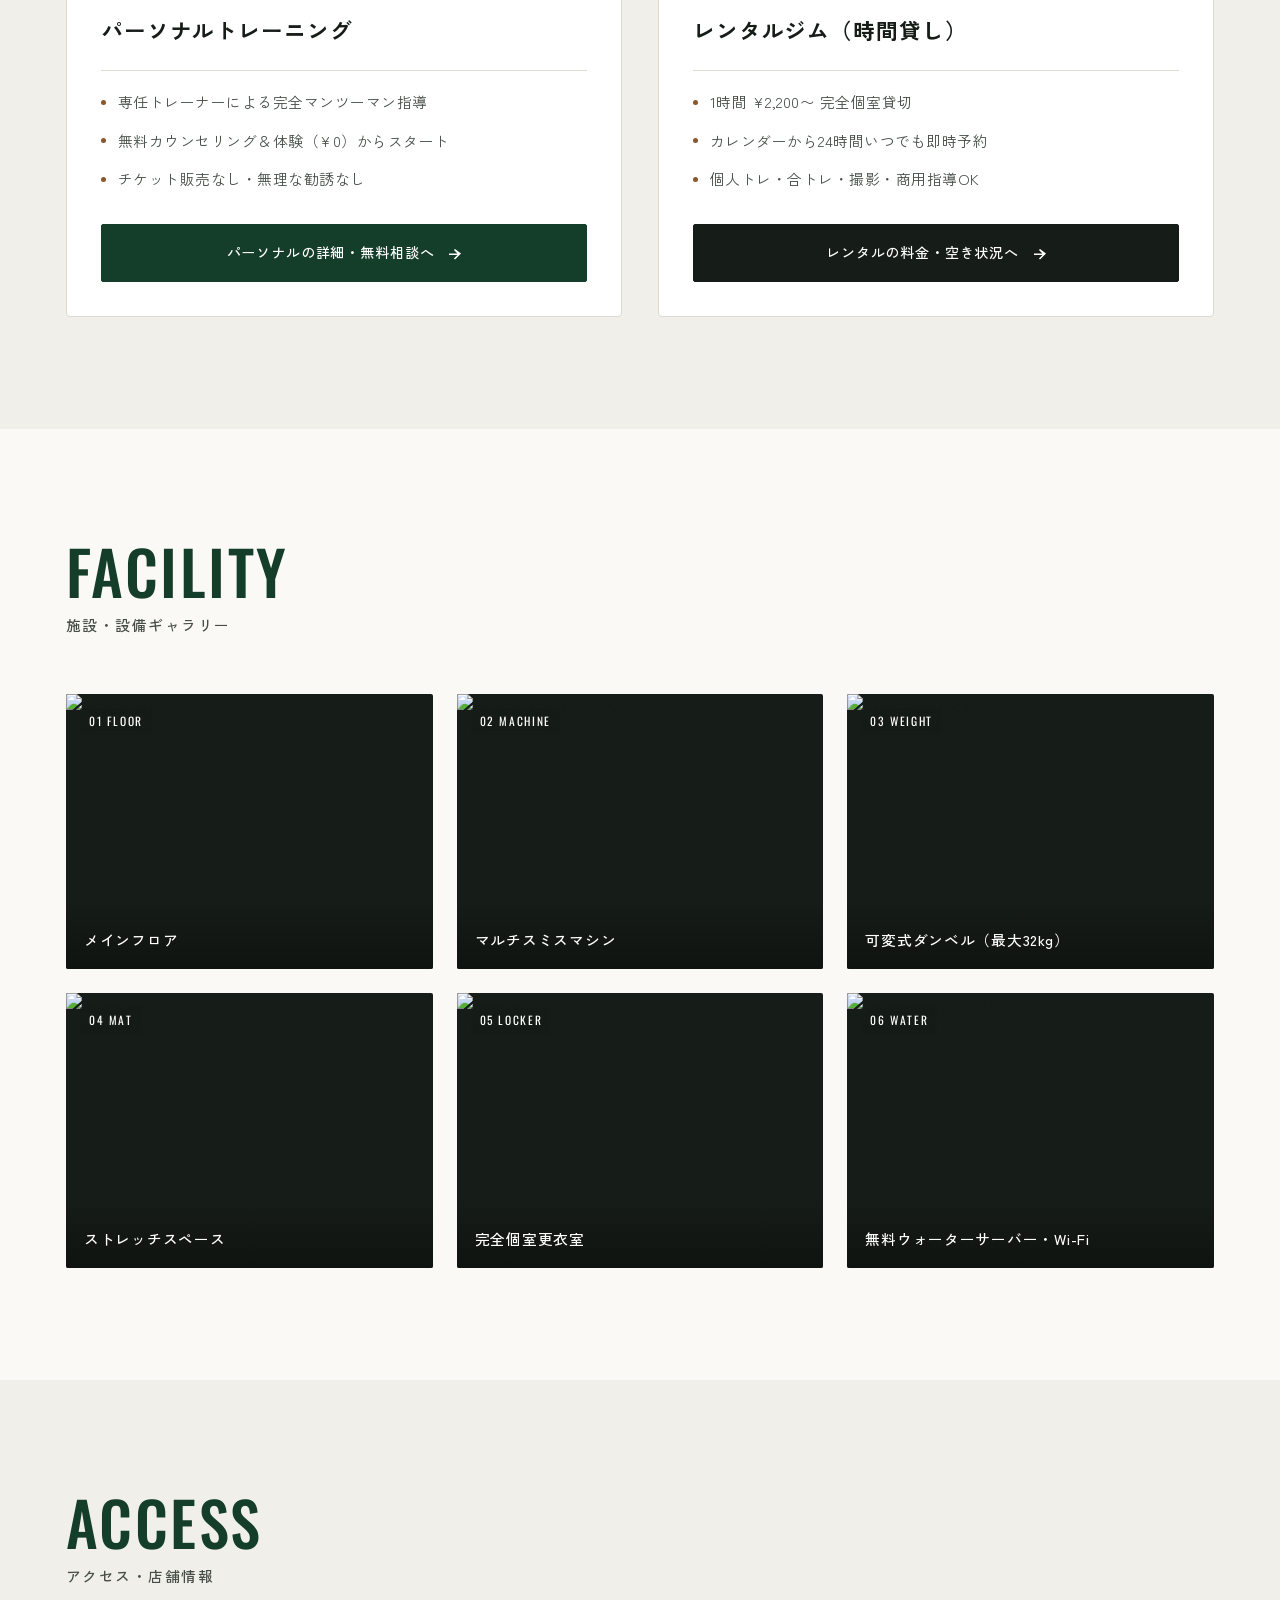
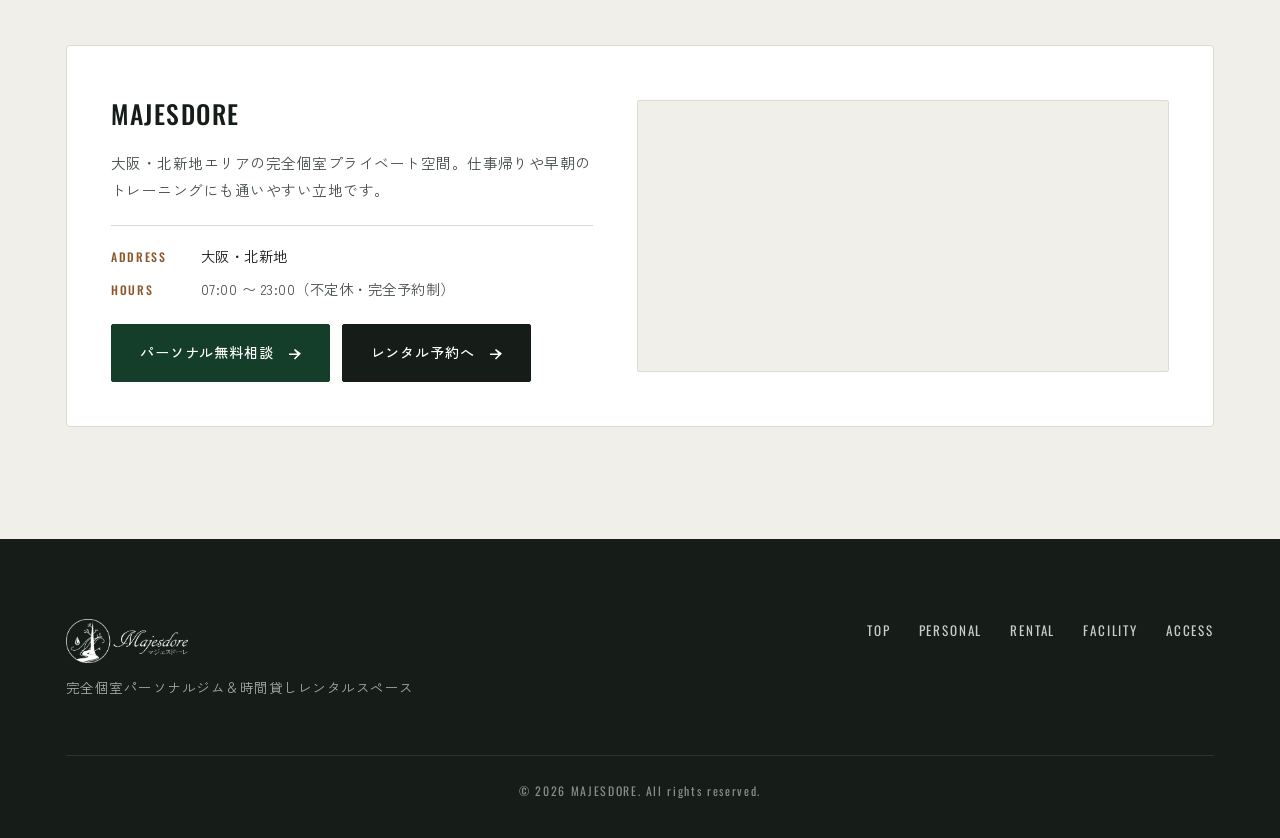
==== commit 0b3f0bce: "ページ分割" ====
--- a/index.html
+++ b/index.html
@@ -3,7 +3,7 @@
 <head>
   <meta charset="UTF-8">
   <meta name="viewport" content="width=device-width, initial-scale=1.0">
-  <title>MAJESDORE | マジェスドーレ</title>
+  <title>MAJESDORE | マジェスドーレ（大阪・北新地 完全個室ジム＆レンタルスペース）</title>
   <link rel="icon" type="image/png" href="img/favicon.png">
   <link rel="apple-touch-icon" href="img/favicon.png">
 
@@ -25,21 +25,19 @@
        ================================================================= -->
   <header class="hub-header">
     <div class="container header-container">
-      <a href="#" class="header-brand" aria-label="MAJESDORE">
+      <a href="index.html" class="header-brand" aria-label="MAJESDORE">
         <img src="img/logo.png" alt="マジェスドーレ Majesdore">
       </a>
 
       <nav class="header-links">
-        <a href="#features" class="nav-item-link">Features</a>
+        <a href="index.html" class="nav-item-link is-active">Top</a>
+        <a href="personal.html" class="nav-item-link">Personal</a>
+        <a href="rental.html" class="nav-item-link">Rental</a>
         <a href="#facility" class="nav-item-link">Facility</a>
-        <a href="#trainer" class="nav-item-link">Trainer</a>
-        <a href="#pricing" class="nav-item-link">Pricing</a>
-        <a href="#reservation" class="nav-item-link">Reservation</a>
-        <a href="#contact" class="nav-item-link">Contact & Access</a>
+        <a href="#access" class="nav-item-link">Access</a>
       </nav>
 
       <div>
-        <!-- Menu Button -->
         <button class="btn-menu-toggle" id="btnMenuToggle" aria-label="メニュー">
           <div class="menu-bars-icon">
             <span></span>
@@ -52,7 +50,7 @@
   </header>
 
   <!-- =================================================================
-       Dual-Layer Drawer Menu (ballaholic Hub style)
+       Dual-Layer Drawer Menu
        ================================================================= -->
   <div class="menu-backdrop" id="menuBackdrop"></div>
   <div class="menu-layer-orange" id="menuLayerOrange"></div>
@@ -66,38 +64,34 @@
     </div>
 
     <div class="panel-links">
-      <a href="#features" class="panel-link-card">
-        <span class="panel-link-en">01 Features</span>
-        <span class="panel-link-ja">サービス</span>
+      <a href="index.html" class="panel-link-card">
+        <span class="panel-link-en">00 Top</span>
+        <span class="panel-link-ja">トップページ</span>
+      </a>
+      <a href="personal.html" class="panel-link-card">
+        <span class="panel-link-en">01 Personal</span>
+        <span class="panel-link-ja">パーソナルトレーニング</span>
+      </a>
+      <a href="rental.html" class="panel-link-card">
+        <span class="panel-link-en">02 Rental</span>
+        <span class="panel-link-ja">レンタルジム（時間貸し）</span>
       </a>
       <a href="#facility" class="panel-link-card">
-        <span class="panel-link-en">02 Facility</span>
-        <span class="panel-link-ja">施設・写真</span>
-      </a>
-      <a href="#trainer" class="panel-link-card">
-        <span class="panel-link-en">03 Trainer</span>
-        <span class="panel-link-ja">トレーナー</span>
-      </a>
-      <a href="#pricing" class="panel-link-card">
-        <span class="panel-link-en">04 Pricing</span>
-        <span class="panel-link-ja">料金システム</span>
-      </a>
-      <a href="#reservation" class="panel-link-card">
-        <span class="panel-link-en">05 Reservation</span>
-        <span class="panel-link-ja">レンタル予約カレンダー</span>
-      </a>
-      <a href="#contact" class="panel-link-card">
-        <span class="panel-link-en">06 Contact & Access</span>
-        <span class="panel-link-ja">パーソナル申込・お問い合わせ</span>
+        <span class="panel-link-en">03 Facility</span>
+        <span class="panel-link-ja">施設・設備写真</span>
+      </a>
+      <a href="#access" class="panel-link-card">
+        <span class="panel-link-en">04 Access</span>
+        <span class="panel-link-ja">アクセス・営業時間</span>
       </a>
     </div>
 
     <div class="panel-footer-actions">
-      <a href="#contact" class="btn-pill btn-pill-orange menu-close-action" data-inquiry="counseling" style="width: 100%;">
-        <span>パーソナル無料相談（フォーム）</span>
+      <a href="personal.html#counseling-form" class="btn-pill btn-pill-orange menu-close-action" style="width: 100%;">
+        <span>パーソナル無料相談</span>
         <svg viewBox="0 0 20 20"><path d="M12 4l-1.4 1.4L15.2 10H4v2h11.2l-4.6 4.6L12 18l8-8z"/></svg>
       </a>
-      <a href="#reservation" class="btn-pill btn-pill-black menu-close-action" style="width: 100%;">
+      <a href="rental.html#reserve" class="btn-pill btn-pill-black menu-close-action" style="width: 100%;">
         <span>レンタル予約（カレンダー）</span>
         <svg viewBox="0 0 20 20"><path d="M12 4l-1.4 1.4L15.2 10H4v2h11.2l-4.6 4.6L12 18l8-8z"/></svg>
       </a>
@@ -106,12 +100,12 @@
 
   <main>
     <!-- =================================================================
-         Hero Section (ballaholic Hub MV Layout)
+         Hero Section
          ================================================================= -->
     <section class="hero-sec">
       <div class="container">
         <div class="hero-grid">
-          <!-- 左側：特大タイトル ＆ ミニマルコピー -->
+          <!-- 左側：タイトル ＆ 2つのサービスへの入口 -->
           <div>
             <span class="hero-badge-tag">PRIVATE &amp; RENTAL GYM</span>
 
@@ -126,18 +120,19 @@
                 身体が変われば、最高の１日に！
               </div>
               <div class="hero-minimal-desc">
-                北新地にあるパーソナルトレーニングジム。<br>
-                プロ仕様機材を独占できる時間貸しレンタルジム。
+                大阪・北新地の完全個室パーソナルトレーニングジム。<br>
+                プロ仕様機材を独占できる時間貸しレンタルジム。<br>
+                目的に合わせた2つのスタイルをご用意しています。
               </div>
             </div>
 
             <div class="hero-btn-group">
-              <a href="#contact" class="btn-pill btn-pill-orange" data-inquiry="counseling">
-                <span>パーソナル無料相談（フォーム）</span>
-                <svg viewBox="0 0 20 20"><path d="M12 4l-1.4 1.4L15.2 10H4v2h11.2l-4.6 4.6L12 18l8-8z"/></svg>
-              </a>
-              <a href="#reservation" class="btn-pill btn-pill-black">
-                <span>レンタル予約（カレンダー）</span>
+              <a href="personal.html" class="btn-pill btn-pill-orange">
+                <span>パーソナルトレーニング</span>
+                <svg viewBox="0 0 20 20"><path d="M12 4l-1.4 1.4L15.2 10H4v2h11.2l-4.6 4.6L12 18l8-8z"/></svg>
+              </a>
+              <a href="rental.html" class="btn-pill btn-pill-black">
+                <span>レンタルジム（時間貸し）</span>
                 <svg viewBox="0 0 20 20"><path d="M12 4l-1.4 1.4L15.2 10H4v2h11.2l-4.6 4.6L12 18l8-8z"/></svg>
               </a>
             </div>
@@ -173,13 +168,13 @@
     </section>
 
     <!-- =================================================================
-         Section 01: Features
+         Section 01: Services (2つの利用スタイル → 専用ページへ分岐)
          ================================================================= -->
     <section class="sec-wrap sec-wrap-gray" id="features">
       <div class="container">
         <div class="sec-header">
-          <h2 class="sec-title-en">Features</h2>
-          <p class="sec-title-ja">2つの利用スタイル</p>
+          <h2 class="sec-title-en">Services</h2>
+          <p class="sec-title-ja">目的に合わせて選ぶ、2つの利用スタイル</p>
         </div>
 
         <div class="features-grid">
@@ -193,12 +188,12 @@
               <span class="feature-flow-badge feature-flow-personal">予約方法：お問い合わせフォーム</span>
               <h3>パーソナルトレーニング</h3>
               <ul class="feature-points">
-                <li><span class="dot"></span> フォームから無料カウンセリング申込</li>
-                <li><span class="dot"></span> 明朗な都度払い・無理な勧誘なし</li>
-                <li><span class="dot"></span> 完全個室のプライベート空間</li>
+                <li><span class="dot"></span> 専任トレーナーによる完全マンツーマン指導</li>
+                <li><span class="dot"></span> 無料カウンセリング＆体験（¥0）からスタート</li>
+                <li><span class="dot"></span> チケット販売なし・無理な勧誘なし</li>
               </ul>
-              <a href="#contact" class="btn-pill btn-pill-orange" data-inquiry="counseling" style="margin-top: auto; width: 100%;">
-                <span>フォームから無料相談を申し込む</span>
+              <a href="personal.html" class="btn-pill btn-pill-orange" style="margin-top: auto; width: 100%;">
+                <span>パーソナルの詳細・無料相談へ</span>
                 <svg viewBox="0 0 20 20"><path d="M12 4l-1.4 1.4L15.2 10H4v2h11.2l-4.6 4.6L12 18l8-8z"/></svg>
               </a>
             </div>
@@ -215,11 +210,11 @@
               <h3>レンタルジム（時間貸し）</h3>
               <ul class="feature-points">
                 <li><span class="dot"></span> 1時間 ¥2,200〜 完全個室貸切</li>
-                <li><span class="dot"></span> カレンダーから24時間即時予約OK</li>
-                <li><span class="dot"></span> 個人トレ・合トレ・撮影・商用指導可</li>
+                <li><span class="dot"></span> カレンダーから24時間いつでも即時予約</li>
+                <li><span class="dot"></span> 個人トレ・合トレ・撮影・商用指導OK</li>
               </ul>
-              <a href="#reservation" class="btn-pill btn-pill-black" style="margin-top: auto; width: 100%;">
-                <span>予約カレンダーを見る</span>
+              <a href="rental.html" class="btn-pill btn-pill-black" style="margin-top: auto; width: 100%;">
+                <span>レンタルの料金・空き状況へ</span>
                 <svg viewBox="0 0 20 20"><path d="M12 4l-1.4 1.4L15.2 10H4v2h11.2l-4.6 4.6L12 18l8-8z"/></svg>
               </a>
             </div>
@@ -229,52 +224,46 @@
     </section>
 
     <!-- =================================================================
-         Section 02: Facility (Photo Slots 01~06)
+         Section 02: Facility (共通設備・写真ギャラリー)
          ================================================================= -->
     <section class="sec-wrap" id="facility">
       <div class="container">
         <div class="sec-header">
           <h2 class="sec-title-en">Facility</h2>
-          <p class="sec-title-ja">施設・写真ギャラリー</p>
+          <p class="sec-title-ja">施設・設備ギャラリー</p>
         </div>
 
         <div class="gallery-grid">
-          <!-- スロット 01 -->
           <div class="gallery-card">
             <span class="gallery-slot-label">01 FLOOR</span>
             <img src="https://images.unsplash.com/photo-1540497077202-7c8a3999166f?auto=format&fit=crop&w=800&q=80" alt="メインフロア">
             <div class="gallery-caption"><h4>メインフロア</h4></div>
           </div>
 
-          <!-- スロット 02 -->
           <div class="gallery-card">
             <span class="gallery-slot-label">02 MACHINE</span>
             <img src="https://images.unsplash.com/photo-1584735935682-2f2b69dff9d2?auto=format&fit=crop&w=800&q=80" alt="マルチスミスマシン">
             <div class="gallery-caption"><h4>マルチスミスマシン</h4></div>
           </div>
 
-          <!-- スロット 03 -->
           <div class="gallery-card">
             <span class="gallery-slot-label">03 WEIGHT</span>
             <img src="https://images.unsplash.com/photo-1583454110551-21f2fa2afe61?auto=format&fit=crop&w=800&q=80" alt="可変式ダンベル">
             <div class="gallery-caption"><h4>可変式ダンベル（最大32kg）</h4></div>
           </div>
 
-          <!-- スロット 04 -->
           <div class="gallery-card">
             <span class="gallery-slot-label">04 MAT</span>
             <img src="https://images.unsplash.com/photo-1518611012118-696072aa579a?auto=format&fit=crop&w=800&q=80" alt="ストレッチエリア">
             <div class="gallery-caption"><h4>ストレッチスペース</h4></div>
           </div>
 
-          <!-- スロット 05 -->
           <div class="gallery-card">
             <span class="gallery-slot-label">05 LOCKER</span>
             <img src="https://images.unsplash.com/photo-1584622650111-993a426fbf0a?auto=format&fit=crop&w=800&q=80" alt="更衣室">
             <div class="gallery-caption"><h4>完全個室更衣室</h4></div>
           </div>
 
-          <!-- スロット 06 -->
           <div class="gallery-card">
             <span class="gallery-slot-label">06 WATER</span>
             <img src="https://images.unsplash.com/photo-1574680096145-d05b474e2155?auto=format&fit=crop&w=800&q=80" alt="ウォーターサーバー">
@@ -285,252 +274,20 @@
     </section>
 
     <!-- =================================================================
-         Section 03: Trainer
+         Section 03: Access
          ================================================================= -->
-    <section class="sec-wrap sec-wrap-gray" id="trainer">
+    <section class="sec-wrap sec-wrap-gray" id="access">
       <div class="container">
         <div class="sec-header">
-          <h2 class="sec-title-en">Trainer</h2>
-          <p class="sec-title-ja">専任トレーナー</p>
-        </div>
-
-        <div class="trainer-card">
-          <div class="trainer-photo">
-            <img src="https://images.unsplash.com/photo-1567013127542-490d757e51fc?auto=format&fit=crop&w=800&q=80" alt="Ibuki Yamamoto">
-          </div>
+          <h2 class="sec-title-en">Access</h2>
+          <p class="sec-title-ja">アクセス・店舗情報</p>
+        </div>
+
+        <div class="access-split">
           <div>
-            <span class="trainer-role-tag">HEAD TRAINER</span>
-            <h3 class="trainer-name">Ibuki Yamamoto</h3>
-            <p class="trainer-quote">
-              運動初心者の方にこそ、身体が変わる楽しさを実感してほしい。<br>
-              チケット販売は一切行わず、無料カウンセリングでお身体の状態を丁寧に伺った上で最適な指導を行います。
-            </p>
-            <div class="trainer-badges">
-              <span class="trainer-badge">NSCA-CPT 認定トレーナー</span>
-              <span class="trainer-badge">NASM-PES</span>
-              <span class="trainer-badge">姿勢改善スペシャリスト</span>
-            </div>
-            <a href="#contact" class="btn-pill btn-pill-orange" data-inquiry="counseling">
-              <span>フォームから無料カウンセリング申込</span>
-              <svg viewBox="0 0 20 20"><path d="M12 4l-1.4 1.4L15.2 10H4v2h11.2l-4.6 4.6L12 18l8-8z"/></svg>
-            </a>
-          </div>
-        </div>
-      </div>
-    </section>
-
-    <!-- =================================================================
-         Section 04: Pricing
-         ================================================================= -->
-    <section class="sec-wrap" id="pricing">
-      <div class="container">
-        <div class="sec-header center">
-          <h2 class="sec-title-en">Pricing</h2>
-          <p class="sec-title-ja">料金・受講の流れ</p>
-        </div>
-
-        <!-- タブ切替 -->
-        <div class="tab-switch-wrapper">
-          <div class="tab-switch-pill">
-            <button class="tab-btn active" data-tab="personal">
-              <span class="tab-name-ja">パーソナルトレーニング</span>
-              <span class="tab-name-en">Personal</span>
-            </button>
-            <button class="tab-btn" data-tab="rental">
-              <span class="tab-name-ja">レンタルスペース</span>
-              <span class="tab-name-en">Rental Space</span>
-            </button>
-          </div>
-        </div>
-
-        <!-- パーソナル -->
-        <div class="pricing-panel active" id="pricing-personal">
-          <!-- ポリシー案内 ＆ 3ステップ -->
-          <div class="policy-box">
-            <div class="policy-head-row">
-              <span class="policy-tag">POLICY</span>
-              <h4 class="policy-title">パーソナルはチケット販売なし・無料カウンセリング受付のみ</h4>
-            </div>
-            <div class="steps-row">
-              <div class="step-card">
-                <span>STEP 01</span>
-                <h5>フォームから無料カウンセリング申込</h5>
-              </div>
-              <div class="step-card">
-                <span>STEP 02</span>
-                <h5>体験トレーニング (手ぶらOK)</h5>
-              </div>
-              <div class="step-card">
-                <span>STEP 03</span>
-                <h5>納得の上でスタート</h5>
-              </div>
-            </div>
-          </div>
-
-          <div class="pricing-grid">
-            <div class="price-card featured">
-              <div class="ribbon">まずはここから受付</div>
-              <h4 class="price-plan-title">無料カウンセリング＆体験</h4>
-              <div class="price-digits-row">
-                <span class="yen">¥</span>
-                <span class="digits">0</span>
-                <span class="unit">/ 60分</span>
-              </div>
-              <ul class="price-features">
-                <li>姿勢・体組成チェック</li>
-                <li>体験トレーニング30分</li>
-                <li>ウェア・水・タオル無料</li>
-              </ul>
-              <a href="#contact" class="btn-pill btn-pill-orange" data-inquiry="counseling" style="margin-top: auto;">
-                <span>フォームから申し込む</span>
-                <svg viewBox="0 0 20 20"><path d="M12 4l-1.4 1.4L15.2 10H4v2h11.2l-4.6 4.6L12 18l8-8z"/></svg>
-              </a>
-            </div>
-
-            <div class="price-card">
-              <h4 class="price-plan-title">月4回コース</h4>
-              <div class="price-digits-row">
-                <span class="yen">¥</span>
-                <span class="digits">35,200</span>
-                <span class="unit">/ 月</span>
-              </div>
-              <ul class="price-features">
-                <li>60分セッション × 月4回</li>
-                <li>食事サポート付き</li>
-                <li>※無料カウンセリング後に申込可能</li>
-              </ul>
-              <a href="#contact" class="btn-pill btn-pill-outline" data-inquiry="counseling" style="margin-top: auto;">
-                <span>無料カウンセリングへ</span>
-              </a>
-            </div>
-
-            <div class="price-card">
-              <h4 class="price-plan-title">月8回コース</h4>
-              <div class="price-digits-row">
-                <span class="yen">¥</span>
-                <span class="digits">66,000</span>
-                <span class="unit">/ 月</span>
-              </div>
-              <ul class="price-features">
-                <li>60分セッション × 月8回</li>
-                <li>集中ボディメイク</li>
-                <li>※無料カウンセリング後に申込可能</li>
-              </ul>
-              <a href="#contact" class="btn-pill btn-pill-outline" data-inquiry="counseling" style="margin-top: auto;">
-                <span>無料カウンセリングへ</span>
-              </a>
-            </div>
-          </div>
-        </div>
-
-        <!-- レンタル -->
-        <div class="pricing-panel" id="pricing-rental">
-          <div class="pricing-grid">
-            <div class="price-card">
-              <h4 class="price-plan-title">平日デイタイム</h4>
-              <div class="price-digits-row">
-                <span class="yen">¥</span>
-                <span class="digits">2,200</span>
-                <span class="unit">/ 1時間</span>
-              </div>
-              <ul class="price-features">
-                <li>平日 10:00〜17:00</li>
-                <li>同伴者最大2名追加無料</li>
-              </ul>
-              <a href="#reservation" class="btn-pill btn-pill-black" style="margin-top: auto;">
-                <span>空き状況から予約する</span>
-              </a>
-            </div>
-
-            <div class="price-card">
-              <h4 class="price-plan-title">夜間・土日祝</h4>
-              <div class="price-digits-row">
-                <span class="yen">¥</span>
-                <span class="digits">2,750</span>
-                <span class="unit">/ 1時間</span>
-              </div>
-              <ul class="price-features">
-                <li>夜間（17時以降）＆土日祝</li>
-                <li>個人トレ・合トレ・撮影OK</li>
-              </ul>
-              <a href="#reservation" class="btn-pill btn-pill-black" style="margin-top: auto;">
-                <span>空き状況から予約する</span>
-              </a>
-            </div>
-
-            <div class="price-card">
-              <h4 class="price-plan-title">定期商用利用</h4>
-              <div class="price-digits-row">
-                <span class="digits" style="font-size: 2.2rem;">ご相談</span>
-              </div>
-              <ul class="price-features">
-                <li>フリーランス指導・商用</li>
-                <li>定期枠の優先確保</li>
-              </ul>
-              <a href="#contact" class="btn-pill btn-pill-outline" data-inquiry="rental" style="margin-top: auto;">
-                <span>問い合わせる</span>
-              </a>
-            </div>
-          </div>
-        </div>
-      </div>
-    </section>
-
-    <!-- =================================================================
-         Section 05: Reservation (Rental Space Only)
-         ================================================================= -->
-    <section class="sec-wrap sec-wrap-gray" id="reservation">
-      <div class="container">
-        <div class="sec-header">
-          <h2 class="sec-title-en">Rental Reservation</h2>
-          <p class="sec-title-ja">レンタルスペース予約カレンダー</p>
-        </div>
-
-        <!-- 予約ルート案内 -->
-        <div class="booking-route-notice">
-          <div class="booking-route-notice-text">
-            <span class="route-badge">レンタルスペース専用</span>
-            <p>こちらは<strong>時間貸しレンタルジム専用</strong>の予約カレンダーです。パーソナルトレーニング（無料カウンセリング・体験）をご希望の方は、お問い合わせフォームよりお申し込みください。</p>
-          </div>
-          <a href="#contact" class="btn-pill btn-pill-orange booking-route-btn" data-inquiry="counseling">
-            <span>パーソナル申込フォームへ</span>
-            <svg viewBox="0 0 20 20"><path d="M12 4l-1.4 1.4L15.2 10H4v2h11.2l-4.6 4.6L12 18l8-8z"/></svg>
-          </a>
-        </div>
-
-        <div class="reservation-box">
-          <div class="reservation-top-bar">
-            <h4>ONLINE RESERVATION</h4>
-            <a href="https://airrsv.net/majesdore/calendar/" target="_blank" rel="noopener noreferrer" class="reservation-ext-link">別画面で開く ↗</a>
-          </div>
-
-          <!-- 予約カレンダー埋め込みエリア -->
-          <div class="reservation-embed-view" id="reservationCalendarContainer">
-            <iframe class="reservation-iframe" type="text/html" frameborder="0" scrolling="no" width="100%" height="1400" src="https://airrsv.net/majesdore/calendar/embed/"></iframe>
-          </div>
-        </div>
-      </div>
-    </section>
-
-    <!-- =================================================================
-         Section 06: Contact & Personal Counseling
-         ================================================================= -->
-    <section class="sec-wrap" id="contact">
-      <div class="container">
-        <div class="sec-header">
-          <h2 class="sec-title-en">Contact & Counseling</h2>
-          <p class="sec-title-ja">パーソナル申込・お問い合わせ・アクセス</p>
-        </div>
-
-        <div class="contact-split">
-          <!-- 左側 -->
-          <div class="contact-left">
-            <h3>GET IN TOUCH</h3>
-            <p style="font-size: 0.95rem; color: var(--color-gray-dark); margin-bottom: 12px;">
-              <strong>パーソナルトレーニングの無料カウンセリング・体験申込</strong>や、施設見学・定期商用利用のご相談はこちらからお気軽にお問い合わせください。
-            </p>
-            <p class="contact-rental-note">
-              ※レンタルスペースの通常予約は<a href="#reservation">予約カレンダー</a>から24時間即時ご予約いただけます。
+            <h3 style="font-family: var(--font-en); font-size: 1.6rem; font-weight: 500; letter-spacing: 0.06em; margin-bottom: 14px;">MAJESDORE</h3>
+            <p style="font-size: 0.92rem; color: var(--color-gray-dark); margin-bottom: 22px;">
+              大阪・北新地エリアの完全個室プライベート空間。仕事帰りや早朝のトレーニングにも通いやすい立地です。
             </p>
             <div class="contact-info-block">
               <p class="contact-info-item">
@@ -542,77 +299,41 @@
                 <span>07:00 〜 23:00（不定休・完全予約制）</span>
               </p>
             </div>
-
-            <!-- Google Map 埋め込み -->
-            <div class="map-embed-card">
-              <iframe
-                src="https://www.google.com/maps/embed?pb=!1m18!1m12!1m3!1d3280.299880481086!2d135.4942064!3d34.69761549999999!2m3!1f0!2f0!3f0!3m2!1i1024!2i768!4f13.1!3m3!1m2!1s0x6000e704db558ba7%3A0x4109cfc4023a3bf4!2zRSZB44OR44O844K944OK44Or44K444Og!5e0!3m2!1sja!2sjp!4v1791304702418!5m2!1sja!2sjp"
-                width="100%"
-                height="280"
-                style="border:0;"
-                allowfullscreen=""
-                loading="lazy"
-                referrerpolicy="strict-origin-when-cross-origin">
-              </iframe>
-            </div>
-          </div>
-
-          <!-- 右側：フォーム -->
-          <form id="contactForm" novalidate>
-            <div class="field-group">
-              <label class="field-label">お問い合わせ種別 <span class="req">※</span></label>
-              <div class="field-radios">
-                <label class="field-radio-opt">
-                  <input type="radio" name="inquiry_type" value="counseling" checked>
-                  <span>パーソナル無料カウンセリング・体験</span>
-                </label>
-                <label class="field-radio-opt">
-                  <input type="radio" name="inquiry_type" value="rental">
-                  <span>時間貸し・定期商用利用の相談</span>
-                </label>
-                <label class="field-radio-opt">
-                  <input type="radio" name="inquiry_type" value="preview">
-                  <span>施設見学</span>
-                </label>
-                <label class="field-radio-opt">
-                  <input type="radio" name="inquiry_type" value="other">
-                  <span>その他</span>
-                </label>
-              </div>
-            </div>
-
-            <div class="field-group">
-              <label for="userName" class="field-label">お名前 <span class="req">※</span></label>
-              <input type="text" id="userName" class="field-input" placeholder="山田 太郎" required>
-            </div>
-
-            <div class="field-group">
-              <label for="userEmail" class="field-label">メールアドレス <span class="req">※</span></label>
-              <input type="email" id="userEmail" class="field-input" placeholder="example@email.com" required>
-            </div>
-
-            <div class="field-group">
-              <label for="userMessage" class="field-label">ご相談内容 <span class="req">※</span></label>
-              <textarea id="userMessage" class="field-textarea" rows="3" placeholder="ご質問や希望日時をご記入ください" required></textarea>
-            </div>
-
-            <button type="submit" class="btn-pill btn-pill-orange" style="width: 100%;">
-              <span>送信する</span>
-              <svg viewBox="0 0 20 20"><path d="M12 4l-1.4 1.4L15.2 10H4v2h11.2l-4.6 4.6L12 18l8-8z"/></svg>
-            </button>
-          </form>
+            <div style="display: flex; flex-wrap: wrap; gap: 12px; margin-top: 24px;">
+              <a href="personal.html#counseling-form" class="btn-pill btn-pill-orange">
+                <span>パーソナル無料相談</span>
+                <svg viewBox="0 0 20 20"><path d="M12 4l-1.4 1.4L15.2 10H4v2h11.2l-4.6 4.6L12 18l8-8z"/></svg>
+              </a>
+              <a href="rental.html#reserve" class="btn-pill btn-pill-black">
+                <span>レンタル予約へ</span>
+                <svg viewBox="0 0 20 20"><path d="M12 4l-1.4 1.4L15.2 10H4v2h11.2l-4.6 4.6L12 18l8-8z"/></svg>
+              </a>
+            </div>
+          </div>
+
+          <div class="map-embed-card">
+            <iframe
+              src="https://www.google.com/maps/embed?pb=!1m18!1m12!1m3!1d3280.299880481086!2d135.4942064!3d34.69761549999999!2m3!1f0!2f0!3f0!3m2!1i1024!2i768!4f13.1!3m3!1m2!1s0x6000e704db558ba7%3A0x4109cfc4023a3bf4!2zRSZB44OR44O844K944OK44Or44K444Og!5e0!3m2!1sja!2sjp!4v1791304702418!5m2!1sja!2sjp"
+              width="100%"
+              height="320"
+              style="border:0;"
+              allowfullscreen=""
+              loading="lazy"
+              referrerpolicy="strict-origin-when-cross-origin">
+            </iframe>
+          </div>
         </div>
       </div>
     </section>
   </main>
 
-  <!-- 右下固定のクイック導線（パーソナル相談 / レンタル予約） -->
+  <!-- 右下固定のクイック導線（トップページ：2サービス分岐） -->
   <div class="floating-action-group" aria-label="クイック予約・相談">
-    <a href="#contact" class="floating-reserve-pill floating-pill-personal" data-inquiry="counseling">
+    <a href="personal.html#counseling-form" class="floating-reserve-pill floating-pill-personal">
       <span>パーソナル相談</span>
       <svg viewBox="0 0 20 20" style="width: 14px; height: 14px;"><path d="M12 4l-1.4 1.4L15.2 10H4v2h11.2l-4.6 4.6L12 18l8-8z"/></svg>
     </a>
-    <a href="#reservation" class="floating-reserve-pill floating-pill-rental">
+    <a href="rental.html#reserve" class="floating-reserve-pill floating-pill-rental">
       <span>レンタル予約</span>
       <svg viewBox="0 0 20 20" style="width: 14px; height: 14px;"><path d="M12 4l-1.4 1.4L15.2 10H4v2h11.2l-4.6 4.6L12 18l8-8z"/></svg>
     </a>
@@ -625,16 +346,15 @@
     <div class="container">
       <div class="footer-inner">
         <div>
-          <img src="img/logo.png" alt="MAJESDORE" style="height: 48px; width: auto; filter: brightness(0) invert(1); margin-bottom: 12px;">
+          <img src="img/logo.png" alt="MAJESDORE" style="height: 44px; width: auto; filter: brightness(0) invert(1); margin-bottom: 12px;">
           <p style="font-size: 0.85rem; color: #aaa;">完全個室パーソナルジム＆時間貸しレンタルスペース</p>
         </div>
         <div class="footer-nav-links">
-          <a href="#features">Features</a>
+          <a href="index.html">Top</a>
+          <a href="personal.html">Personal</a>
+          <a href="rental.html">Rental</a>
           <a href="#facility">Facility</a>
-          <a href="#trainer">Trainer</a>
-          <a href="#pricing">Pricing</a>
-          <a href="#reservation">Reservation</a>
-          <a href="#contact">Contact & Access</a>
+          <a href="#access">Access</a>
         </div>
       </div>
       <div class="footer-copy">
@@ -642,28 +362,16 @@
       </div>
     </div>
   </footer>
-
-  <!-- 送信完了モーダル -->
-  <div class="modal-overlay" id="successModal">
-    <div class="modal-card">
-      <div style="font-family: var(--font-en); font-size: 2rem; font-weight: 900; color: var(--color-primary); margin-bottom: 8px;">
-        THANK YOU!
-      </div>
-      <p style="font-weight: 700; margin-bottom: 24px;">送信が完了しました。24時間以内にご連絡いたします。</p>
-      <button class="btn-pill btn-pill-black" id="modalCloseBtn" style="width: 100%;">閉じる</button>
-    </div>
-  </div>
 
   <!-- 写真プレビューモーダル -->
   <div class="modal-overlay" id="galleryModal">
     <div class="modal-card" style="max-width: 700px; padding: 20px;">
-      <img id="previewImg" src="" alt="Preview" style="border-radius: 10px; margin-bottom: 12px; max-height: 65vh; object-fit: contain; margin-left: auto; margin-right: auto;">
-      <h4 id="previewCaption" style="font-weight: 900; margin-bottom: 16px;"></h4>
+      <img id="previewImg" src="" alt="Preview" style="border-radius: 4px; margin-bottom: 12px; max-height: 65vh; object-fit: contain; margin-left: auto; margin-right: auto;">
+      <h4 id="previewCaption" style="font-weight: 700; margin-bottom: 16px;"></h4>
       <button class="btn-pill btn-pill-black" id="galleryModalClose" style="width: 100%;">閉じる</button>
     </div>
   </div>
 
-  <!-- 外部JavaScript -->
   <script src="js/main.js"></script>
 </body>
 </html>
--- a/css/style.css
+++ b/css/style.css
@@ -237,11 +237,13 @@
   transition: transform 0.35s var(--ease-editorial);
 }
 
-.nav-item-link:hover {
+.nav-item-link:hover,
+.nav-item-link.is-active {
   color: var(--color-primary);
 }
 
-.nav-item-link:hover::after {
+.nav-item-link:hover::after,
+.nav-item-link.is-active::after {
   transform: scaleX(1);
   transform-origin: left;
 }
@@ -1269,7 +1271,7 @@
 .reservation-embed-view .reservation-iframe {
   width: 100%;
   max-width: 100%;
-  height: 1400px;
+  height: 1680px;
   border: 0;
   display: block;
   overflow: hidden;
@@ -1552,6 +1554,181 @@
 }
 
 /* ==========================================================================
+   Subpage Hero, Breadcrumb, Cross-Service Banner & Focused Form Card
+   ========================================================================== */
+.subpage-hero {
+  padding-top: 132px;
+  padding-bottom: 64px;
+  background-color: var(--color-white);
+  border-bottom: 1px solid var(--color-gray-border);
+}
+
+.subpage-hero-rental {
+  background-color: var(--color-gray-bg);
+}
+
+.breadcrumb {
+  display: flex;
+  align-items: center;
+  gap: 10px;
+  font-family: var(--font-en);
+  font-size: 0.74rem;
+  font-weight: 500;
+  letter-spacing: 0.16em;
+  text-transform: uppercase;
+  color: var(--color-gray-muted);
+  margin-bottom: 24px;
+}
+
+.breadcrumb a:hover {
+  color: var(--color-primary);
+}
+
+.breadcrumb .sep {
+  color: var(--color-gray-border-strong);
+}
+
+.subpage-hero-grid {
+  display: grid;
+  grid-template-columns: 1.15fr 0.85fr;
+  gap: clamp(28px, 4vw, 60px);
+  align-items: end;
+}
+
+.subpage-title-en {
+  font-family: var(--font-en);
+  font-size: clamp(2.6rem, 5.5vw, 4.4rem);
+  font-weight: 600;
+  line-height: 0.96;
+  letter-spacing: 0.02em;
+  text-transform: uppercase;
+  color: var(--color-primary);
+  margin-bottom: 14px;
+}
+
+.subpage-hero-rental .subpage-title-en {
+  color: var(--color-black);
+}
+
+.subpage-title-ja {
+  font-size: 1.05rem;
+  font-weight: 700;
+  color: var(--color-black);
+  letter-spacing: 0.06em;
+  margin-bottom: 18px;
+}
+
+.subpage-lead {
+  font-size: 0.94rem;
+  color: var(--color-gray-dark);
+  line-height: 1.9;
+  max-width: 580px;
+}
+
+.subpage-hero-cta {
+  display: flex;
+  flex-direction: column;
+  align-items: flex-start;
+  gap: 12px;
+}
+
+.subpage-hero-note {
+  font-size: 0.78rem;
+  color: var(--color-gray-muted);
+}
+
+.single-form-wrap {
+  max-width: 760px;
+  margin: 0 auto;
+  background-color: var(--color-surface);
+  border: 1px solid var(--color-gray-border);
+  border-radius: var(--radius-card);
+  padding: 44px;
+}
+
+.single-form-intro {
+  font-size: 0.92rem;
+  color: var(--color-gray-dark);
+  margin-bottom: 28px;
+  padding-bottom: 20px;
+  border-bottom: 1px solid var(--color-gray-border);
+  line-height: 1.8;
+}
+
+.cross-service-bar {
+  display: flex;
+  align-items: center;
+  justify-content: space-between;
+  gap: 24px;
+  padding: 32px 36px;
+  background-color: var(--color-surface);
+  border: 1px solid var(--color-gray-border);
+  border-radius: var(--radius-card);
+}
+
+.cross-service-label {
+  font-family: var(--font-en);
+  font-size: 0.72rem;
+  letter-spacing: 0.18em;
+  color: var(--color-accent);
+  text-transform: uppercase;
+  display: block;
+  margin-bottom: 6px;
+}
+
+.cross-service-bar h4 {
+  font-size: 1.1rem;
+  font-weight: 700;
+  margin-bottom: 4px;
+}
+
+.cross-service-bar p {
+  font-size: 0.86rem;
+  color: var(--color-gray-dark);
+}
+
+.access-split {
+  display: grid;
+  grid-template-columns: 0.95fr 1.05fr;
+  gap: 44px;
+  align-items: center;
+  background-color: var(--color-surface);
+  border: 1px solid var(--color-gray-border);
+  border-radius: var(--radius-card);
+  padding: 44px;
+}
+
+@media (max-width: 992px) {
+  .subpage-hero-grid,
+  .access-split {
+    grid-template-columns: 1fr;
+    gap: 24px;
+  }
+}
+
+@media (max-width: 768px) {
+  .subpage-hero {
+    padding-top: 96px;
+    padding-bottom: 44px;
+  }
+  .single-form-wrap {
+    padding: 24px 18px;
+  }
+  .cross-service-bar {
+    flex-direction: column;
+    align-items: flex-start;
+    padding: 22px 18px;
+    gap: 16px;
+  }
+  .cross-service-bar .btn-pill {
+    width: 100%;
+  }
+  .access-split {
+    padding: 24px 18px;
+  }
+}
+
+/* ==========================================================================
    Responsive Rules (SP Optimization)
    ========================================================================== */
 @media (max-width: 992px) {
@@ -1821,27 +1998,26 @@
     justify-content: center;
   }
   .reservation-box {
-    margin: 0 -18px;
-    border-radius: 0;
-    border-left: 0;
-    border-right: 0;
-    max-width: none;
-    width: calc(100% + 36px);
+    margin: 0;
+    width: 100%;
+    max-width: 100%;
+    border: 1px solid var(--color-gray-border);
+    border-radius: var(--radius-card);
   }
   .reservation-top-bar {
-    padding: 14px 18px;
+    padding: 14px 16px;
     flex-direction: row;
     align-items: center;
     justify-content: space-between;
   }
   .reservation-embed-view {
-    padding: 0;
+    padding: 12px 10px;
     overflow: hidden;
   }
   .reservation-embed-view .reservation-iframe {
     width: 100%;
     max-width: 100%;
-    height: 1500px;
+    height: 1820px;
   }
 
   /* Contact */
